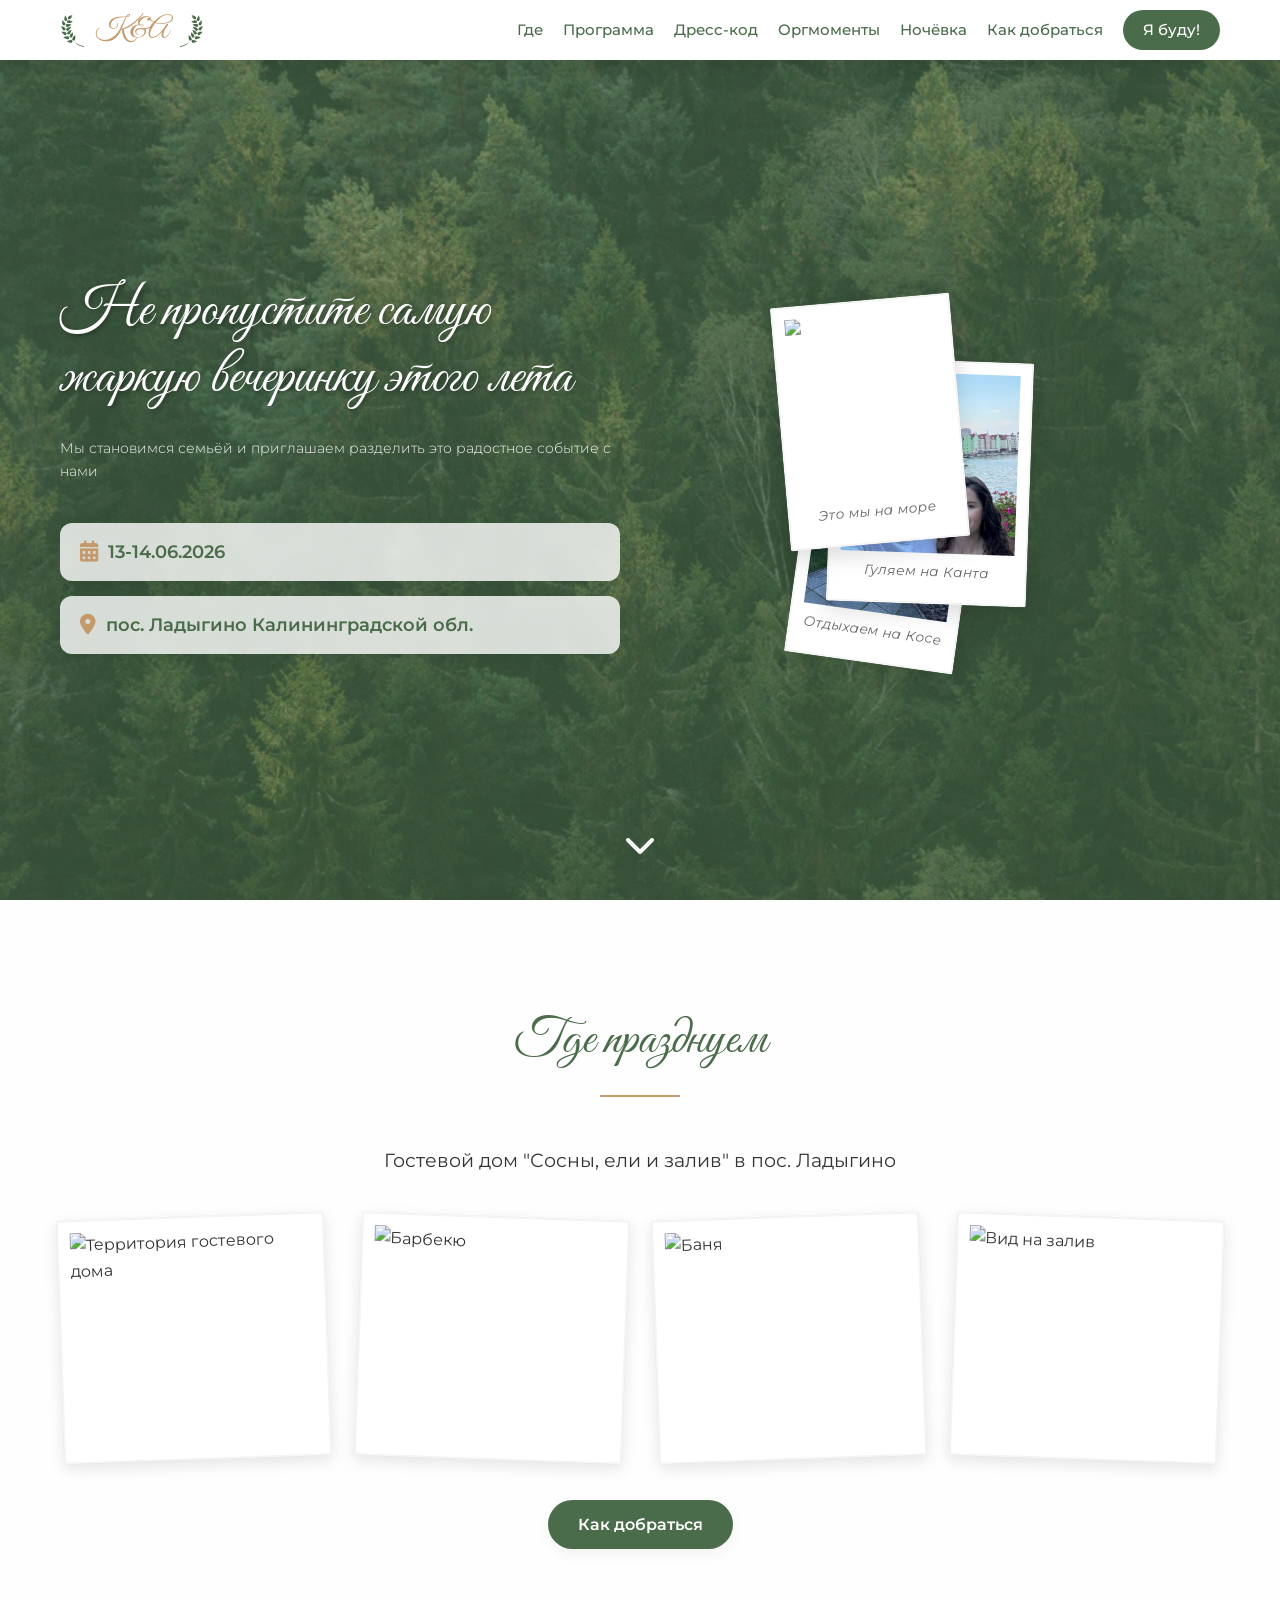
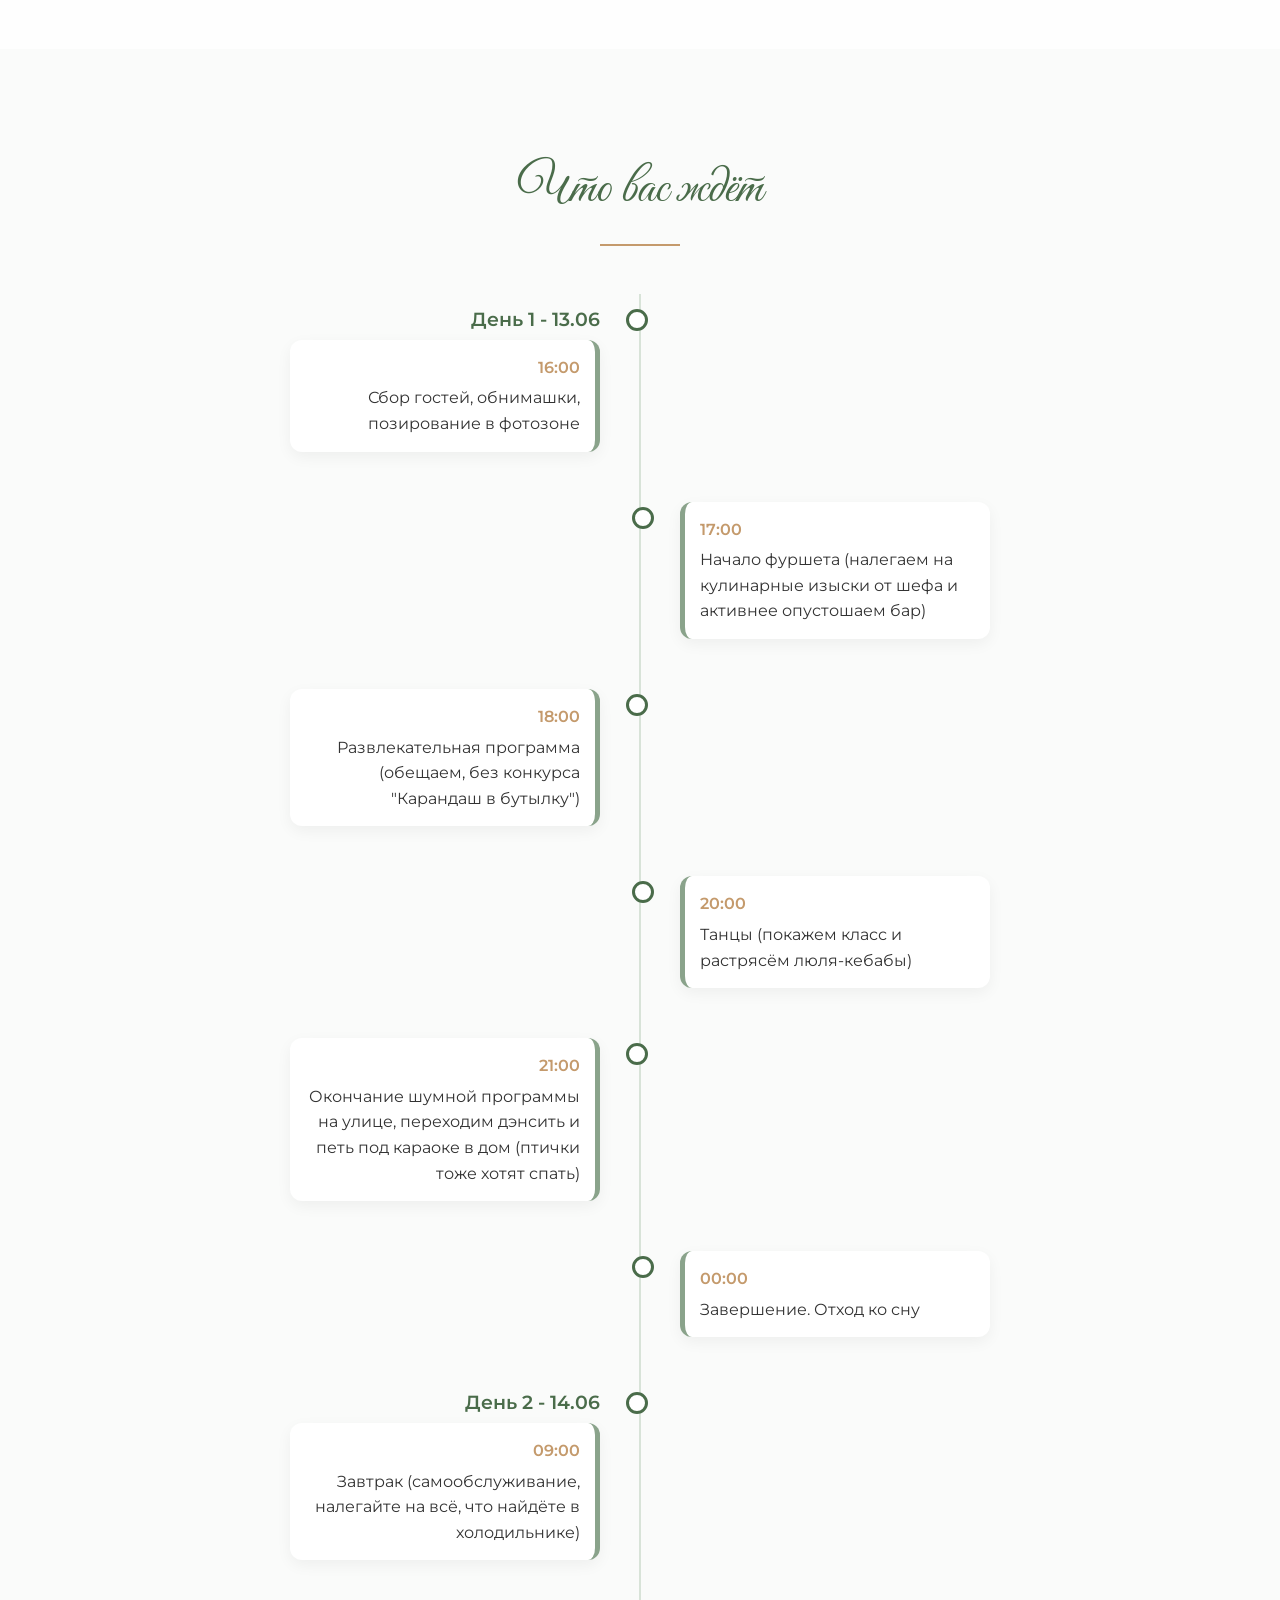
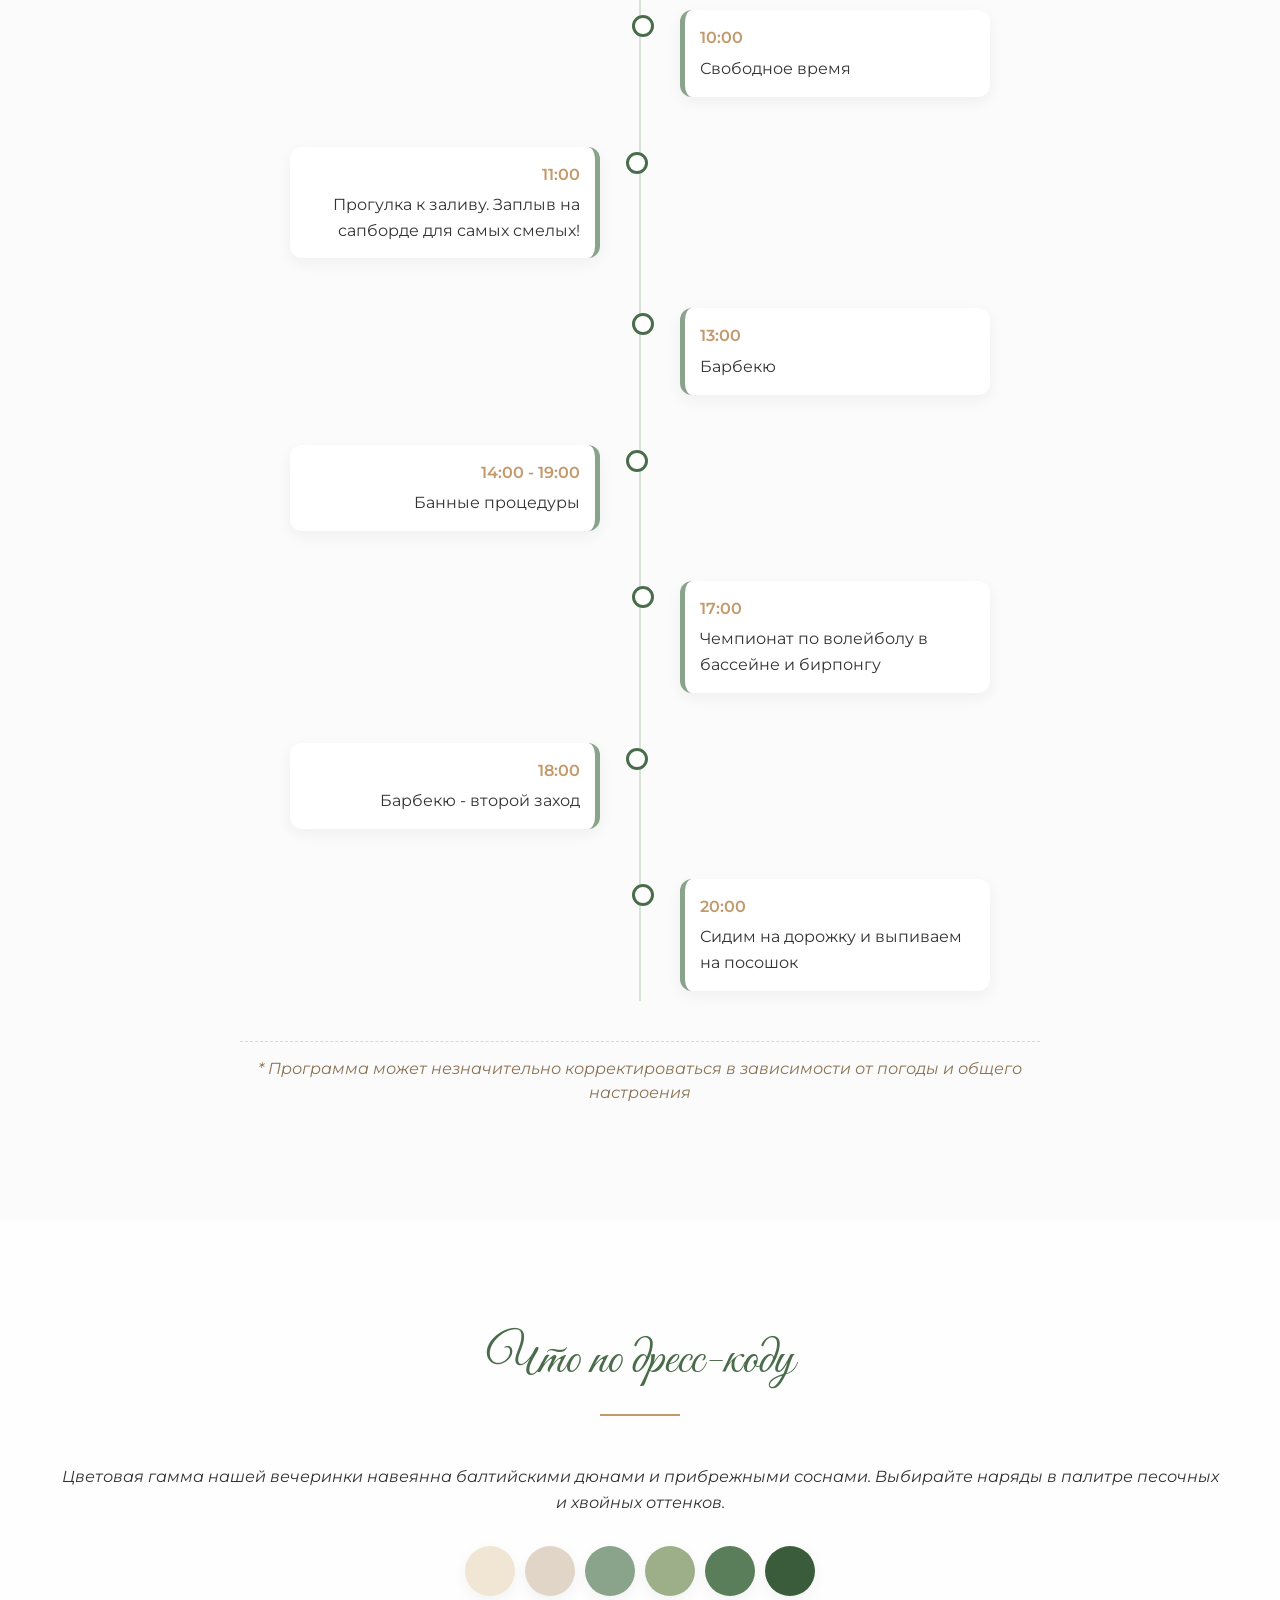
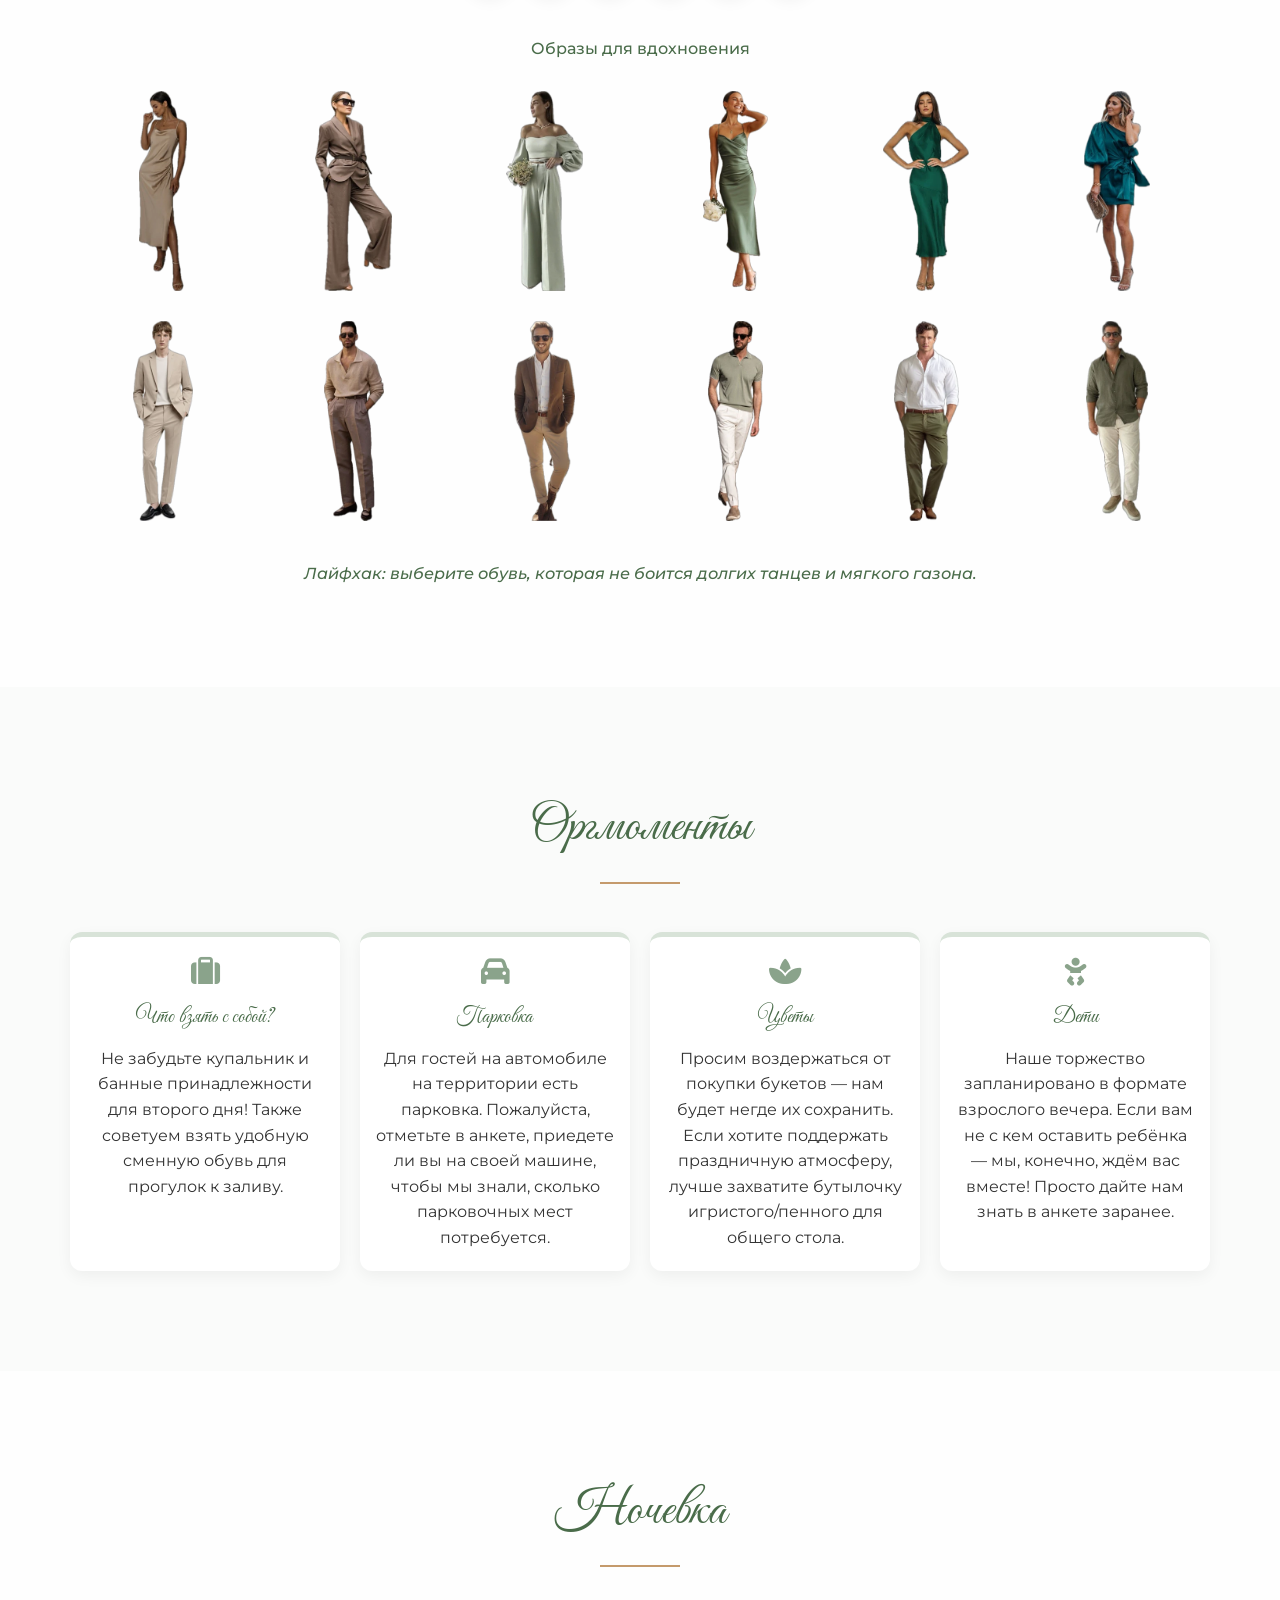
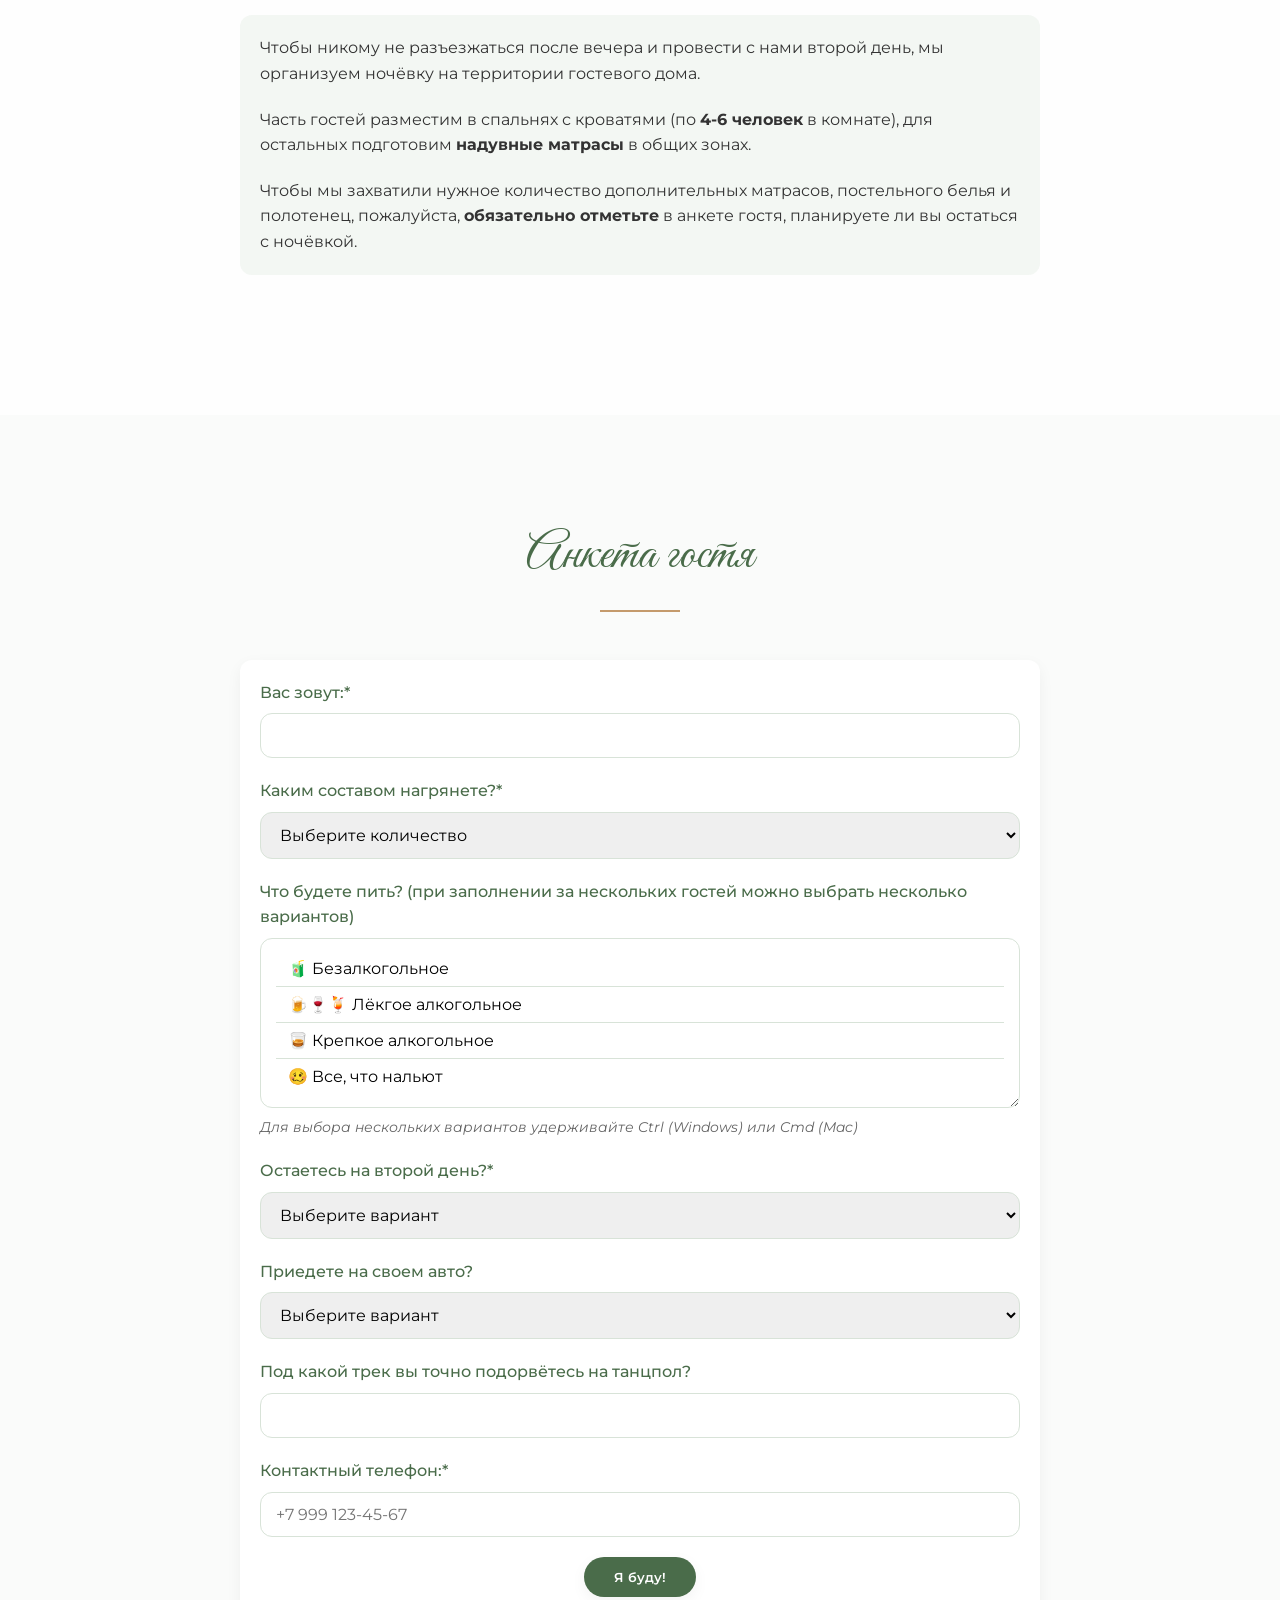
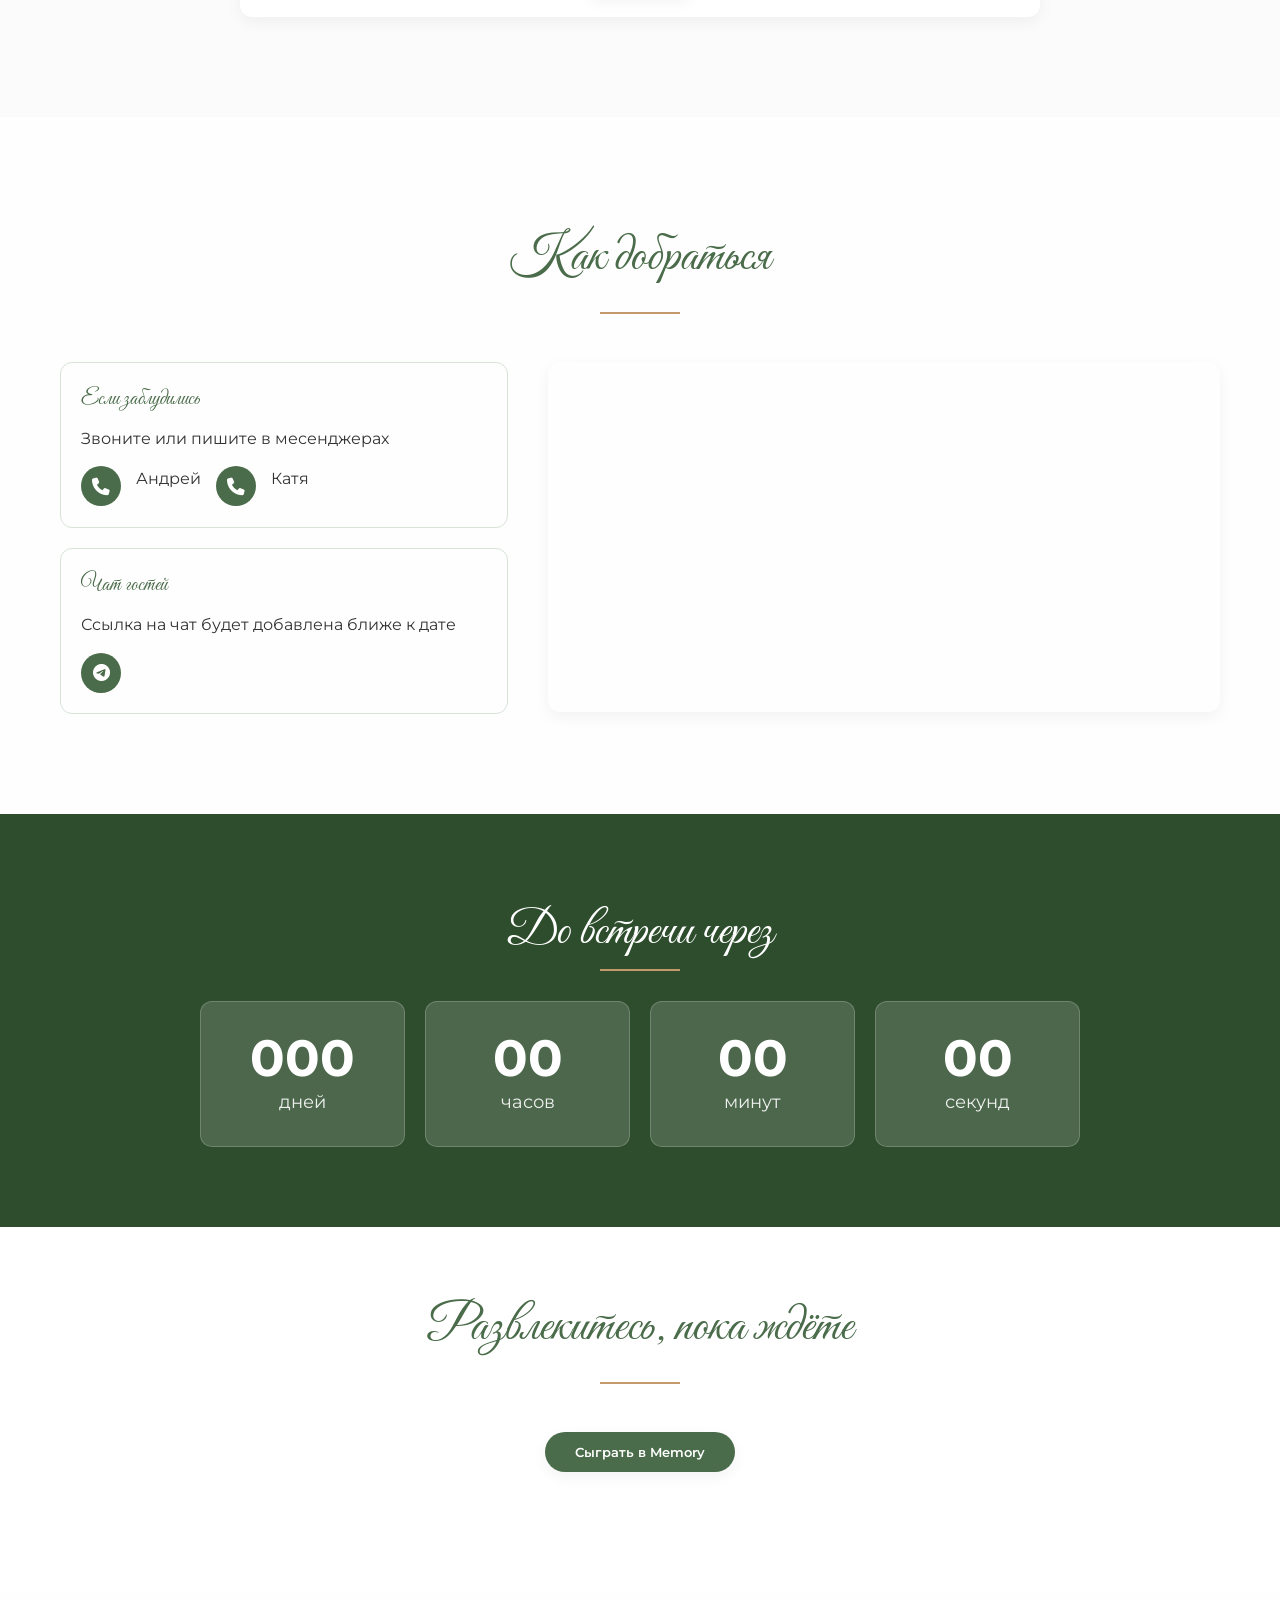
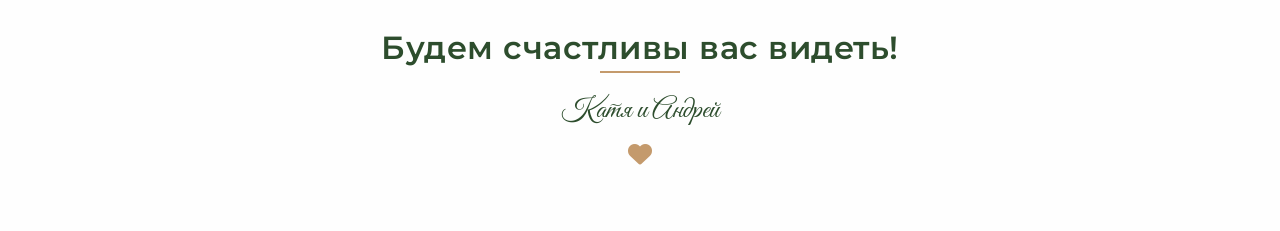
==== index.html @ dcb63365 "Update index.html добавлен ответ в форму" ====
<!DOCTYPE html>
<html lang="ru">
<head>
    <meta charset="UTF-8">
    <meta name="viewport" content="width=device-width, initial-scale=1.0">
    <title>Катя и Андрей | Свадебная вечеринка</title>
    <link rel="stylesheet" href="style.css">
    <link rel="stylesheet" href="https://cdnjs.cloudflare.com/ajax/libs/font-awesome/6.4.0/css/all.min.css">
    <link href="https://fonts.googleapis.com/css2?family=Great+Vibes&family=Montserrat:wght@300;400;500;600&display=swap" rel="stylesheet">
    <link rel="stylesheet" href="https://unpkg.com/leaflet@1.9.4/dist/leaflet.css" />
    <link rel="icon" href="favicon.svg" type="image/svg+xml">
    <link rel="shortcut icon" href="favicon.svg" type="image/svg+xml">
    <link rel="apple-touch-icon" href="favicon.svg">
    <link rel="mask-icon" href="favicon.svg" color="#4a6c4a">
    <meta name="theme-color" content="#4a6c4a">
</head>
<body>
    <!-- Фиксированное меню -->
    <nav class="fixed-menu">
        <div class="container">
            <a href="#header" class="logo">
                <!-- Левая веточка (отзеркаленная) -->
                <div class="logo-branch left-branch">
                    <svg width="28" height="28" viewBox="0 0 26 26">
                        <g>
                            <path fill="#4a6c4a" d="M21.184,2.555c0.688,1.202,0.125,1.662-0.436,1.977c-0.561,0.314-1.235,0.425-1.921-0.774C18.136,2.556,18.11,0,18.11,0S20.494,1.354,21.184,2.555z"/>
                            <path fill="#4a6c4a" d="M24.16,6.004c-0.595,1.251-1.292,1.053-1.87,0.775c-0.581-0.283-1.056-0.773-0.467-2.02c0.595-1.254,2.674-2.736,2.674-2.736S24.751,4.754,24.16,6.004z"/>
                            <path fill="#4a6c4a" d="M24.564,10.728c-0.897,1.056-1.521,0.685-2.006,0.267c-0.487-0.421-0.82-1.018,0.07-2.071c0.895-1.06,3.291-1.954,3.291-1.954S25.458,9.672,24.564,10.728z"/>
                            <path fill="#4a6c4a" d="M20.565,9.336c1.229,0.716,0.978,1.396,0.65,1.949c-0.329,0.554-0.863,0.984-2.09,0.271c-1.232-0.715-2.59-2.946-2.59-2.946S19.333,8.622,20.565,9.336z"/>
                            <path fill="#4a6c4a" d="M22.944,15.583c-1.202,0.688-1.662,0.128-1.979-0.431c-0.315-0.561-0.426-1.237,0.771-1.925c1.201-0.691,3.759-0.721,3.759-0.721S24.145,14.893,22.944,15.583z"/>
                            <path fill="#4a6c4a" d="M19.835,13.057c0.88,1.121,0.393,1.659-0.114,2.052c-0.509,0.396-1.169,0.596-2.045-0.521c-0.878-1.121-1.312-3.695-1.312-3.695S18.956,11.94,19.835,13.057z"/>
                            <path fill="#4a6c4a" d="M20.428,19.678c-1.366,0.24-1.607-0.443-1.716-1.076c-0.108-0.636,0.015-1.307,1.372-1.55c1.367-0.243,3.783,0.597,3.783,0.597S21.786,19.434,20.428,19.678z"/>
                            <path fill="#4a6c4a" d="M18.198,16.285c0.601,1.292,0,1.704-0.584,1.971c-0.587,0.266-1.271,0.311-1.866-0.975c-0.601-1.293-0.432-3.9-0.432-3.9S17.602,14.995,18.198,16.285z"/>
                            <path fill="#4a6c4a" d="M15.474,18.787c0.245,1.4-0.438,1.645-1.07,1.753c-0.636,0.103-1.312-0.028-1.555-1.424c-0.245-1.404,0.587-3.88,0.587-3.88S15.228,17.385,15.474,18.787z"/>
                            <path fill="#4a6c4a" d="M16.792,22.827c-1.409-0.209-1.424-0.937-1.327-1.57c0.104-0.638,0.44-1.234,1.843-1.024c1.409,0.211,3.496,1.783,3.496,1.783S18.197,23.037,16.792,22.827z"/>
                            <path fill="#4a6c4a" d="M12.398,21.047c0.102,1.42-0.603,1.594-1.244,1.637c-0.643,0.037-1.3-0.164-1.403-1.576c-0.098-1.422,0.983-3.799,0.983-3.799S12.299,19.63,12.398,21.047z"/>
                            <path fill="#4a6c4a" d="M12.762,25.197c-1.344-0.477-1.221-1.192-1.001-1.796c0.221-0.606,0.668-1.127,2.005-0.654c1.342,0.477,3.088,2.419,3.088,2.419S14.1,25.67,12.762,25.197z"/>
                            <path fill="#4a6c4a" d="M20.163,5.464c1.366,0.37,1.298,1.096,1.126,1.712c-0.174,0.621-0.579,1.175-1.939,0.806c-1.371-0.37-3.243-2.17-3.243-2.17S18.798,5.095,20.163,5.464z"/>
                            <path fill="#4a6c4a" d="M10.638,23.44c0,0-6.453,2.538-10.479,1.634C-0.157,25.45,0.605,26,0.605,26S6.465,26.091,10.638,23.44z"/>
                        </g>
                    </svg>
                </div>
                
                <span class="logo-text">К&А</span>
                
                <!-- Правая веточка -->
                <div class="logo-branch right-branch">
                    <svg width="28" height="28" viewBox="0 0 26 26">
                        <g>
                            <path fill="#4a6c4a" d="M21.184,2.555c0.688,1.202,0.125,1.662-0.436,1.977c-0.561,0.314-1.235,0.425-1.921-0.774C18.136,2.556,18.11,0,18.11,0S20.494,1.354,21.184,2.555z"/>
                            <path fill="#4a6c4a" d="M24.16,6.004c-0.595,1.251-1.292,1.053-1.87,0.775c-0.581-0.283-1.056-0.773-0.467-2.02c0.595-1.254,2.674-2.736,2.674-2.736S24.751,4.754,24.16,6.004z"/>
                            <path fill="#4a6c4a" d="M24.564,10.728c-0.897,1.056-1.521,0.685-2.006,0.267c-0.487-0.421-0.82-1.018,0.07-2.071c0.895-1.06,3.291-1.954,3.291-1.954S25.458,9.672,24.564,10.728z"/>
                            <path fill="#4a6c4a" d="M20.565,9.336c1.229,0.716,0.978,1.396,0.65,1.949c-0.329,0.554-0.863,0.984-2.09,0.271c-1.232-0.715-2.59-2.946-2.59-2.946S19.333,8.622,20.565,9.336z"/>
                            <path fill="#4a6c4a" d="M22.944,15.583c-1.202,0.688-1.662,0.128-1.979-0.431c-0.315-0.561-0.426-1.237,0.771-1.925c1.201-0.691,3.759-0.721,3.759-0.721S24.145,14.893,22.944,15.583z"/>
                            <path fill="#4a6c4a" d="M19.835,13.057c0.88,1.121,0.393,1.659-0.114,2.052c-0.509,0.396-1.169,0.596-2.045-0.521c-0.878-1.121-1.312-3.695-1.312-3.695S18.956,11.94,19.835,13.057z"/>
                            <path fill="#4a6c4a" d="M20.428,19.678c-1.366,0.24-1.607-0.443-1.716-1.076c-0.108-0.636,0.015-1.307,1.372-1.55c1.367-0.243,3.783,0.597,3.783,0.597S21.786,19.434,20.428,19.678z"/>
                            <path fill="#4a6c4a" d="M18.198,16.285c0.601,1.292,0,1.704-0.584,1.971c-0.587,0.266-1.271,0.311-1.866-0.975c-0.601-1.293-0.432-3.9-0.432-3.9S17.602,14.995,18.198,16.285z"/>
                            <path fill="#4a6c4a" d="M15.474,18.787c0.245,1.4-0.438,1.645-1.07,1.753c-0.636,0.103-1.312-0.028-1.555-1.424c-0.245-1.404,0.587-3.88,0.587-3.88S15.228,17.385,15.474,18.787z"/>
                            <path fill="#4a6c4a" d="M16.792,22.827c-1.409-0.209-1.424-0.937-1.327-1.57c0.104-0.638,0.44-1.234,1.843-1.024c1.409,0.211,3.496,1.783,3.496,1.783S18.197,23.037,16.792,22.827z"/>
                            <path fill="#4a6c4a" d="M12.398,21.047c0.102,1.42-0.603,1.594-1.244,1.637c-0.643,0.037-1.3-0.164-1.403-1.576c-0.098-1.422,0.983-3.799,0.983-3.799S12.299,19.63,12.398,21.047z"/>
                            <path fill="#4a6c4a" d="M12.762,25.197c-1.344-0.477-1.221-1.192-1.001-1.796c0.221-0.606,0.668-1.127,2.005-0.654c1.342,0.477,3.088,2.419,3.088,2.419S14.1,25.67,12.762,25.197z"/>
                            <path fill="#4a6c4a" d="M20.163,5.464c1.366,0.37,1.298,1.096,1.126,1.712c-0.174,0.621-0.579,1.175-1.939,0.806c-1.371-0.37-3.243-2.17-3.243-2.17S18.798,5.095,20.163,5.464z"/>
                            <path fill="#4a6c4a" d="M10.638,23.44c0,0-6.453,2.538-10.479,1.634C-0.157,25.45,0.605,26,0.605,26S6.465,26.091,10.638,23.44z"/>
                        </g>
                    </svg>
                </div>
            </a>

            <div class="menu-links">
                <a href="#where">Где</a>
                <a href="#schedule">Программа</a>
                <a href="#dresscode">Дресс-код</a>
                <a href="#org">Оргмоменты</a>
                <a href="#accommodation">Ночёвка</a>
                <a href="#map-section">Как добраться</a>
                <a href="#form" class="menu-button">Я буду!</a>
            </div>
        </div>
    </nav>

    <!-- Фиксированное меню с гамбургером для мобильных -->
    <nav class="fixed-menu">
        <div class="container">
            <a href="#header" class="logo">
                <!-- Левая веточка (отзеркаленная) -->
                <div class="logo-branch left-branch">
                    <svg width="28" height="28" viewBox="0 0 26 26">
                        <g>
                            <path fill="#4a6c4a" d="M21.184,2.555c0.688,1.202,0.125,1.662-0.436,1.977c-0.561,0.314-1.235,0.425-1.921-0.774C18.136,2.556,18.11,0,18.11,0S20.494,1.354,21.184,2.555z"/>
                            <path fill="#4a6c4a" d="M24.16,6.004c-0.595,1.251-1.292,1.053-1.87,0.775c-0.581-0.283-1.056-0.773-0.467-2.02c0.595-1.254,2.674-2.736,2.674-2.736S24.751,4.754,24.16,6.004z"/>
                            <path fill="#4a6c4a" d="M24.564,10.728c-0.897,1.056-1.521,0.685-2.006,0.267c-0.487-0.421-0.82-1.018,0.07-2.071c0.895-1.06,3.291-1.954,3.291-1.954S25.458,9.672,24.564,10.728z"/>
                            <path fill="#4a6c4a" d="M20.565,9.336c1.229,0.716,0.978,1.396,0.65,1.949c-0.329,0.554-0.863,0.984-2.09,0.271c-1.232-0.715-2.59-2.946-2.59-2.946S19.333,8.622,20.565,9.336z"/>
                            <path fill="#4a6c4a" d="M22.944,15.583c-1.202,0.688-1.662,0.128-1.979-0.431c-0.315-0.561-0.426-1.237,0.771-1.925c1.201-0.691,3.759-0.721,3.759-0.721S24.145,14.893,22.944,15.583z"/>
                            <path fill="#4a6c4a" d="M19.835,13.057c0.88,1.121,0.393,1.659-0.114,2.052c-0.509,0.396-1.169,0.596-2.045-0.521c-0.878-1.121-1.312-3.695-1.312-3.695S18.956,11.94,19.835,13.057z"/>
                            <path fill="#4a6c4a" d="M20.428,19.678c-1.366,0.24-1.607-0.443-1.716-1.076c-0.108-0.636,0.015-1.307,1.372-1.55c1.367-0.243,3.783,0.597,3.783,0.597S21.786,19.434,20.428,19.678z"/>
                            <path fill="#4a6c4a" d="M18.198,16.285c0.601,1.292,0,1.704-0.584,1.971c-0.587,0.266-1.271,0.311-1.866-0.975c-0.601-1.293-0.432-3.9-0.432-3.9S17.602,14.995,18.198,16.285z"/>
                            <path fill="#4a6c4a" d="M15.474,18.787c0.245,1.4-0.438,1.645-1.07,1.753c-0.636,0.103-1.312-0.028-1.555-1.424c-0.245-1.404,0.587-3.88,0.587-3.88S15.228,17.385,15.474,18.787z"/>
                            <path fill="#4a6c4a" d="M16.792,22.827c-1.409-0.209-1.424-0.937-1.327-1.57c0.104-0.638,0.44-1.234,1.843-1.024c1.409,0.211,3.496,1.783,3.496,1.783S18.197,23.037,16.792,22.827z"/>
                            <path fill="#4a6c4a" d="M12.398,21.047c0.102,1.42-0.603,1.594-1.244,1.637c-0.643,0.037-1.3-0.164-1.403-1.576c-0.098-1.422,0.983-3.799,0.983-3.799S12.299,19.63,12.398,21.047z"/>
                            <path fill="#4a6c4a" d="M12.762,25.197c-1.344-0.477-1.221-1.192-1.001-1.796c0.221-0.606,0.668-1.127,2.005-0.654c1.342,0.477,3.088,2.419,3.088,2.419S14.1,25.67,12.762,25.197z"/>
                            <path fill="#4a6c4a" d="M20.163,5.464c1.366,0.37,1.298,1.096,1.126,1.712c-0.174,0.621-0.579,1.175-1.939,0.806c-1.371-0.37-3.243-2.17-3.243-2.17S18.798,5.095,20.163,5.464z"/>
                            <path fill="#4a6c4a" d="M10.638,23.44c0,0-6.453,2.538-10.479,1.634C-0.157,25.45,0.605,26,0.605,26S6.465,26.091,10.638,23.44z"/>
                        </g>
                    </svg>
                </div>
                
                <span class="logo-text">К&А</span>
                
                <!-- Правая веточка -->
                <div class="logo-branch right-branch">
                    <svg width="28" height="28" viewBox="0 0 26 26">
                        <g>
                            <path fill="#4a6c4a" d="M21.184,2.555c0.688,1.202,0.125,1.662-0.436,1.977c-0.561,0.314-1.235,0.425-1.921-0.774C18.136,2.556,18.11,0,18.11,0S20.494,1.354,21.184,2.555z"/>
                            <path fill="#4a6c4a" d="M24.16,6.004c-0.595,1.251-1.292,1.053-1.87,0.775c-0.581-0.283-1.056-0.773-0.467-2.02c0.595-1.254,2.674-2.736,2.674-2.736S24.751,4.754,24.16,6.004z"/>
                            <path fill="#4a6c4a" d="M24.564,10.728c-0.897,1.056-1.521,0.685-2.006,0.267c-0.487-0.421-0.82-1.018,0.07-2.071c0.895-1.06,3.291-1.954,3.291-1.954S25.458,9.672,24.564,10.728z"/>
                            <path fill="#4a6c4a" d="M20.565,9.336c1.229,0.716,0.978,1.396,0.65,1.949c-0.329,0.554-0.863,0.984-2.09,0.271c-1.232-0.715-2.59-2.946-2.59-2.946S19.333,8.622,20.565,9.336z"/>
                            <path fill="#4a6c4a" d="M22.944,15.583c-1.202,0.688-1.662,0.128-1.979-0.431c-0.315-0.561-0.426-1.237,0.771-1.925c1.201-0.691,3.759-0.721,3.759-0.721S24.145,14.893,22.944,15.583z"/>
                            <path fill="#4a6c4a" d="M19.835,13.057c0.88,1.121,0.393,1.659-0.114,2.052c-0.509,0.396-1.169,0.596-2.045-0.521c-0.878-1.121-1.312-3.695-1.312-3.695S18.956,11.94,19.835,13.057z"/>
                            <path fill="#4a6c4a" d="M20.428,19.678c-1.366,0.24-1.607-0.443-1.716-1.076c-0.108-0.636,0.015-1.307,1.372-1.55c1.367-0.243,3.783,0.597,3.783,0.597S21.786,19.434,20.428,19.678z"/>
                            <path fill="#4a6c4a" d="M18.198,16.285c0.601,1.292,0,1.704-0.584,1.971c-0.587,0.266-1.271,0.311-1.866-0.975c-0.601-1.293-0.432-3.9-0.432-3.9S17.602,14.995,18.198,16.285z"/>
                            <path fill="#4a6c4a" d="M15.474,18.787c0.245,1.4-0.438,1.645-1.07,1.753c-0.636,0.103-1.312-0.028-1.555-1.424c-0.245-1.404,0.587-3.88,0.587-3.88S15.228,17.385,15.474,18.787z"/>
                            <path fill="#4a6c4a" d="M16.792,22.827c-1.409-0.209-1.424-0.937-1.327-1.57c0.104-0.638,0.44-1.234,1.843-1.024c1.409,0.211,3.496,1.783,3.496,1.783S18.197,23.037,16.792,22.827z"/>
                            <path fill="#4a6c4a" d="M12.398,21.047c0.102,1.42-0.603,1.594-1.244,1.637c-0.643,0.037-1.3-0.164-1.403-1.576c-0.098-1.422,0.983-3.799,0.983-3.799S12.299,19.63,12.398,21.047z"/>
                            <path fill="#4a6c4a" d="M12.762,25.197c-1.344-0.477-1.221-1.192-1.001-1.796c0.221-0.606,0.668-1.127,2.005-0.654c1.342,0.477,3.088,2.419,3.088,2.419S14.1,25.67,12.762,25.197z"/>
                            <path fill="#4a6c4a" d="M20.163,5.464c1.366,0.37,1.298,1.096,1.126,1.712c-0.174,0.621-0.579,1.175-1.939,0.806c-1.371-0.37-3.243-2.17-3.243-2.17S18.798,5.095,20.163,5.464z"/>
                            <path fill="#4a6c4a" d="M10.638,23.44c0,0-6.453,2.538-10.479,1.634C-0.157,25.45,0.605,26,0.605,26S6.465,26.091,10.638,23.44z"/>
                        </g>
                    </svg>
                </div>
            </a>

            <div class="menu-links">
                <a href="#where">Где</a>
                <a href="#schedule">Программа</a>
                <a href="#dresscode">Дресс-код</a>
                <a href="#org">Оргмоменты</a>
                <a href="#accommodation">Ночёвка</a>
                <a href="#map-section">Как добраться</a>
                <a href="#form" class="menu-button">Я буду!</a>
            </div>
            
            <!-- Гамбургер-меню -->
            <button class="hamburger" id="hamburger">
                <i class="fas fa-bars"></i>
            </button>
        </div>
    </nav>

<!-- Хедер -->
<header id="header">
    <div class="container header-content">
        <div class="header-text">
            <h1>Не пропустите самую жаркую вечеринку этого лета</h1>
            <p>Мы становимся семьёй и приглашаем разделить это радостное событие с нами</p>
            <!-- Плашки с датой и локацией -->
            <div class="date-location-container">
                <div class="date-box">
                    <i class="fas fa-calendar-alt"></i>
                    <span>13-14.06.2026</span>
                </div>
                <div class="location-box">
                    <i class="fas fa-map-marker-alt"></i>
                    <span>пос. Ладыгино Калининградской обл.</span>
                </div>
            </div>
        </div>

        <div class="header-photos">
            <!-- Блок с polaroid-фотографиями -->
            <div class="polaroid-stack">
                <div class="polaroid photo1">
                    <img src="images/couple-1.jpg" alt="Катя и Андрей в Янтарном">
                    <div class="polaroid-caption">Это мы на море</div>
                </div>
                <div class="polaroid photo2">
                    <img src="images/couple-2.jpg" alt="Катя и Андрей на прогулке">
                    <div class="polaroid-caption">Гуляем на Канта</div>
                </div>
                <div class="polaroid photo3">
                    <img src="images/couple-3.jpg" alt="Катя и Андрей в "Альтримо">
                    <div class="polaroid-caption">Отдыхаем на Косе</div>
                </div>
            </div>
        </div>
    </div>

    <!-- Стрелка скролла -->
    <a href="#where" class="scroll-down"><i class="fas fa-chevron-down"></i></a>
</header>

    <!-- Блок 2: Где празднуем -->
    <section id="where">
        <div class="container">
        <h2>Где празднуем</h2>
        <p class="location-info">Гостевой дом "Сосны, ели и залив" в пос. Ладыгино</p>

        <div class="gallery">
            <div class="polaroid-item gallery-polaroid">
                <img src="images/venue-1.jpg" alt="Территория гостевого дома">
            </div>
            <div class="polaroid-item gallery-polaroid">
                <img src="images/venue-2.jpg" alt="Барбекю">
            </div>
            <div class="polaroid-item gallery-polaroid">
                <img src="images/venue-3.jpg" alt="Баня">
            </div>
            <div class="polaroid-item gallery-polaroid">
                <img src="images/venue-4.jpg" alt="Вид на залив">
            </div>
        </div>
        </div>

        <div style="text-align: center;">
            <a href="#map-section" class="btn">Как добраться</a>
        </div>
    </section>

    <!-- Блок 3: Что вас ждет -->
    <section id="schedule" style="background-color: rgba(216, 227, 216, 0.1);">
        <div class="container">
            <h2>Что вас ждёт</h2>

            <div class="timeline-container">
                <div class="timeline-item">
                    <div class="timeline-date">День 1 - 13.06</div>
                    <div class="timeline-content">
                        <div class="timeline-time">16:00</div>
                        <p>Сбор гостей, обнимашки, позирование в фотозоне</p>
                    </div>
                </div>

                <div class="timeline-item">
                    <div class="timeline-content">
                        <div class="timeline-time">17:00</div>
                        <p>Начало фуршета (налегаем на кулинарные изыски от шефа и активнее опустошаем бар)</p>
                    </div>
                </div>

                <div class="timeline-item">
                    <div class="timeline-content">
                        <div class="timeline-time">18:00</div>
                        <p>Развлекательная программа (обещаем, без конкурса "Карандаш в бутылку")</p>
                    </div>
                </div>

                <div class="timeline-item">
                    <div class="timeline-content">
                        <div class="timeline-time">20:00</div>
                        <p>Танцы (покажем класс и растрясём люля-кебабы)</p>
                    </div>
                </div>

                <div class="timeline-item">
                    <div class="timeline-content">
                        <div class="timeline-time">21:00</div>
                        <p>Окончание шумной программы на улице, переходим дэнсить и петь под караоке в дом (птички тоже хотят спать)</p>
                    </div>
                </div>

                <div class="timeline-item">
                    <div class="timeline-content">
                        <div class="timeline-time">00:00</div>
                        <p>Завершение. Отход ко сну</p>
                    </div>
                </div>

                <div class="timeline-item">
                    <div class="timeline-date">День 2 - 14.06</div>
                    <div class="timeline-content">
                        <div class="timeline-time">09:00</div>
                        <p>Завтрак (самообслуживание, налегайте на всё, что найдёте в холодильнике)</p>
                    </div>
                </div>

                <div class="timeline-item">
                    <div class="timeline-content">
                        <div class="timeline-time">10:00</div>
                        <p>Свободное время</p>
                    </div>
                </div>

                <div class="timeline-item">
                    <div class="timeline-content">
                        <div class="timeline-time">11:00</div>
                        <p>Прогулка к заливу. Заплыв на сапборде для самых смелых!</p>
                    </div>
                </div>

                <div class="timeline-item">
                    <div class="timeline-content">
                        <div class="timeline-time">13:00</div>
                        <p>Барбекю</p>
                    </div>
                </div>

                <div class="timeline-item">
                    <div class="timeline-content">
                        <div class="timeline-time">14:00 - 19:00</div>
                        <p>Банные процедуры</p>
                    </div>
                </div>

                <div class="timeline-item">
                    <div class="timeline-content">
                        <div class="timeline-time">17:00</div>
                        <p>Чемпионат по волейболу в бассейне и бирпонгу</p>
                    </div>
                </div>

                <div class="timeline-item">
                    <div class="timeline-content">
                        <div class="timeline-time">18:00</div>
                        <p>Барбекю - второй заход</p>
                    </div>
                </div>

                <div class="timeline-item">
                <div class="timeline-content">
                    <div class="timeline-time">20:00</div>
                    <p>Сидим на дорожку и выпиваем на посошок</p>
                </div>
            </div>
            
        </div> <!-- Закрываем timeline-container -->
        
        <!-- Примечание ПОСЛЕ закрытия timeline-container -->
        <div class="about__note">
            <p>* Программа может незначительно корректироваться в зависимости от погоды и общего настроения</p>
        </div>
        
    </div> <!-- Закрываем container -->
</section>

    <!-- Блок 4: Дресс-код -->
<section id="dresscode">
    <div class="container">
        <h2>Что по дресс-коду</h2>

        <p style="text-align: center; margin-bottom: 30px; font-style: italic;">
            Цветовая гамма нашей вечеринки навеянна балтийскими дюнами и прибрежными соснами. Выбирайте наряды в палитре песочных и хвойных оттенков.
        </p>

        <div class="color-palette">
            <div class="color" title="Parchment"></div>
            <div class="color" title="Sand"></div>
            <div class="color" title="Olive"></div>
            <div class="color" title="Sage"></div>
            <div class="color" title="Forest Green"></div>
            <div class="color" title="Dark Green"></div>
        </div>

        <p style="text-align: center; margin: 40px 0 20px; font-weight: 500; color: var(--primary-green);">
            Образы для вдохновения
        </p>

        <!-- Pinterest-подобная галерея -->
        <div class="pinterest-grid">
            <!-- Первый ряд: дамы (ladies) -->
            <div class="pinterest-item">
                <img src="images/ladies-1.webp" alt="Образ для дамы 1" loading="lazy">
            </div>
            <div class="pinterest-item">
                <img src="images/ladies-2.webp" alt="Образ для дамы 2" loading="lazy">
            </div>
            <div class="pinterest-item">
                <img src="images/ladies-3.webp" alt="Образ для дамы 3" loading="lazy">
            </div>
            <div class="pinterest-item">
                <img src="images/ladies-4.webp" alt="Образ для дамы 4" loading="lazy">
            </div>
            <div class="pinterest-item">
                <img src="images/ladies-5.webp" alt="Образ для дамы 5" loading="lazy">
            </div>
            <div class="pinterest-item">
                <img src="images/ladies-6.webp" alt="Образ для дамы 6" loading="lazy">
            </div>
            
            <!-- Второй ряд: мужчины (gents) -->
            <div class="pinterest-item">
                <img src="images/gents-1.webp" alt="Образ для мужчины 1" loading="lazy">
            </div>
            <div class="pinterest-item">
                <img src="images/gents-2.webp" alt="Образ для мужчины 2" loading="lazy">
            </div>
            <div class="pinterest-item">
                <img src="images/gents-3.webp" alt="Образ для мужчины 3" loading="lazy">
            </div>
            <div class="pinterest-item">
                <img src="images/gents-4.webp" alt="Образ для мужчины 4" loading="lazy">
            </div>
            <div class="pinterest-item">
                <img src="images/gents-5.webp" alt="Образ для мужчины 5" loading="lazy">
            </div>
            <div class="pinterest-item">
                <img src="images/gents-6.webp" alt="Образ для мужчины 6" loading="lazy">
            </div>
        </div>

        <p class="dresscode-note">Лайфхак: выберите обувь, которая не боится долгих танцев и мягкого газона.</p>
    </div>
</section>

    <!-- Блок 5: Оргмоменты -->
    <section id="org" style="background-color: rgba(216, 227, 216, 0.1);">
        <div class="container">
            <h2>Оргмоменты</h2>

            <div class="org-items">
                <div class="org-item">
                    <i class="fas fa-suitcase"></i>
                    <h3>Что взять с собой?</h3>
                    <p>Не забудьте купальник и банные принадлежности для второго дня! Также советуем взять удобную сменную обувь для прогулок к заливу.</p>
                </div>

                <div class="org-item">
                    <i class="fas fa-car"></i>
                    <h3>Парковка</h3>
                    <p>Для гостей на автомобиле на территории есть парковка. Пожалуйста, отметьте в анкете, приедете ли вы на своей машине, чтобы мы знали, сколько парковочных мест потребуется.</p>
                </div>

                <div class="org-item">
                    <i class="fa-solid fa-spa"></i>
                    <h3>Цветы</h3>
                    <p>Просим воздержаться от покупки букетов — нам будет негде их сохранить. Если хотите поддержать праздничную атмосферу, лучше захватите бутылочку игристого/пенного для общего стола.</p>
                </div>

                <div class="org-item">
                    <i class="fa-solid fa-baby"></i>
                    <h3>Дети</h3>
                    <p>Наше торжество запланировано в формате взрослого вечера. Если вам не с кем оставить ребёнка — мы, конечно, ждём вас вместе! Просто дайте нам знать в анкете заранее.</p>
                </div>
            </div>
        </div>
    </section>

    <!-- Блок 6: Ночёвка -->
    <section id="accommodation">
        <div class="container">
        <h2>Ночевка</h2>

        <div class="accommodation-info">
            <p>Чтобы никому не разъезжаться после вечера и провести с нами второй день, мы организуем ночёвку на территории гостевого дома.</p>

            <p style="margin-top: 20px;">Часть гостей разместим в спальнях с кроватями (по <strong>4-6 человек</strong> в комнате), для остальных подготовим <strong>надувные матрасы</strong> в общих зонах.</p>

            <p style="margin-top: 20px;">Чтобы мы захватили нужное количество дополнительных матрасов, постельного белья и полотенец, пожалуйста, <strong>обязательно отметьте</strong> в анкете гостя, планируете ли вы остаться с ночёвкой.</p>    
        </div>
    </div>
    </section>

    <!-- Блок 7: Форма подтверждения участия -->
    <section id="form" style="background-color: rgba(216, 227, 216, 0.1);">
        <div class="container">
            <h2>Анкета гостя</h2>

            <div class="form-container">
                <form id="guest-form">
                    <div class="form-group">
                        <label for="name">Вас зовут:*</label>
                        <input type="text" id="name" name="name" required>
                    </div>

                    <div class="form-group">
                        <label for="guests-count">Каким составом нагрянете?*</label>
                        <select id="guests-count" name="guests-count" required>
                            <option value="" disabled selected>Выберите количество</option>
                            <option value="1">1 гость</option>
                            <option value="2">2 гостя</option>
                            <option value="3">3 гостя</option>
                            <option value="4+">4+ гостей</option>
                        </select>
                    </div>

                    <div id="additional-guests" style="display: none;">
                        <!-- Дополнительные поля для имен гостей будут добавлены через JS -->
                    </div>

                    <div class="form-group">
                        <label for="drinks">Что будете пить? (при заполнении за нескольких гостей можно выбрать несколько вариантов)</label>
                        <select id="drinks" name="drinks" multiple size="4">
                            <option value="non-alc">🧃 Безалкогольное</option>
                            <option value="wine">🍺🍷🍹 Лёкгое алкогольное</option>
                            <option value="vodka">🥃 Крепкое алкогольное</option>
                            <option value="everything">🥴 Все, что нальют</option>
                        </select>
                        <p class="form-hint">Для выбора нескольких вариантов удерживайте Ctrl (Windows) или Cmd (Mac)</p>
                    </div>

                    <div class="form-group">
                        <label for="stay">Остаетесь на второй день?*</label>
                        <select id="stay" name="stay" required>
                            <option value="" disabled selected>Выберите вариант</option>
                            <option value="Остаюсь">Остаюсь</option>
                            <option value="Ночую дома, но приеду на следующий день">Ночую дома, но приеду на следующий день</option>
                            <option value="Приеду только на 1й день">Приеду только на 1й день</option>
                            <option value="Не смогу посетить мероприятие">Решу позже насчет ночёвки</option>
                            <option value="Не смогу посетить мероприятие">Не смогу посетить мероприятие</option>
                        </select>
                    </div>

                    <div class="form-group">
                        <label for="car">Приедете на своем авто?</label>
                        <select id="car" name="car">
                            <option value="" selected>Выберите вариант</option>
                            <option value="Да">Да, все на одном</option>
                            <option value="Да">Да, на двух</option>
                            <option value="Нет">Нет</option>
                            <option value="Нет">Решу позже</option>
                        </select>
                    </div>

                    <div class="form-group">
                        <label for="track">Под какой трек вы точно подорвётесь на танцпол?</label>
                        <input type="text" id="track" name="track">
                    </div>

                    <div class="form-group">
                        <label for="phone">Контактный телефон:*</label>
                        <input type="tel" id="phone" name="phone" pattern="\+7[ \-]?\d{3}[ \-]?\d{3}[ \-]?\d{2}[ \-]?\d{2}" placeholder="+7 999 123-45-67" required>
                    </div>

                    <div style="text-align: center;">
                        <button type="submit" class="btn">Я буду!</button>
                    </div>
                </form>
            </div>
        </div>
    </section>

<!-- Блок 8: Как добраться -->
<section id="map-section">
    <div class="container">
        <h2>Как добраться</h2>

        <div class="map-unified-container">
            <!-- Блоки слева от карты -->
            <div class="map-text-content">
                <div class="map-contact-block">
                    <h3>Если заблудились</h3>
                    <p>Звоните или пишите в месенджерах</p>
                    <div class="telegram-links">
                        <a href="tel:+79211050841" class="telegram-link" target="_blank" title="Телефон жениха">
                            <i class="fa-solid fa-phone"></i>
                        </a>
                        <p>Андрей</p>
                        <a href="tel:+79097874665" class="telegram-link" target="_blank" title="Телефон невесты">
                            <i class="fa-solid fa-phone"></i>
                        </a>
                        <p>Катя</p>
                    </div>
                </div>

                <div class="map-contact-block">
                    <h3>Чат гостей</h3>
                    <p>Ссылка на чат будет добавлена ближе к дате</p>
                    <a href="https://t.me/andrey_wedding" class="telegram-link" target="_blank" title="Telegram жениха">
                        <i class="fab fa-telegram-plane"></i>
                    </a>
                </div>
            </div>

            <!-- Карта справа -->
            <div class="map-visual">
                <div class="yandex-map-wrapper" id="map">
                    <iframe 
                        src="https://yandex.com/map-widget/v1/?display-text=%D1%81%D0%BE%D1%81%D0%BD%D1%8B%20%D0%B5%D0%BB%D0%B8%20%D0%B8%20%D0%B7%D0%B0%D0%BB%D0%B8%D0%B2&ll=20.204691%2C54.605408&mode=search&oid=5713895150&ol=biz&z=16" 
                        frameborder="0" 
                        allowfullscreen="true"
                        title="Карта гостевого дома Сосны, ели и залив"
                        loading="lazy">
                    </iframe>
                </div>
            </div>
        </div>
    </div>
</section>

    <!-- Блок 9: Таймер с темным фоном -->
    <section class="countdown">
        <div class="container">
            <h2>До встречи через</h2>

            <div class="timer">
                <div class="timer-item">
                    <div class="timer-value" id="days">000</div>
                    <div class="timer-label">дней</div>
                </div>
                <div class="timer-item">
                    <div class="timer-value" id="hours">00</div>
                    <div class="timer-label">часов</div>
                </div>
                <div class="timer-item">
                    <div class="timer-value" id="minutes">00</div>
                    <div class="timer-label">минут</div>
                </div>
                <div class="timer-item">
                    <div class="timer-value" id="seconds">00</div>
                    <div class="timer-label">секунд</div>
                </div>
            </div>
        </div>
    </section>

<!-- Блок 10: Игра Memory -->
<section class="game-section">
    <div class="container">
        <h2>Развлекитесь, пока ждёте</h2>

        <div style="text-align: center; margin-bottom: 40px;">
            <button class="btn toggle-game" id="toggle-game-btn">Сыграть в Memory</button>
        </div>
    
        <div class="game-container" id="game-container" style="display: none;">
            <div class="game-header">
                <div>Ходов: <span id="moves">0</span></div>
                <div>Время: <span id="game-timer">0</span> сек</div>
                <div>Найдено пар: <span id="pairs">0</span>/15</div>
            </div>
    
            <div class="memory-grid" id="memory-grid">
                <!-- Игровое поле будет заполнено через JS -->
            </div>
    
            <div style="text-align: center;">
                <button class="btn" id="restart-game">Начать заново</button>
            </div>
            
            <!-- Добавляем турнирную таблицу -->
            <div class="leaderboard-container" id="leaderboard-container" style="display: none; margin-top: 40px;">
                <h3>Турнирная таблица</h3>
                <div class="leaderboard" id="leaderboard">
                    <!-- Таблица будет заполнена через JS -->
                </div>
                <div class="save-result-form" id="save-result-form" style="display: none; margin-top: 20px;">
                    <h4>Сохранить результат</h4>
                    <div class="form-group">
                        <label for="player-name">Ваше имя:</label>
                        <input type="text" id="player-name" placeholder="Введите ваше имя" maxlength="20">
                    </div>
                    <button class="btn save-result-btn" id="save-result-btn">Сохранить результат</button>
                </div>
            </div>
        </div>
    </div>
</section>

   <!-- Подвал -->
<footer>
    <div class="container">
        <h2>Будем счастливы вас видеть!</h2>
        <div style="margin-top: 10px; text-align: center;">
            <p style="font-size: 1.8rem; margin-bottom: 8px; font-family: 'Great Vibes', cursive;">Катя и Андрей</p>
            <i class="fas fa-heart" style="color: var(--accent-color); font-size: 1.5rem;"></i>
        </div>
    </div>
</footer>

    <!-- JavaScript -->
    <script src="https://unpkg.com/leaflet@1.9.4/dist/leaflet.js"></script>
    <script src="script.js"></script>
</body>
</html>
---- style.css ----
:root {
    --primary-green: #4a6c4a;
    --accent-green: #8aa38b;
    --light-green: #d8e3d8;
    --dark-green: #2d4d2d;
    --background: #fefefe;
    --text: #333;
    --accent-color: #c49a6c;
    --border-radius: 12px;
    --shadow: 0 5px 15px rgba(0, 0, 0, 0.05);
    --polaroid-bg: #f8f5f0;
}

* {
    margin: 0;
    padding: 0;
    box-sizing: border-box;
}

body {
    font-family: 'Montserrat', sans-serif;
    color: var(--text);
    background-color: var(--background);
    line-height: 1.6;
    overflow-x: hidden;
    max-width: 100vw;
}

h1, h2, h3 {
    font-family: 'Great Vibes', cursive;
    font-weight: 400;
    color: var(--primary-green);
}

h2 {
    font-size: 3.2rem;
    text-align: center;
    margin-bottom: 3rem;
    position: relative;
    padding-bottom: 15px;
}

h2:after {
    content: '';
    position: absolute;
    width: 80px;
    height: 2px;
    background-color: var(--accent-color);
    bottom: 0;
    left: 50%;
    transform: translateX(-50%);
}

.container {
    max-width: 1200px;
    margin: 0 auto;
    padding: 0 20px;
    width: 100%;
}

section {
    padding: 100px 0;
}

.fixed-menu {
    position: fixed;
    top: 0;
    width: 100%;
    background-color: rgba(255, 255, 255, 0.97);
    box-shadow: var(--shadow);
    z-index: 1000;
    padding: 10px 0;
    transition: all 0.3s ease;
}

.fixed-menu .container {
    display: flex;
    justify-content: space-between;
    align-items: center;
    position: relative;
}

.logo {
    font-family: 'Great Vibes', cursive;
    font-size: 1.6rem;
    font-weight: 400;
    text-decoration: none;
    display: flex;
    align-items: center;
    white-space: nowrap;
    gap: 5px;
}

.logo-branch {
    display: inline-flex;
    align-items: center;
    justify-content: center;
    transition: transform 0.3s ease;
}

.left-branch svg {
    transform: rotate(15deg) scaleX(-1);
}

.right-branch svg {
    transform: rotate(-15deg);
}

.logo-text {
    color: var(--accent-color);
    font-size: 1.8rem;
    margin: 0 2px;
    line-height: 1;
}

.logo:hover .left-branch svg {
    transform: rotate(25deg) scaleX(-1);
}

.logo:hover .right-branch svg {
    transform: rotate(-25deg);
}

.menu-links {
    display: flex;
    gap: 20px;
    align-items: center;
    flex-wrap: wrap;
    justify-content: flex-end;
}

.menu-links a {
    color: var(--primary-green);
    text-decoration: none;
    font-weight: 500;
    transition: color 0.3s;
    position: relative;
    white-space: nowrap;
    font-size: 0.95rem;
}

.menu-links a:hover {
    color: var(--accent-color);
}

.menu-links .menu-button {
    background-color: var(--primary-green);
    color: white;
    padding: 8px 20px;
    border-radius: 30px;
    text-decoration: none;
    font-weight: 500;
    transition: all 0.3s;
    white-space: nowrap;
    font-size: 0.95rem;
    border: none;
    outline: none;
}

.menu-links .menu-button:hover {
    background-color: var(--accent-green);
    transform: translateY(-2px);
    color: white;
}

.menu-links .menu-button:after {
    display: none;
}

.hamburger {
    display: none;
    background: none;
    border: none;
    font-size: 1.5rem;
    color: var(--primary-green);
    cursor: pointer;
    padding: 5px;
    z-index: 1001;
    height: 40px; 
}

/* ==================== ХЕДЕР ==================== */
#header {
    background:
        linear-gradient(rgba(74, 108, 74, 0.7), rgba(74, 108, 74, 0.7)),
        url('images/background.jpg') center/cover no-repeat;
    color: white;
    min-height: 100vh;
    display: flex;
    flex-direction: column;
    justify-content: center;
    position: relative;
    overflow: hidden;
    padding-top: 80px;
}

.container.header-content {
    display: flex;
    align-items: center;
    justify-content: space-between;
    flex-wrap: wrap;
    gap: 40px;
    min-height: calc(100vh - 80px);
    width: 100%;
    max-width: 1200px;
    margin: 0 auto;
    padding: 0 20px;
}

.header-text {
    flex: 1;
    min-width: 280px;
    max-width: 100%;
}

#header .header-text > p {
    font-size: 0.9rem;
}

.header-photos {
    flex: 1;
    min-width: 280px;
    max-width: 100%;
    display: flex;
    justify-content: center;
    align-items: center;
}

/* Десктоп: исправленное расположение фото */
.polaroid-stack {
    position: relative;
    width: 100%;
    max-width: 320px;
    height: 420px;
    margin: 0 auto;
}

.polaroid {
    position: absolute;
    background: white;
    padding: 12px 12px 50px 12px;
    border-radius: 2px;
    box-shadow:
        0 8px 25px rgba(0, 0, 0, 0.15),
        inset 0 0 0 1px rgba(0, 0, 0, 0.05);
    transition: transform 0.3s ease;
    border: 1px solid rgba(0, 0, 0, 0.05);
}

/* Новое расположение фото как в примере - ДЕСКТОП */
.photo1 {
    width: 180px;
    transform: rotate(-5deg);
    z-index: 3;
    top: 20px;
    left: 0;
}

.photo2 {
    width: 200px;
    transform: rotate(2deg);
    z-index: 2;
    top: 80px;
    left: 50px;
}

.photo3 {
    width: 170px;
    transform: rotate(8deg);
    z-index: 1;
    top: 140px;
    left: 20px;
}

.polaroid img {
    width: 100%;
    height: 180px;
    object-fit: cover;
    display: block;
}

.polaroid-caption {
    position: absolute;
    bottom: 20px;
    left: 0;
    width: 100%;
    text-align: center;
    font-family: 'Montserrat', sans-serif;
    font-size: 0.85rem;
    color: rgba(0, 0, 0, 0.6);
    font-style: italic;
}

.polaroid:hover {
    transform: rotate(0deg) scale(1.03);
    z-index: 10;
}

/* Плашки даты и места - ИСПРАВЛЕНО: обе плашки теперь выровнены по левому краю */
.date-location-container {
    display: flex;
    flex-direction: column;
    gap: 15px;
    margin-bottom: 3rem;
    max-width: 100%;
}

.date-box, .location-box {
    background-color: rgba(255, 255, 255, 0.8);
    color: var(--primary-green);
    display: flex;
    align-items: center;
    padding: 15px 20px;
    border-radius: var(--border-radius);
    font-size: 1.1rem;
    font-weight: 600;
    box-shadow: var(--shadow);
    backdrop-filter: blur(5px);
    max-width: 100%;
    width: 100%;
    /* Исправление: добавлено выравнивание по левому краю */
    text-align: left;
    justify-content: flex-start;
}

.date-box i, .location-box i {
    margin-right: 10px;
    color: var(--accent-color);
    font-size: 1.3rem;
    /* Исправление: предотвращаем изменение выравнивания иконок */
    flex-shrink: 0;
}

.date-box span, .location-box span {
    /* Исправление: текст плашек выравнивается по левому краю */
    text-align: left;
    width: 100%;
}

.scroll-down {
    position: absolute;
    bottom: 30px;
    left: 50%;
    transform: translateX(-50%);
    font-size: 2rem;
    color: white;
    animation: bounce 2s infinite;
    z-index: 10;
}

@keyframes bounce {
    0%, 20%, 50%, 80%, 100% {
        transform: translateY(0) translateX(-50%);
    }
    40% {
        transform: translateY(-10px) translateX(-50%);
    }
    60% {
        transform: translateY(-5px) translateX(-50%);
    }
}

.header-text h1 {
    font-size: 3.5rem;
    color: white;
    margin-bottom: 1.5rem;
    text-shadow: 2px 2px 4px rgba(0, 0, 0, 0.3);
    line-height: 1.2;
    word-wrap: break-word;
    overflow-wrap: break-word;
}

.header-text p {
    font-size: 1.8rem;
    margin-bottom: 2.5rem;
    opacity: 0.95;
    font-family: 'Montserrat', sans-serif;
    font-weight: 300;
    word-wrap: break-word;
    overflow-wrap: break-word;
}

/* ==================== АДАПТИВНОСТЬ ХЕДЕРА ==================== */
@media (max-width: 1100px) {
    .container.header-content {
        flex-direction: column;
        text-align: center;
        justify-content: center;
        padding: 40px 20px;
        gap: 40px;
        height: auto;
        min-height: calc(100vh - 80px);
    }

    .header-text {
        order: 1;
        padding-top: 20px;
        max-width: 100%;
        width: 100%;
    }

    .header-photos {
        order: 2;
        height: 350px;
        margin-top: 20px;
        max-width: 100%;
        width: 100%;
    }

    .polaroid-stack {
        width: 280px;
        height: 350px;
        margin: 0 auto;
        position: relative;
    }

    /* Адаптивная версия для планшетов */
    .photo1 {
        width: 150px !important;
        top: 10px !important;
        left: 10px !important;
    }

    .photo2 {
        width: 170px !important;
        top: 60px !important;
        left: 60px !important;
    }

    .photo3 {
        width: 140px !important;
        top: 120px !important;
        left: 30px !important;
    }

    .header-text h1 {
        font-size: 2.5rem;
        margin-bottom: 1rem;
        padding: 0 10px;
    }

    .header-text p {
        font-size: 1.3rem;
        margin-bottom: 2rem;
        padding: 0 10px;
    }

    .date-location-container {
        align-items: center;
        padding: 0 10px;
    }

    .date-box, .location-box {
        margin: 0 auto;
        max-width: 100%;
        width: 100%;
        padding: 12px 15px;
    }
    
    /* Гамбургер меню на мобильных */
    .hamburger {
        display: block;
    }
    
    .menu-links {
        position: fixed;
        top: 70px;
        left: 0;
        width: 100%;
        background-color: rgba(255, 255, 255, 0.98);
        flex-direction: column;
        padding: 20px;
        gap: 15px;
        transform: translateY(-100%);
        opacity: 0;
        visibility: hidden;
        transition: all 0.3s ease;
        box-shadow: 0 5px 15px rgba(0, 0, 0, 0.1);
        z-index: 1000;
        border-top: 1px solid var(--light-green); 
    }
    
    .menu-links.active {
        transform: translateY(0);
        opacity: 1;
        visibility: visible;
    }
    
    .menu-links a {
        padding: 12px 0;
        width: 100%;
        text-align: center;
        border-bottom: 1px solid rgba(138, 163, 139, 0.2);
    }
    
    .menu-links a:last-child {
        border-bottom: none;
    }
    
    .menu-links .menu-button {
        margin-top: 10px;
        width: 80%;
        border: none !important;
    }

    .fixed-menu {
        padding: 15px 0; /* Увеличено для лучшего отступа */
        min-height: 70px; /* Минимальная высота */
        display: flex;
        align-items: center;
    }
}

/* МОБИЛЬНАЯ ВЕРСИЯ */
@media (max-width: 768px) {
    .header-text h1 {
        font-size: 2rem;
        padding: 0;
    }

    .header-text p {
        font-size: 1.1rem;
        padding: 0;
    }

    .header-photos {
        height: 300px;
        margin-top: 10px !important;
        /* Новое: ограничиваем ширину контейнера фото шириной плашек */
        max-width: 100%;
        width: 100%;
    }

    .polaroid-stack {
        width: 100%; /* Занимаем всю доступную ширину */
        height: 300px;
        position: relative;
        margin: 0 auto;
        /* Центрируем стопку фото относительно плашек */
        padding: 0 20px; /* Отступы такие же как у контейнера */
    }

    /* скрываем третье фото на мобильных */
    .photo3 {
        display: none !important;
    }

    /* выравниваем фото по краям плашек */
    .photo1 {
        width: 150px !important;
        height: auto;
        top: 40px !important;
        left: 20px !important; /* Выравниваем по левому краю плашки */
        transform: rotate(-3deg) !important;
        z-index: 2;
    }

    .photo2 {
        width: 150px !important;
        height: auto;
        top: 40px !important;
        right: 20px !important; /* Выравниваем по правому краю плашки */
        left: auto !important; /* Сбрасываем left */
        transform: rotate(4deg) !important;
        z-index: 1;
    }

    /* Изменяем соотношение сторон для горизонтальной ориентации */
    .polaroid img {
        height: 130px;
    }

    /* Сохраняем выравнивание плашек по левому краю на мобильных */
    .date-box, .location-box {
        padding: 10px 20px; /* Увеличиваем padding для соответствия фото */
        font-size: 1rem;
        max-width: 100%;
        text-align: left;
        justify-content: flex-start;
        margin: 0 auto;
    }

    .date-box i, .location-box i {
        font-size: 1.1rem;
        margin-right: 8px;
        flex-shrink: 0;
    }

    .date-box span, .location-box span {
        text-align: left;
    }

    .date-location-container {
        padding: 0 20px; /* Добавляем отступы для центрирования с фото */
    }

    .scroll-down {
        bottom: 40px;
        font-size: 1.8rem;
    }
    
    section {
        padding: 60px 0;
    }
    
    h2 {
        font-size: 2.5rem;
        margin-bottom: 2rem;
        padding: 0 10px;
    }
    
    h2:after {
        width: 60px;
    }
}

@media (max-width: 480px) {
    .header-text h1 {
        font-size: 2.3rem;
        padding: 0 5px;
    }

    .header-text p {
        font-size: 1rem;
        padding: 0 5px;
    }

    .header-photos {
        height: 280px;
        margin-top: 5px !important;
    }

    .polaroid-stack {
        width: 100%;
        height: 280px;
        padding: 0 15px; /* Меньшие отступы на очень маленьких экранах */
    }

    /* ИСПРАВЛЕНИЕ №2: скрываем третье фото на мобильных */
    .photo3 {
        display: none !important;
    }

    /* ИСПРАВЛЕНИЕ: оптимизация для очень маленьких экранов */
    .photo1 {
        width: 130px !important;
        top: 45px !important;
        left: 15px !important; /* Выравниваем по левому краю плашки */
        z-index: 2;
    }

    .photo2 {
        width: 130px !important;
        top: 45px !important;
        right: 15px !important; /* Выравниваем по правому краю плашки */
        left: auto !important;
        z-index: 1;
    }

    .polaroid img {
        height: 110px;
    }

    /* Сохраняем выравнивание плашек по левому краю на очень маленьких экранах */
    .date-box, .location-box {
        padding: 10px 15px; /* Соответствуем отступам фото */
        font-size: 0.9rem;
        text-align: left;
        justify-content: flex-start;
    }

    .date-location-container {
        padding: 0 15px; /* Соответствуем отступам фото */
    }
    
    .container {
        padding: 0 15px;
    }
    
    .header-text h1, 
    .header-text p,
    .date-location-container {
        padding: 0;
    }
}

/* Блок 2: Где празднуем */
.location-info {
    text-align: center;
    font-size: 1.2rem;
    margin-bottom: 40px;
    padding: 0 10px;
}

.gallery {
    display: grid;
    grid-template-columns: repeat(auto-fit, minmax(250px, 1fr));
    gap: 30px;
    margin-bottom: 40px;
}

.gallery-polaroid {
    background: white;
    padding: 12px 12px 50px 12px;
    border-radius: 2px;
    box-shadow:
        0 5px 15px rgba(0, 0, 0, 0.1),
        inset 0 0 0 1px rgba(0, 0, 0, 0.05);
    border: 1px solid rgba(0, 0, 0, 0.05);
    transform: rotate(var(--rotation, 0deg));
    transition: transform 0.3s ease;
    max-width: 100%;
    overflow: hidden;
}

.gallery-polaroid:hover {
    transform: rotate(0deg) scale(1.02);
}

.gallery-polaroid img {
    width: 100%;
    height: 180px;
    object-fit: cover;
    display: block;
    border-radius: 1px;
}

.gallery .polaroid-item:nth-child(odd) {
    --rotation: -2deg;
}

.gallery .polaroid-item:nth-child(even) {
    --rotation: 2deg;
}

.btn {
    display: inline-block;
    background-color: var(--primary-green);
    color: white;
    padding: 12px 30px;
    border-radius: 30px;
    text-decoration: none;
    font-weight: 600;
    border: none;
    cursor: pointer;
    transition: all 0.3s;
    box-shadow: var(--shadow);
    font-family: 'Montserrat', sans-serif;
    max-width: 100%;
}

.btn:hover {
    background-color: var(--accent-green);
    transform: translateY(-3px);
}

/* Блок 3: Что вас ждет - таймлайн */
.timeline-container {
    position: relative;
    max-width: 800px;
    margin: 0 auto;
    padding: 0 10px;
}

.timeline-container:before {
    content: '';
    position: absolute;
    width: 2px;
    background-color: var(--light-green);
    top: 0;
    bottom: 0;
    left: 50%;
    margin-left: -1px;
}

.timeline-item {
    padding: 10px 40px;
    position: relative;
    width: 50%;
    box-sizing: border-box;
    margin-bottom: 30px;
}

.timeline-item:nth-child(odd) {
    left: 0;
    text-align: right;
}

.timeline-item:nth-child(even) {
    left: 50%;
}

.timeline-item:before {
    content: '';
    position: absolute;
    width: 16px;
    height: 16px;
    background-color: white;
    border: 3px solid var(--primary-green);
    border-radius: 50%;
    top: 15px;
}

.timeline-item:nth-child(odd):before {
    right: -8px;
}

.timeline-item:nth-child(even):before {
    left: -8px;
}

.timeline-date {
    font-weight: 600;
    color: var(--primary-green);
    margin-bottom: 5px;
    font-size: 1.2rem;
}

.timeline-content {
    padding: 15px;
    background-color: white;
    border-radius: var(--border-radius);
    box-shadow: var(--shadow);
    border-left: 5px solid var(--accent-green);
    word-wrap: break-word;
}

.timeline-item:nth-child(odd) .timeline-content {
    border-left: none;
    border-right: 5px solid var(--accent-green);
}

.timeline-time {
    font-weight: 600;
    color: var(--accent-color);
    margin-bottom: 5px;
}

/* Блок 4: Дресс-код */
.color-palette {
    display: flex;
    justify-content: center;
    flex-wrap: wrap;
    gap: 10px;
    margin-bottom: 40px;
    padding: 0 10px;
}

.color {
    width: 50px;
    height: 50px;
    border-radius: 50%;
    box-shadow: var(--shadow);
    transition: transform 0.3s;
}

.color:hover {
    transform: scale(1.1);
}

.color:nth-child(1) { background-color: #f0e6d3; }
.color:nth-child(2) { background-color: #e1d5c7; }
.color:nth-child(3) { background-color: #8aa38b; }
.color:nth-child(4) { background-color: #9caf88; }
.color:nth-child(5) { background-color: #5a7d5a; }
.color:nth-child(6) { background-color: #3a5c3a; }

.dresscode-gallery {
    display: flex;
    justify-content: center;
    flex-wrap: wrap;
    gap: 20px;
    margin-top: 40px;
    margin-bottom: 20px;
    padding: 0 10px;
}

.dresscode-item {
    width: calc(50% - 10px);
    max-width: 220px;
    text-align: center;
}

.dresscode-item .gallery-polaroid {
    background: var(--polaroid-bg);
    padding: 15px 15px 45px;
    border-radius: 5px;
    box-shadow: var(--shadow);
    transform: rotate(var(--rotation, 0deg));
    width: 100%;
}

.dresscode-item:nth-child(odd) .gallery-polaroid {
    --rotation: -3deg;
}

.dresscode-item:nth-child(even) .gallery-polaroid {
    --rotation: 3deg;
}

.dresscode-item img {
    width: 100%;
    height: 220px;
    object-fit: cover;
    border-radius: 3px;
}

.dresscode-note {
    text-align: center;
    margin-top: 30px;
    font-style: italic;
    color: var(--primary-green);
    font-weight: 500;
    padding: 0 10px;
}

/* Блок 5: Оргмоменты */
.org-items {
    display: grid;
    grid-template-columns: repeat(4, 1fr);
    gap: 20px;
    margin-top: 40px;
    padding: 0 10px;
}

.org-item {
    background-color: white;
    padding: 20px 15px;
    border-radius: var(--border-radius);
    box-shadow: var(--shadow);
    border-top: 5px solid var(--light-green);
    transition: transform 0.3s;
    text-align: center;
    word-wrap: break-word;
}

.org-item:hover {
    transform: translateY(-5px);
}

.org-item i {
    font-size: 1.8rem;
    color: var(--accent-green);
    margin-bottom: 15px;
    display: block;
}

.org-item h3 {
    font-size: 1.3rem;
    margin-bottom: 12px;
    min-height: auto;
    display: flex;
    align-items: center;
    justify-content: center;
}

@media (max-width: 992px) {
    .org-items {
        grid-template-columns: repeat(2, 1fr);
        gap: 15px;
    }
}

@media (max-width: 576px) {
    .org-items {
        grid-template-columns: 1fr;
        gap: 15px;
    }
}

/* Блок 6: Ночевка */
.accommodation-info {
    max-width: 800px;
    margin: 0 auto 40px;
    background-color: rgba(216, 227, 216, 0.3);
    padding: 20px;
    border-radius: var(--border-radius);
    word-wrap: break-word;
}

/* Блок 7: Форма */
.form-container {
    max-width: 800px;
    margin: 0 auto;
    background-color: white;
    padding: 20px;
    border-radius: var(--border-radius);
    box-shadow: var(--shadow);
}

.form-group {
    margin-bottom: 20px;
}

label {
    display: block;
    margin-bottom: 8px;
    font-weight: 500;
    color: var(--primary-green);
}

input, select, textarea {
    width: 100%;
    padding: 12px 15px;
    border: 1px solid var(--light-green);
    border-radius: var(--border-radius);
    font-family: 'Montserrat', sans-serif;
    font-size: 1rem;
    max-width: 100%;
    box-sizing: border-box;
}

.form-row {
    display: flex;
    gap: 15px;
    margin-bottom: 15px;
}

/* Стили для мультиселекта напитков */
select[multiple] {
    height: auto;
    min-height: 120px;
    resize: vertical;
}

select[multiple] option {
    padding: 8px 12px;
    border-bottom: 1px solid var(--light-green);
}

select[multiple] option:last-child {
    border-bottom: none;
}

select[multiple] option:checked {
    background-color: var(--light-green);
    color: var(--primary-green);
    font-weight: 500;
}

.form-hint {
    font-size: 0.85rem;
    color: #666;
    margin-top: 5px;
    font-style: italic;
}

.form-message {
    animation: fadeIn 0.3s ease;
}

@keyframes fadeIn {
    from { opacity: 0; transform: translateY(-10px); }
    to { opacity: 1; transform: translateY(0); }
}

/* Блок 8: Как добраться с единой рамкой */
.map-unified-container {
    background-color: transparent; /* Изменено с white на прозрачный */
    padding: 0; /* Убрали отступы */
    border-radius: 0; /* Убрали скругленные углы */
    box-shadow: none; /* Убрали тень */
    margin-top: 40px;
    display: flex;
    flex-wrap: wrap;
    gap: 40px;
}

.map-text-content {
    flex: 1;
    min-width: 280px;
    max-width: 100%;
    display: flex;
    flex-direction: column;
    gap: 20px;
}

.map-contact-block {
    padding: 20px;
    border-radius: var(--border-radius);
    border: 1px solid var(--light-green);
    transition: transform 0.3s;
    word-wrap: break-word;
}

.map-contact-block:hover {
    transform: translateY(-5px);
    border-color: var(--accent-green);
}

.contact-icon {
    font-size: 2.2rem;
    color: var(--primary-green);
    margin-bottom: 15px;
}

.map-contact-block h3 {
    margin-bottom: 10px;
    font-size: 1.3rem;
    color: var(--primary-green);
}

.map-contact-block p {
    margin-bottom: 15px;
    color: var(--text);
}

.telegram-links {
    display: flex;
    gap: 15px;
}

.telegram-link {
    display: inline-flex;
    align-items: center;
    justify-content: center;
    width: 40px;
    height: 40px;
    background-color: var(--primary-green);
    color: white;
    border-radius: 50%;
    text-decoration: none;
    transition: all 0.3s;
    font-size: 1.1rem;
}

.telegram-link:hover {
    background-color: var(--accent-green);
    transform: scale(1.1);
}

.map-visual {
    flex: 1.5;
    min-width: 280px;
    max-width: 100%;
}

#map {
    height: 350px;
    border-radius: var(--border-radius);
    box-shadow: var(--shadow);
    max-width: 100%;
}

.yandex-map-wrapper {
    width: 100%;
    height: 350px;
    border-radius: 12px;
    overflow: hidden;
    box-shadow: 0 5px 15px rgba(0, 0, 0, 0.1);
}

.yandex-map-wrapper iframe {
    width: 100%;
    height: 100%;
    border: none;
}

@media (max-width: 992px) {
    .map-unified-container {
        flex-direction: column;
        gap: 20px;
        padding: 15px;
    }
    
    .map-text-content {
        width: 100%;
    }
    
    .map-visual {
        width: 100%;
    }
    
    .yandex-map-wrapper {
        height: 300px;
    }
}

@media (max-width: 768px) {
    .yandex-map-wrapper {
        height: 250px;
    }
    
    .map-unified-container {
        margin-top: 20px;
    }
}

@media (max-width: 480px) {
    .yandex-map-wrapper {
        height: 200px;
    }
    
    .map-contact-block {
        padding: 15px;
    }
}

/* Блок 9: Таймер */
.countdown {
    text-align: center;
    margin: 0;
    padding: 80px 0;
    background-color: var(--dark-green);
    width: 100%;
    overflow: hidden;
}

.countdown h2 {
    color: white;
    margin-bottom: 30px;
    font-family: 'Great Vibes', cursive;
    font-size: 3rem;
    padding: 0 10px;
}

.countdown h2:after {
    background-color: var(--accent-color);
}

.timer {
    display: flex;
    justify-content: center;
    gap: 10px;
    flex-wrap: wrap;
    padding: 0 10px;
}

.timer-item {
    background-color: rgba(255, 255, 255, 0.15);
    color: white;
    padding: 15px;
    border-radius: var(--border-radius);
    min-width: 80px;
    border: 1px solid rgba(255, 255, 255, 0.2);
}

.timer-value {
    font-size: 2rem;
    font-weight: 700;
    line-height: 1;
    font-family: 'Montserrat', sans-serif;
}

.timer-label {
    font-size: 0.8rem;
    opacity: 0.9;
    margin-top: 5px;
}

/* ДЕСКТОП - только для экранов ШИРЕ 768px */
@media (min-width: 769px) {
    .timer {
        gap: 20px;
        flex-wrap: nowrap; /* Важно: запрещаем перенос на десктопе */
        max-width: 900px;
        margin: 0 auto;
    }
    
    .timer-item {
        min-width: 100px;
        padding: 25px 15px;
        flex: 1; /* Равномерно распределяем ширину */
    }
    
    .timer-value {
        font-size: 2.8rem;
    }
    
    .timer-label {
        font-size: 1rem;
    }
}

/* Большие экраны */
@media (min-width: 1200px) {
    .timer-item {
        min-width: 120px;
        padding: 30px 20px;
    }
    
    .timer-value {
        font-size: 3.2rem;
    }
    
    .timer-label {
        font-size: 1.1rem;
    }
}

@media (max-width: 768px) {
    .timer {
        gap: 8px;
    }
    
    .timer-item {
        min-width: 70px;
        padding: 10px;
    }
    
    .timer-value {
        font-size: 1.5rem;
    }
    
    .timer-label {
        font-size: 0.7rem;
    }
    
    .countdown h2 {
        font-size: 2.5rem;
    }
    
    .countdown {
        padding: 60px 0;
    }
}

@media (max-width: 480px) {
    .timer-item {
        min-width: 60px;
        padding: 8px;
    }
    
    .timer-value {
        font-size: 1.3rem;
    }
}

/* Подвал */
footer {
    background: 
        linear-gradient(to bottom, 
            white 0%,                     /* Полностью белый сверху */
            rgba(255, 255, 255, 0.95) 5%, /* Почти белый */
            rgba(255, 255, 255, 0.85) 10%, 
            rgba(255, 255, 255, 0.7) 15%,
            rgba(255, 255, 255, 0.5) 20%,
            rgba(255, 255, 255, 0.3) 25%,
            rgba(255, 255, 255, 0.1) 30%,
            rgba(255, 255, 255, 0) 40%    /* Полностью прозрачно */
        ),
        url('images/footer-bg.jpg') center/cover no-repeat;
    color: var(--dark-green);
    text-align: center;
    padding: 80px 0 60px;
    position: relative;
    width: 100%;
    overflow: hidden;
    margin-top: -50px; /* Увеличиваем подъем для лучшего наложения */
}

footer:before {
    content: '';
    position: absolute;
    top: 0;
    left: 0;
    right: 0;
    bottom: 0;
    background: rgba(255, 255, 255, 0.2); /* Более прозрачный */
    z-index: 0;
}

footer .container {
    position: relative;
    z-index: 1;
}

footer .container > h2 {
    font-family: 'Montserrat', sans-serif;
    font-weight: 600;
    letter-spacing: 0.5px;
    color: var(--dark-green);
    font-size: 2rem;
    margin-bottom: 15px;
    text-shadow: 0 1px 2px rgba(255, 255, 255, 0.8);
    padding: 0 10px;
}

footer .container > p {
    font-family: 'Great Vibes', cursive;
    font-size: 2.2rem;
    margin-top: 10px;
    font-weight: 400;
    color: var(--dark-green);
    display: flex;
    align-items: center;
    justify-content: center;
    gap: 10px;
    text-shadow: 0 1px 2px rgba(255, 255, 255, 0.8);
    padding: 0 10px;
}

footer .fas.fa-heart {
    color: var(--accent-color);
    text-shadow: 0 1px 2px rgba(255, 255, 255, 0.8);
}

@media (max-width: 768px) {
    footer {
        padding: 40px 0;
    }
    
    footer .container > h2 {
        font-size: 1.8rem;
    }
    
    footer .container > p {
        font-size: 1.8rem;
    }
}

/* Адаптивность для мобильных */
@media (max-width: 768px) {
    .game-section {
        padding: 40px 0 0;
    }
    
    footer {
        padding: 60px 0 40px;
        margin-top: -40px;
        background: 
            linear-gradient(to bottom, 
                white 0%,
                rgba(255, 255, 255, 0.95) 10%,
                rgba(255, 255, 255, 0.85) 20%,
                rgba(255, 255, 255, 0.7) 30%,
                rgba(255, 255, 255, 0.5) 40%,
                rgba(255, 255, 255, 0.3) 50%,
                rgba(255, 255, 255, 0.1) 60%,
                rgba(255, 255, 255, 0) 70%
            ),
            url('images/footer-bg.jpg') center/cover no-repeat;
    }
}

@media (max-width: 480px) {
    .game-section {
        padding: 30px 0 0;
        padding-bottom: 1px; /* Добавляем 1px белого фона внизу */
    margin-bottom: -1px; /* Компенсируем этот 1px */
    position: relative;
    z-index: 1;
    }
    
    footer {
        padding: 50px 0 30px;
        margin-top: -25px;
    }

    
}

/* Общая адаптивность */
@media (max-width: 1100px) {
    .timeline-container:before {
        left: 31px;
    }

    .timeline-item {
        width: 100%;
        padding-left: 70px;
        padding-right: 25px;
        text-align: left !important;
    }

    .timeline-item:nth-child(even) {
        left: 0;
    }

    .timeline-item:before {
        left: 23px !important;
    }

    .timeline-item:nth-child(odd) .timeline-content {
        border-right: none;
        border-left: 5px solid var(--accent-green);
    }
}

@media (max-width: 768px) {
    h2 {
        font-size: 2.5rem;
        margin-bottom: 2rem;
        padding: 0 15px;
    }

    .date-location-container {
        flex-direction: column;
        align-items: center;
    }

    .date-box, .location-box {
        width: 100%;
        max-width: 100%;
        padding: 12px 15px;
    }

    .form-container {
        padding: 15px;
    }

    .gallery {
        grid-template-columns: 1fr;
        gap: 20px;
        padding: 0 10px;
    }

    .dresscode-item {
        width: calc(50% - 10px);
        max-width: 180px;
    }

    .dresscode-item img {
        height: 180px;
    }
    
    .dresscode-gallery {
        gap: 15px;
    }
}

@media (max-width: 480px) {
    .dresscode-item {
        width: 100%;
        max-width: 250px;
    }
    
    .color {
        width: 40px;
        height: 40px;
    }
    
    .color-palette {
        gap: 8px;
    }
}

/* Стили для игры Memory */
.game-section {
    padding: 60px 0 80px;
    overflow: hidden;
    background: linear-gradient(
        to bottom,
        white 0%,
        white 70%,
        rgba(255, 255, 255, 0.9) 85%,
        rgba(255, 255, 255, 0.6) 92%,
        rgba(255, 255, 255, 0.3) 97%,
        transparent 100%
    );
    position: relative;
}

.game-section::after {
    content: '';
    position: absolute;
    bottom: 0;
    left: 0;
    right: 0;
    height: 80px;
    background: linear-gradient(
        to bottom,
        transparent 0%,
        rgba(255, 255, 255, 0.3) 30%,
        rgba(255, 255, 255, 0.7) 60%,
        white 100%
    );
    z-index: -1;
    pointer-events: none;
}

.game-container {
    max-width: 100%;
    overflow: hidden;
    position: relative;
    z-index: 1;
}

.game-header {
    display: flex;
    justify-content: center;
    gap: 30px;
    margin-bottom: 20px;
    font-weight: 600;
    color: var(--primary-green);
    flex-wrap: wrap;
}

.memory-grid {
    display: grid;
    grid-template-columns: repeat(6, 1fr); /* 6 колонок по умолчанию */
    grid-template-rows: repeat(5, 1fr); /* 5 строк */
    gap: 8px;
    max-width: 650px; /* Ограничиваем максимальную ширину */
    margin: 0 auto 20px;
    padding: 0 10px;
    aspect-ratio: 6/5; /* Сохраняем соотношение 6:5 */
}

.memory-card {
    aspect-ratio: 1;
    background-color: var(--light-green);
    border-radius: 8px;
    display: flex;
    align-items: center;
    justify-content: center;
    font-size: 1.8rem;
    cursor: pointer;
    transition: transform 0.3s, background-color 0.3s;
    width: 87.862px; /* Фиксированная ширина */
    height: 87.862px; /* Фиксированная высота */
    max-width: 100%;
    max-height: 100%;
}

.memory-card.flipped {
    background-color: white;
    transform: rotateY(180deg);
}

.memory-card.matched {
    background-color: var(--accent-green);
    cursor: default;
}

.memory-card:hover:not(.matched) {
    transform: scale(1.05);
    background-color: #c1d3c1;
}

/* Адаптация для мобильных устройств */
@media (max-width: 768px) {
    .memory-grid {
        grid-template-columns: repeat(5, 1fr); /* 5 колонок на планшетах */
        grid-template-rows: repeat(6, 1fr); /* 6 строк */
        max-width: 500px;
        aspect-ratio: 5/6; /* Меняем соотношение на 5:6 */
    }
    
    .memory-card {
        width: 100%;
        height: 100%;
        min-width: 60px;
        min-height: 60px;
        font-size: 1.5rem;
    }
    
    .game-header {
        gap: 15px;
        font-size: 0.9rem;
    }
}

@media (max-width: 576px) {
    .memory-grid {
        grid-template-columns: repeat(5, 1fr); /* 5 колонок на мобильных */
        grid-template-rows: repeat(6, 1fr); /* 6 строк */
        max-width: 400px;
        gap: 6px;
    }
    
    .memory-card {
        font-size: 1.2rem;
    }
}

@media (max-width: 480px) {
    .memory-grid {
        grid-template-columns: repeat(5, 1fr); /* 5 колонок на маленьких экранах */
        grid-template-rows: repeat(6, 1fr); /* 6 строк */
        max-width: 350px;
        gap: 5px;
    }
    
    .memory-card {
        min-width: 55px;
        min-height: 55px;
        font-size: 1.1rem;
    }
}

@media (max-width: 380px) {
    .memory-grid {
        grid-template-columns: repeat(5, 1fr);
        grid-template-rows: repeat(6, 1fr);
        max-width: 300px;
        gap: 4px;
    }
    
    .memory-card {
        min-width: 48px;
        min-height: 48px;
        font-size: 1rem;
    }
}

/* Гарантируем, что все карточки видны */
.game-container {
    width: 100%;
    display: flex;
    flex-direction: column;
    align-items: center;
}

.memory-grid-wrapper {
    width: 100%;
    overflow-x: hidden;
    display: flex;
    justify-content: center;
}

/* Стили для турнирной таблицы */
.leaderboard-container {
    background-color: white;
    padding: 25px;
    border-radius: var(--border-radius);
    box-shadow: var(--shadow);
    margin-top: 30px;
    border: 2px solid var(--light-green);
}

.leaderboard-container h3 {
    text-align: center;
    color: var(--primary-green);
    margin-bottom: 20px;
    font-family: 'Great Vibes', cursive;
    font-size: 2.2rem;
}

.leaderboard-container h4 {
    text-align: center;
    color: var(--primary-green);
    margin-bottom: 15px;
    font-family: 'Montserrat', sans-serif;
    font-weight: 600;
}

.leaderboard {
    max-height: 300px;
    overflow-y: auto;
    border: 1px solid var(--light-green);
    border-radius: var(--border-radius);
    padding: 10px;
}

.leaderboard-table {
    width: 100%;
    border-collapse: collapse;
}

.leaderboard-table th {
    background-color: var(--light-green);
    color: var(--primary-green);
    padding: 12px 15px;
    text-align: left;
    font-weight: 600;
    position: sticky;
    top: 0;
    z-index: 10;
}

.leaderboard-table td {
    padding: 10px 15px;
    border-bottom: 1px solid var(--light-green);
}

.leaderboard-table tr:nth-child(even) {
    background-color: rgba(216, 227, 216, 0.2);
}

.leaderboard-table tr:hover {
    background-color: rgba(138, 163, 139, 0.1);
}

.leaderboard-table .player-rank {
    font-weight: 600;
    color: var(--primary-green);
    width: 50px;
}

.leaderboard-table .player-name {
    font-weight: 500;
}

.leaderboard-table .player-moves {
    color: var(--accent-color);
    font-weight: 600;
}

.leaderboard-table .player-time {
    color: #666;
    font-style: italic;
}

.save-result-form {
    background-color: rgba(216, 227, 216, 0.3);
    padding: 20px;
    border-radius: var(--border-radius);
    border: 1px solid var(--accent-green);
}

.save-result-form .form-group {
    margin-bottom: 15px;
}

.save-result-form input {
    width: 100%;
    max-width: 300px;
    margin: 0 auto;
    display: block;
}

.save-result-btn {
    background-color: var(--primary-green);
    color: white;
    margin-top: 10px;
}

.save-result-btn:hover {
    background-color: var(--accent-green);
}

/* Стили для всплывающего окна с результатами */
.result-modal {
    display: none;
    position: fixed;
    top: 0;
    left: 0;
    width: 100%;
    height: 100%;
    background-color: rgba(0, 0, 0, 0.7);
    z-index: 2000;
    justify-content: center;
    align-items: center;
}

.result-modal-content {
    background-color: white;
    padding: 30px;
    border-radius: var(--border-radius);
    max-width: 500px;
    width: 90%;
    text-align: center;
    box-shadow: 0 10px 30px rgba(0, 0, 0, 0.2);
    animation: modalFadeIn 0.3s ease;
}

@keyframes modalFadeIn {
    from { opacity: 0; transform: translateY(-20px); }
    to { opacity: 1; transform: translateY(0); }
}

.result-modal h3 {
    color: var(--primary-green);
    margin-bottom: 15px;
    font-family: 'Great Vibes', cursive;
    font-size: 2.5rem;
}

.result-modal p {
    margin-bottom: 20px;
    font-size: 1.1rem;
}

.result-modal-buttons {
    display: flex;
    gap: 15px;
    justify-content: center;
    flex-wrap: wrap;
    margin-top: 25px;
}

.result-modal-btn {
    padding: 12px 25px;
    border-radius: var(--border-radius);
    border: none;
    font-family: 'Montserrat', sans-serif;
    font-weight: 600;
    cursor: pointer;
    transition: all 0.3s;
    min-width: 150px;
}

.result-modal-btn.save {
    background-color: var(--primary-green);
    color: white;
}

.result-modal-btn.play-again {
    background-color: var(--accent-color);
    color: white;
}

.result-modal-btn.close {
    background-color: #f0f0f0;
    color: var(--text);
}

.result-modal-btn:hover {
    transform: translateY(-3px);
    box-shadow: 0 5px 15px rgba(0, 0, 0, 0.1);
}

/* Адаптивность для турнирной таблицы */
@media (max-width: 768px) {
    .leaderboard-container {
        padding: 15px;
    }
    
    .leaderboard {
        max-height: 250px;
    }
    
    .leaderboard-table th,
    .leaderboard-table td {
        padding: 8px 10px;
        font-size: 0.9rem;
    }
    
    .result-modal-content {
        padding: 20px;
        width: 95%;
    }
    
    .result-modal-buttons {
        flex-direction: column;
    }
    
    .result-modal-btn {
        width: 100%;
        min-width: unset;
    }
}

/* Стили для уведомлений игры */
.game-notification {
  position: fixed;
  top: 20px;
  right: 20px;
  background: #8B7355;
  color: white;
  padding: 15px 20px;
  border-radius: 8px;
  z-index: 1000;
  box-shadow: 0 4px 12px rgba(0,0,0,0.15);
  animation: slideIn 0.3s ease;
  font-family: inherit;
  max-width: 300px;
  word-break: break-word;
}

/* Анимации для уведомлений */
@keyframes slideIn {
  from { transform: translateX(100%); opacity: 0; }
  to { transform: translateX(0); opacity: 1; }
}

@keyframes slideOut {
  from { transform: translateX(0); opacity: 1; }
  to { transform: translateX(100%); opacity: 0; }
}

/* Индикатор загрузки */
.loading {
  text-align: center;
  padding: 40px 20px;
  color: #8B7355;
}

.spinner {
  display: inline-block;
  width: 40px;
  height: 40px;
  border: 4px solid rgba(139, 115, 85, 0.3);
  border-radius: 50%;
  border-top-color: #8B7355;
  animation: spin 1s ease-in-out infinite;
  margin-bottom: 15px;
}

@keyframes spin {
  to { transform: rotate(360deg); }
}

.loading p {
  margin: 0;
  font-size: 14px;
}

/* Кнопка обновления */
.no-results {
  text-align: center;
  padding: 40px 20px;
  color: #8B7355;
  background: rgba(139, 115, 85, 0.05);
  border-radius: 10px;
  margin-bottom: 20px;
}

.no-results p {
  margin: 10px 0;
  font-size: 16px;
}

/* Добавьте стили для кнопки внутри .no-results */
.no-results .refresh-btn {
  margin-top: 15px;
}

/* Адаптивность */
@media (max-width: 576px) {
  .leaderboard-table th,
  .leaderboard-table td {
    padding: 8px 5px;
    font-size: 13px;
  }
  
  .player-name {
    padding-left: 8px !important;
    max-width: 100px;
    overflow: hidden;
    text-overflow: ellipsis;
    white-space: nowrap;
  }
  
  .game-notification {
    left: 10px;
    right: 10px;
    top: 10px;
    max-width: none;
    text-align: center;
  }
}

/* Pinterest-подобная галерея для дресс-кода - увеличенные с расстоянием между рядами */
.pinterest-grid {
    display: grid;
    grid-template-columns: repeat(6, 1fr);
    gap: 5px; /* Маленькие отступы между колонками */
    row-gap: 30px; /* Большое расстояние между рядами (ladies и gents) */
    margin: 30px auto 40px;
    max-width: 100%;
    padding: 0 10px;
}

.pinterest-item {
    height: 200px; /* Увеличили в 2 раза (было 100px) */
    display: flex;
    align-items: center;
    justify-content: center;
    background: transparent;
    overflow: visible;
}

.pinterest-item img {
    width: auto;
    height: auto;
    max-width: 100%;
    max-height: 100%;
    object-fit: contain;
    object-position: center;
    display: block;
    background: transparent !important;
}

/* Эффект при наведении - легкое увеличение */
.pinterest-item:hover img {
    transform: scale(1.1);
    transition: transform 0.2s ease;
    z-index: 10;
    position: relative;
}

/* Адаптивность Pinterest-галереи */

/* Большие экраны и ноутбуки */
@media (max-width: 1200px) {
    .pinterest-grid {
        grid-template-columns: repeat(4, 1fr);
        gap: 5px;
        row-gap: 25px;
    }
    
    .pinterest-item {
        height: 180px;
    }
}

/* Планшеты и маленькие ноутбуки */
@media (max-width: 992px) {
    .pinterest-grid {
        grid-template-columns: repeat(4, 1fr);
        gap: 5px;
        row-gap: 25px;
    }
    
    .pinterest-item {
        height: 170px;
    }
}

/* Планшеты (горизонтальные и вертикальные) */
@media (max-width: 768px) {
    .pinterest-grid {
        grid-template-columns: repeat(3, 1fr); /* 3 в ряд для планшетов */
        gap: 8px; /* Увеличили отступы для 3 в ряд */
        row-gap: 25px;
    }
    
    .pinterest-item {
        height: 160px;
    }
}

/* Большие телефоны и iPhone 16 Pro (393px и выше) */
@media (max-width: 576px) and (min-width: 393px) {
    .pinterest-grid {
        grid-template-columns: repeat(3, 1fr); /* 3 в ряд для iPhone 16 Pro */
        gap: 6px;
        row-gap: 20px;
        padding: 0 5px; /* Уменьшаем отступы по бокам */
    }
    
    .pinterest-item {
        height: 140px; /* Немного уменьшаем для 3 в ряд */
    }
}

/* iPhone 14/15 Pro и подобные (390-393px) */
@media (max-width: 392px) and (min-width: 376px) {
    .pinterest-grid {
        grid-template-columns: repeat(3, 1fr); /* 3 в ряд */
        gap: 5px;
        row-gap: 20px;
        padding: 0 5px;
    }
    
    .pinterest-item {
        height: 135px;
    }
}

/* Стандартные телефоны (375px - типичный iPhone) */
@media (max-width: 375px) and (min-width: 361px) {
    .pinterest-grid {
        grid-template-columns: repeat(3, 1fr); /* 3 в ряд */
        gap: 4px;
        row-gap: 18px;
        padding: 0 4px;
    }
    
    .pinterest-item {
        height: 130px;
    }
}

/* Маленькие телефоны (до 360px) - здесь оставляем 2 в ряд */
@media (max-width: 360px) {
    .pinterest-grid {
        grid-template-columns: repeat(2, 1fr); /* 2 в ряд для очень маленьких */
        gap: 5px;
        row-gap: 15px;
    }
    
    .pinterest-item {
        height: 140px;
    }
}

/* Очень маленькие телефоны (менее 320px) */
@media (max-width: 320px) {
    .pinterest-grid {
        gap: 4px;
        row-gap: 12px;
    }
    
    .pinterest-item {
        height: 120px;
    }
}

/* Удаляем старые стили для dresscode-gallery */
.dresscode-gallery {
    display: none;
}

/* Стиль для примечания в блоке "Что вас ждет" */
.about__note {
    margin-top: 40px;
    text-align: center;
    max-width: 800px;
    margin-left: auto;
    margin-right: auto;
}

.about__note p {
    font-style: italic;
    color: #8B7355; /* Тот же цвет, что и у заголовков карточек */
    font-size: 16px;
    line-height: 1.5;
    padding: 15px;
    border-top: 1px dashed #e0d6c9;
}
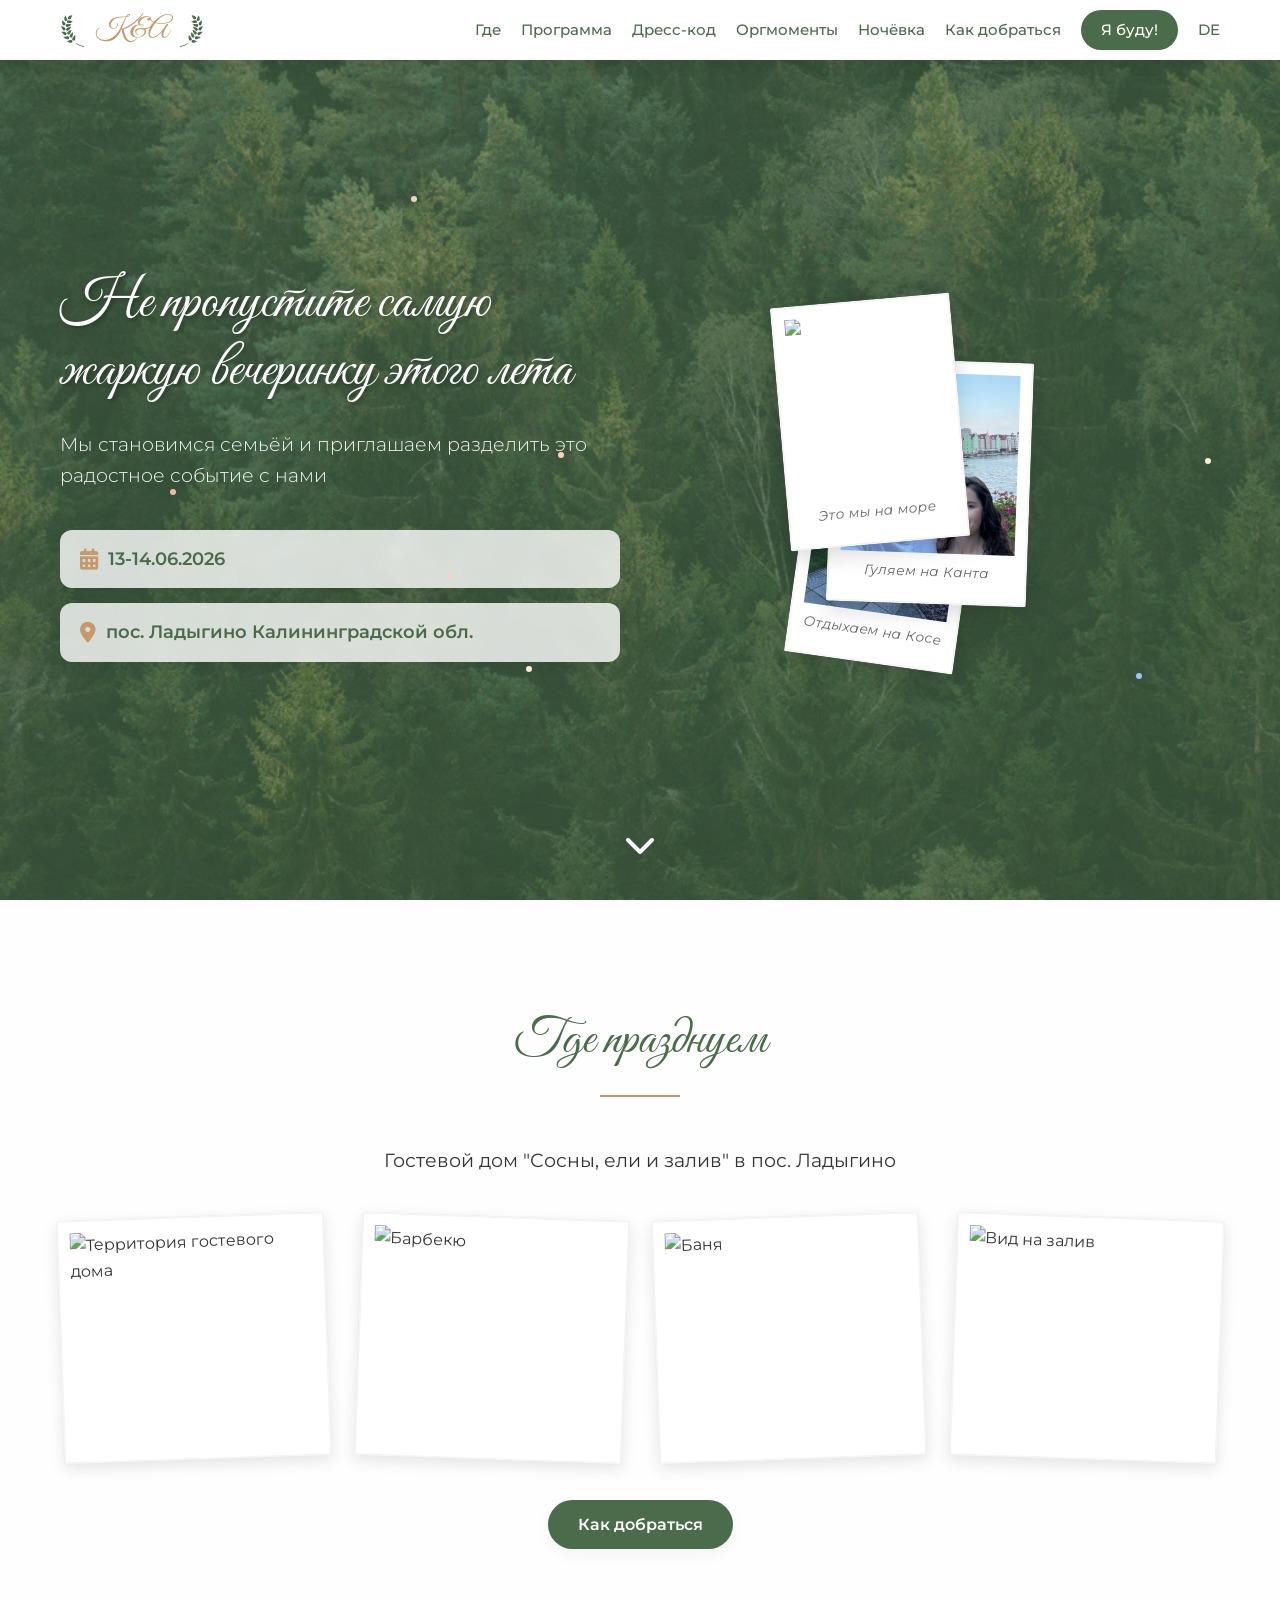
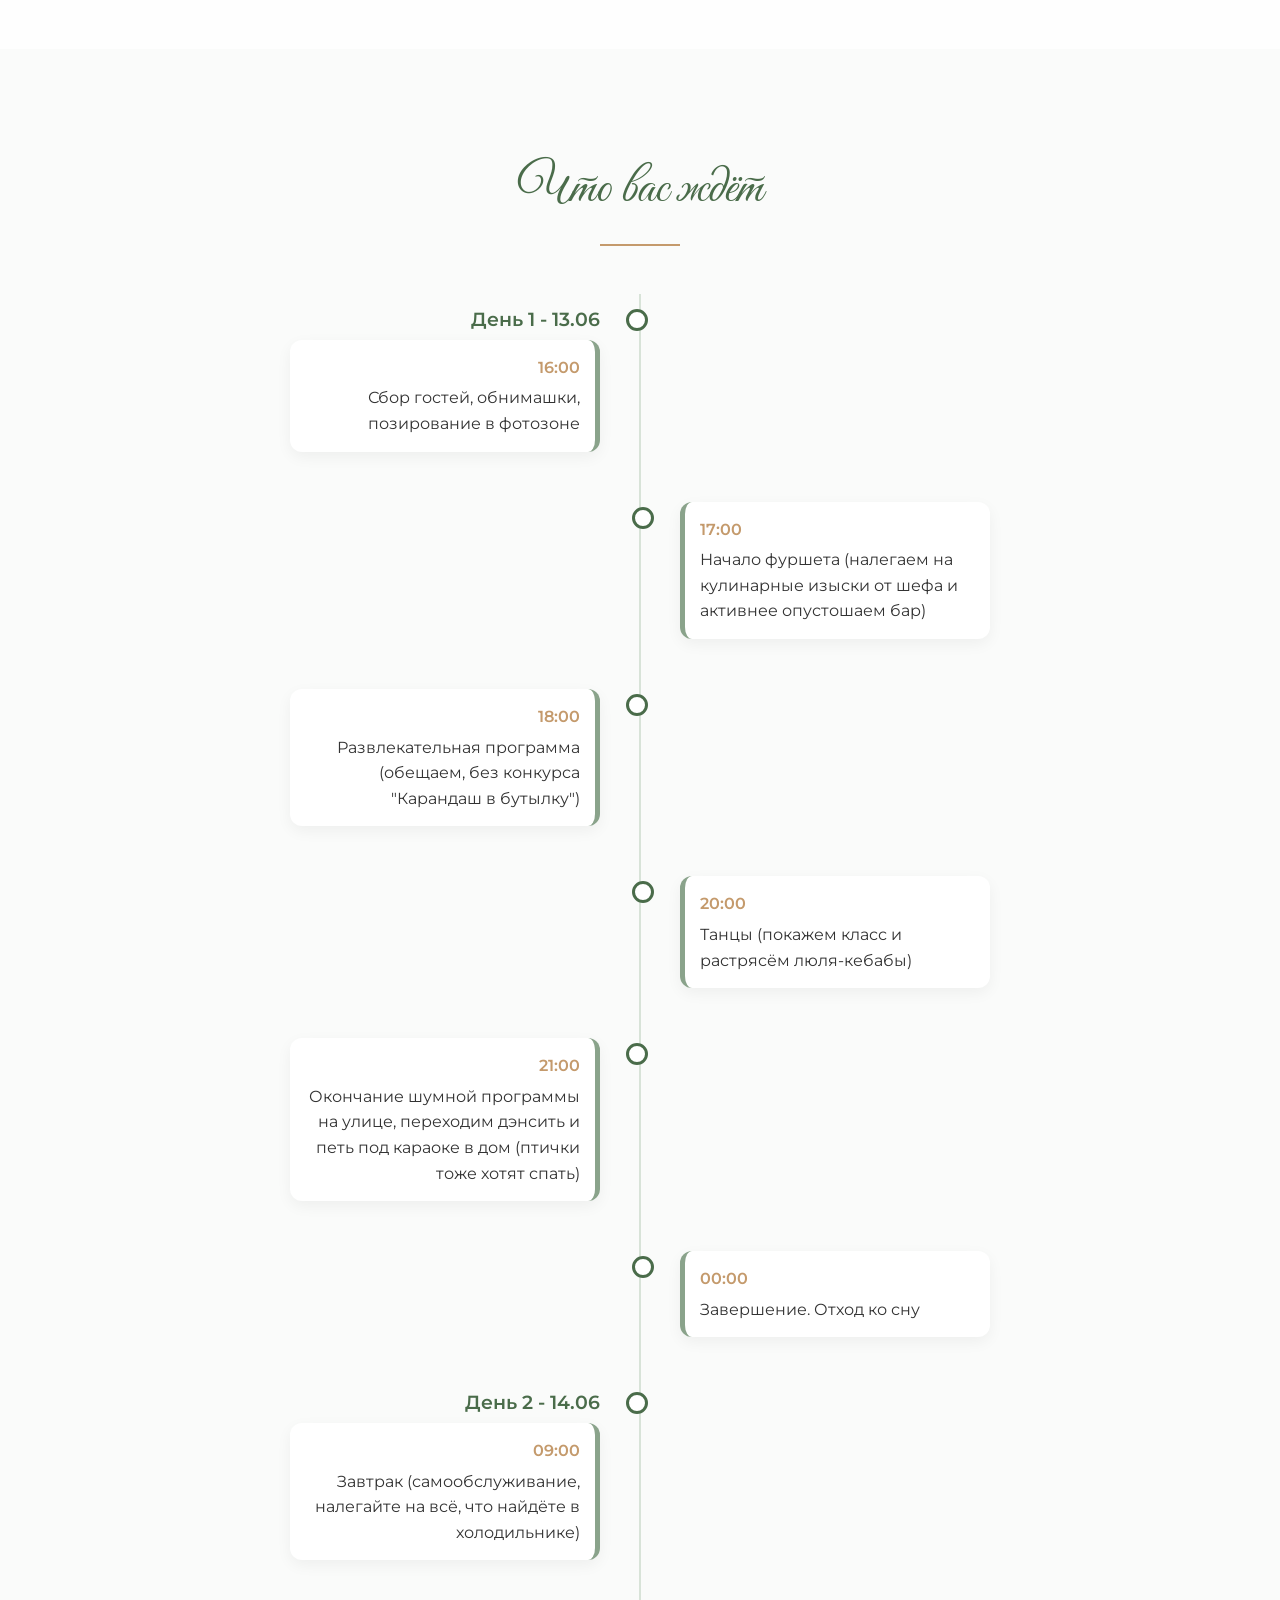
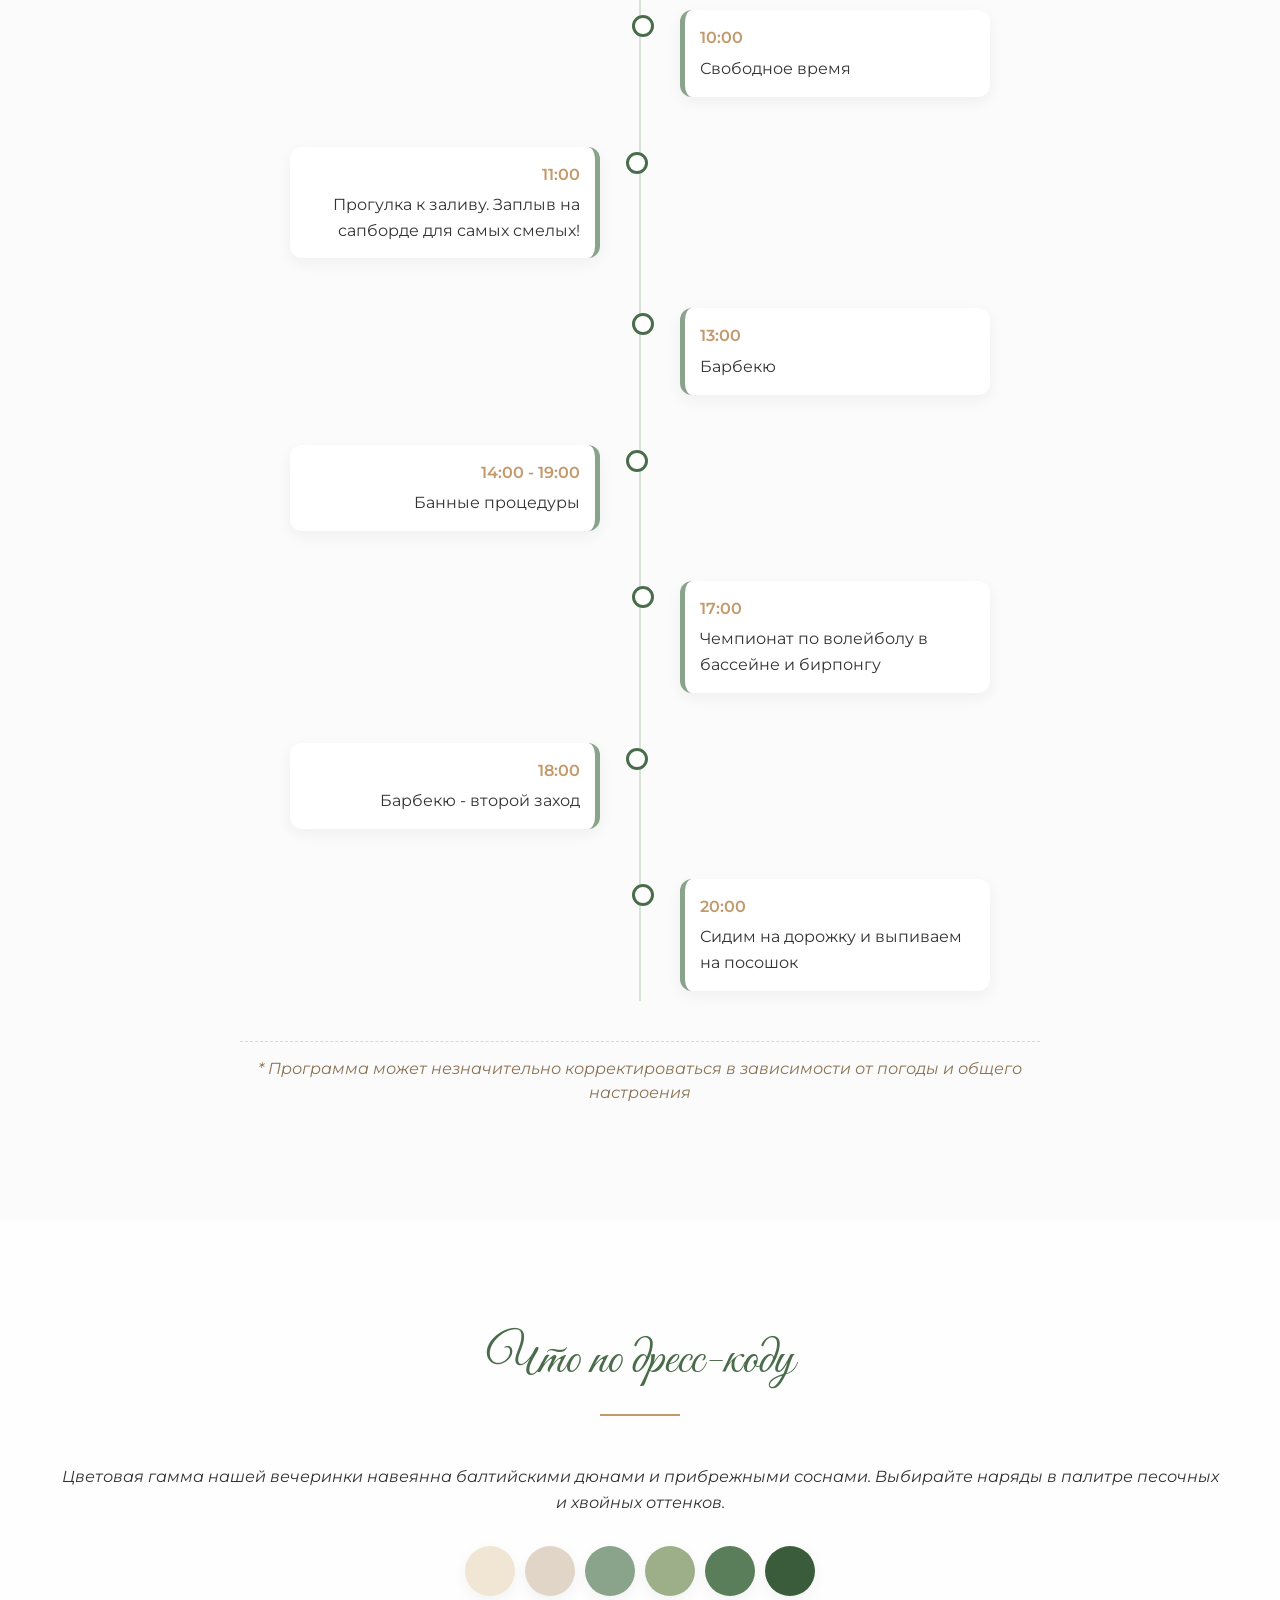
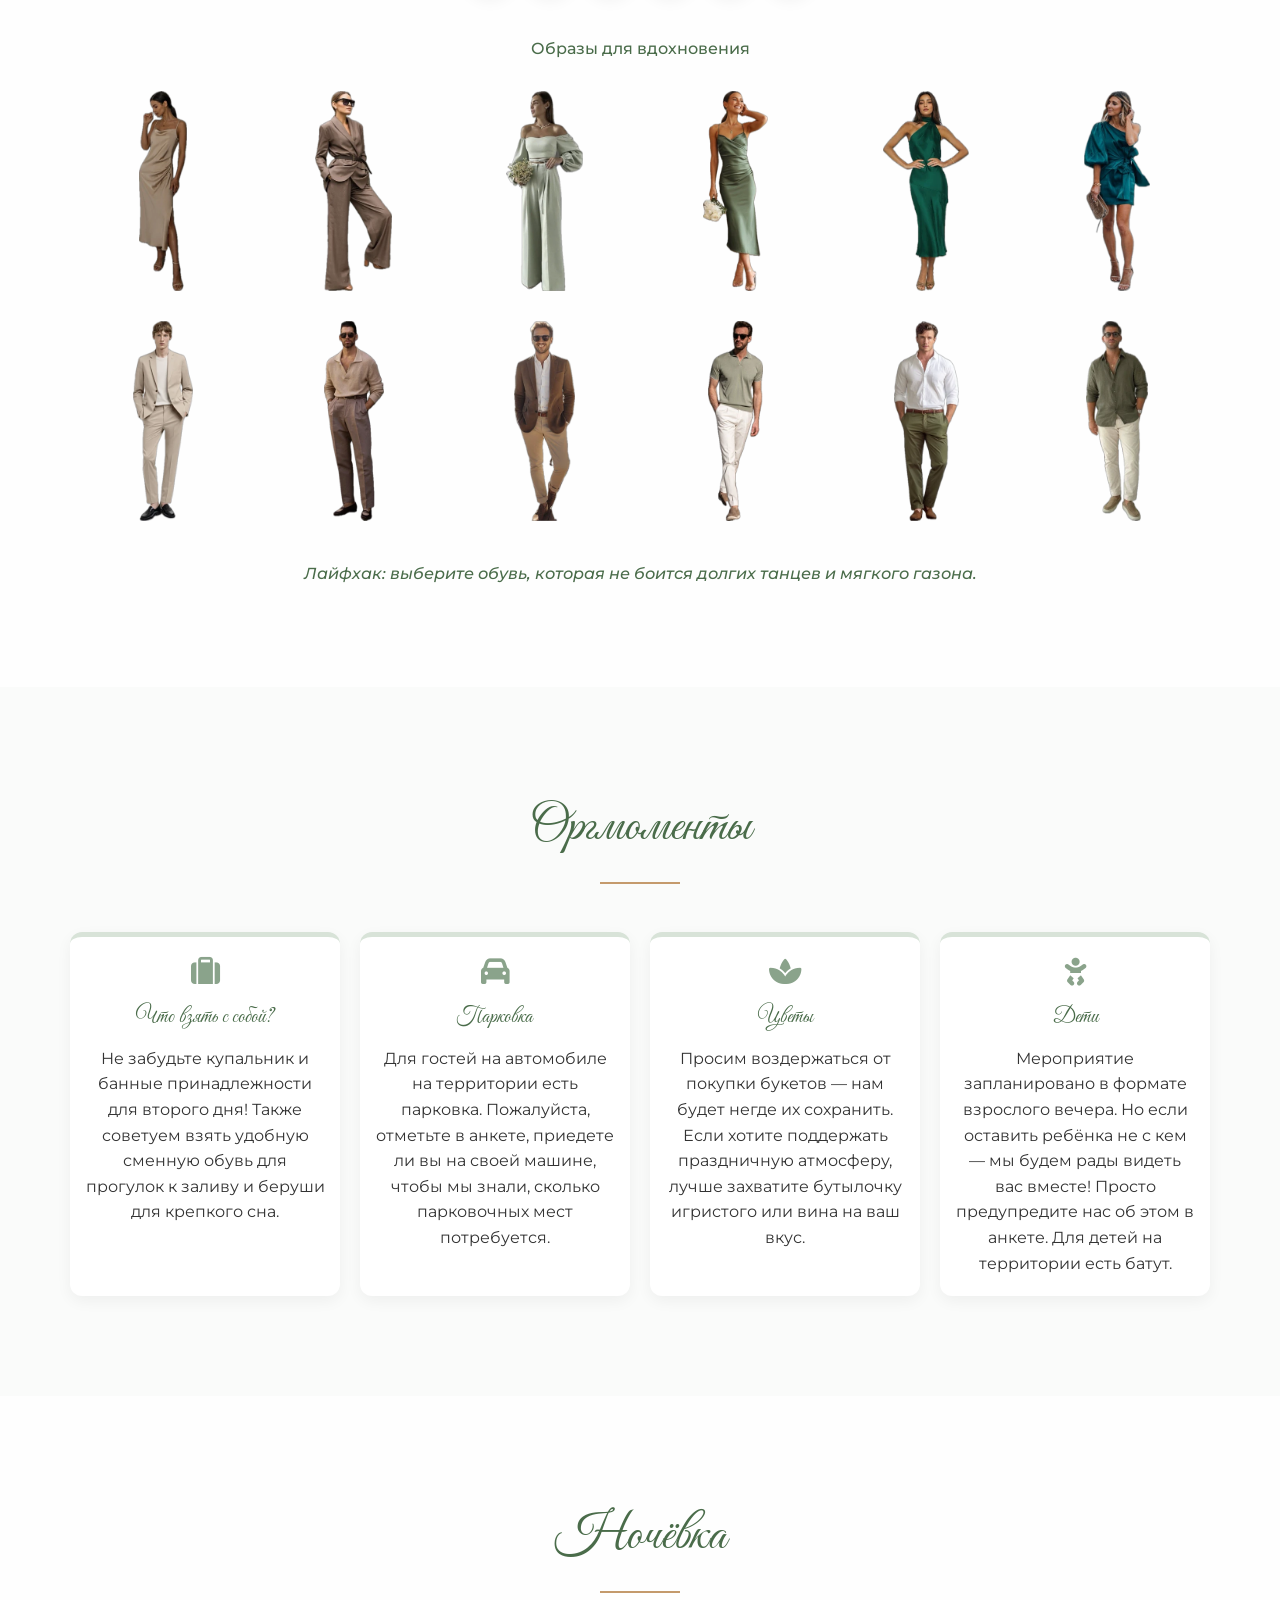
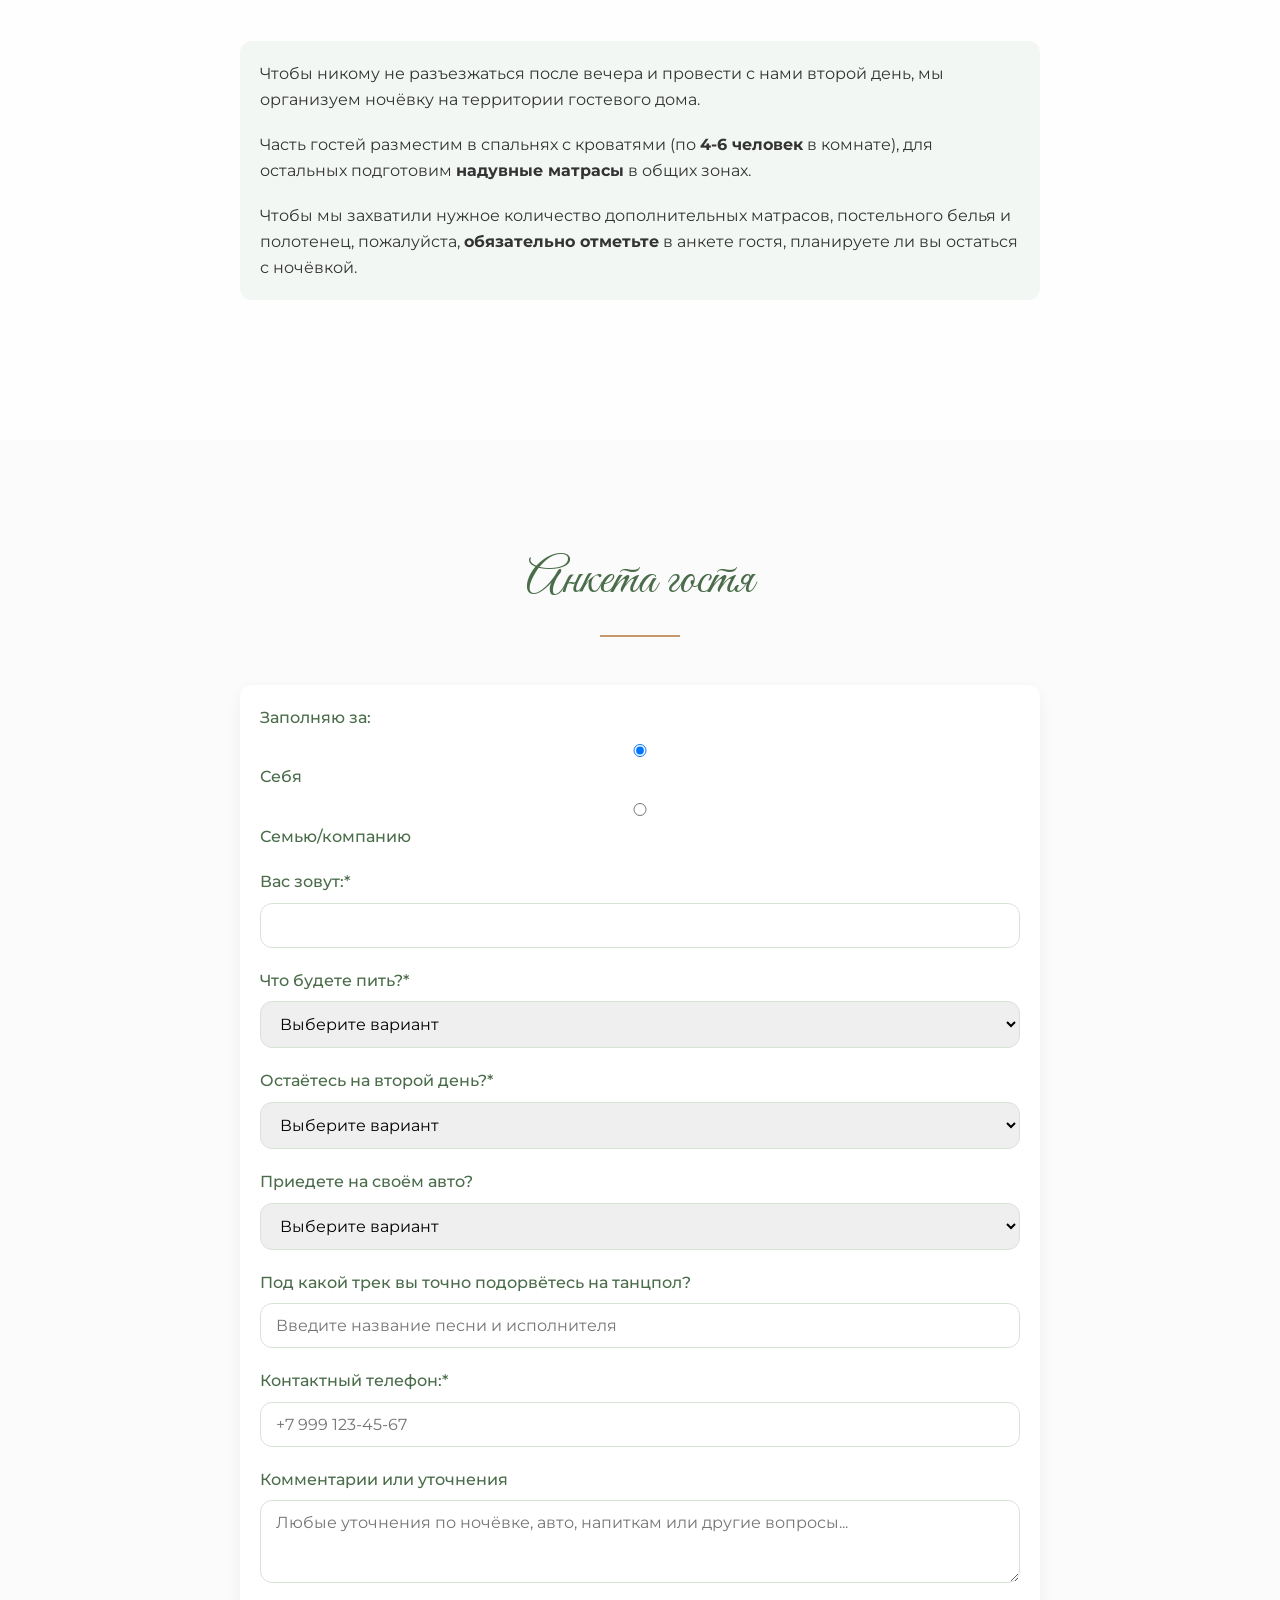
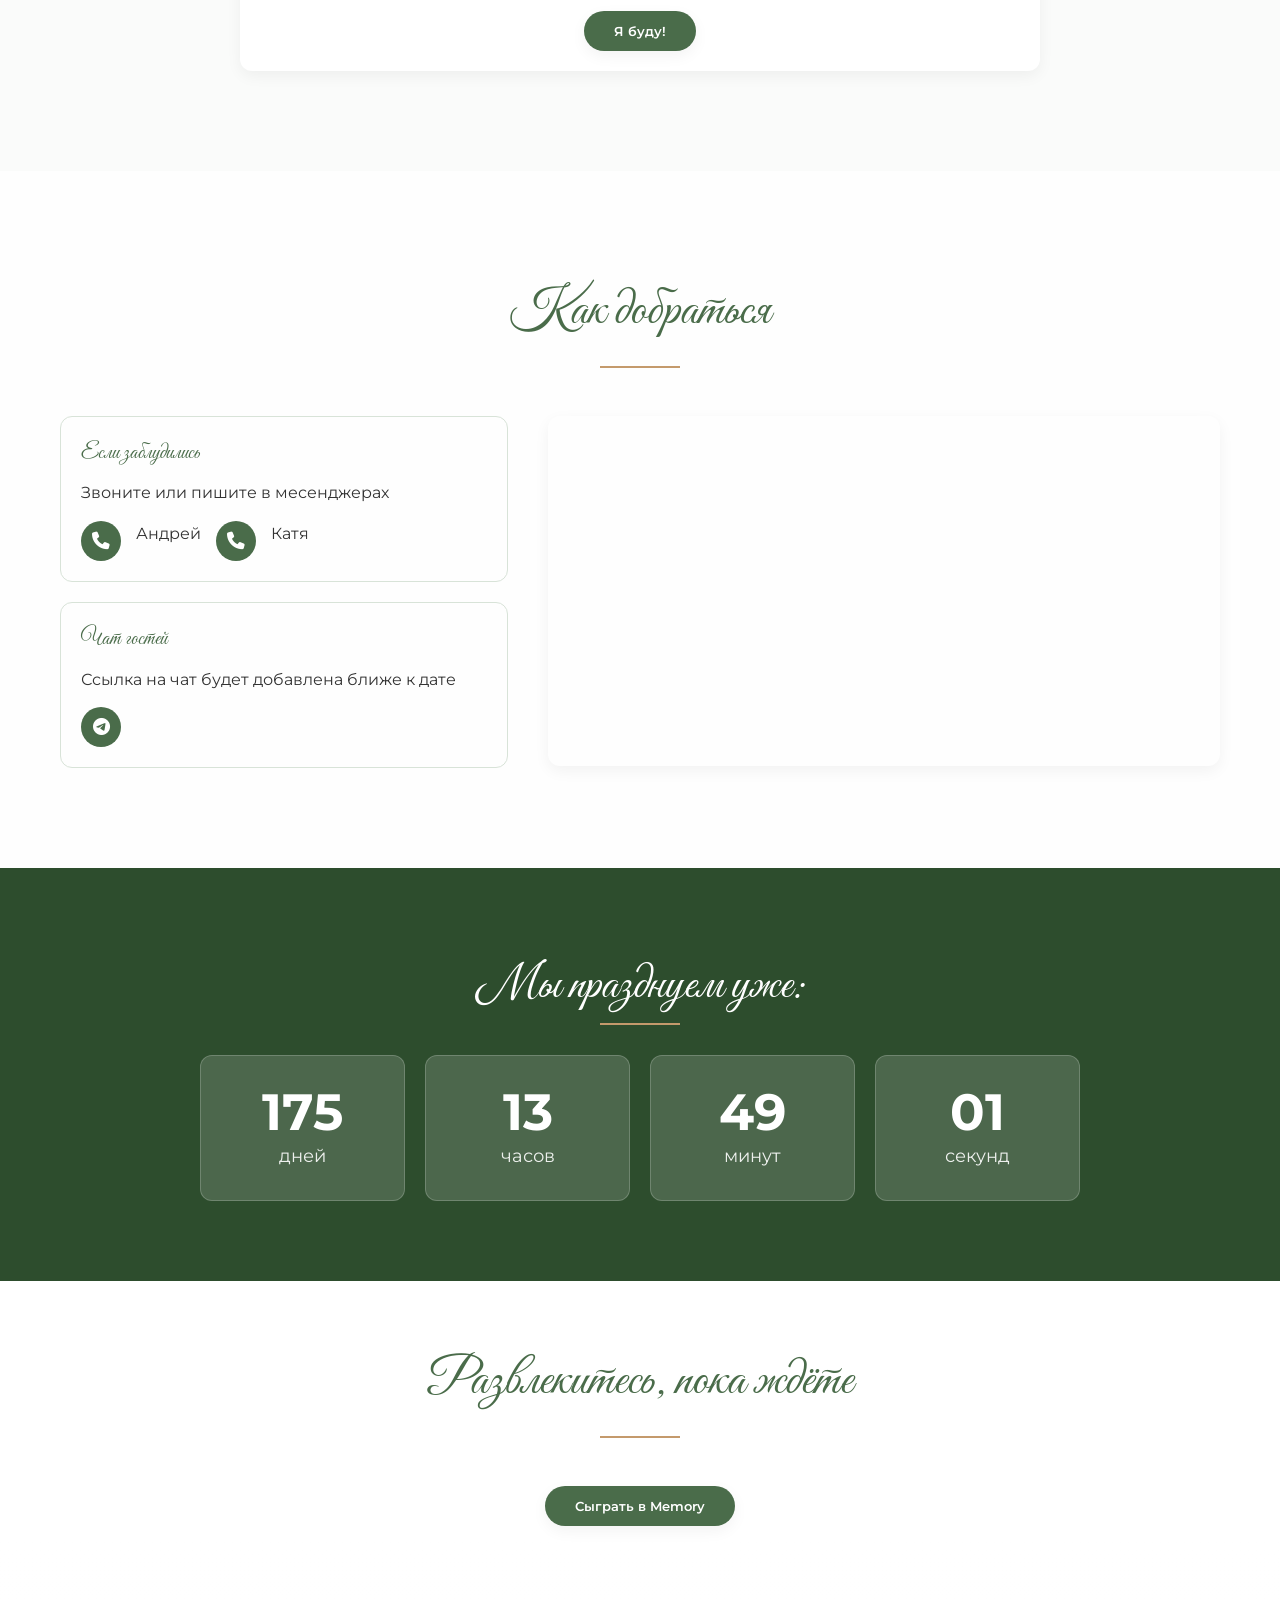
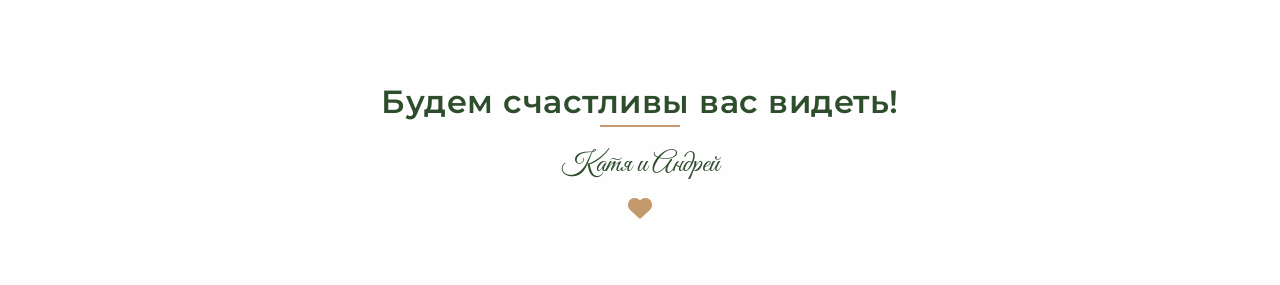
==== commit 9b83186c: "Update index.html переподключили script.js" ====
--- a/index.html
+++ b/index.html
@@ -74,6 +74,7 @@
                 <a href="#accommodation">Ночёвка</a>
                 <a href="#map-section">Как добраться</a>
                 <a href="#form" class="menu-button">Я буду!</a>
+                <a href="/de/">DE</a>
             </div>
         </div>
     </nav>
@@ -137,6 +138,7 @@
                 <a href="#accommodation">Ночёвка</a>
                 <a href="#map-section">Как добраться</a>
                 <a href="#form" class="menu-button">Я буду!</a>
+                <a href="/de/">DE</a>
             </div>
             
             <!-- Гамбургер-меню -->
@@ -409,7 +411,7 @@
                 <div class="org-item">
                     <i class="fas fa-suitcase"></i>
                     <h3>Что взять с собой?</h3>
-                    <p>Не забудьте купальник и банные принадлежности для второго дня! Также советуем взять удобную сменную обувь для прогулок к заливу.</p>
+                    <p>Не забудьте купальник и банные принадлежности для второго дня! Также советуем взять удобную сменную обувь для прогулок к заливу и беруши для крепкого сна.</p>
                 </div>
 
                 <div class="org-item">
@@ -421,13 +423,13 @@
                 <div class="org-item">
                     <i class="fa-solid fa-spa"></i>
                     <h3>Цветы</h3>
-                    <p>Просим воздержаться от покупки букетов — нам будет негде их сохранить. Если хотите поддержать праздничную атмосферу, лучше захватите бутылочку игристого/пенного для общего стола.</p>
+                    <p>Просим воздержаться от покупки букетов — нам будет негде их сохранить. Если хотите поддержать праздничную атмосферу, лучше захватите бутылочку игристого или вина на ваш вкус.</p>
                 </div>
 
                 <div class="org-item">
                     <i class="fa-solid fa-baby"></i>
                     <h3>Дети</h3>
-                    <p>Наше торжество запланировано в формате взрослого вечера. Если вам не с кем оставить ребёнка — мы, конечно, ждём вас вместе! Просто дайте нам знать в анкете заранее.</p>
+                    <p>Мероприятие запланировано в формате взрослого вечера. Но если оставить ребёнка не с кем — мы будем рады видеть вас вместе! Просто предупредите нас об этом в анкете. Для детей на территории есть батут.</p>
                 </div>
             </div>
         </div>
@@ -436,7 +438,7 @@
     <!-- Блок 6: Ночёвка -->
     <section id="accommodation">
         <div class="container">
-        <h2>Ночевка</h2>
+        <h2>Ночёвка</h2>
 
         <div class="accommodation-info">
             <p>Чтобы никому не разъезжаться после вечера и провести с нами второй день, мы организуем ночёвку на территории гостевого дома.</p>
@@ -450,82 +452,157 @@
 
     <!-- Блок 7: Форма подтверждения участия -->
     <section id="form" style="background-color: rgba(216, 227, 216, 0.1);">
-        <div class="container">
-            <h2>Анкета гостя</h2>
-
-            <div class="form-container">
-                <form id="guest-form">
+    <div class="container">
+        <h2>Анкета гостя</h2>
+        
+        <div class="form-container">
+            <!-- Уведомление о предыдущем заполнении -->
+        <div id="previous-fill-message" class="form-notice" style="display: none;">
+            <p><strong>Мы видим, что вы уже заполняли анкету!</strong></p>
+            <p>Для обновления данных перейдите по ссылке: <a href="#" id="edit-existing-link" class="notice-link"></a></p>
+        </div>
+            
+            <form id="guest-form">
+                
+                <!-- Радиокнопки "Заполняю за" -->
+                <div class="form-group">
+                    <div class="radio-group">
+                        <label class="radio-label">Заполняю за:</label>
+                        <div class="radio-options">
+                            <label class="radio-option">
+                                <input type="radio" name="for-who" value="myself" checked>
+                                <span class="radio-custom"></span>
+                                <span class="radio-text">Себя</span>
+                            </label>
+                            <label class="radio-option">
+                                <input type="radio" name="for-who" value="family">
+                                <span class="radio-custom"></span>
+                                <span class="radio-text">Семью/компанию</span>
+                            </label>
+                        </div>
+                    </div>
+                </div>
+                
+                <!-- Предупреждение для семьи -->
+                <div id="family-warning" class="form-warning accent" style="display: none;">
+                    <p>Убедитесь, что ваши спутники не заполняют форму отдельно — тогда мы точно всех учтём и ничего не перепутаем!</p>
+                </div>
+
+                <!-- Имя -->
+                <div class="form-group">
+                    <label for="name" id="name-label">Вас зовут:*</label>
+                    <input type="text" id="name" name="name" required>
+                </div>
+
+                <!-- Поле для имен гостей (для семьи) -->
+                <div id="guests-names-container" style="display: none;">
                     <div class="form-group">
-                        <label for="name">Вас зовут:*</label>
-                        <input type="text" id="name" name="name" required>
-                    </div>
-
-                    <div class="form-group">
-                        <label for="guests-count">Каким составом нагрянете?*</label>
-                        <select id="guests-count" name="guests-count" required>
-                            <option value="" disabled selected>Выберите количество</option>
-                            <option value="1">1 гость</option>
-                            <option value="2">2 гостя</option>
-                            <option value="3">3 гостя</option>
-                            <option value="4+">4+ гостей</option>
+                        <label for="guests-names">Перечислите имена всех спутников*</label>
+                        <textarea id="guests-names" name="guests-names" placeholder="Гость 2, Гость 3, Гость 4..." rows="2"></textarea>
+                    </div>
+                </div>
+
+                <!-- Напитки -->
+                <div class="form-group">
+                    <label id="drinks-label">Что будете пить?*</label>
+                    <div id="drinks-single-container">
+                        <select id="drinks-single" name="drinks-single" required aria-labelledby="drinks-label">
+                            <option value="" disabled selected>Выберите вариант</option>
+                            <option value="non-alc">🧃 Безалкогольное</option>
+                            <option value="wine">🍺🍷🍹 Лёгкое алкогольное</option>
+                            <option value="vodka">🥃 Крепкое алкогольное</option>
+                            <option value="everything">🥴 Всё, что нальют</option>
+                            <option value="Позже">Решу позже</option>
                         </select>
                     </div>
-
-                    <div id="additional-guests" style="display: none;">
-                        <!-- Дополнительные поля для имен гостей будут добавлены через JS -->
-                    </div>
-
-                    <div class="form-group">
-                        <label for="drinks">Что будете пить? (при заполнении за нескольких гостей можно выбрать несколько вариантов)</label>
-                        <select id="drinks" name="drinks" multiple size="4">
+                    <div id="drinks-multiple-container" style="display: none;">
+                        <select id="drinks-multiple" name="drinks-multiple" multiple size="4" aria-labelledby="drinks-label">
                             <option value="non-alc">🧃 Безалкогольное</option>
-                            <option value="wine">🍺🍷🍹 Лёкгое алкогольное</option>
+                            <option value="wine">🍺🍷🍹 Лёгкое алкогольное</option>
                             <option value="vodka">🥃 Крепкое алкогольное</option>
-                            <option value="everything">🥴 Все, что нальют</option>
+                            <option value="everything">🥴 Всё, что нальют</option>
+                            <option value="Позже">Решим позже</option>
                         </select>
                         <p class="form-hint">Для выбора нескольких вариантов удерживайте Ctrl (Windows) или Cmd (Mac)</p>
                     </div>
-
-                    <div class="form-group">
-                        <label for="stay">Остаетесь на второй день?*</label>
-                        <select id="stay" name="stay" required>
-                            <option value="" disabled selected>Выберите вариант</option>
-                            <option value="Остаюсь">Остаюсь</option>
-                            <option value="Ночую дома, но приеду на следующий день">Ночую дома, но приеду на следующий день</option>
-                            <option value="Приеду только на 1й день">Приеду только на 1й день</option>
-                            <option value="Не смогу посетить мероприятие">Решу позже насчет ночёвки</option>
-                            <option value="Не смогу посетить мероприятие">Не смогу посетить мероприятие</option>
-                        </select>
-                    </div>
-
-                    <div class="form-group">
-                        <label for="car">Приедете на своем авто?</label>
-                        <select id="car" name="car">
-                            <option value="" selected>Выберите вариант</option>
-                            <option value="Да">Да, все на одном</option>
-                            <option value="Да">Да, на двух</option>
-                            <option value="Нет">Нет</option>
-                            <option value="Нет">Решу позже</option>
-                        </select>
-                    </div>
-
-                    <div class="form-group">
-                        <label for="track">Под какой трек вы точно подорвётесь на танцпол?</label>
-                        <input type="text" id="track" name="track">
-                    </div>
-
-                    <div class="form-group">
-                        <label for="phone">Контактный телефон:*</label>
-                        <input type="tel" id="phone" name="phone" pattern="\+7[ \-]?\d{3}[ \-]?\d{3}[ \-]?\d{2}[ \-]?\d{2}" placeholder="+7 999 123-45-67" required>
-                    </div>
-
-                    <div style="text-align: center;">
-                        <button type="submit" class="btn">Я буду!</button>
-                    </div>
-                </form>
-            </div>
-        </div>
-    </section>
+                </div>
+
+                <!-- Ночевка -->
+                <div class="form-group">
+                    <label id="stay-label" for="stay">Остаётесь на второй день?*</label>
+                    <select id="stay" name="stay" required>
+                        <option value="" disabled selected>Выберите вариант</option>
+                        <option value="Остаюсь">Остаюсь</option>
+                        <option value="Ночую дома, но приеду на следующий день">Ночую дома, но приеду на следующий день</option>
+                        <option value="Приеду только на 1й день">Приеду только на первый день</option>
+                        <option value="Позже">Решу позже насчёт ночёвки</option>
+                        <option value="Не смогу посетить мероприятие">Не смогу посетить мероприятие</option>
+                        <option value="Свой вариант">Свой вариант (распишу в комментарии)</option>
+                    </select>
+                </div>
+
+                <!-- Авто -->
+                <div class="form-group">
+                    <label id="car-label" for="car">Приедете на своём авто?</label>
+                    <select id="car" name="car">
+                        <option value="" selected>Выберите вариант</option>
+                        <option value="Да">Да</option>
+                        <option value="Нет">Нет</option>
+                        <option value="Позже">Решу позже</option>
+                        <option value="Свой вариант">Свой вариант (распишу в комментарии)</option>
+                    </select>
+                </div>
+
+                <!-- Трек -->
+                <div class="form-group">
+                    <label for="track">Под какой трек вы точно подорвётесь на танцпол?</label>
+                    <input type="text" id="track" name="track" placeholder="Введите название песни и исполнителя">
+                </div>
+
+                <!-- Телефон -->
+                <div class="form-group">
+                    <label for="phone">Контактный телефон:*</label>
+                    <input type="tel" id="phone" name="phone" pattern="(\+7[ \-]?\d{3}[ \-]?\d{3}[ \-]?\d{2}[ \-]?\d{2})|(\+49[ \-]?\d{3}[ \-]?\d{4,8})" placeholder="+7 999 123-45-67" required>
+                </div>
+
+                <!-- Комментарии -->
+                <div class="form-group">
+                    <label for="comments">Комментарии или уточнения</label>
+                    <textarea id="comments" name="comments" placeholder="Любые уточнения по ночёвке, авто, напиткам или другие вопросы..." rows="3"></textarea>
+                </div>
+
+                <!-- Скрытое поле для уникального кода -->
+                <input type="hidden" name="unique_code" id="unique-code">
+
+                <!-- Кнопка отправки -->
+                <div style="text-align: center;">
+                    <button type="submit" class="btn">Я буду!</button>
+                </div>
+<div id="final-message" style="display: none;">
+                <!-- Ссылка для редактирования (будет показана после отправки) -->
+                <div id="edit-link-container" style="display: none; text-align: center; margin-top: 20px; padding: 15px; background: rgba(40, 167, 69, 0.1); border-radius: 8px; border-left: 4px solid #28a745;">
+    <p id="message-text" style="color: #155724; margin: 0 0 10px 0;">
+        <!-- Текст будет меняться в зависимости от ответов -->
+    </p>
+    
+    <div style="margin: 15px 0; font-size: 14px;">
+        <div style="margin-bottom: 5px; color: #495057;">Ссылка для редактирования:</div>
+        <a href="#" id="edit-link-display" target="_blank" 
+           style="style="color: #4a6fa5; font-weight: bold; text-decoration: underline; word-break: break-all">
+            <!-- Ссылка будет вставлена сюда -->
+        </a>
+    </div>
+    
+    <p class="form-hint" style="margin-top: 10px; font-size: 12px; color: #6c757d;">
+        Сохраните эту ссылку или добавьте страницу в закладки
+    </p>
+                </div>
+    </div>
+
+            </form>
+        </div>
+    </div>
+</section>
 
 <!-- Блок 8: Как добраться -->
 <section id="map-section">
@@ -578,7 +655,7 @@
     <!-- Блок 9: Таймер с темным фоном -->
     <section class="countdown">
         <div class="container">
-            <h2>До встречи через</h2>
+            <h2 id="countdown-title">До встречи через</h2>
 
             <div class="timer">
                 <div class="timer-item">
--- a/style.css
+++ b/style.css
@@ -214,7 +214,7 @@
 }
 
 #header .header-text > p {
-    font-size: 0.9rem;
+    font-size: 1.2rem;
 }
 
 .header-photos {
@@ -296,7 +296,7 @@
     z-index: 10;
 }
 
-/* Плашки даты и места - ИСПРАВЛЕНО: обе плашки теперь выровнены по левому краю */
+/* Плашки даты и места */
 .date-location-container {
     display: flex;
     flex-direction: column;
@@ -318,7 +318,6 @@
     backdrop-filter: blur(5px);
     max-width: 100%;
     width: 100%;
-    /* Исправление: добавлено выравнивание по левому краю */
     text-align: left;
     justify-content: flex-start;
 }
@@ -327,12 +326,10 @@
     margin-right: 10px;
     color: var(--accent-color);
     font-size: 1.3rem;
-    /* Исправление: предотвращаем изменение выравнивания иконок */
     flex-shrink: 0;
 }
 
 .date-box span, .location-box span {
-    /* Исправление: текст плашек выравнивается по левому краю */
     text-align: left;
     width: 100%;
 }
@@ -518,8 +515,8 @@
         padding: 0;
     }
 
-    .header-text p {
-        font-size: 1.1rem;
+    #header .header-text > p {
+        font-size: 0.9rem;
         padding: 0;
     }
 
@@ -620,8 +617,8 @@
         padding: 0 5px;
     }
 
-    .header-text p {
-        font-size: 1rem;
+    #header .header-text > p {
+        font-size: 0.9rem;
         padding: 0 5px;
     }
 
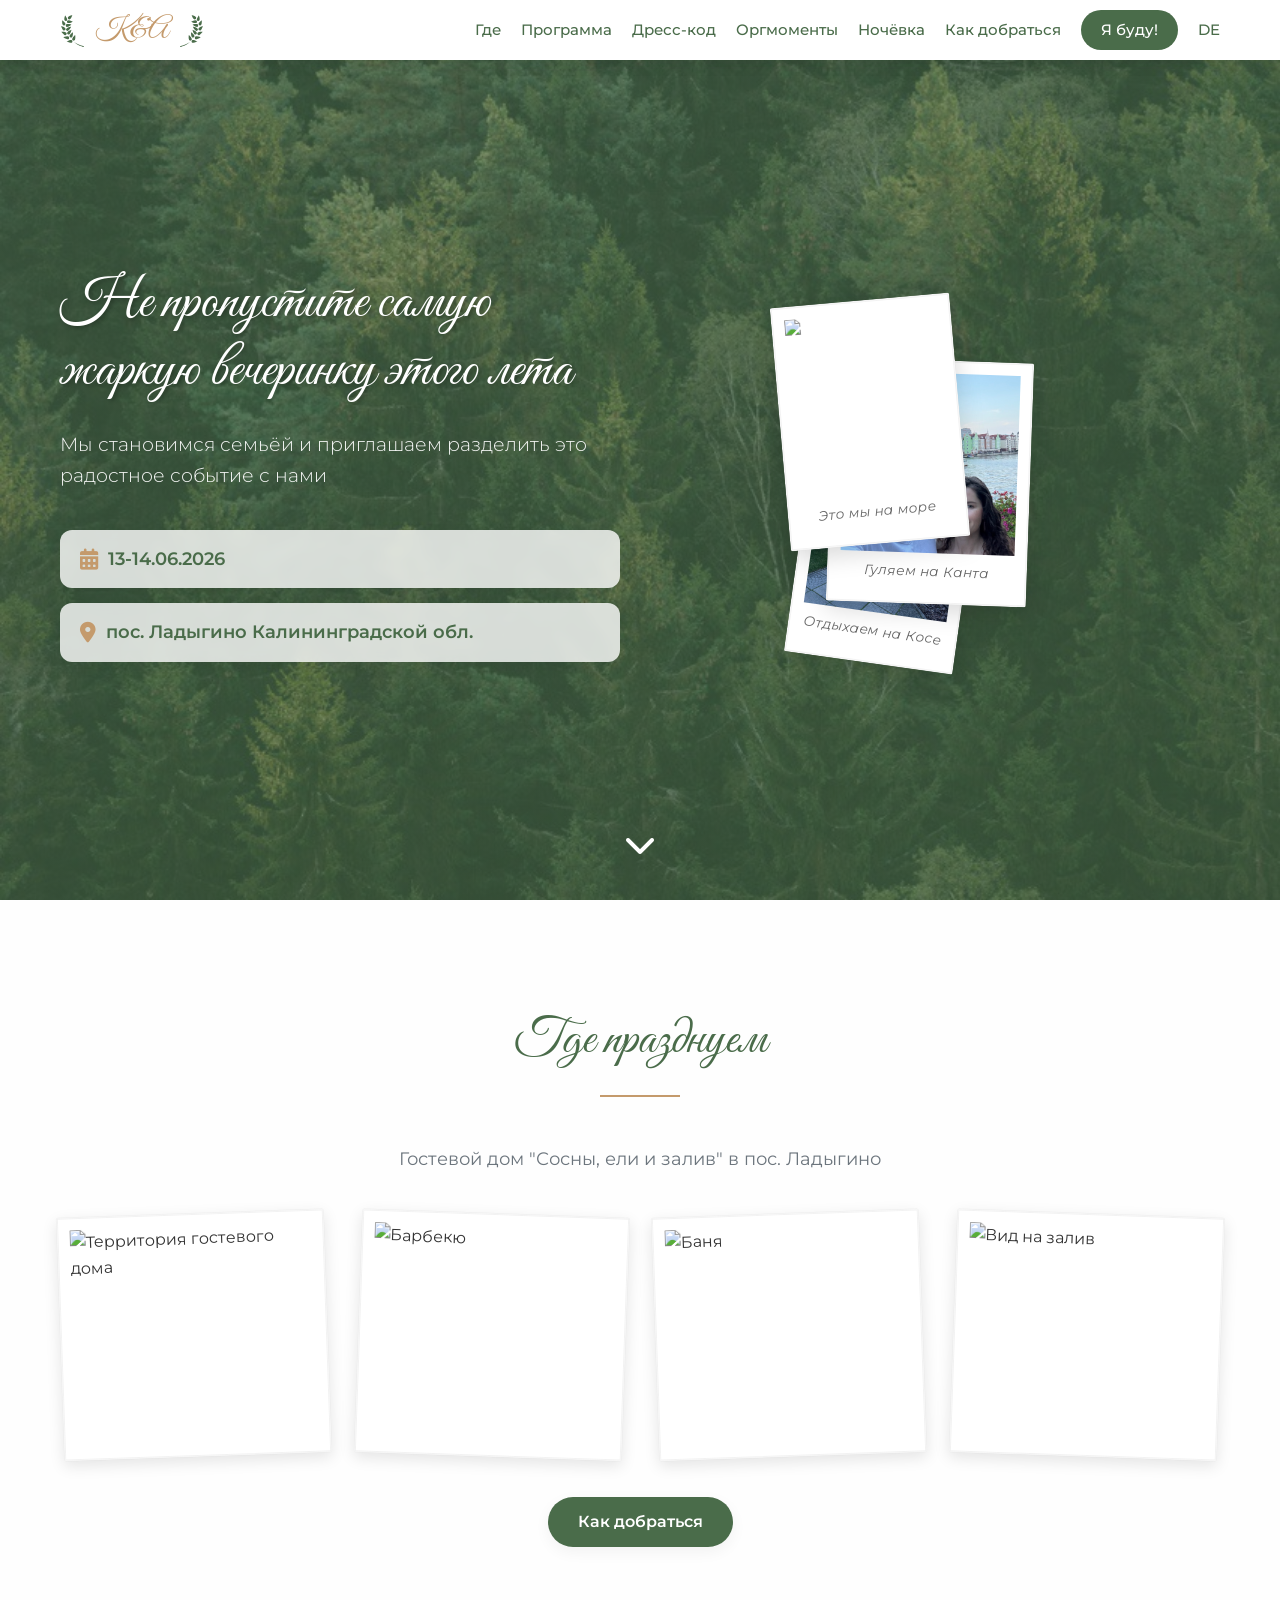
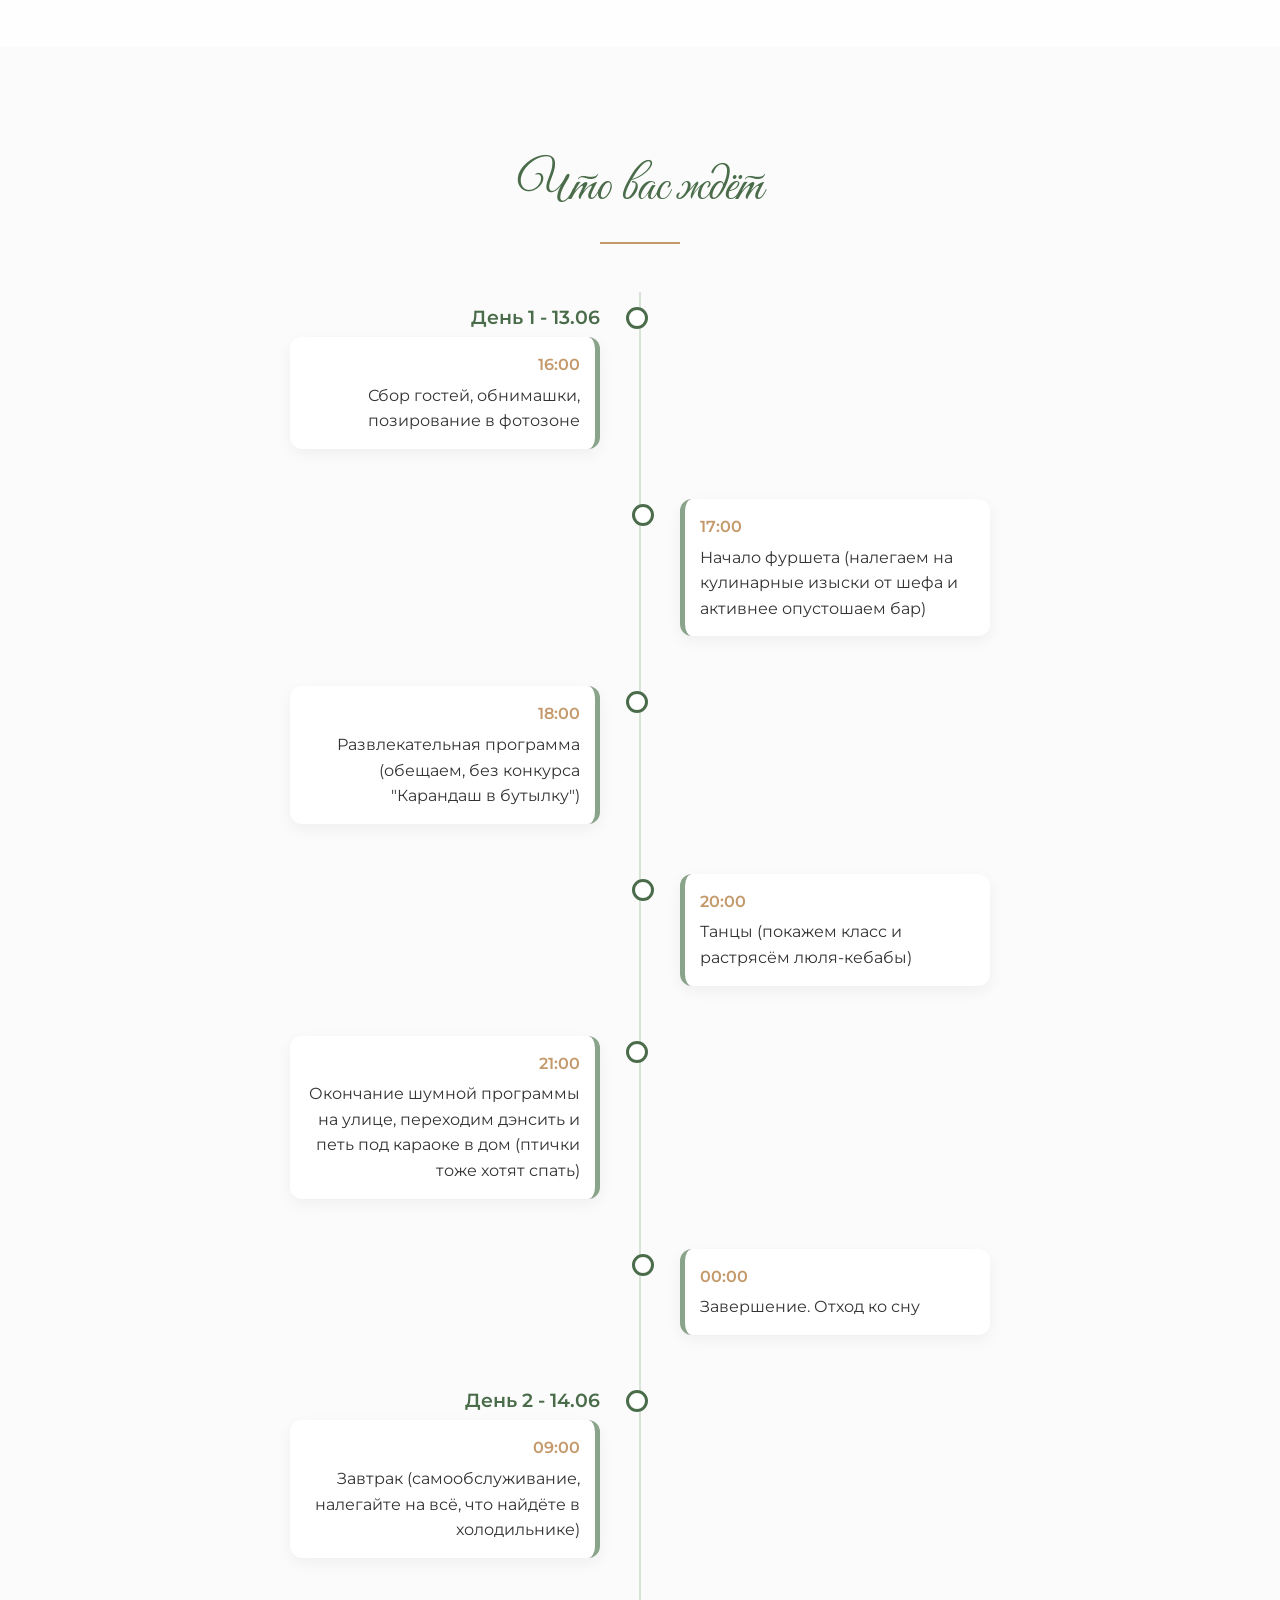
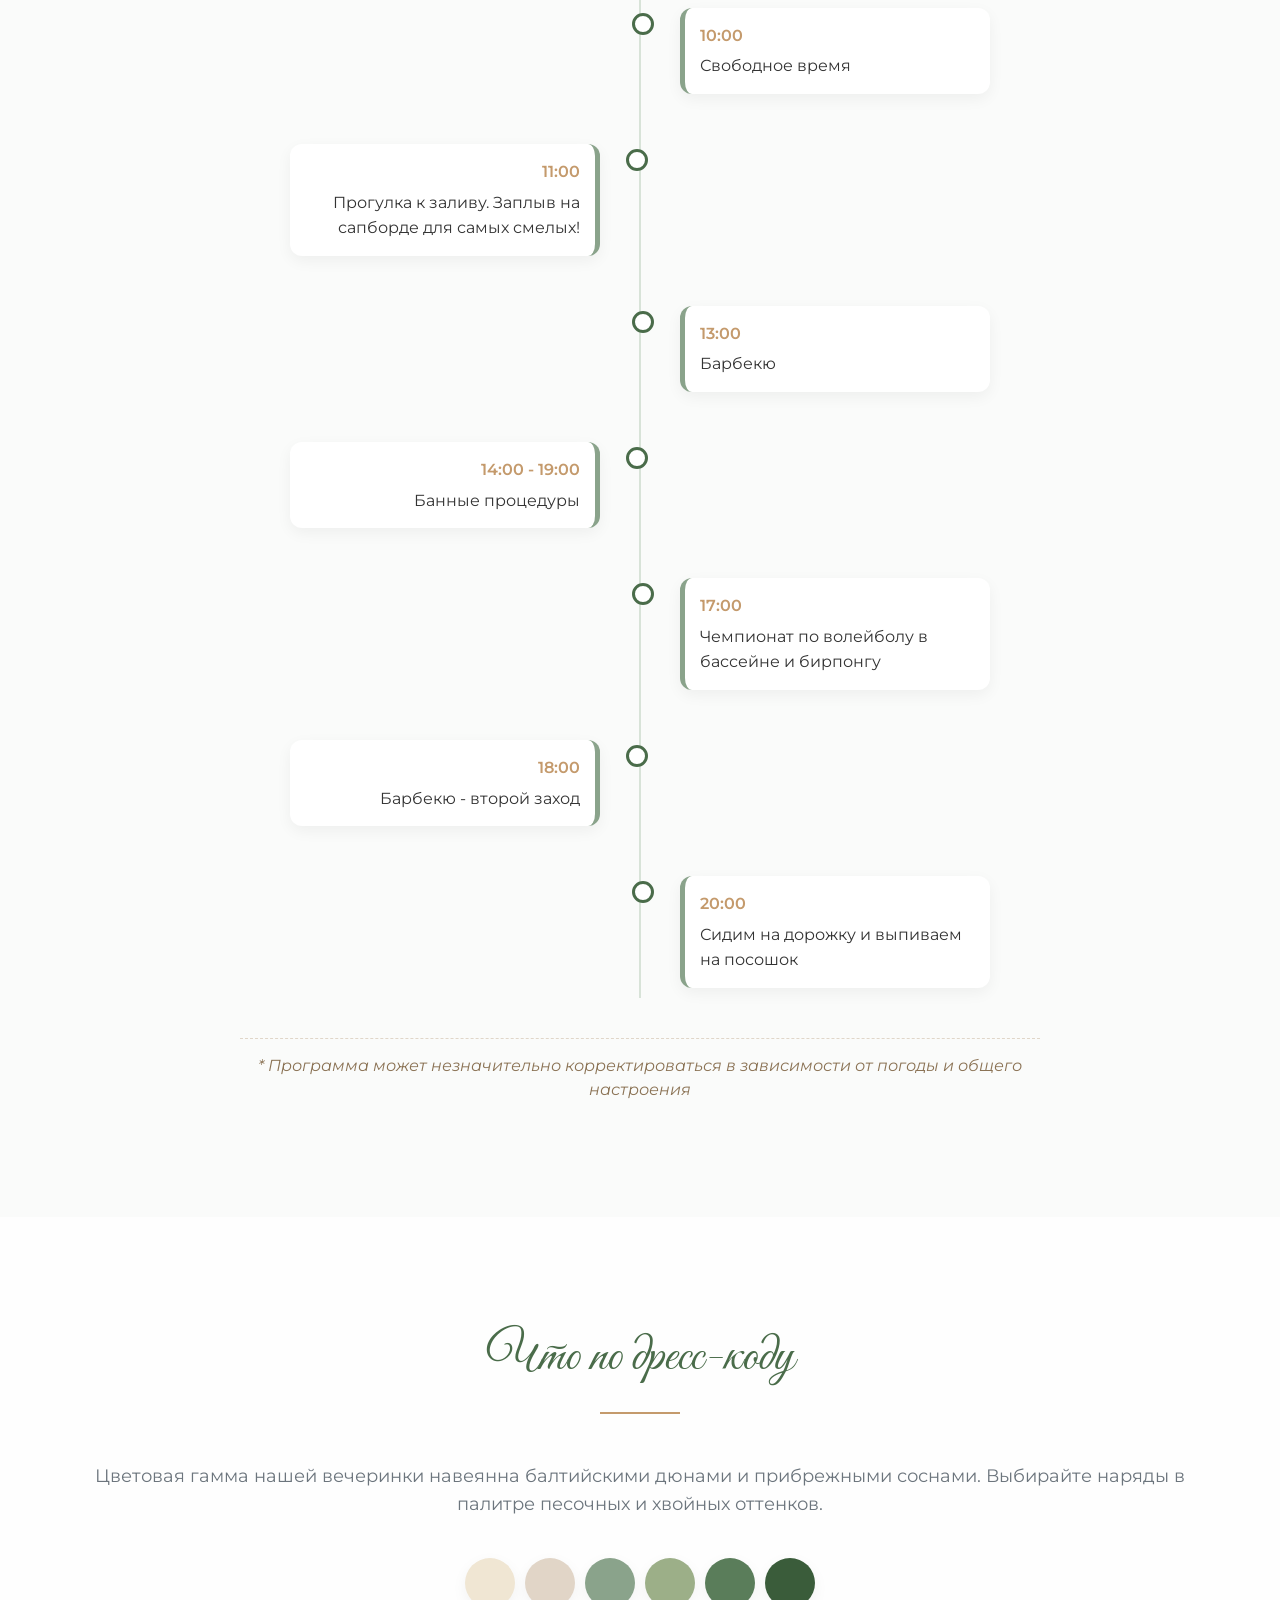
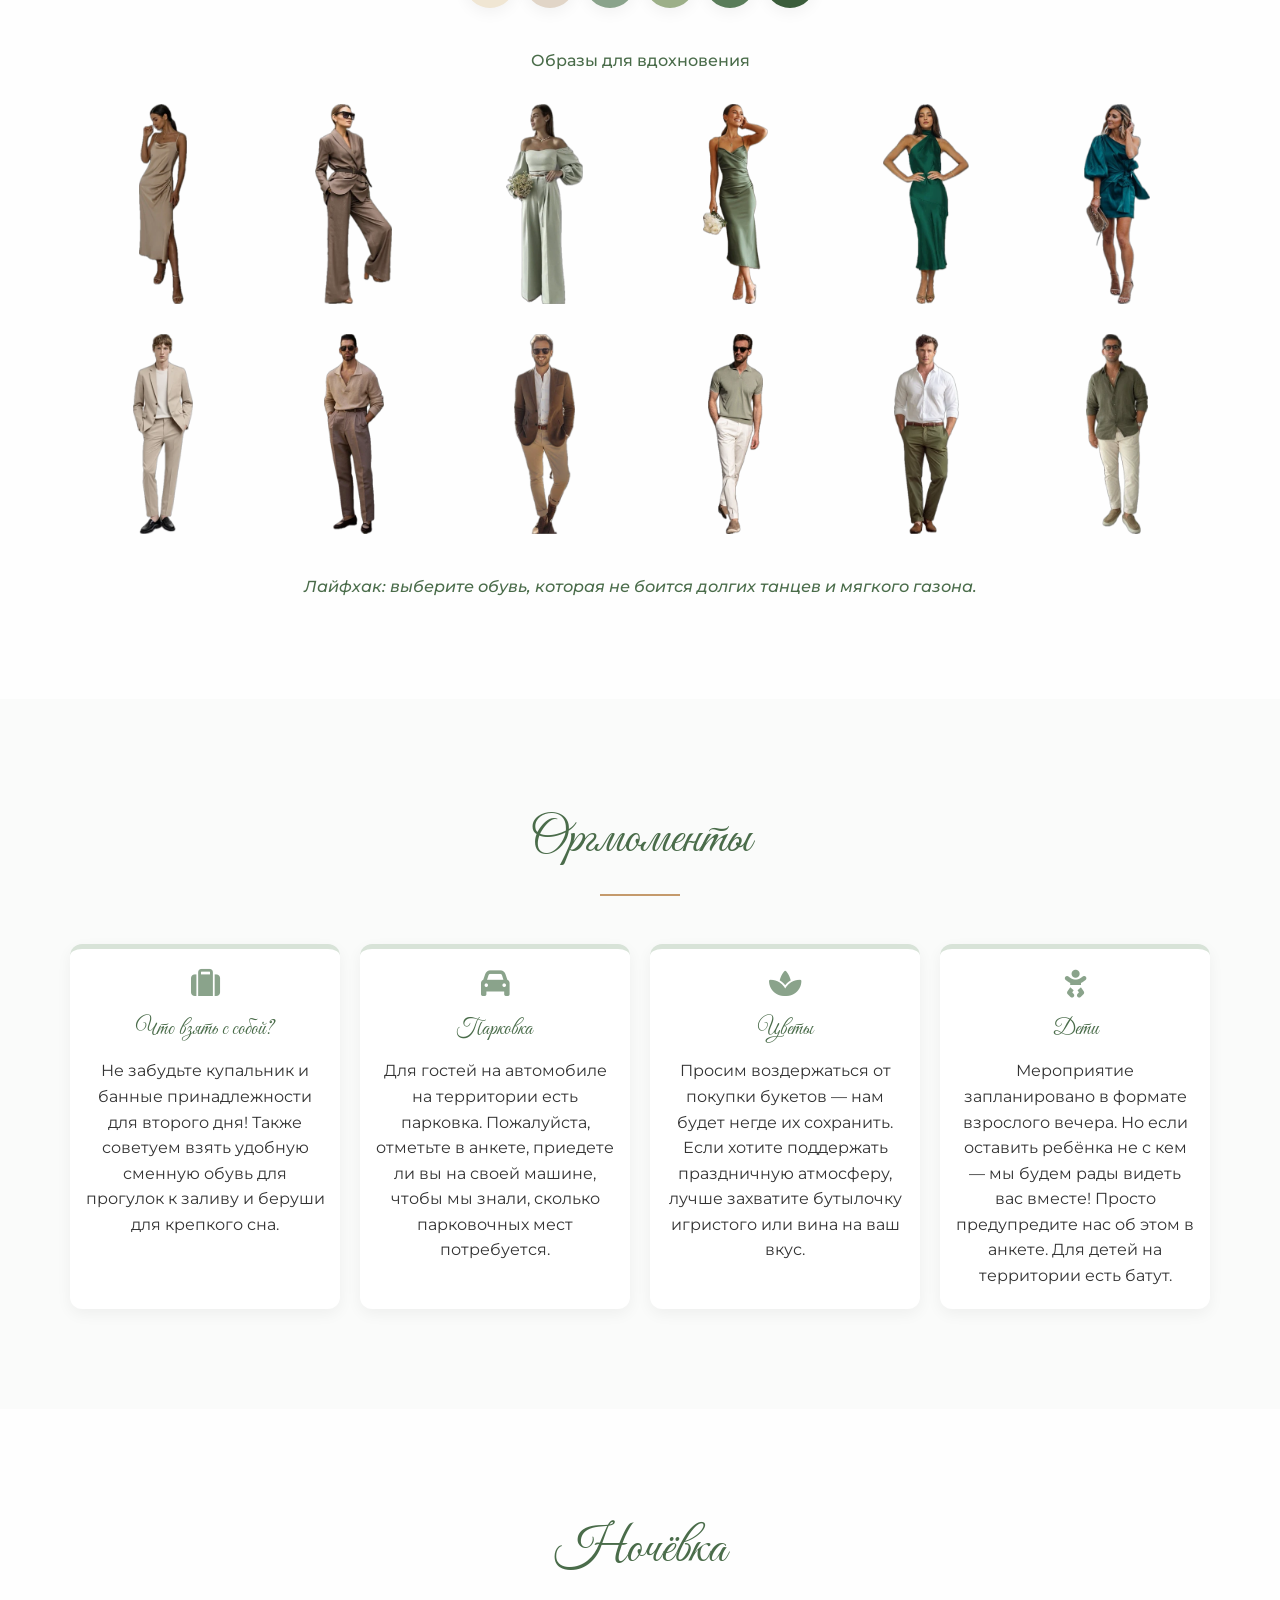
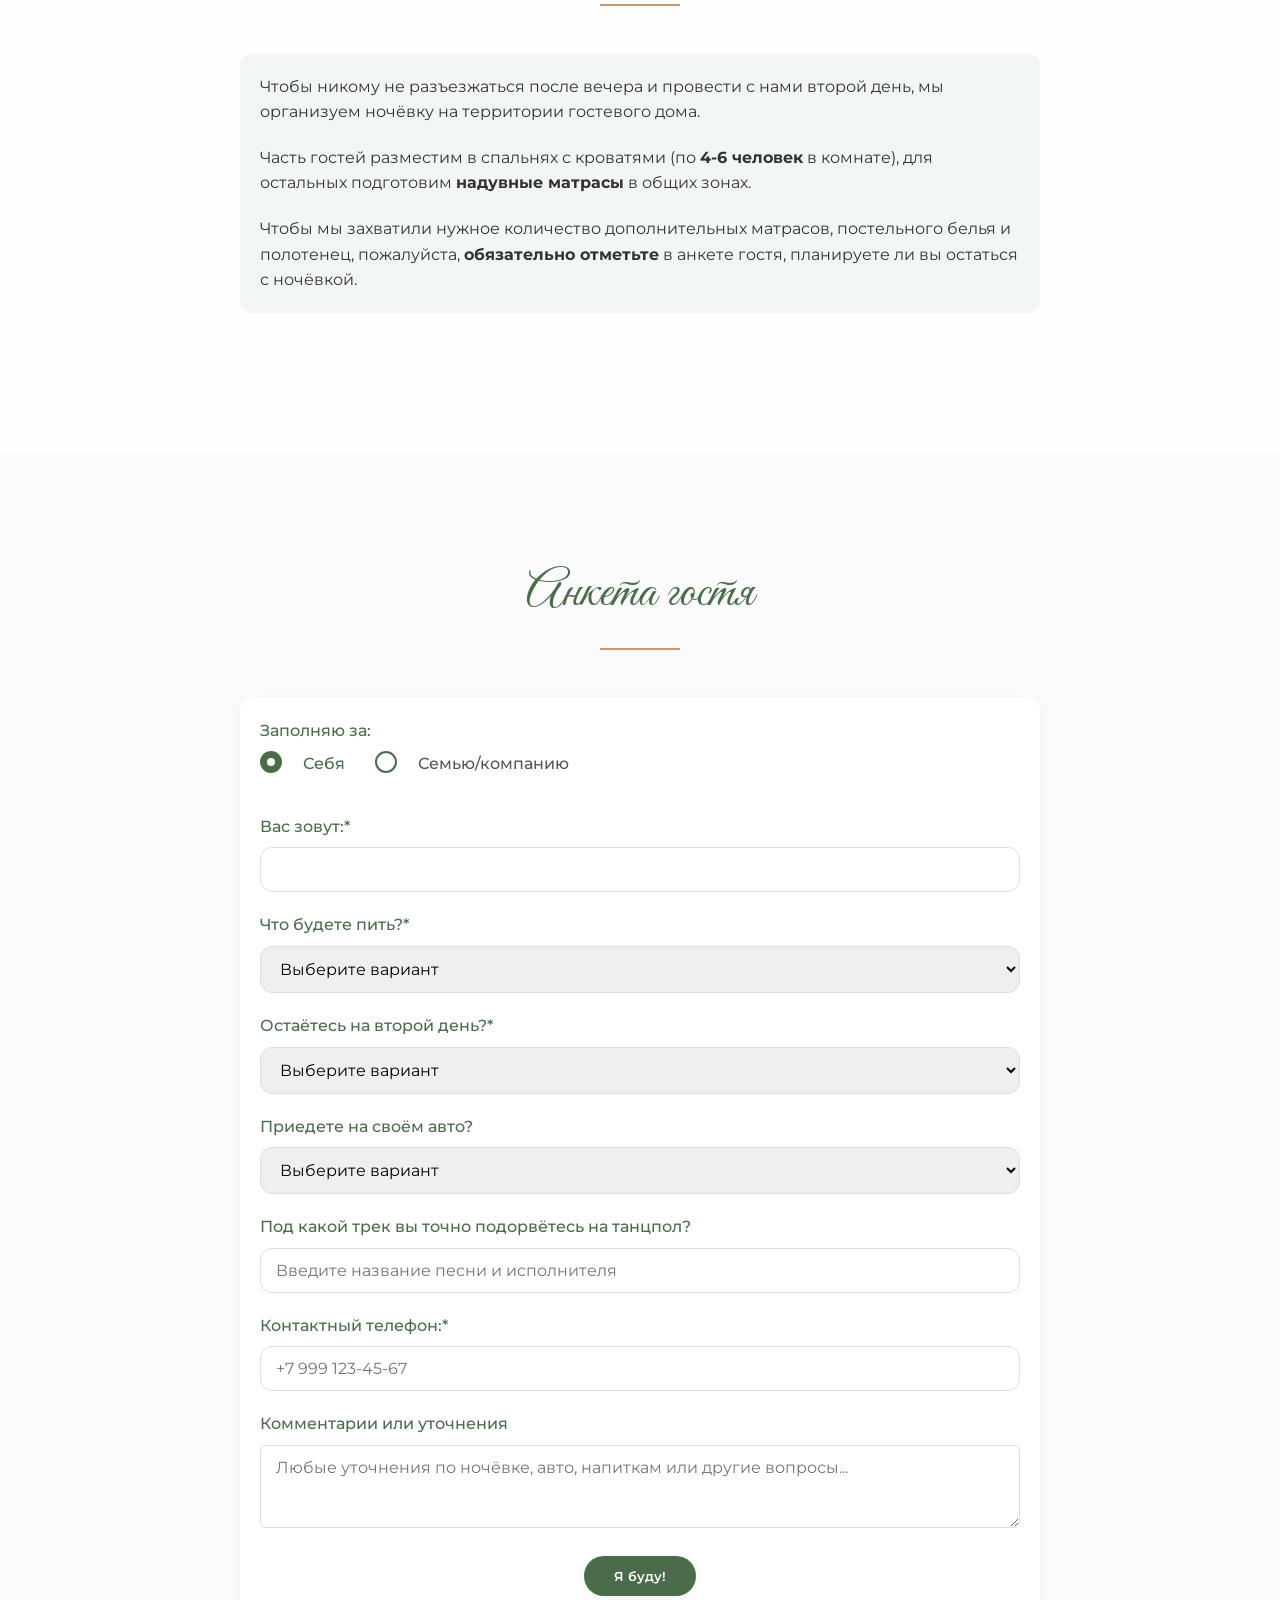
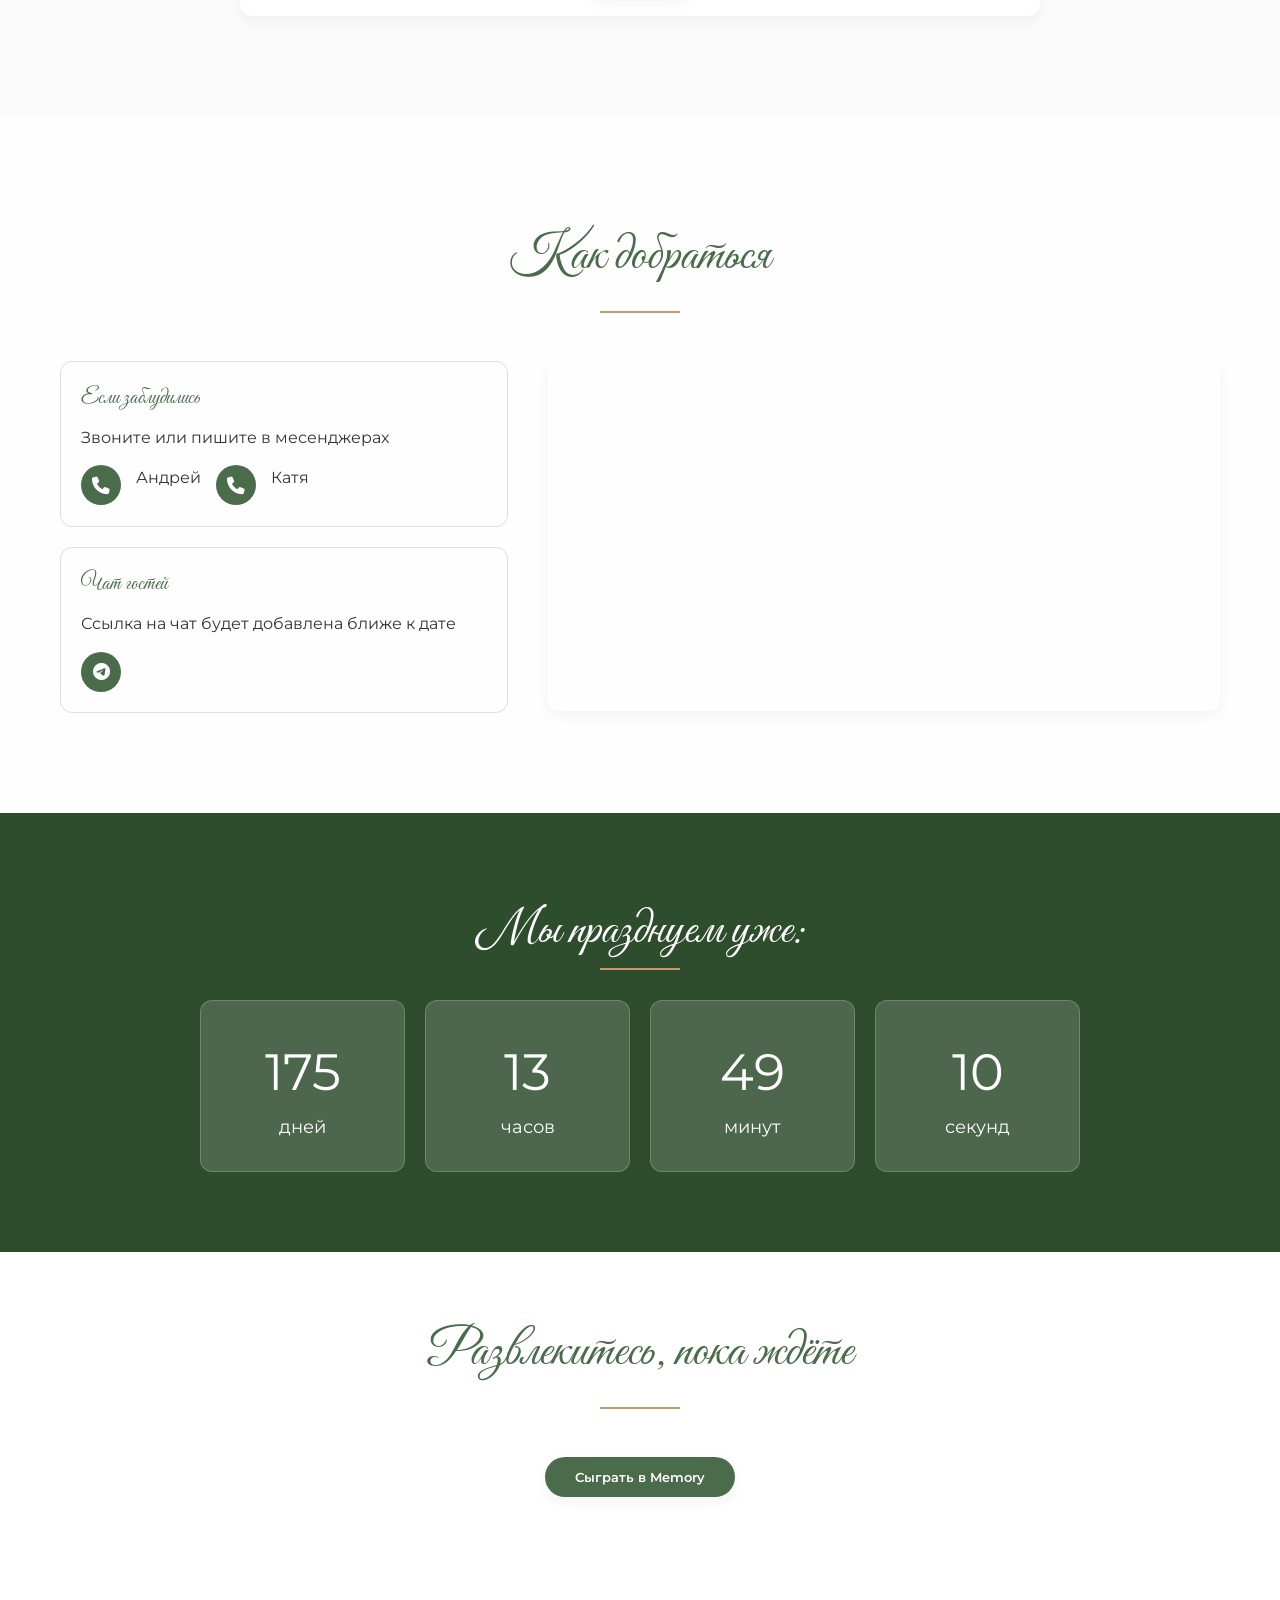
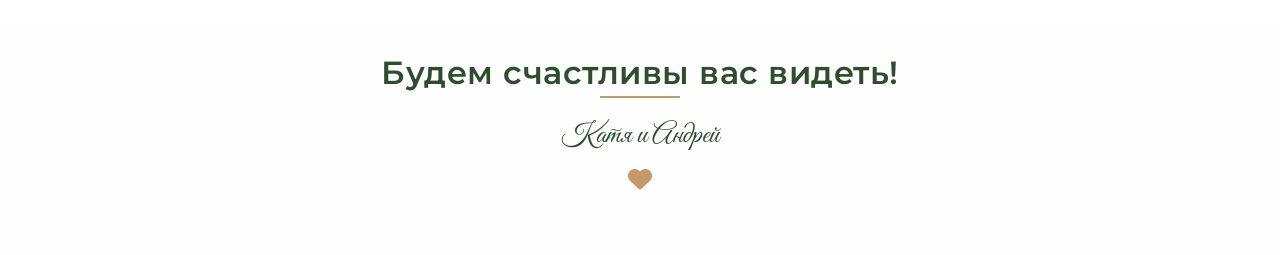
==== commit 96a1c670: "Update index.html обновили класс подзаголовков в блоках "дресскод" и "место"" ====
--- a/index.html
+++ b/index.html
@@ -194,7 +194,7 @@
     <section id="where">
         <div class="container">
         <h2>Где празднуем</h2>
-        <p class="location-info">Гостевой дом "Сосны, ели и залив" в пос. Ладыгино</p>
+        <p class="section-subtitle">Гостевой дом "Сосны, ели и залив" в пос. Ладыгино</p>
 
         <div class="gallery">
             <div class="polaroid-item gallery-polaroid">
@@ -338,7 +338,7 @@
     <div class="container">
         <h2>Что по дресс-коду</h2>
 
-        <p style="text-align: center; margin-bottom: 30px; font-style: italic;">
+        <p class="section-subtitle">
             Цветовая гамма нашей вечеринки навеянна балтийскими дюнами и прибрежными соснами. Выбирайте наряды в палитре песочных и хвойных оттенков.
         </p>
 
--- a/style.css
+++ b/style.css
@@ -682,11 +682,11 @@
 }
 
 /* Блок 2: Где празднуем */
-.location-info {
+.section-subtitle {
     text-align: center;
-    font-size: 1.2rem;
+    color: #6c757d;
     margin-bottom: 40px;
-    padding: 0 10px;
+    font-size: 1.1rem;
 }
 
 .gallery {
@@ -1051,6 +1051,196 @@
     to { opacity: 1; transform: translateY(0); }
 }
 
+/* Стили для радиокнопок */
+.radio-group {
+    margin-bottom: 25px;
+}
+
+.radio-options {
+    display: flex;
+    gap: 30px;
+    flex-wrap: wrap;
+}
+
+.radio-option {
+    display: flex;
+    align-items: center;
+    cursor: pointer;
+    position: relative;
+    padding-left: 35px;
+    margin-bottom: 12px;
+    font-size: 16px;
+    user-select: none;
+    color: #555;
+}
+
+.radio-option input {
+    position: absolute;
+    opacity: 0;
+    cursor: pointer;
+}
+
+.radio-custom {
+    position: absolute;
+    top: 0;
+    left: 0;
+    height: 22px;
+    width: 22px;
+    background-color: #fff;
+    border-radius: 50%;
+    border: 2px solid rgb(74, 108, 74);
+    transition: all 0.3s;
+}
+
+.radio-option:hover input ~ .radio-custom {
+    background-color: rgba(74, 108, 74, 0.1);
+}
+
+.radio-option input:checked ~ .radio-custom {
+    background-color: rgb(74, 108, 74);
+    border-color: rgb(74, 108, 74);
+}
+
+.radio-custom:after {
+    content: "";
+    position: absolute;
+    display: none;
+    top: 5px;
+    left: 5px;
+    width: 8px;
+    height: 8px;
+    border-radius: 50%;
+    background: white;
+}
+
+.radio-option input:checked ~ .radio-custom:after {
+    display: block;
+}
+
+.radio-text {
+    margin-left: 8px;
+}
+
+/* Для выделения активного состояния */
+.radio-option input:checked ~ .radio-text {
+    color: rgb(74, 108, 74);
+    font-weight: 500;
+}
+
+/* Отдельный класс специально для предупреждения в форме */
+.form-warning {
+    font-style: italic;
+    color: #8B7355;
+    font-size: 14px;
+    text-align: left;
+    margin: 15px 0 20px 0;
+    padding: 12px 15px;
+    border-radius: 5px;
+    background-color: #f9f9f9;
+    display: block;
+    width: 100%;
+    box-sizing: border-box;
+    border-left: 3px solid rgb(74, 108, 74);
+}
+
+/* С акцентом */
+.form-warning.accent {
+    background-color: rgba(139, 115, 85, 0.05);
+    border-left: 3px solid #8B7355;
+}
+
+/* Стиль для ссылки в уведомлении */
+.notice-link {
+    color: rgb(74, 108, 74);
+    font-weight: 600;
+    text-decoration: underline;
+    text-underline-offset: 2px;
+}
+
+.notice-link:hover {
+    color: rgb(60, 88, 60);
+    text-decoration: none;
+}
+
+/* Усиливаем специфичность для уведомления внутри формы */
+#form .timeline-note {
+    margin-top: 0;
+    margin-bottom: 25px;
+}
+
+/* Стили для уведомления - такой же стиль как timeline-note */
+.form-notice {
+    font-style: italic;
+    color: #666;
+    font-size: 14px;
+    text-align: left;
+    margin-bottom: 25px;
+    background-color: #f9f9f9;
+    padding: 15px;
+    border-radius: 5px;
+    border-left: 3px solid rgb(74, 108, 74);
+    animation: fadeIn 0.5s;
+}
+
+.form-notice p {
+    margin: 0 0 8px 0;
+}
+
+.form-notice p:last-child {
+    margin-bottom: 0;
+}
+
+.notice-link {
+    color: rgb(74, 108, 74);
+    font-weight: 600;
+    text-decoration: none;
+    border-bottom: 1px dashed rgb(74, 108, 74);
+}
+
+.notice-link:hover {
+    border-bottom: 1px solid rgb(74, 108, 74);
+}
+
+/* Анимации */
+@keyframes fadeIn {
+    from { opacity: 0; transform: translateY(-10px); }
+    to { opacity: 1; transform: translateY(0); }
+}
+
+/* Стили для полей textarea */
+textarea {
+    width: 100%;
+    padding: 12px 15px;
+    border: 1px solid #ddd;
+    border-radius: 6px;
+    font-family: inherit;
+    font-size: 16px;
+    resize: vertical;
+    min-height: 60px;
+    box-sizing: border-box;
+    transition: border-color 0.3s;
+}
+
+textarea:focus {
+    outline: none;
+    border-color: #4a6fa5;
+    box-shadow: 0 0 0 2px rgba(74, 111, 165, 0.1);
+}
+
+/* Форма в целом */
+.form-hint {
+    font-size: 13px;
+    color: #666;
+    margin-top: 6px;
+    font-style: italic;
+}
+
+/* Отключение опций */
+select option:disabled {
+    color: #999;
+    background-color: #f5f5f5;
+}
+
 /* Блок 8: Как добраться с единой рамкой */
 .map-unified-container {
     background-color: transparent; /* Изменено с white на прозрачный */
@@ -1201,6 +1391,7 @@
     background-color: var(--dark-green);
     width: 100%;
     overflow: hidden;
+    position: relative; /* Добавлено для позиционирования эффектов */
 }
 
 .countdown h2 {
@@ -1209,18 +1400,23 @@
     font-family: 'Great Vibes', cursive;
     font-size: 3rem;
     padding: 0 10px;
+    position: relative;
+    z-index: 2; /* Чтобы текст был поверх эффектов */
 }
 
 .countdown h2:after {
     background-color: var(--accent-color);
 }
 
+/* Стили для режима праздника */
 .timer {
     display: flex;
     justify-content: center;
     gap: 10px;
     flex-wrap: wrap;
     padding: 0 10px;
+    position: relative;
+    z-index: 2; /* Чтобы таймер был поверх эффектов */
 }
 
 .timer-item {
@@ -1232,24 +1428,27 @@
     border: 1px solid rgba(255, 255, 255, 0.2);
 }
 
-.timer-value {
-    font-size: 2rem;
-    font-weight: 700;
-    line-height: 1;
-    font-family: 'Montserrat', sans-serif;
-}
-
-.timer-label {
-    font-size: 0.8rem;
-    opacity: 0.9;
-    margin-top: 5px;
+/* Анимация салюта */
+@keyframes explode {
+    0% {
+        transform: scale(1);
+        opacity: 1;
+    }
+    50% {
+        transform: scale(3);
+        opacity: 0.7;
+    }
+    100% {
+        transform: scale(0);
+        opacity: 0;
+    }
 }
 
 /* ДЕСКТОП - только для экранов ШИРЕ 768px */
 @media (min-width: 769px) {
     .timer {
         gap: 20px;
-        flex-wrap: nowrap; /* Важно: запрещаем перенос на десктопе */
+        flex-wrap: nowrap;
         max-width: 900px;
         margin: 0 auto;
     }
@@ -1257,7 +1456,7 @@
     .timer-item {
         min-width: 100px;
         padding: 25px 15px;
-        flex: 1; /* Равномерно распределяем ширину */
+        flex: 1;
     }
     
     .timer-value {
@@ -2198,3 +2397,164 @@
     padding: 15px;
     border-top: 1px dashed #e0d6c9;
 }
+
+/* Стили для страницы редактирования */
+.edit-page-body {
+    background-color: #f8f9f7;
+    font-family: 'Montserrat', sans-serif;
+    color: #333;
+    margin: 0;
+    padding: 0;
+    line-height: 1.6;
+}
+
+.edit-page-header {
+    background-color: #4a6c4a;
+    color: white;
+    padding: 15px 0;
+    box-shadow: 0 2px 10px rgba(0, 0, 0, 0.1);
+    position: sticky;
+    top: 0;
+    z-index: 100;
+}
+
+.edit-page-header .container {
+    display: flex;
+    justify-content: space-between;
+    align-items: center;
+    max-width: 1200px;
+    margin: 0 auto;
+    padding: 0 20px;
+}
+
+.edit-back-to-main {
+    color: white;
+    text-decoration: none;
+    font-weight: 500;
+    display: flex;
+    align-items: center;
+    gap: 8px;
+    transition: opacity 0.3s;
+}
+
+.edit-back-to-main:hover {
+    opacity: 0.8;
+}
+
+.edit-logo-small {
+    display: flex;
+    align-items: center;
+    gap: 10px;
+}
+
+.edit-logo-small .edit-logo-text {
+    font-family: 'Great Vibes', cursive;
+    font-size: 1.5rem;
+    color: white;
+}
+
+.edit-logo-small .edit-logo-branch svg {
+    width: 22px;
+    height: 22px;
+}
+
+.edit-logo-small .edit-logo-branch svg path {
+    fill: white;
+}
+
+.edit-container {
+    max-width: 800px;
+    margin: 40px auto;
+    padding: 0 20px;
+}
+
+.edit-title {
+    text-align: center;
+    color: #4a6c4a;
+    font-size: 3.2rem;
+    margin-bottom: 15px;
+    font-weight: 400;
+}
+
+.edit-title::after {
+    content: '';
+    position: absolute;
+    width: 80px;
+    height: 2px;
+    background-color: var(--accent-color);
+    bottom: 0;
+    left: 50%;
+    transform: translateX(-50%);
+}
+
+.edit-form-section {
+    background-color: white;
+    border-radius: 12px;
+    padding: 40px;
+    box-shadow: 0 4px 20px rgba(0, 0, 0, 0.08);
+    margin-bottom: 40px;
+}
+
+/* Класс для кнопки отмены */
+.btn-cancel {
+    background-color: #6c757d !important;
+}
+
+.btn-cancel:hover {
+    background-color: #5a6268 !important;
+    transform: translateY(-3px);
+}
+
+/* Контейнер для кнопок формы */
+.form-buttons {
+    display: flex;
+    gap: 15px;
+    margin-top: 30px;
+    justify-content: center;
+}
+
+@media (max-width: 576px) {
+    .form-buttons {
+        flex-direction: column;
+        align-items: center; /* Центрируем на мобильных */
+    }
+    
+    .form-buttons .btn {
+        width: auto; /* Не растягиваем на всю ширину */
+        min-width: 200px; /* Минимальная ширина для красоты */
+    }
+}
+
+/* Медиазапросы */
+@media (max-width: 768px) {
+    .edit-page-header .container {
+        padding: 0 15px;
+    }
+    
+    .edit-container {
+        padding: 0 15px;
+        margin: 20px auto;
+    }
+    
+    .edit-form-section {
+        padding: 25px 20px;
+    }
+    
+    .edit-title {
+        font-size: 1.8rem;
+    }
+}
+
+@media (max-width: 480px) {
+    .edit-logo-small .edit-logo-text {
+        font-size: 1.3rem;
+    }
+    
+    .edit-back-to-main span {
+        display: none;
+    }
+    
+    .edit-back-to-main i {
+        font-size: 1.2rem;
+    }
+}
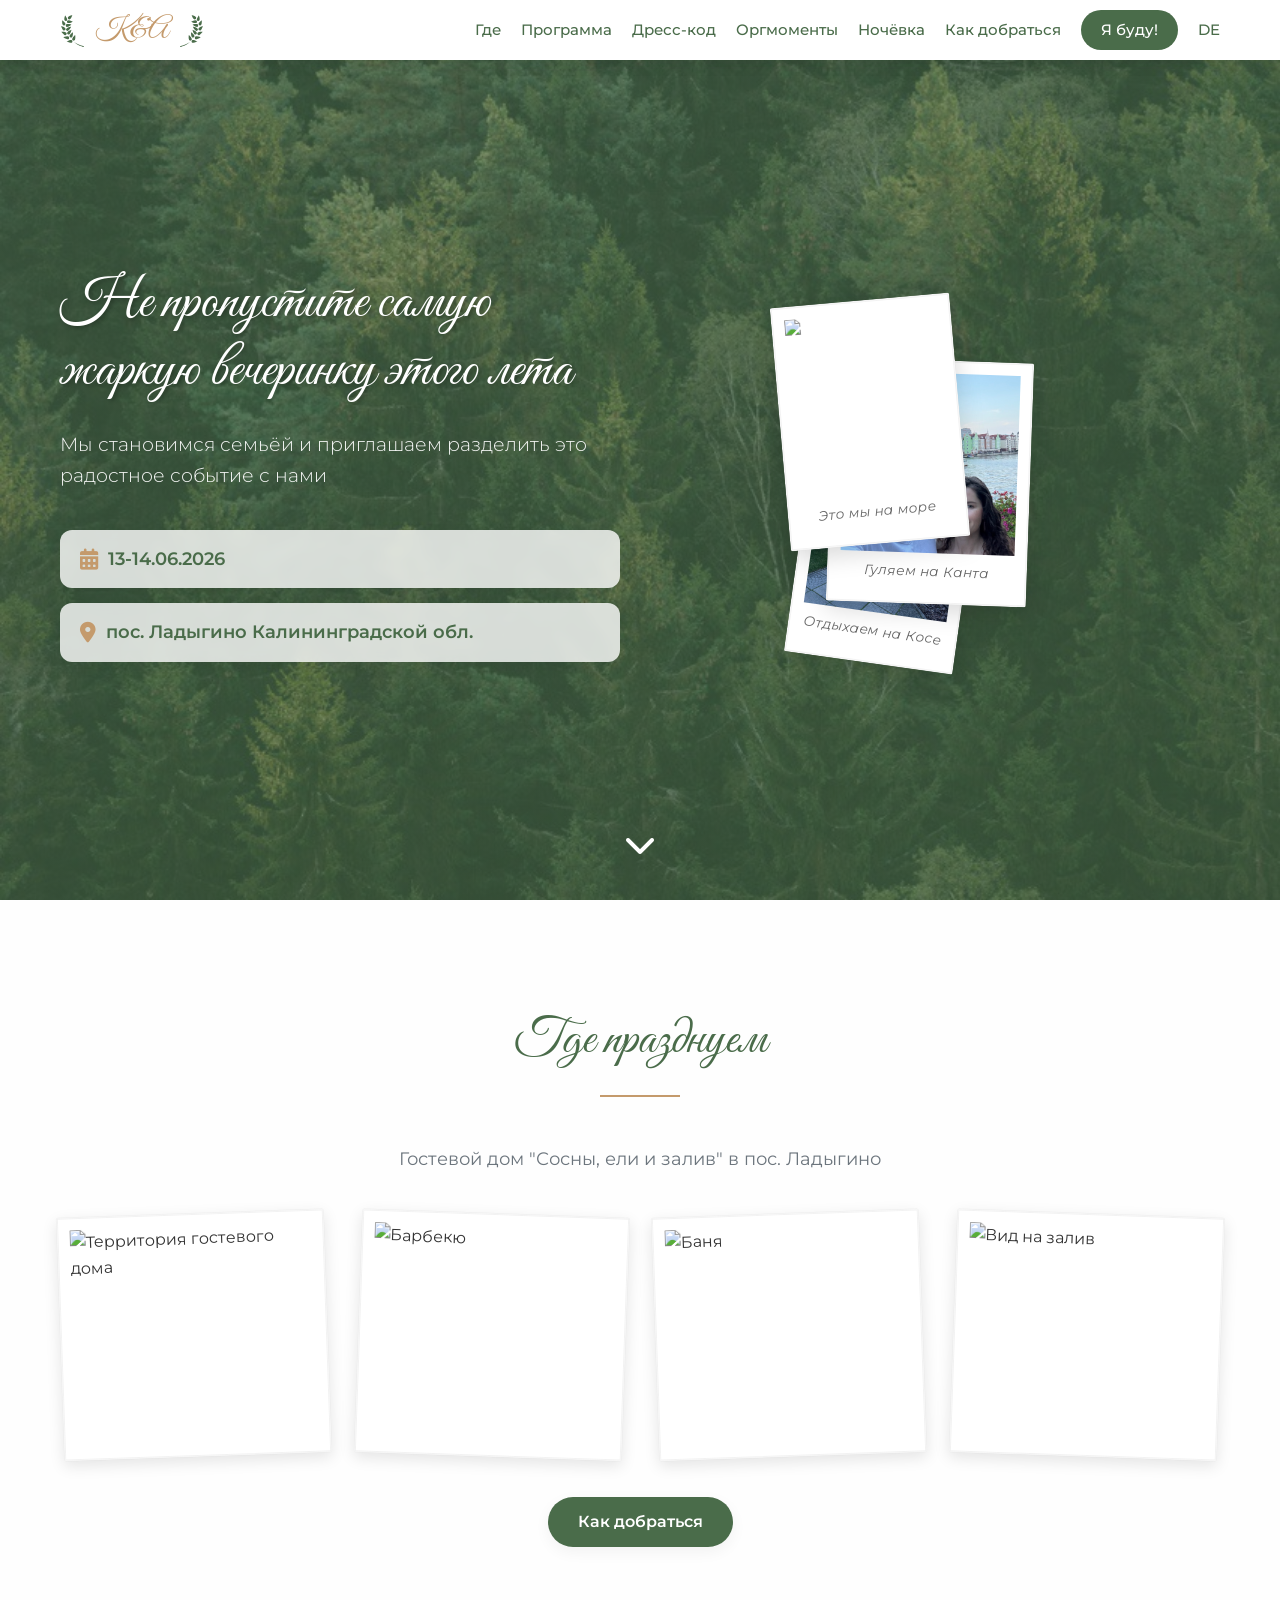
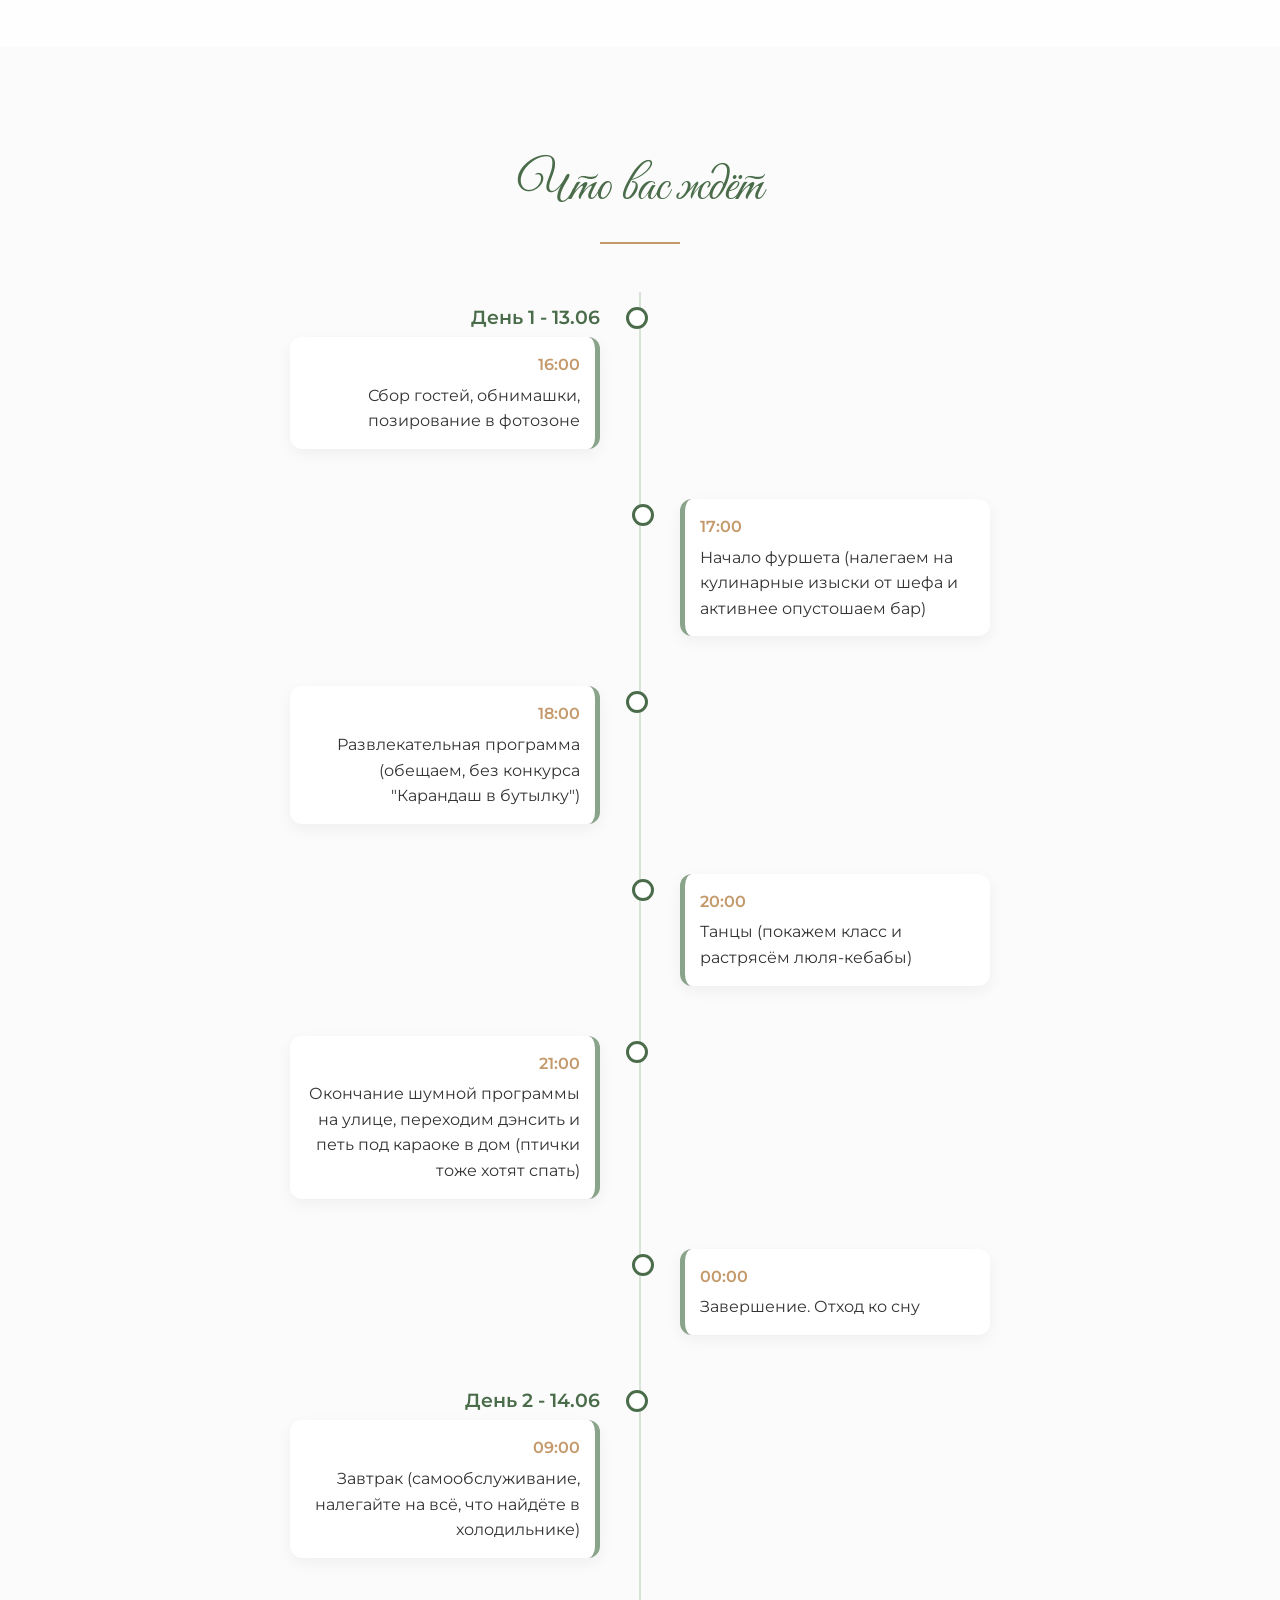
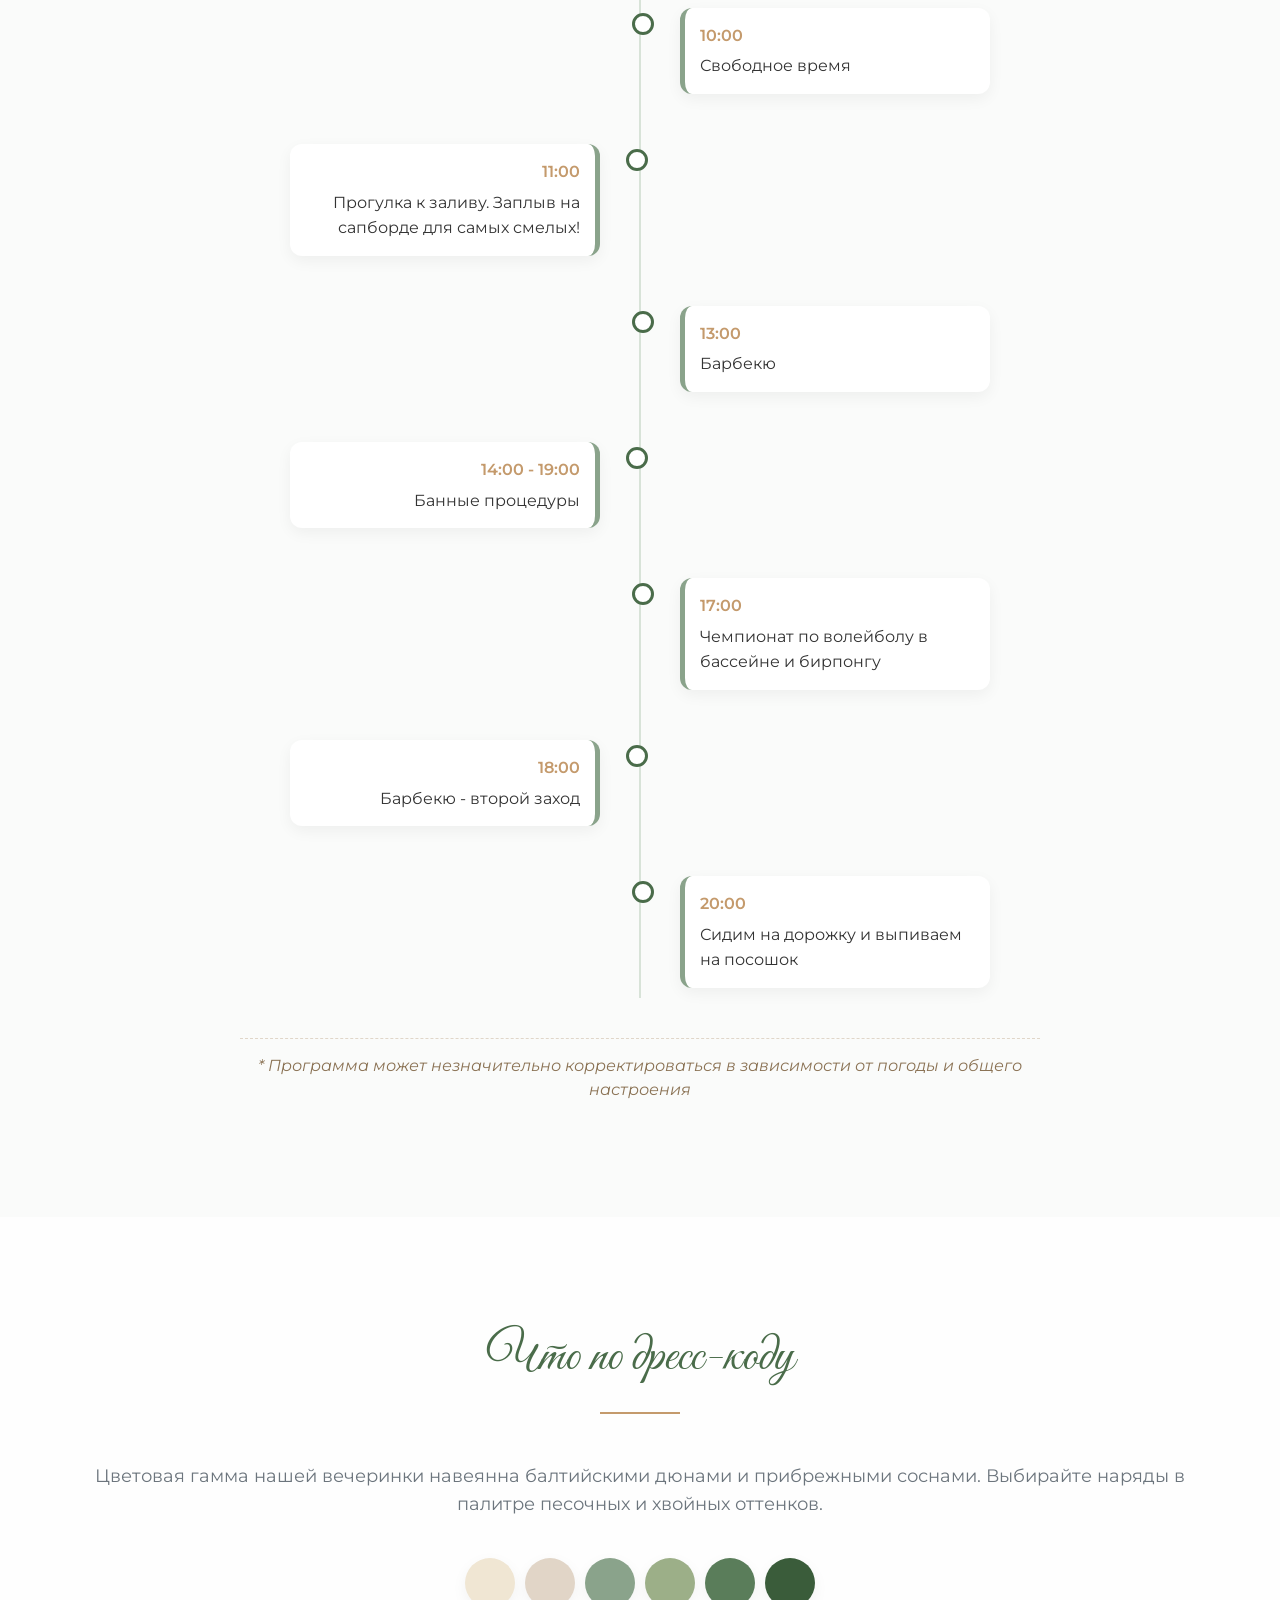
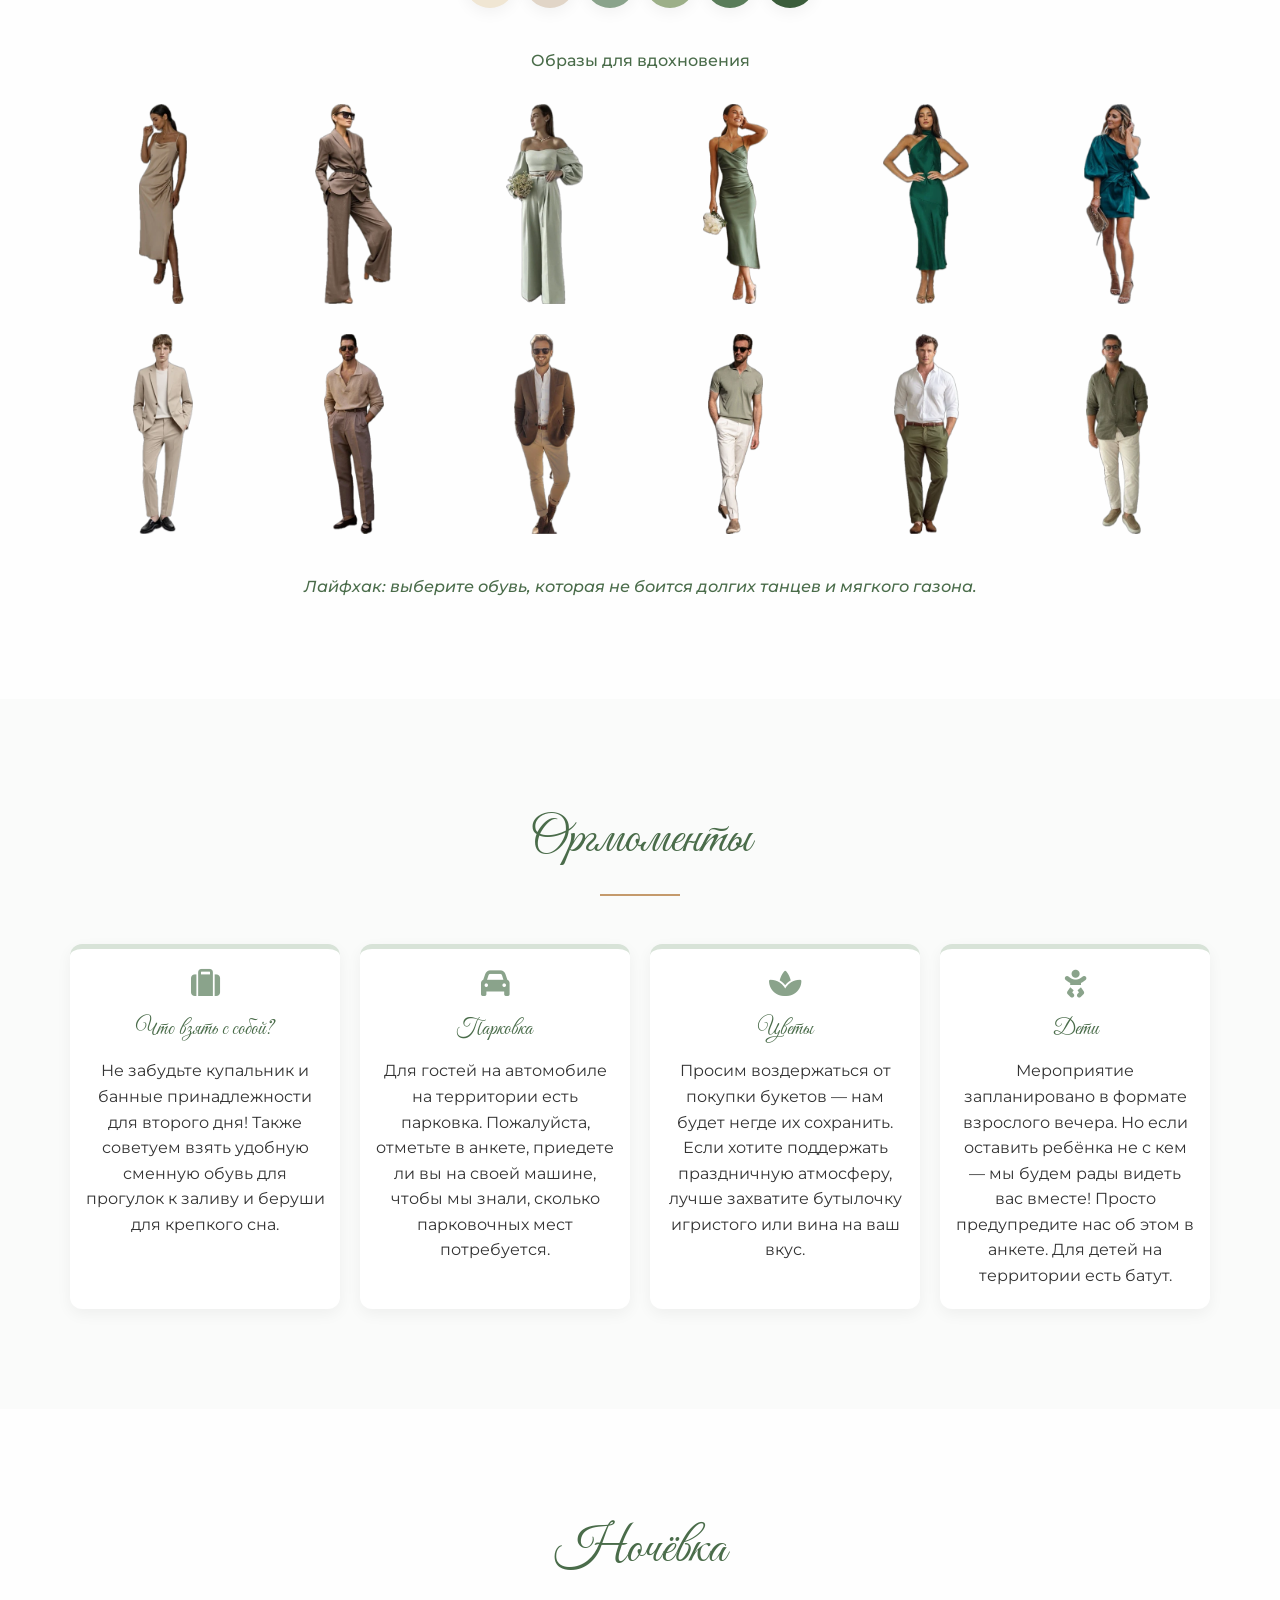
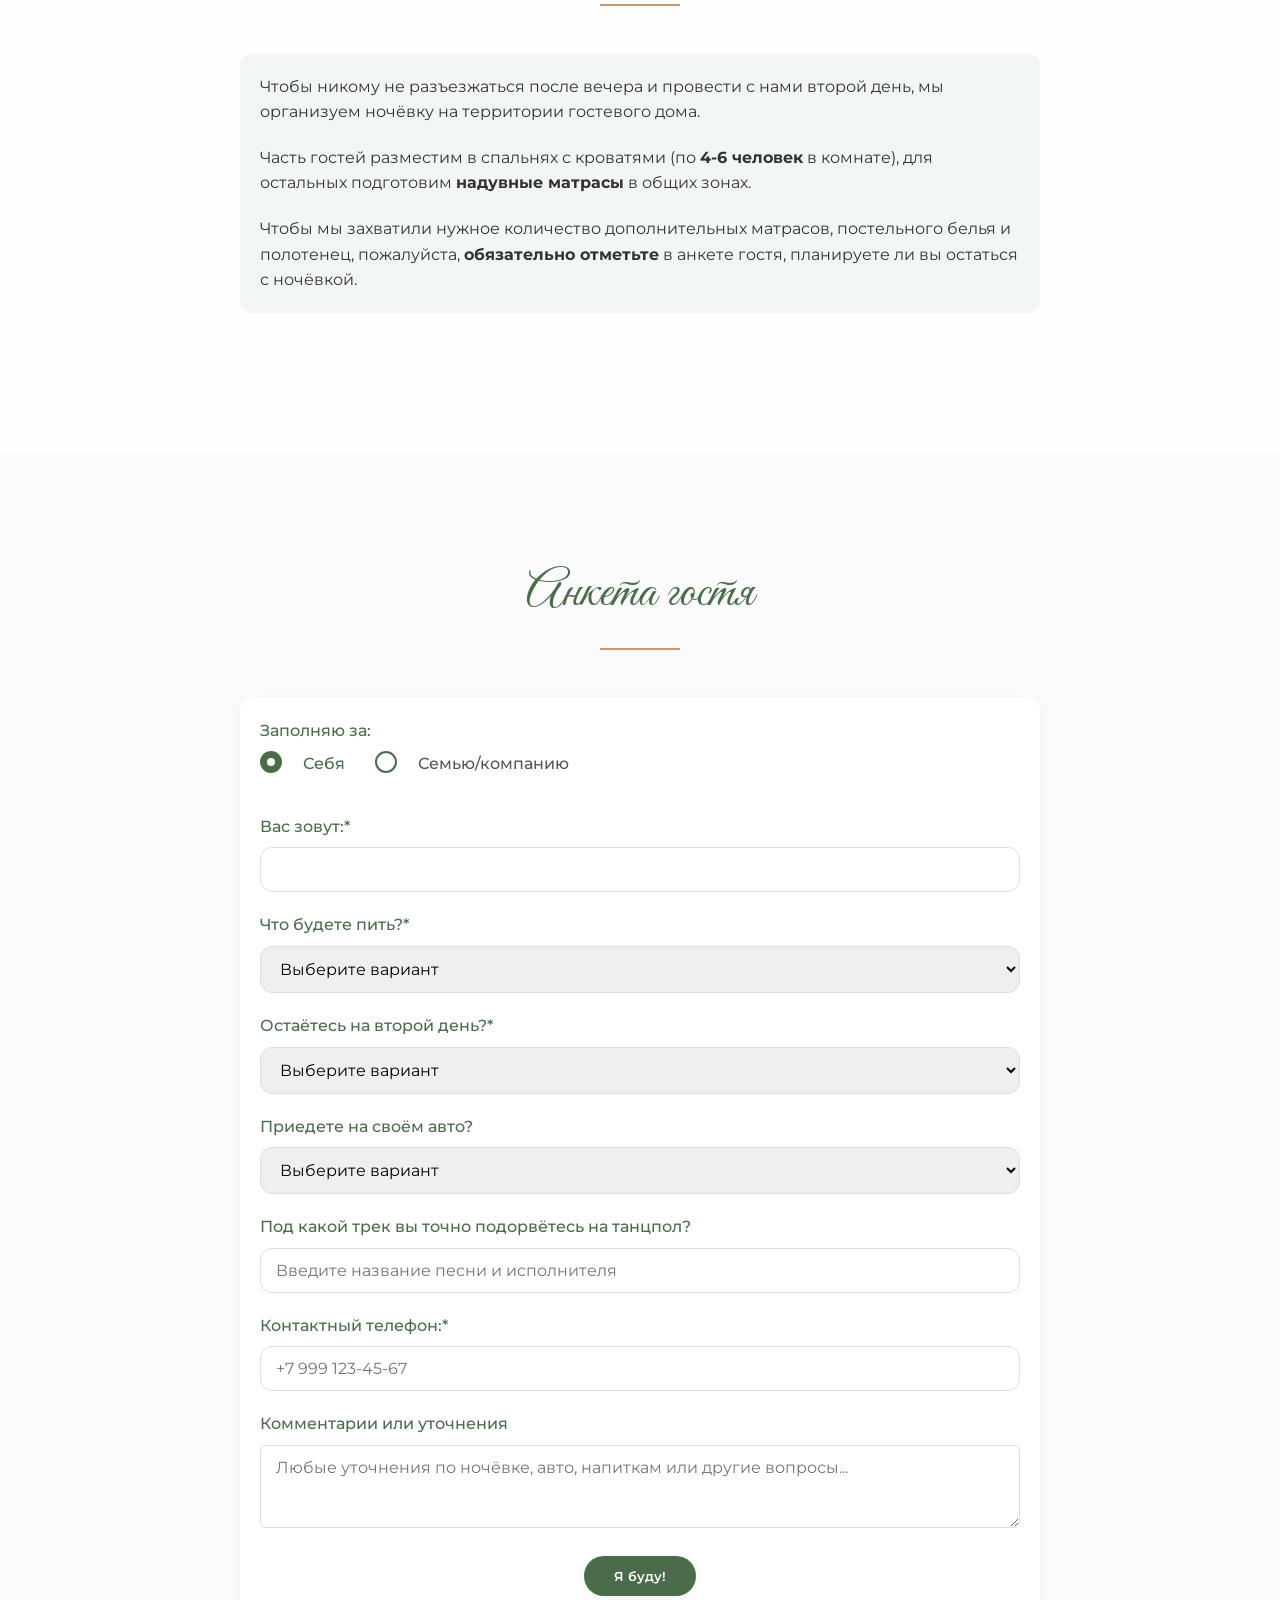
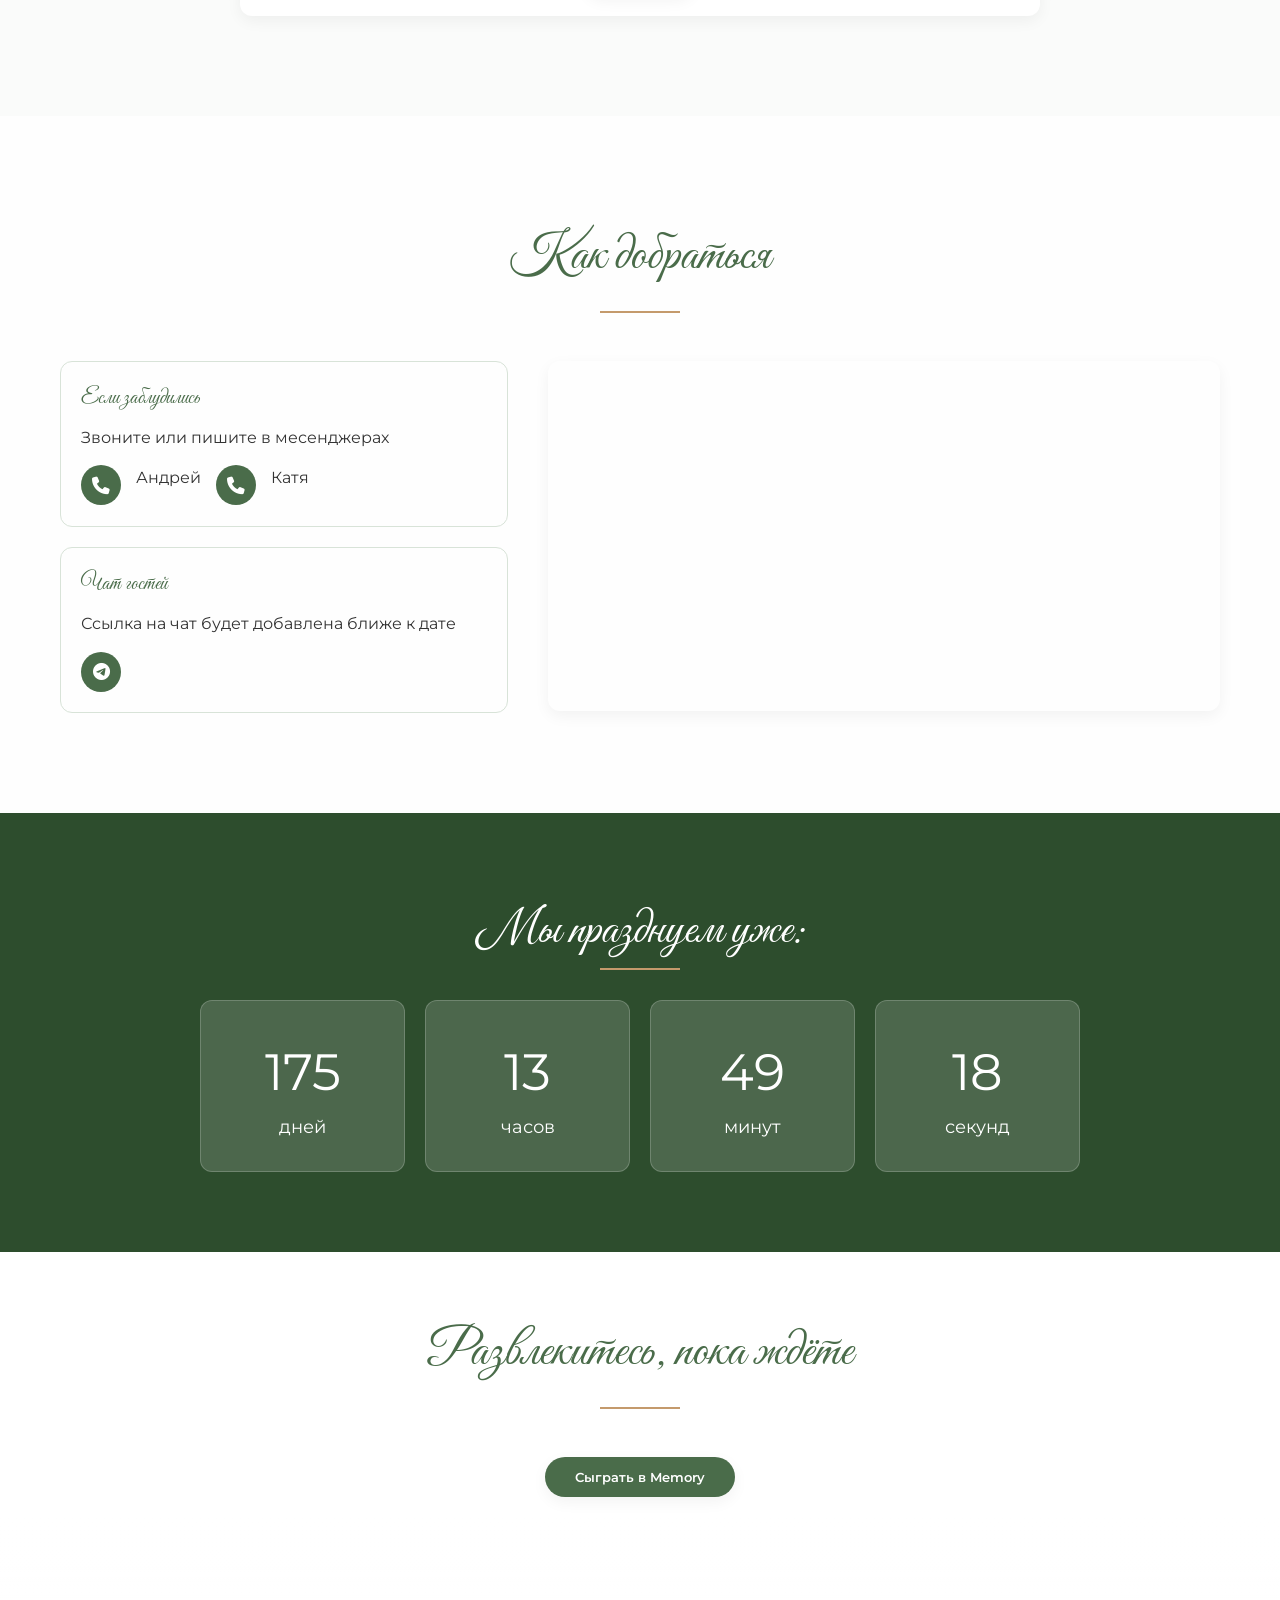
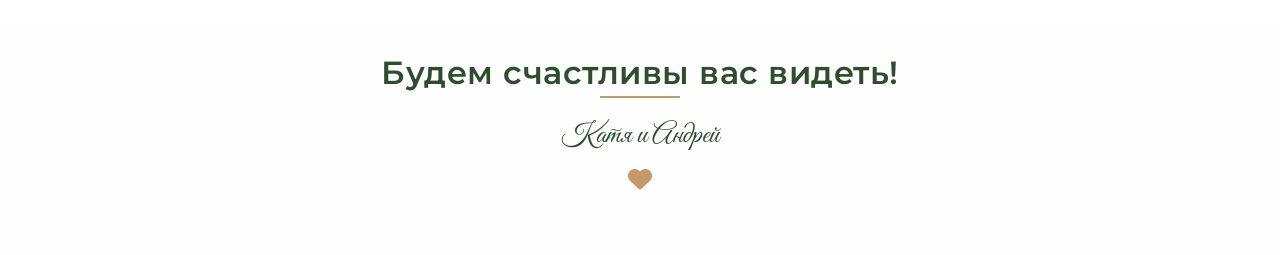
==== commit 8808784a: "Update index.html новый класс для подсказки мультиселекта напитков" ====
--- a/index.html
+++ b/index.html
@@ -523,7 +523,7 @@
                             <option value="everything">🥴 Всё, что нальют</option>
                             <option value="Позже">Решим позже</option>
                         </select>
-                        <p class="form-hint">Для выбора нескольких вариантов удерживайте Ctrl (Windows) или Cmd (Mac)</p>
+                        <p class="form-hint multiselect-hint">Для выбора нескольких вариантов удерживайте Ctrl (Windows) или Cmd (Mac)</p>
                     </div>
                 </div>
 
--- a/style.css
+++ b/style.css
@@ -1127,6 +1127,19 @@
     font-weight: 500;
 }
 
+/* Стили для заблокированных полей после отправки */
+.submitted-field {
+    opacity: 0.7;
+    cursor: not-allowed;
+    background-color: #f8f9fa;
+}
+
+.permanent-disabled {
+    background-color: #6c757d !important;
+    cursor: not-allowed !important;
+    opacity: 0.7;
+}
+
 /* Отдельный класс специально для предупреждения в форме */
 .form-warning {
     font-style: italic;
@@ -1239,6 +1252,21 @@
 select option:disabled {
     color: #999;
     background-color: #f5f5f5;
+}
+
+/* Стили для подсказки мультиселекта */
+.multiselect-hint {
+    font-size: 0.85rem;
+    color: #666;
+    margin-top: 5px;
+    font-style: italic;
+}
+
+/* Скрываем на мобильных */
+@media (max-width: 768px) {
+    .multiselect-hint {
+        display: none !important;
+    }
 }
 
 /* Блок 8: Как добраться с единой рамкой */
@@ -2472,11 +2500,13 @@
     text-align: center;
     color: #4a6c4a;
     font-size: 3.2rem;
-    margin-bottom: 15px;
+    margin-bottom: 3rem;
     font-weight: 400;
-}
-
-.edit-title::after {
+    position: relative;
+    padding-bottom: 15px;
+}
+
+.edit-title:after {
     content: '';
     position: absolute;
     width: 80px;
@@ -2497,11 +2527,26 @@
 
 /* Класс для кнопки отмены */
 .btn-cancel {
+    font-size: 13.3333px !important;
+    text-decoration: none !important;
+    display: inline-block;
     background-color: #6c757d !important;
+    color: white;
+    padding: 12px 30px;
+    border-radius: 30px;
+    text-decoration: none;
+    font-weight: 600;
+    border: none;
+    cursor: pointer;
+    transition: all 0.3s;
+    box-shadow: var(--shadow);
+    font-family: 'Montserrat', sans-serif;
+    text-align: center;
+    max-width: 100%;
 }
 
 .btn-cancel:hover {
-    background-color: #5a6268 !important;
+    background-color: #7a7f85 !important;
     transform: translateY(-3px);
 }
 
@@ -2558,3 +2603,189 @@
         font-size: 1.2rem;
     }
 }
+
+/* ДОБАВЬТЕ ЭТИ СТИЛИ В КОНЕЦ ФАЙЛА */
+
+/* Контейнер для кнопок формы */
+.form-buttons {
+    display: flex;
+    gap: 20px; /* Увеличиваем отступ между кнопками */
+    margin-top: 30px;
+    justify-content: center; /* Центрируем на десктопе */
+    flex-wrap: wrap; /* Разрешаем перенос на мобильных */
+}
+
+/* УДАЛИТЕ все эти стили и оставьте только: */
+.form-buttons .btn,
+.form-buttons .btn-cancel {
+    /* Удаляем flex: 1 и min-width: 0 */
+    padding: 12px 30px; /* Оригинальный padding из основного .btn */
+    text-align: center;
+    font-size: 16px !important; /* Фиксированный одинаковый размер шрифта */
+    line-height: 1.4;
+    border-radius: 30px;
+    border: none;
+    cursor: pointer;
+    transition: all 0.3s;
+    font-weight: 600;
+    font-family: 'Montserrat', sans-serif;
+    text-decoration: none;
+    box-sizing: border-box;
+    display: inline-flex;
+    align-items: center;
+    justify-content: center;
+    height: auto;
+    min-height: 44px; /* Фиксированная минимальная высота */
+}
+
+/* Кнопка "Сохранить изменения" */
+.form-buttons .btn[type="submit"] {
+    background-color: #4a6c4a;
+    color: white;
+    font-size: 16px !important; /* Явно задаем размер шрифта */
+}
+
+/* Кнопка "Отмена" */
+.form-buttons .btn-cancel {
+    background-color: #6c757d;
+    color: white;
+    font-size: 16px !important; /* Явно задаем размер шрифта */
+}
+
+/* Ховер-эффекты */
+.form-buttons .btn[type="submit"]:hover:not(:disabled) {
+    background-color: #5a7d5a;
+    transform: translateY(-2px);
+    box-shadow: 0 4px 8px rgba(0, 0, 0, 0.15);
+}
+
+.form-buttons .btn-cancel:hover {
+    background-color: #7a7f85;
+    transform: translateY(-2px);
+    box-shadow: 0 4px 8px rgba(0, 0, 0, 0.15);
+    color: white;
+    text-decoration: none;
+}
+
+/* Заблокированная кнопка */
+.form-buttons .btn[type="submit"]:disabled {
+    background-color: #cccccc !important;
+    color: #666666 !important;
+    cursor: not-allowed !important;
+    transform: none !important;
+    box-shadow: none !important;
+    opacity: 0.7;
+}
+
+/* Адаптивность */
+@media (max-width: 576px) {
+    .form-buttons {
+        flex-direction: column;
+        gap: 12px;
+    }
+    
+    .form-buttons .btn,
+    .form-buttons .btn-cancel {
+        width: 100%; /* На мобильных на всю ширину */
+        padding: 12px 20px;
+        min-height: 48px; /* Чуть больше на мобильных */
+    }
+}
+
+/* Стили для сообщения об ошибке на странице редактирования */
+.error-message {
+    background-color: rgba(255, 255, 255, 0.95);
+    border: 1px solid var(--light-green);
+    border-radius: var(--border-radius);
+    padding: 30px 40px;
+    margin: 40px auto;
+    max-width: 600px;
+    text-align: center;
+    box-shadow: var(--shadow);
+    animation: fadeIn 0.5s ease;
+}
+
+.error-message h3 {
+    color: var(--primary-green);
+    margin-bottom: 20px;
+    font-family: 'Montserrat', sans-serif;
+    font-weight: 600;
+    font-size: 1.5rem;
+    display: flex;
+    align-items: center;
+    justify-content: center;
+    gap: 10px;
+}
+
+.error-message h3 i {
+    color: var(--accent-color);
+    font-size: 1.3rem;
+}
+
+.error-message p {
+    color: var(--text);
+    margin-bottom: 30px;
+    font-size: 1rem;
+    line-height: 1.6;
+}
+
+/* Кнопка использует существующие стили .btn */
+.error-message .btn {
+    display: inline-block;
+    background-color: var(--primary-green);
+    color: white;
+    padding: 12px 30px;
+    border-radius: 30px;
+    text-decoration: none;
+    font-weight: 600;
+    border: none;
+    cursor: pointer;
+    transition: all 0.3s;
+    font-family: 'Montserrat', sans-serif;
+    box-shadow: var(--shadow);
+}
+
+.error-message .btn:hover {
+    background-color: var(--accent-green);
+    transform: translateY(-2px);
+}
+
+/* Адаптивность */
+@media (max-width: 768px) {
+    .error-message {
+        padding: 25px 20px;
+        margin: 30px 20px;
+    }
+    
+    .error-message h3 {
+        font-size: 1.3rem;
+    }
+}
+
+@media (max-width: 480px) {
+    .error-message {
+        padding: 20px 15px;
+    }
+}
+
+/* Единые стили для заблокированных кнопок на всех страницах */
+.btn:disabled,
+.btn.disabled,
+button:disabled[type="submit"] {
+    background-color: #cccccc !important;
+    color: #666666 !important;
+    cursor: not-allowed !important;
+    transform: none !important;
+    box-shadow: none !important;
+    opacity: 0.7 !important;
+    border: none !important;
+}
+
+/* Ховер для заблокированной кнопки - убираем все эффекты */
+.btn:disabled:hover,
+.btn.disabled:hover,
+button:disabled[type="submit"]:hover {
+    background-color: #cccccc !important;
+    transform: none !important;
+    box-shadow: none !important;
+}
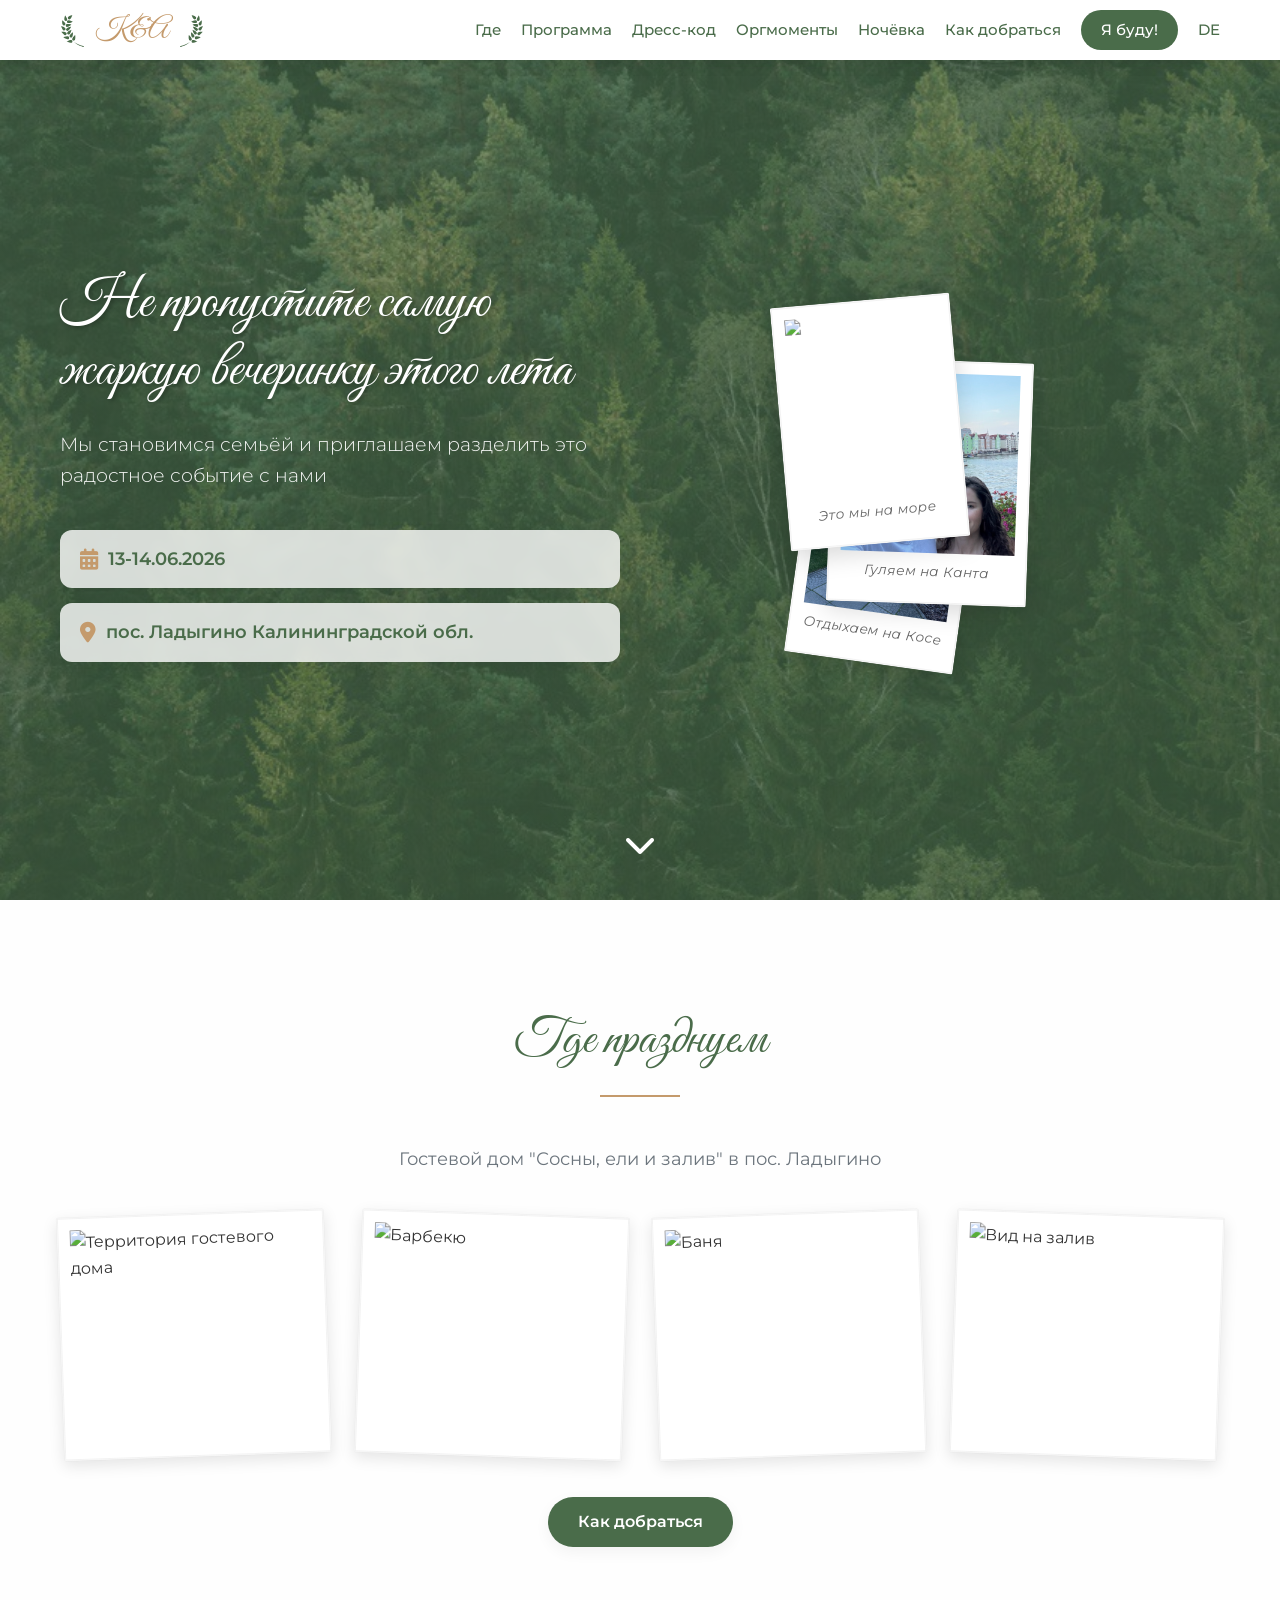
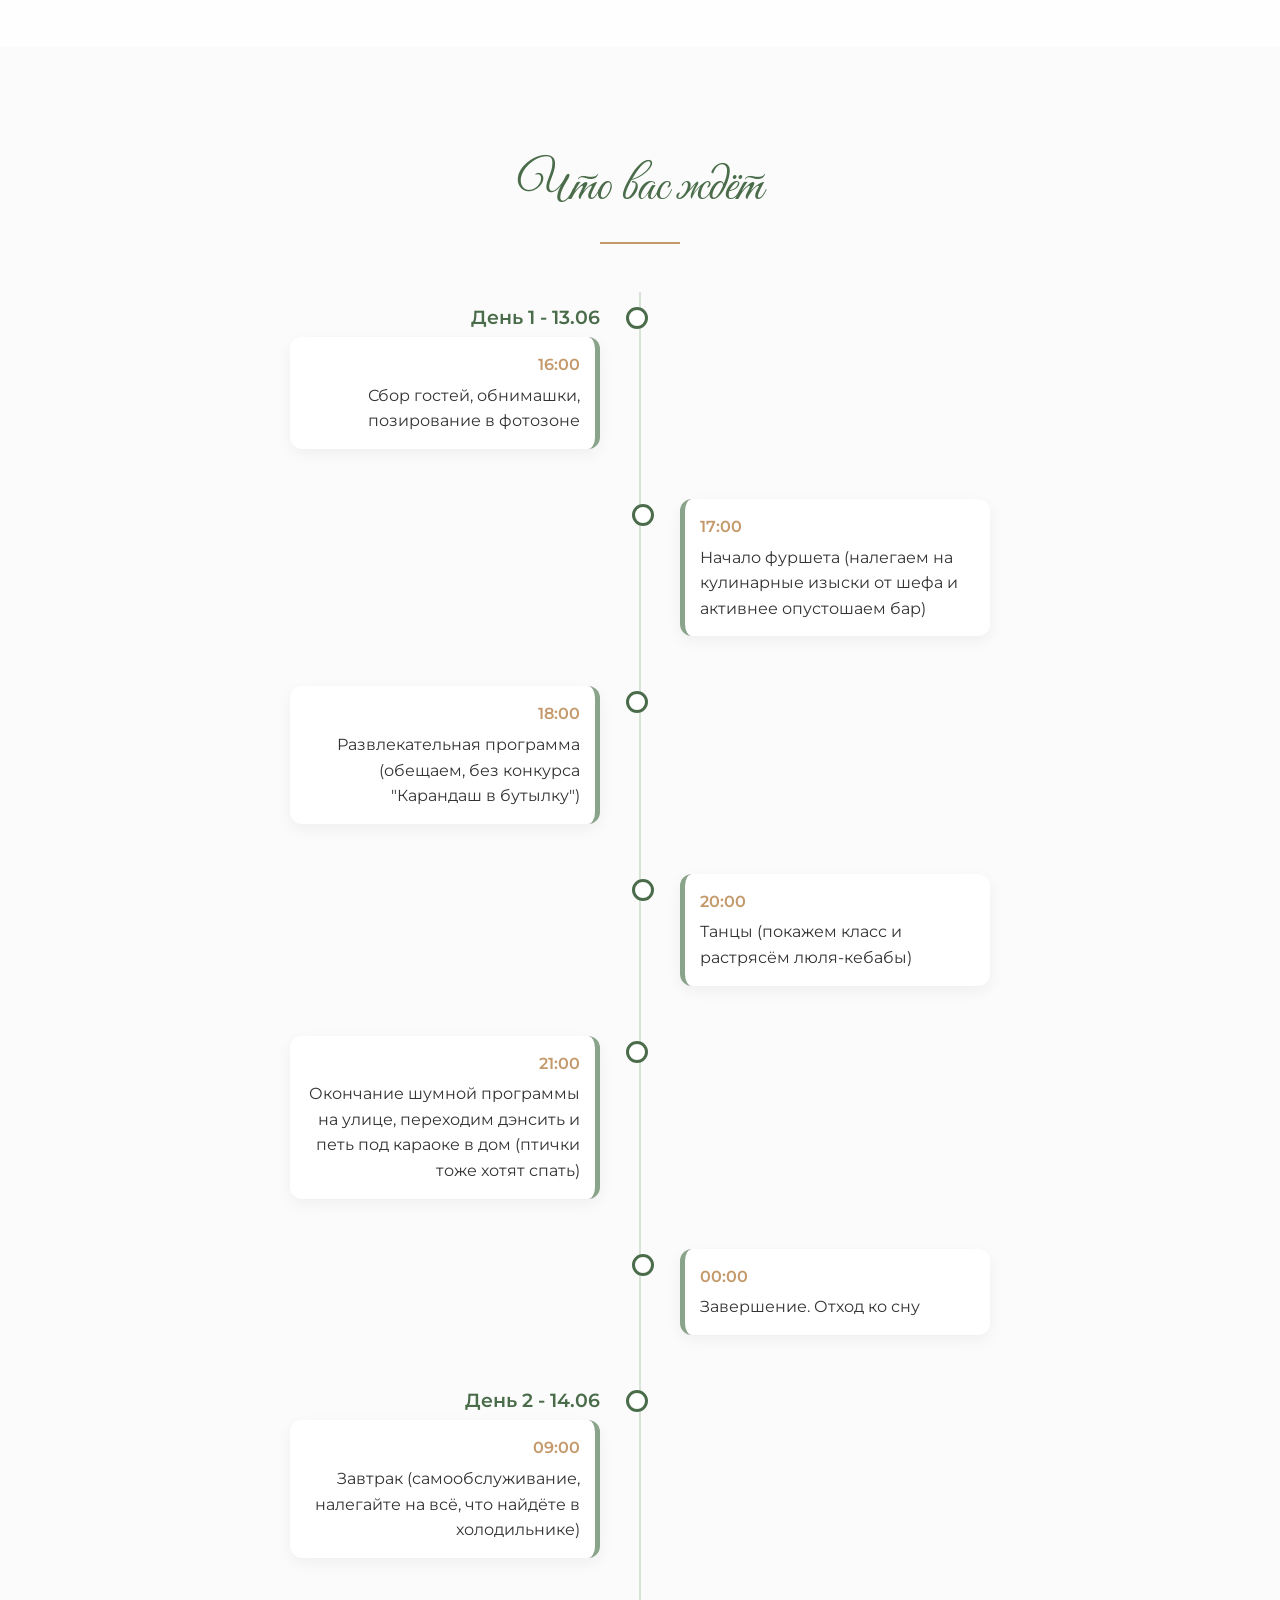
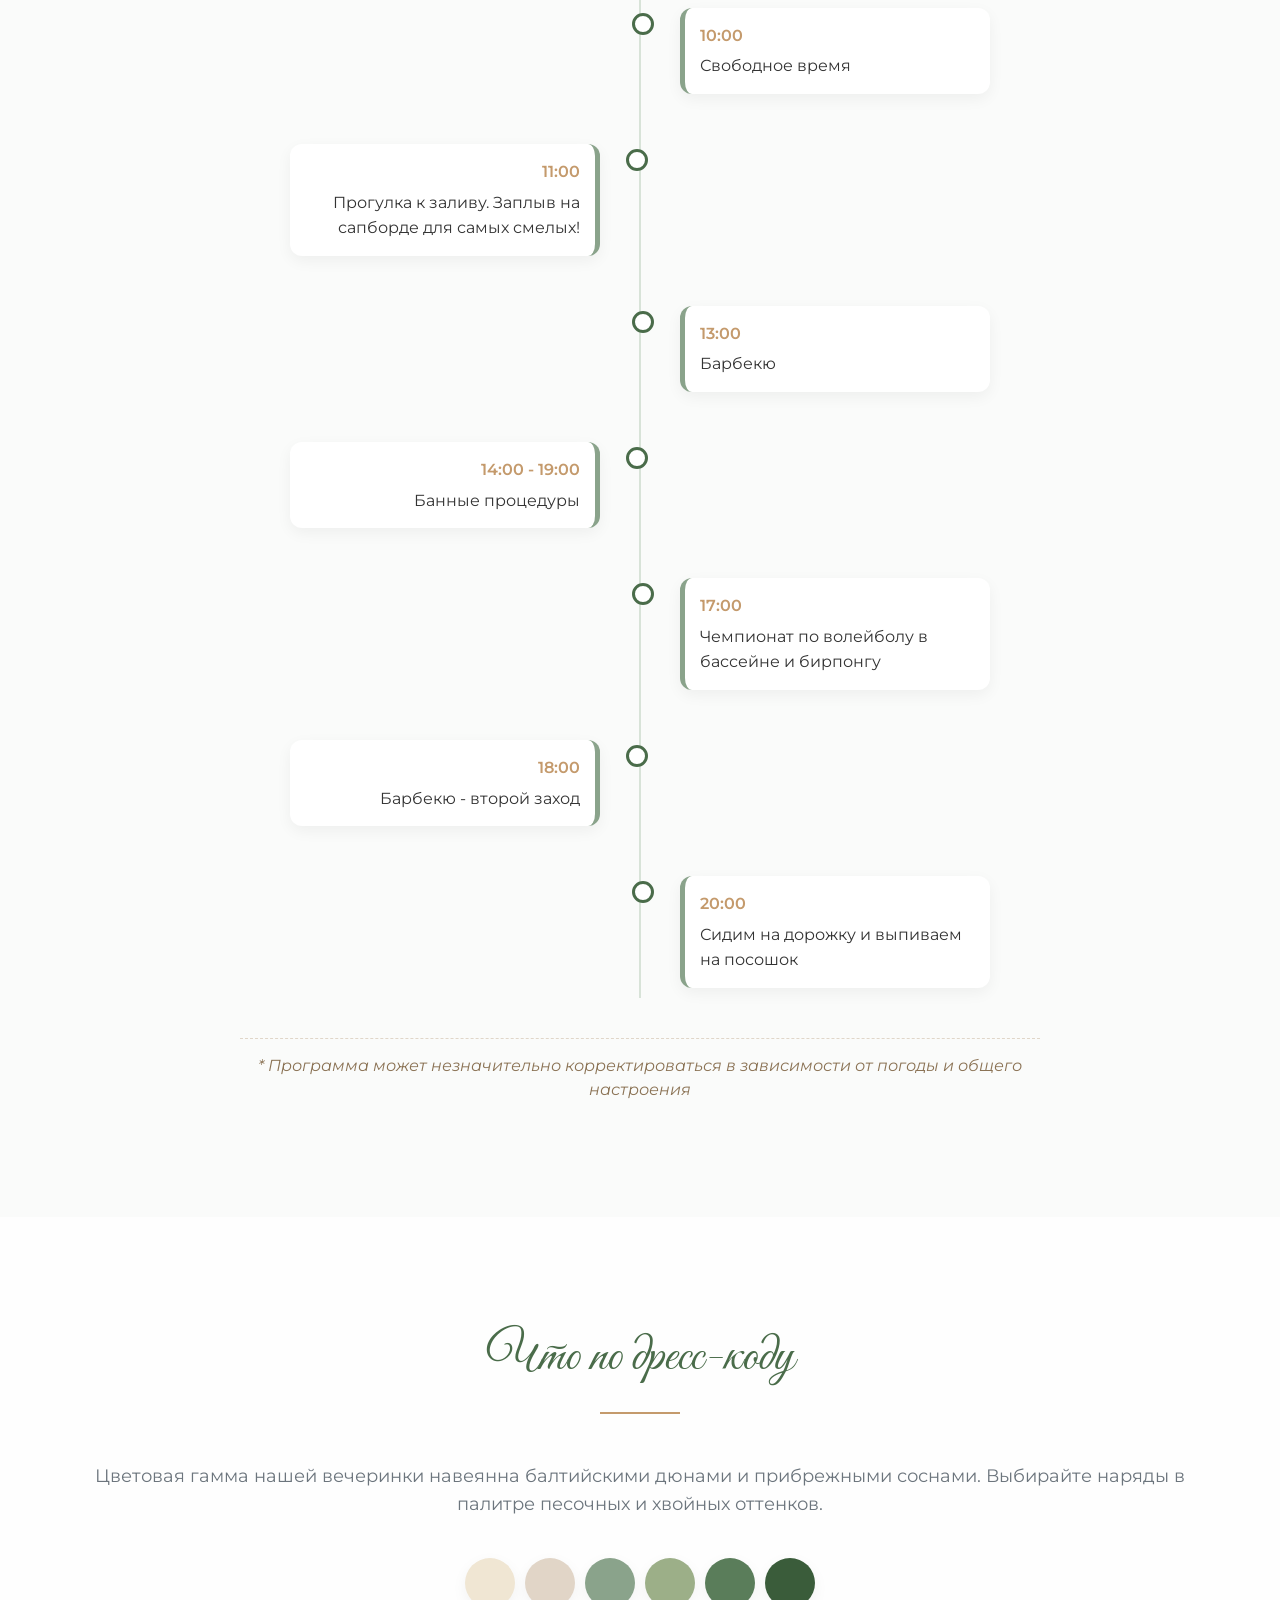
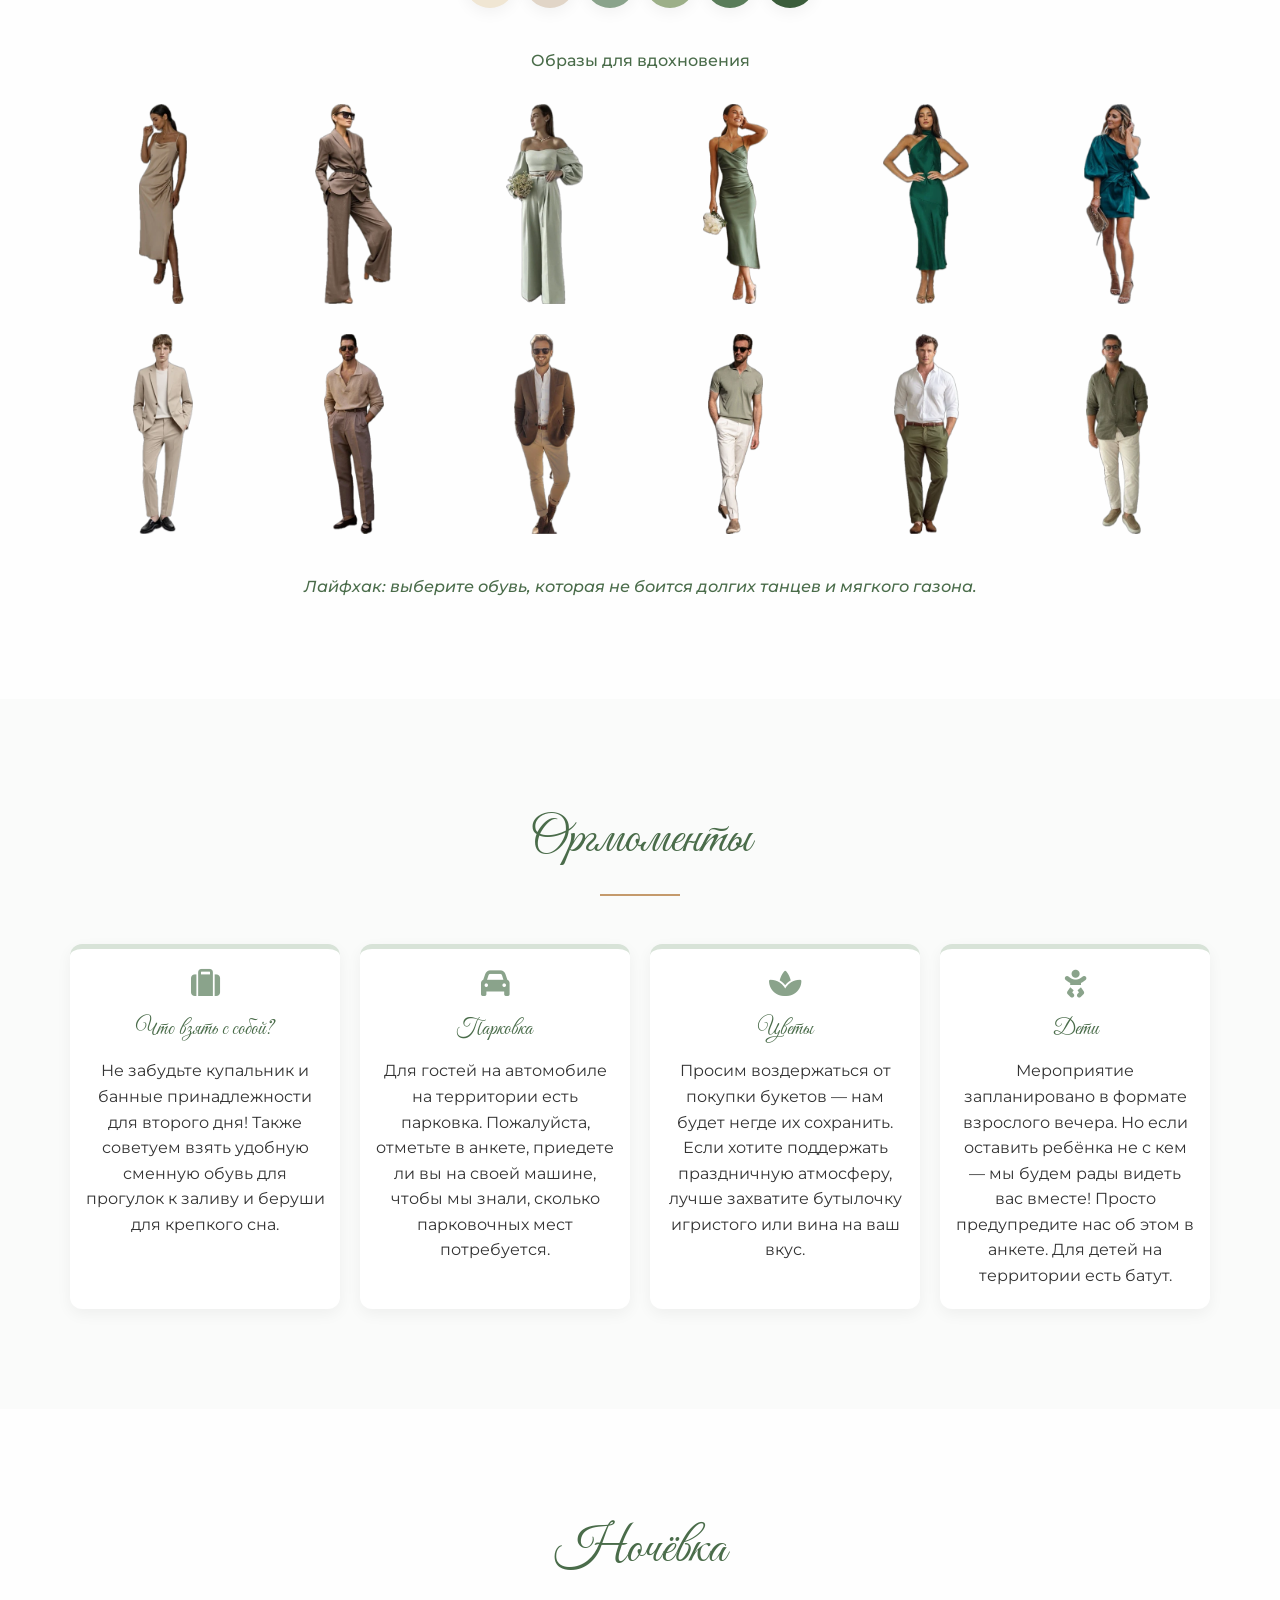
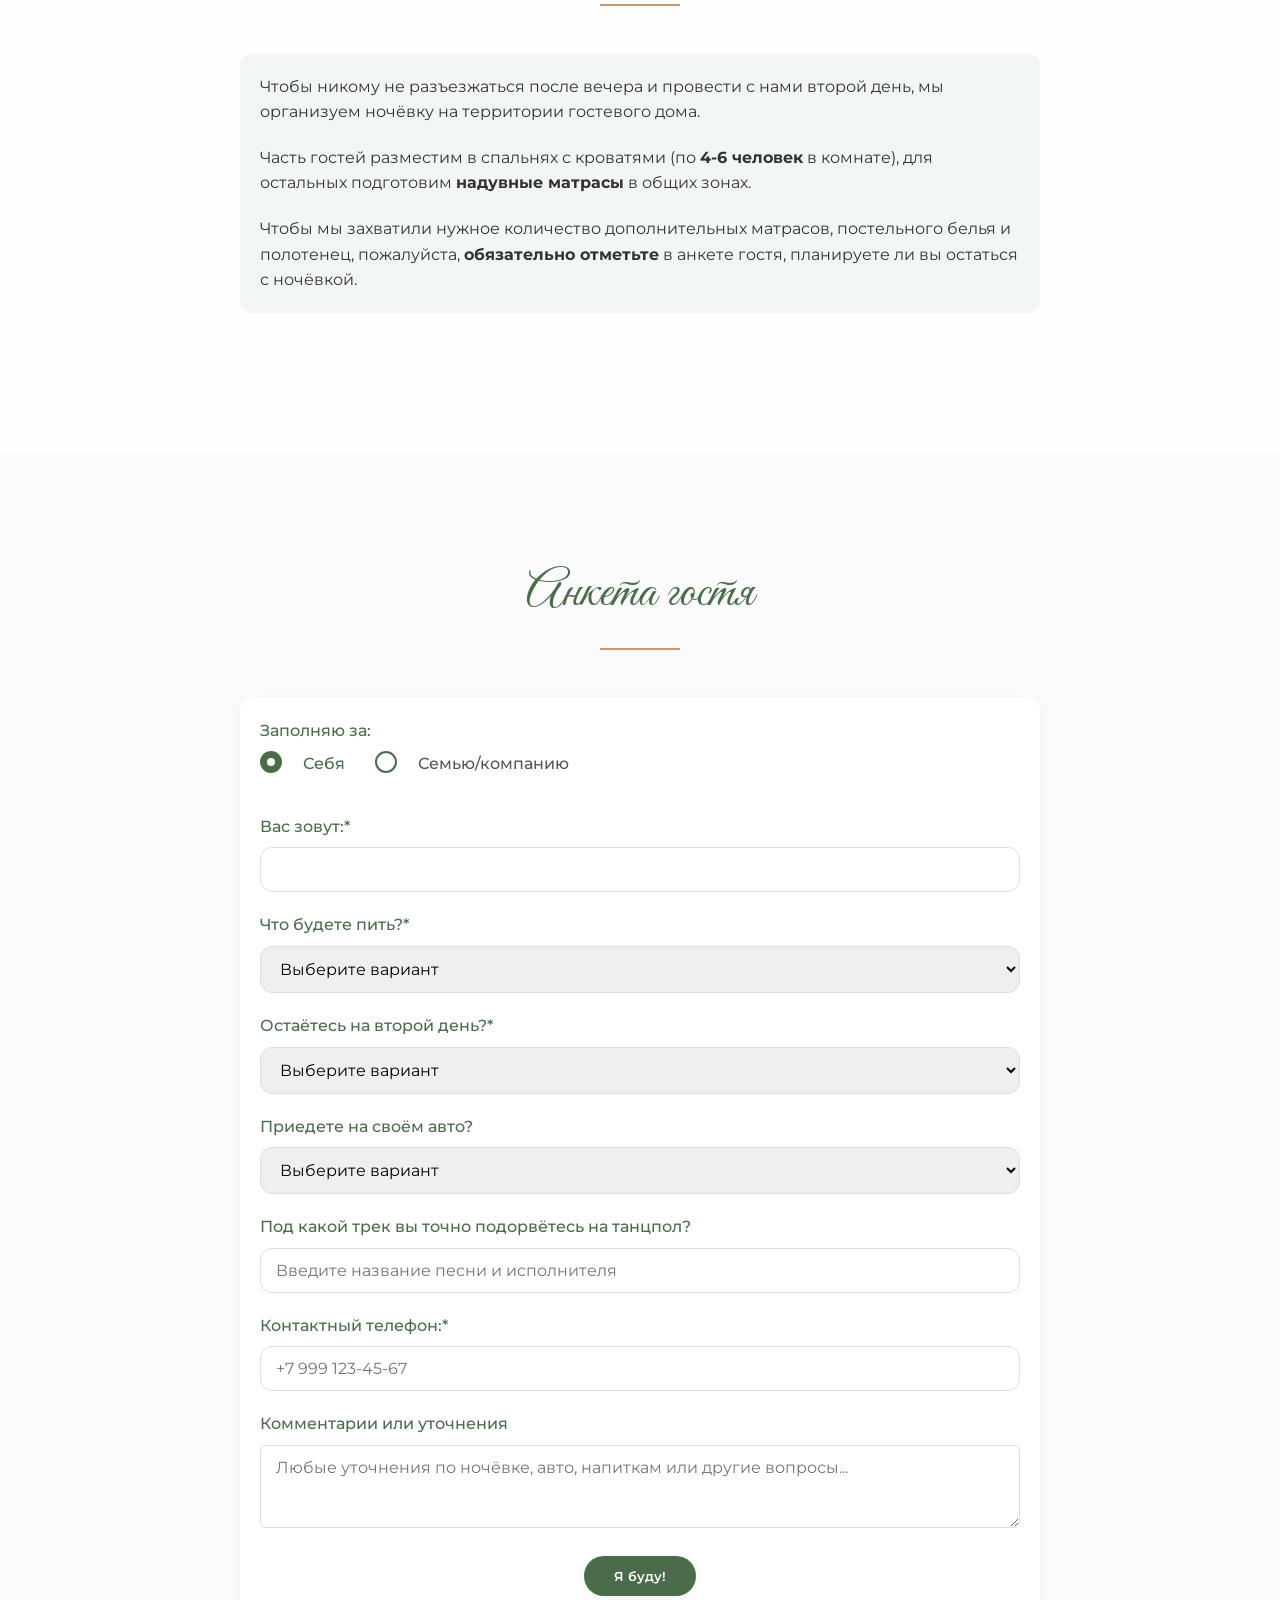
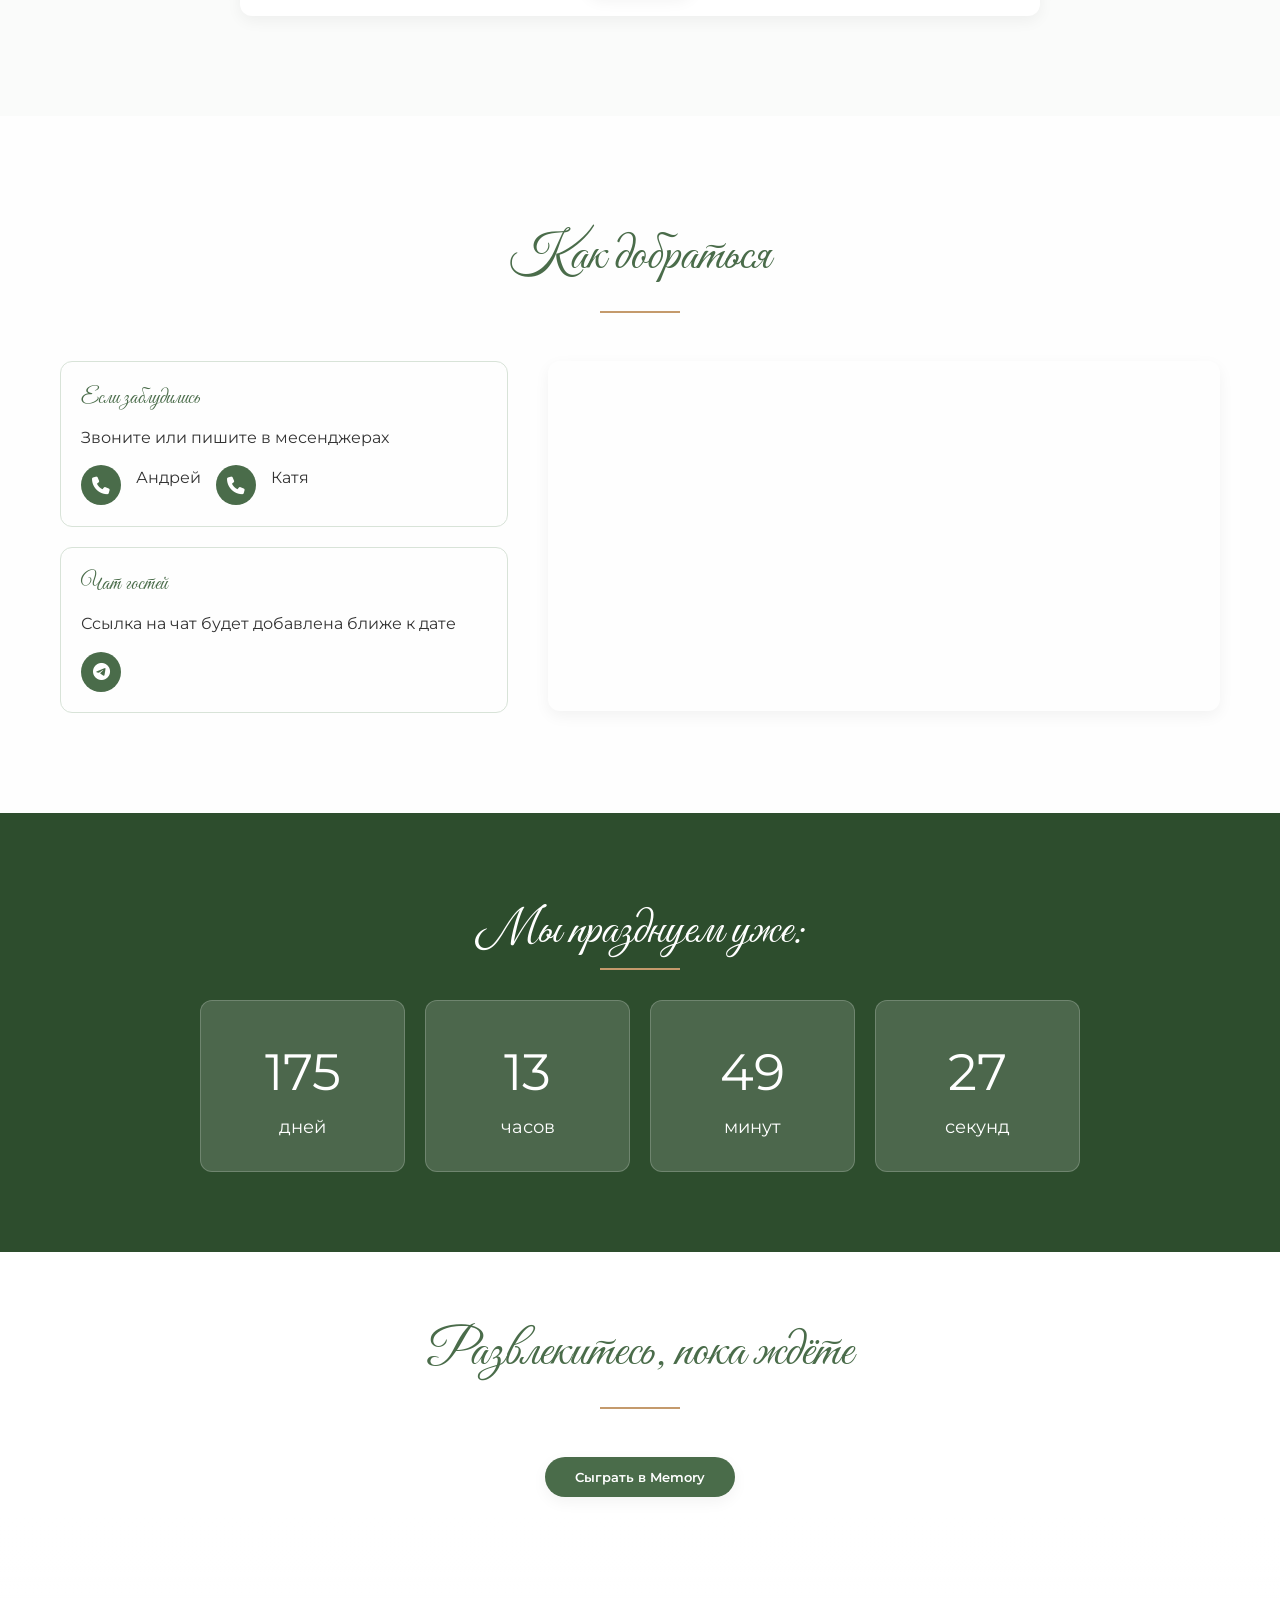
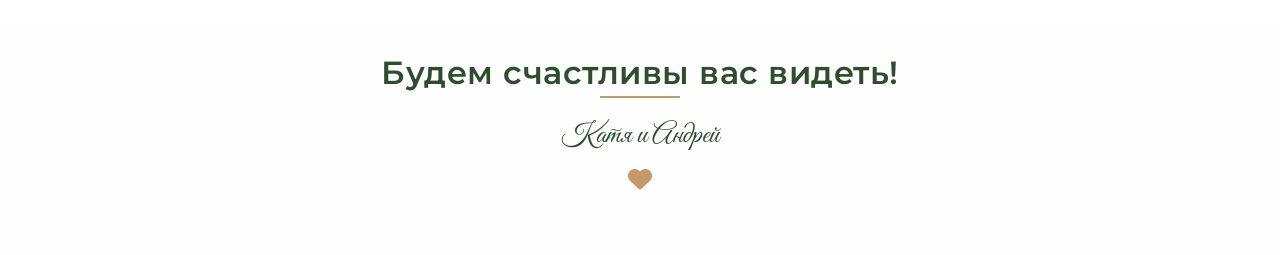
==== commit 69e5fb3d: "Update index.html добавлены OPEN GRAPH META TAGS" ====
--- a/index.html
+++ b/index.html
@@ -13,6 +13,21 @@
     <link rel="apple-touch-icon" href="favicon.svg">
     <link rel="mask-icon" href="favicon.svg" color="#4a6c4a">
     <meta name="theme-color" content="#4a6c4a">
+    <!-- ========== OPEN GRAPH META TAGS ========== -->
+    <!-- Основные OG теги -->
+    <meta property="og:title" content="Катя и Андрей | Свадебная вечеринка">
+    <meta property="og:description" content="Не пропустите самую жаркую вечеринку этого лета! 13-14.06.2026 в пос. Ладыгино Калининградской обл.">
+    <meta property="og:image" content="https://zhara-party.ru/og-image.jpg">
+    <meta property="og:image:width" content="1200">
+    <meta property="og:image:height" content="630">
+    <meta property="og:url" content="https://zhara-party.ru">
+    <meta property="og:type" content="website">
+    <meta property="og:site_name" content="Свадьба Кати и Андрея">
+    <meta property="og:locale" content="ru_RU">
+    <!-- Для WhatsApp, Telegram, VK -->
+    <meta itemprop="name" content="Катя и Андрей | Свадебная вечеринка">
+    <meta itemprop="description" content="Не пропустите самую жаркую вечеринку этого лета!">
+    <meta itemprop="image" content="https://zhara-party.ru/og-image.jpg">
 </head>
 <body>
     <!-- Фиксированное меню -->
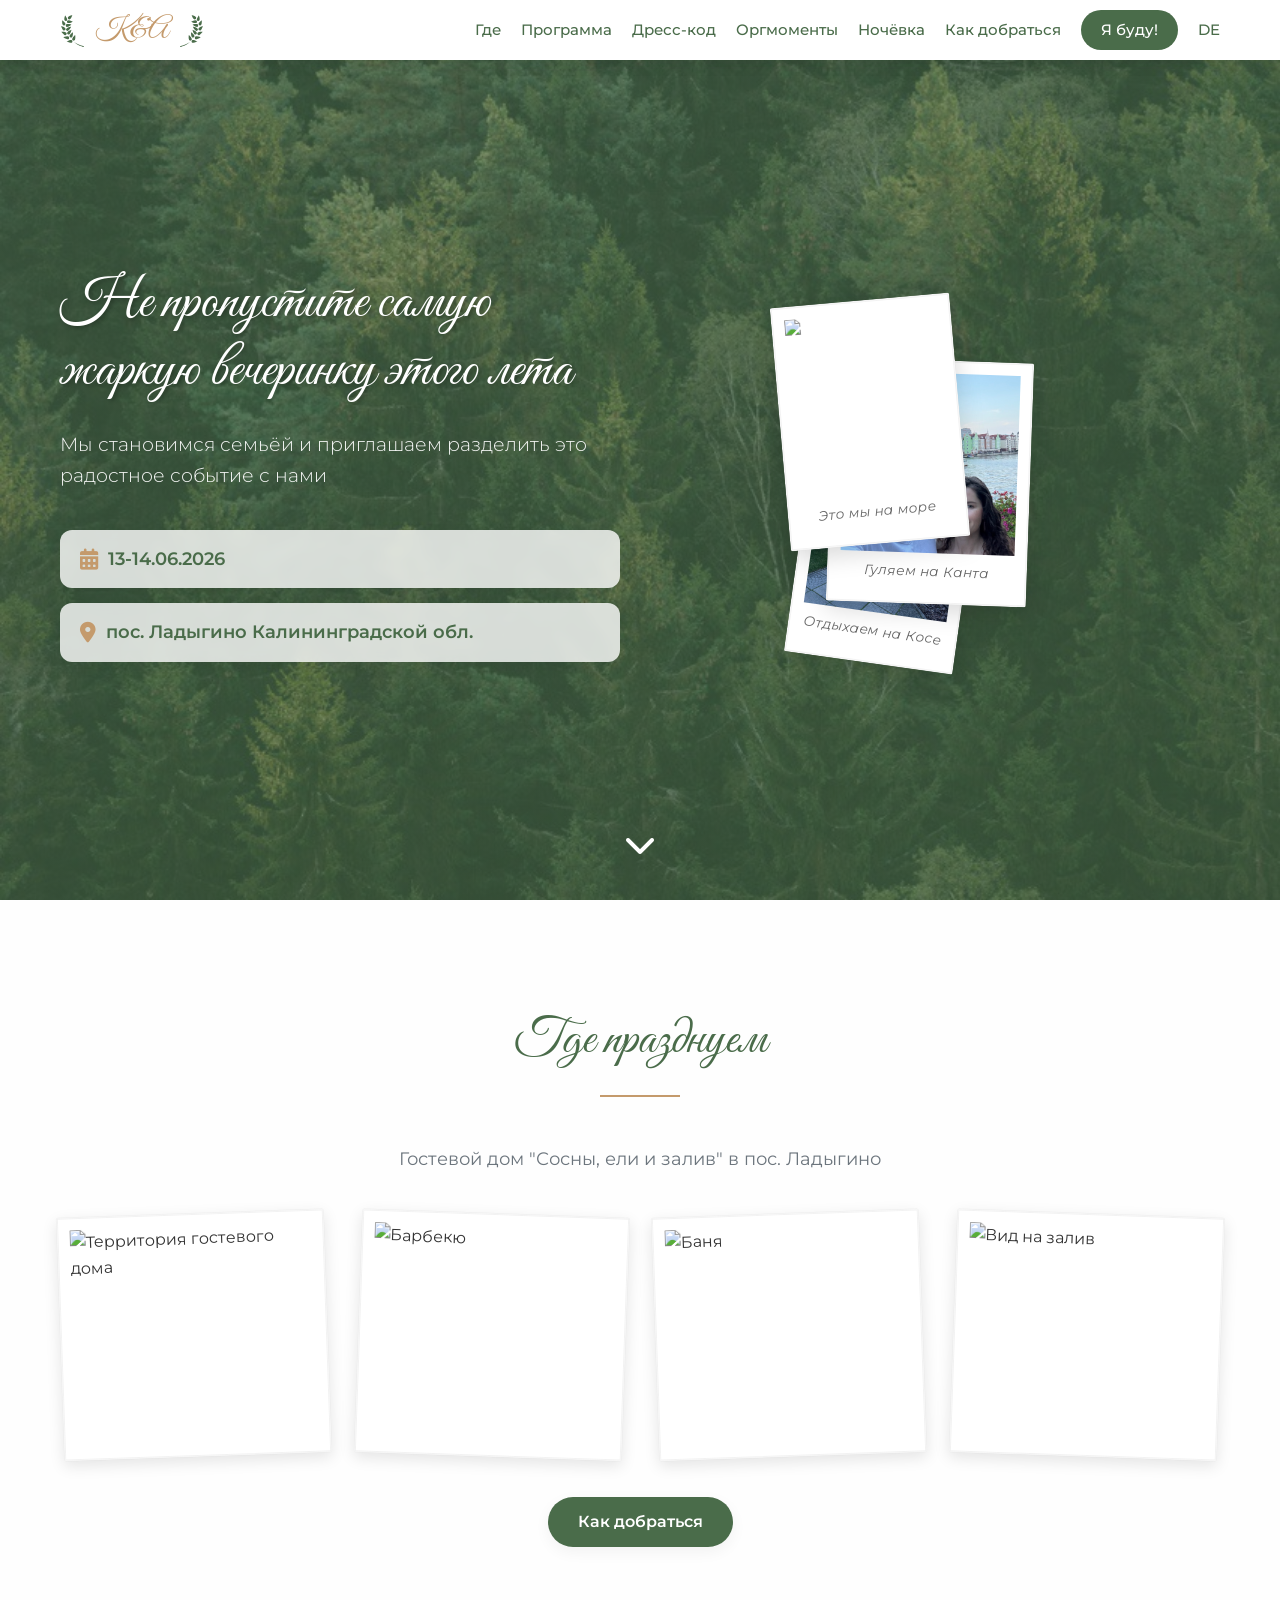
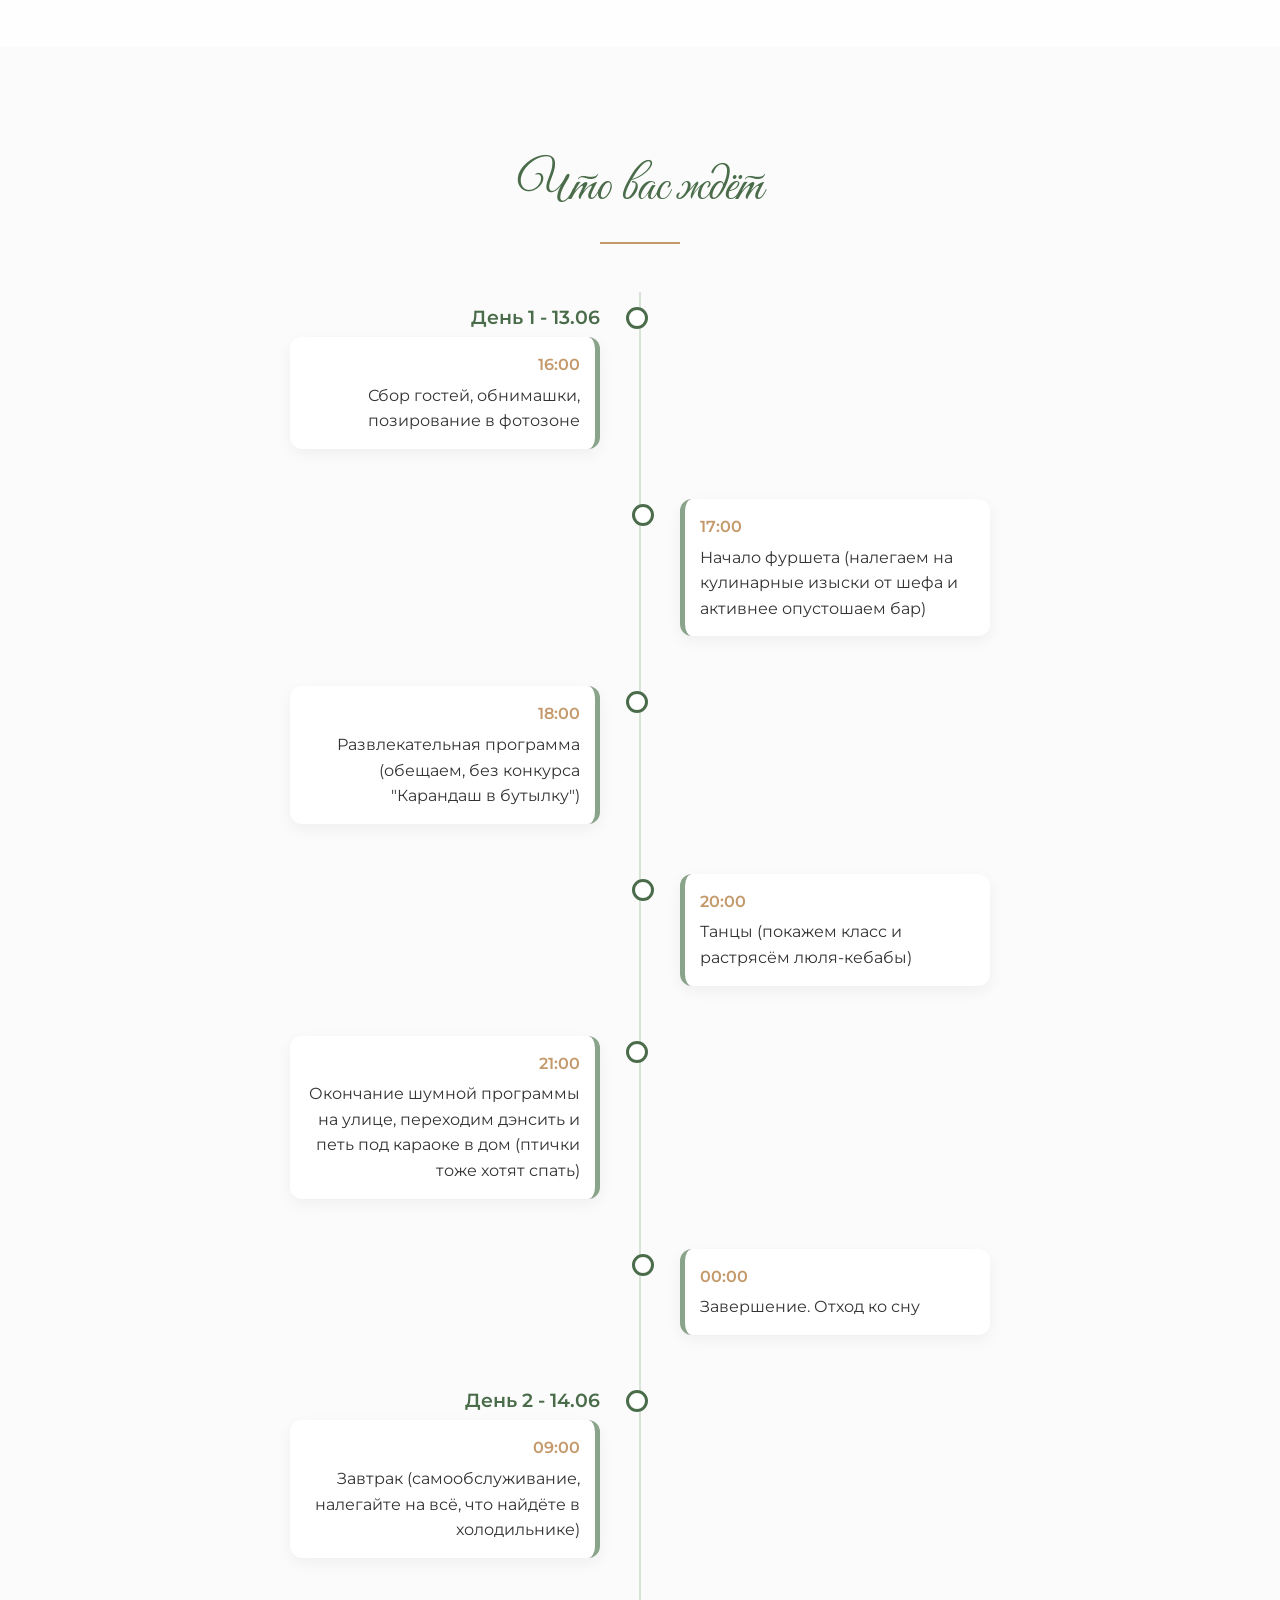
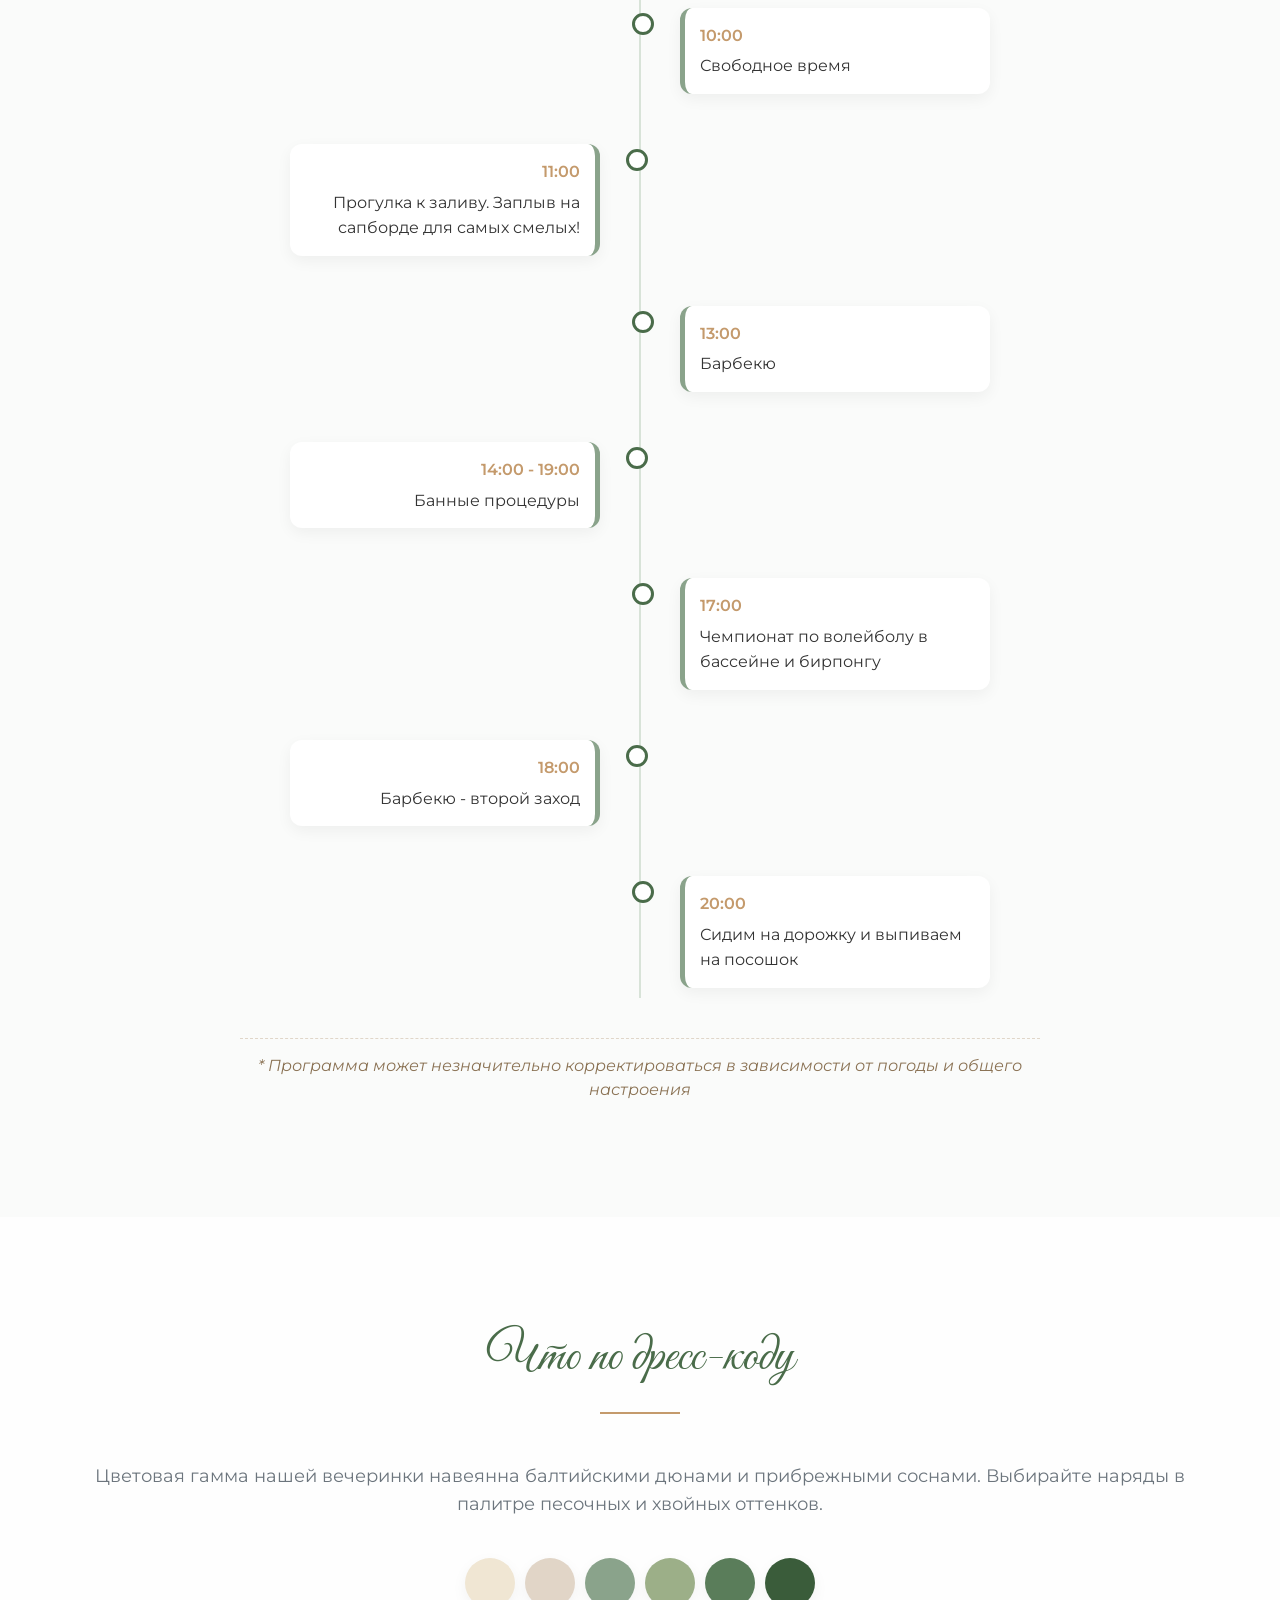
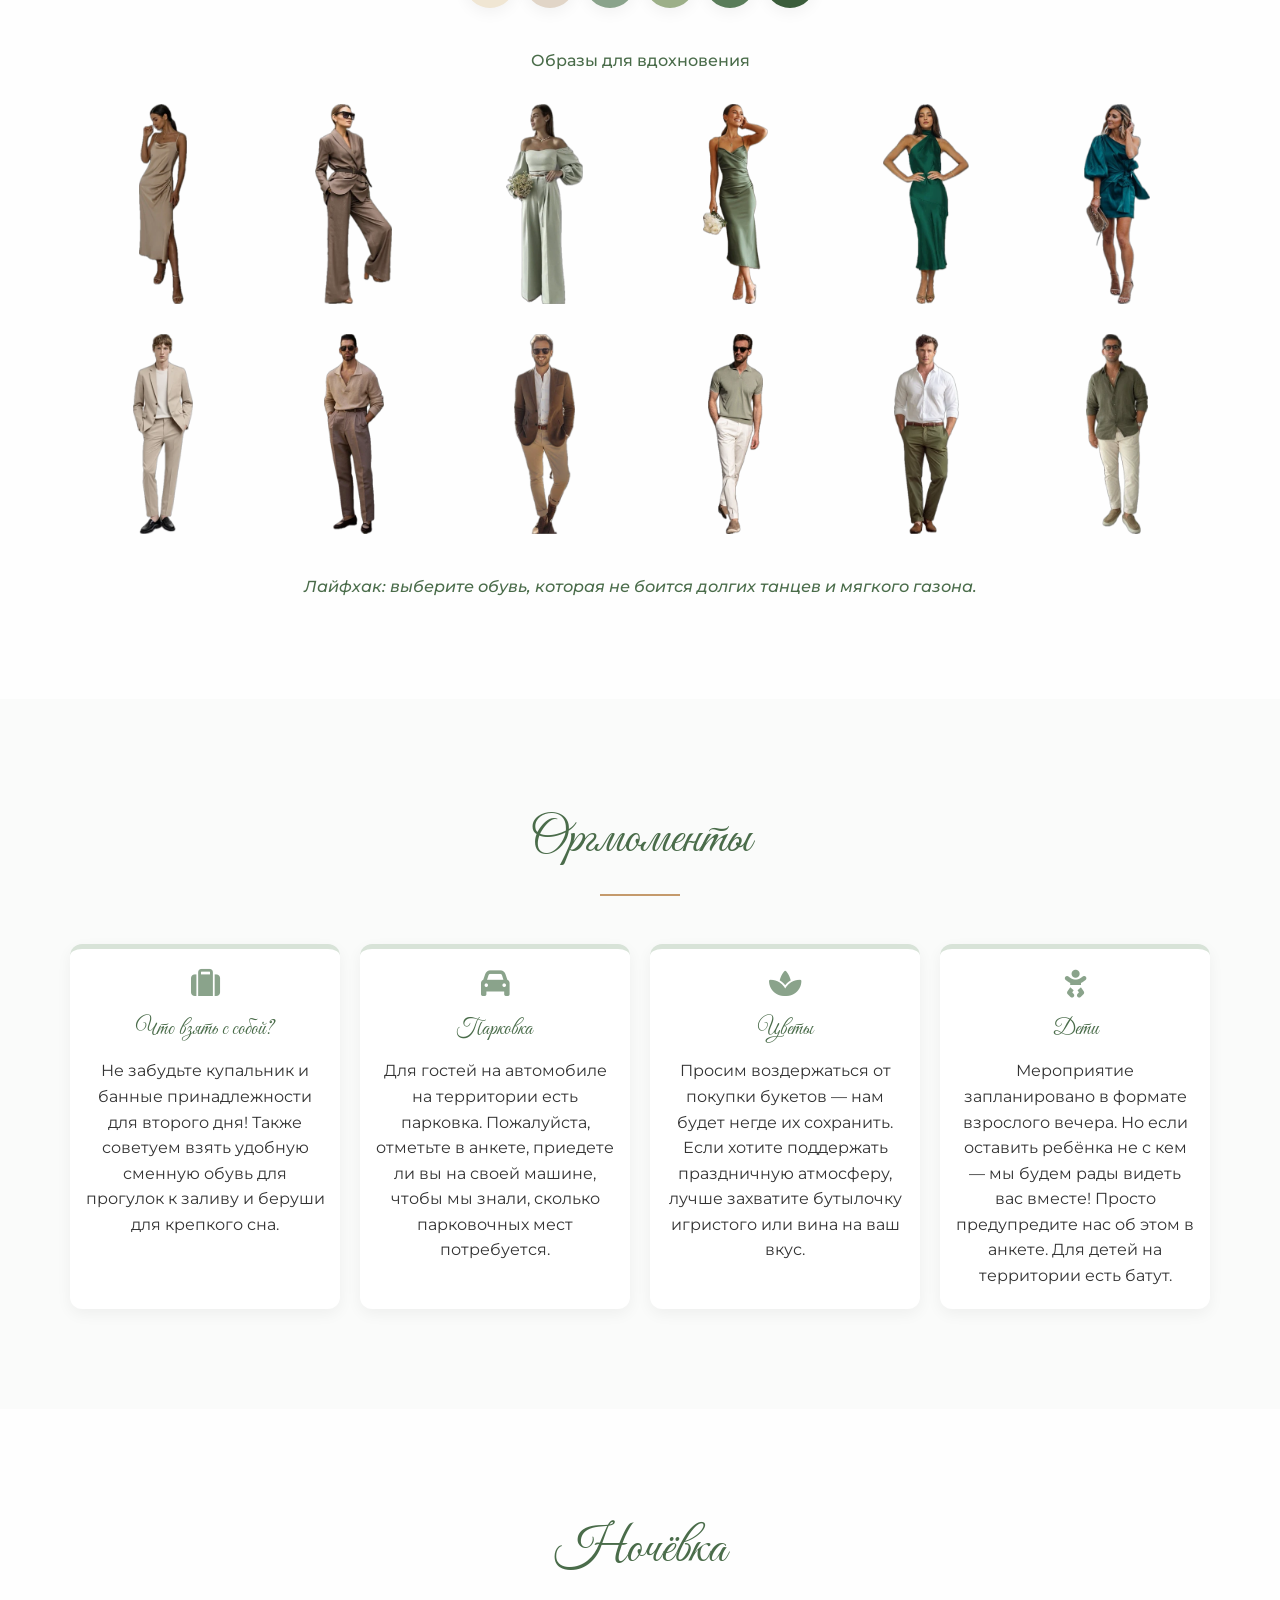
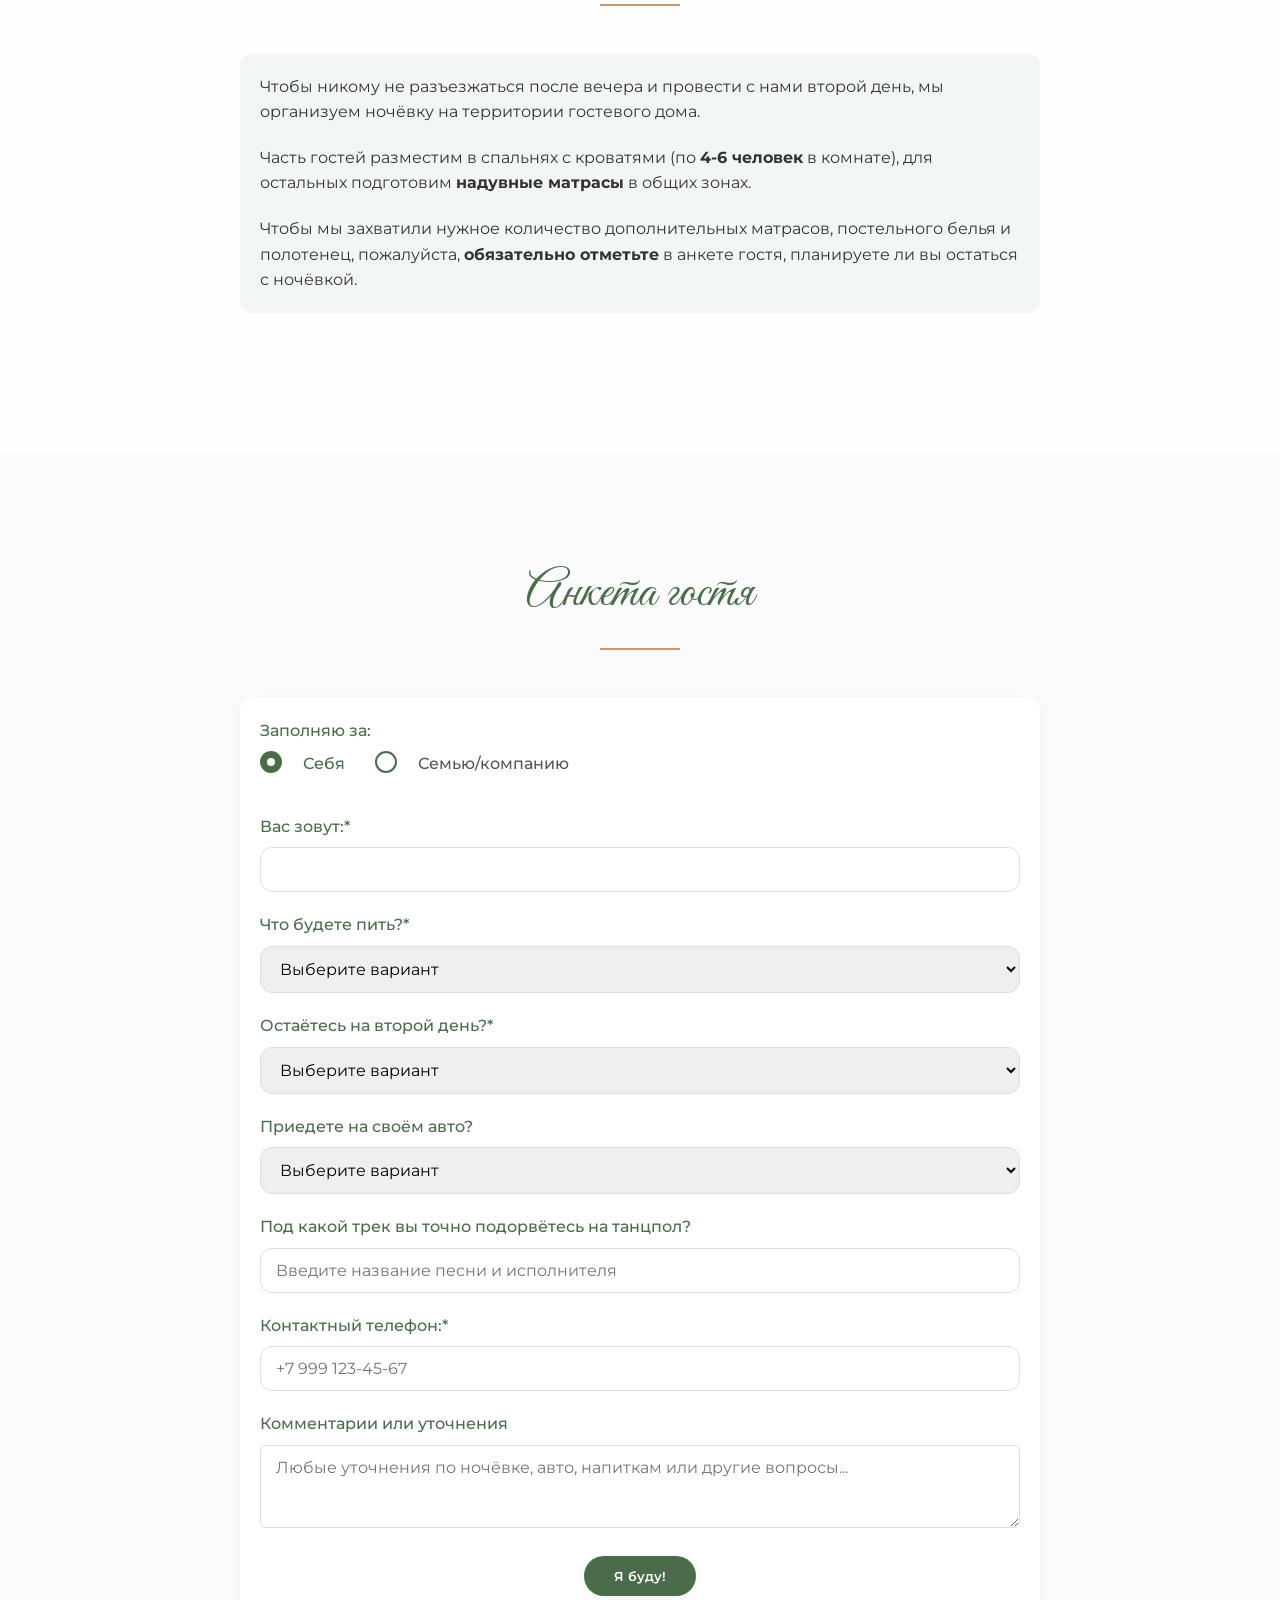
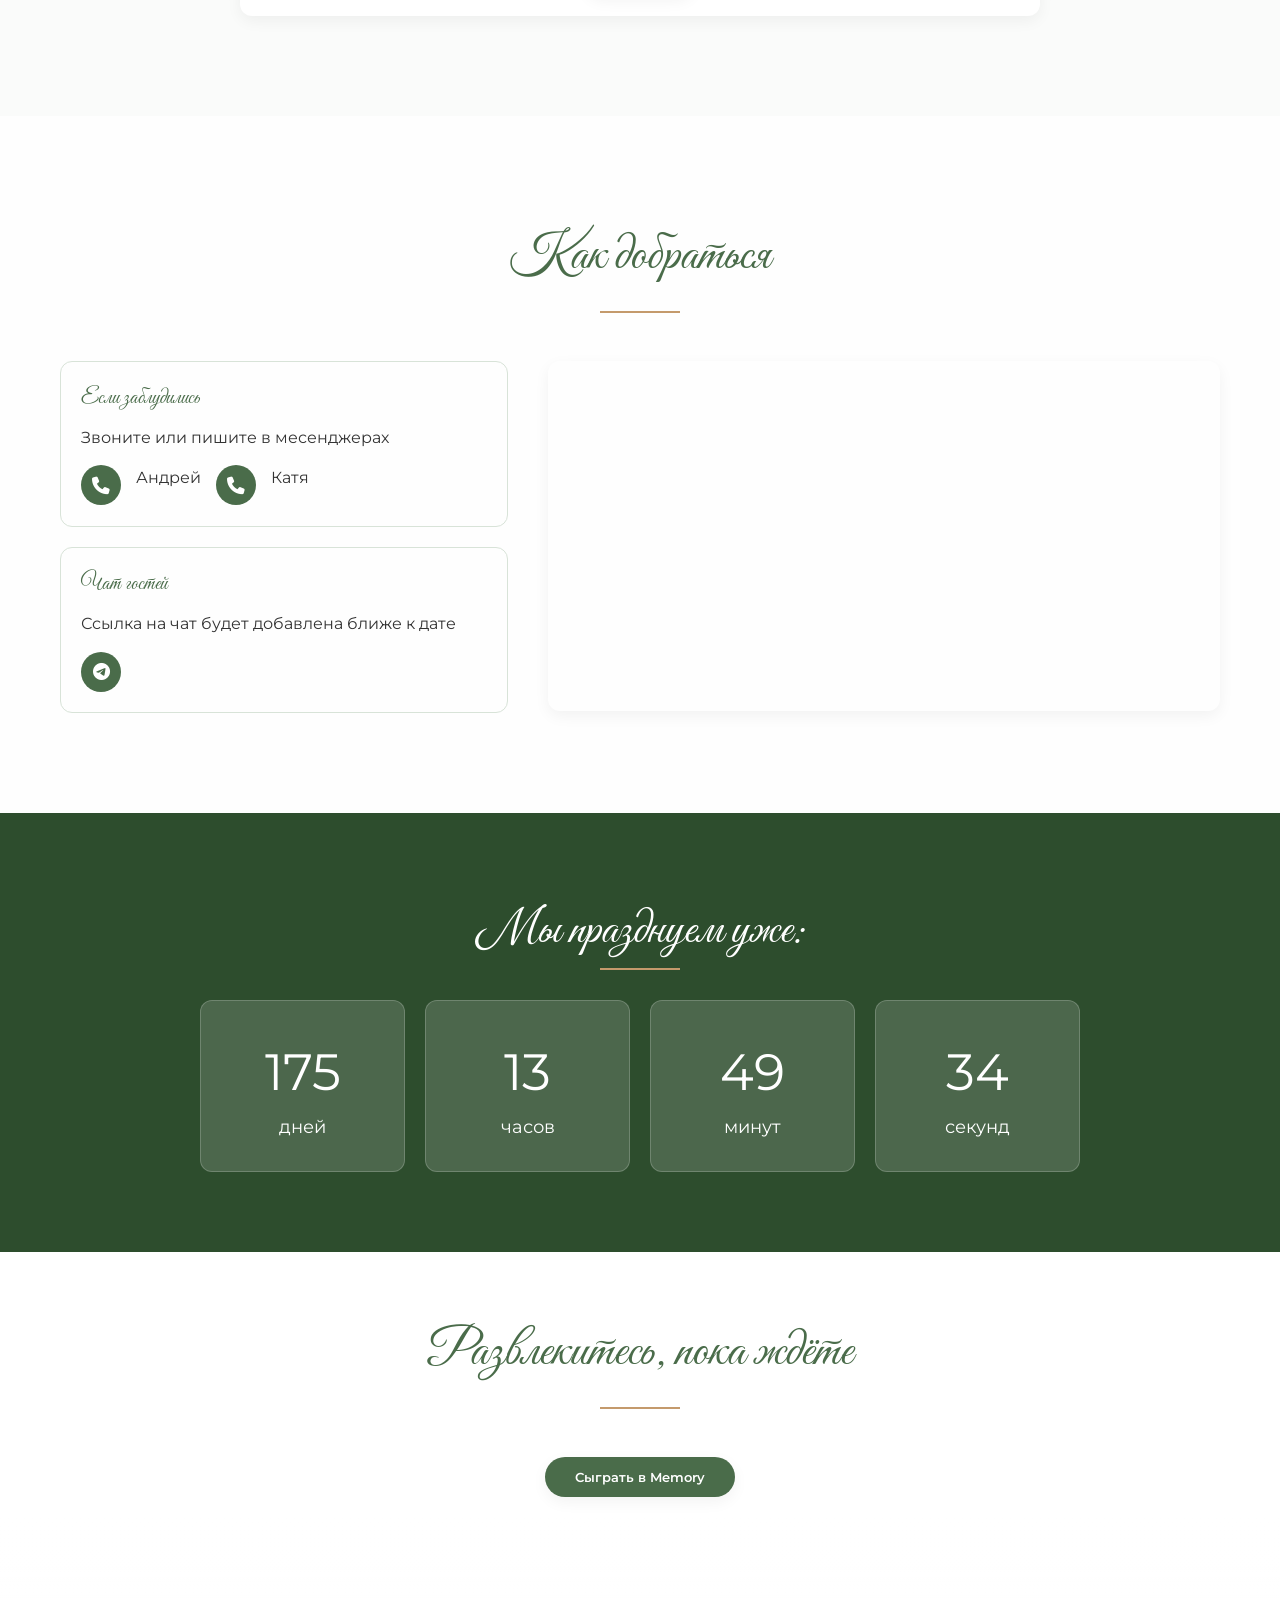
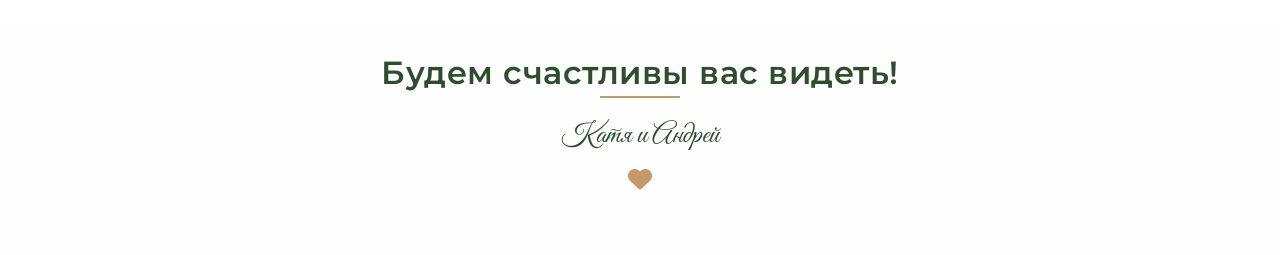
==== commit 398eb814: "Update index.html обновили описание для OG" ====
--- a/index.html
+++ b/index.html
@@ -15,19 +15,20 @@
     <meta name="theme-color" content="#4a6c4a">
     <!-- ========== OPEN GRAPH META TAGS ========== -->
     <!-- Основные OG теги -->
-    <meta property="og:title" content="Катя и Андрей | Свадебная вечеринка">
-    <meta property="og:description" content="Не пропустите самую жаркую вечеринку этого лета! 13-14.06.2026 в пос. Ладыгино Калининградской обл.">
+    <meta property="og:title" content="Самая жаркая вечеринка этого лета!">
+    <meta property="og:description" content="13-14 июня 2026 • пос. Ладыгино, Калининград">
     <meta property="og:image" content="https://zhara-party.ru/og-image.jpg">
     <meta property="og:image:width" content="1200">
     <meta property="og:image:height" content="630">
     <meta property="og:url" content="https://zhara-party.ru">
     <meta property="og:type" content="website">
-    <meta property="og:site_name" content="Свадьба Кати и Андрея">
+    <meta property="og:site_name" content="ЖАРА-PARTY"> <!-- Коротко и ярко! -->
     <meta property="og:locale" content="ru_RU">
     <!-- Для WhatsApp, Telegram, VK -->
-    <meta itemprop="name" content="Катя и Андрей | Свадебная вечеринка">
-    <meta itemprop="description" content="Не пропустите самую жаркую вечеринку этого лета!">
+    <meta itemprop="name" content="ЖАРА-PARTY • Свадебная вечеринка">
+    <meta itemprop="description" content="13-14 июня 2026 • пос. Ладыгино, Калининград">
     <meta itemprop="image" content="https://zhara-party.ru/og-image.jpg">
+    <meta property="og:image:alt" content="Приглашение на свадебную вечеринку">
 </head>
 <body>
     <!-- Фиксированное меню -->
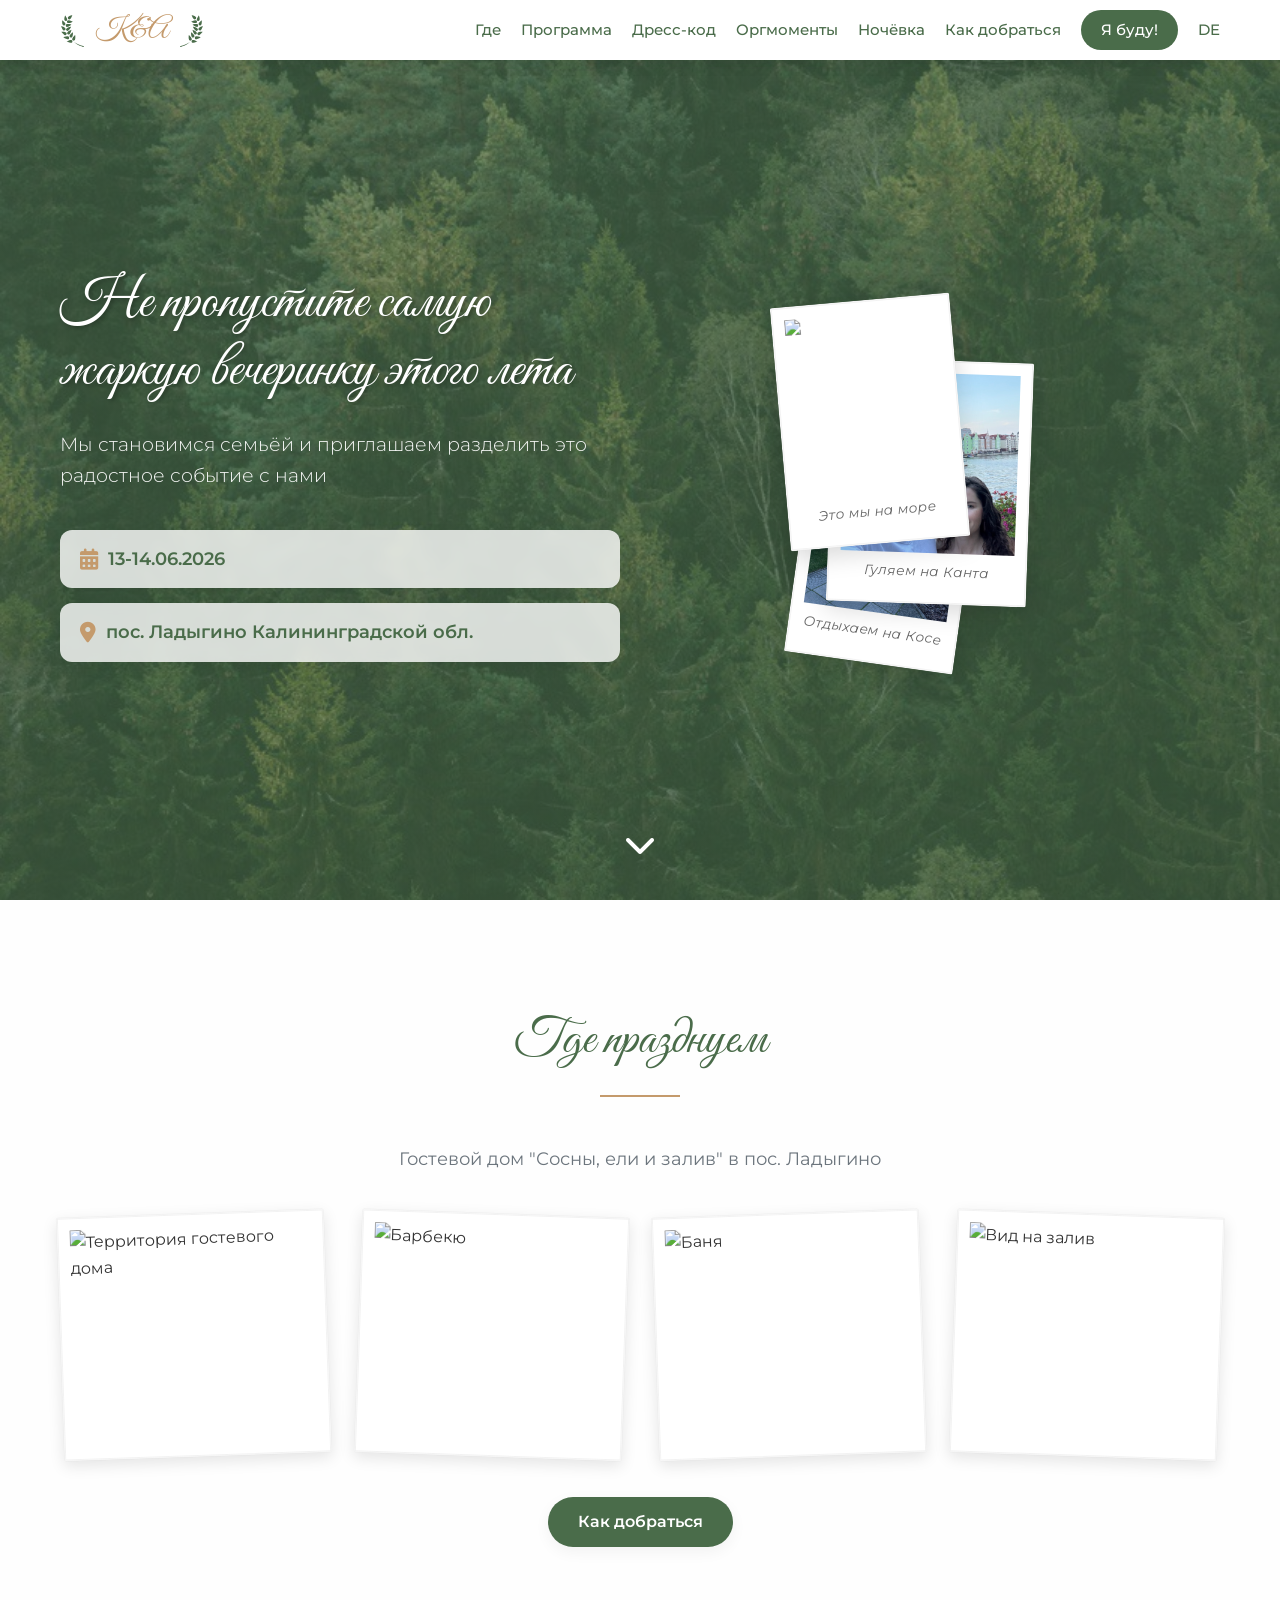
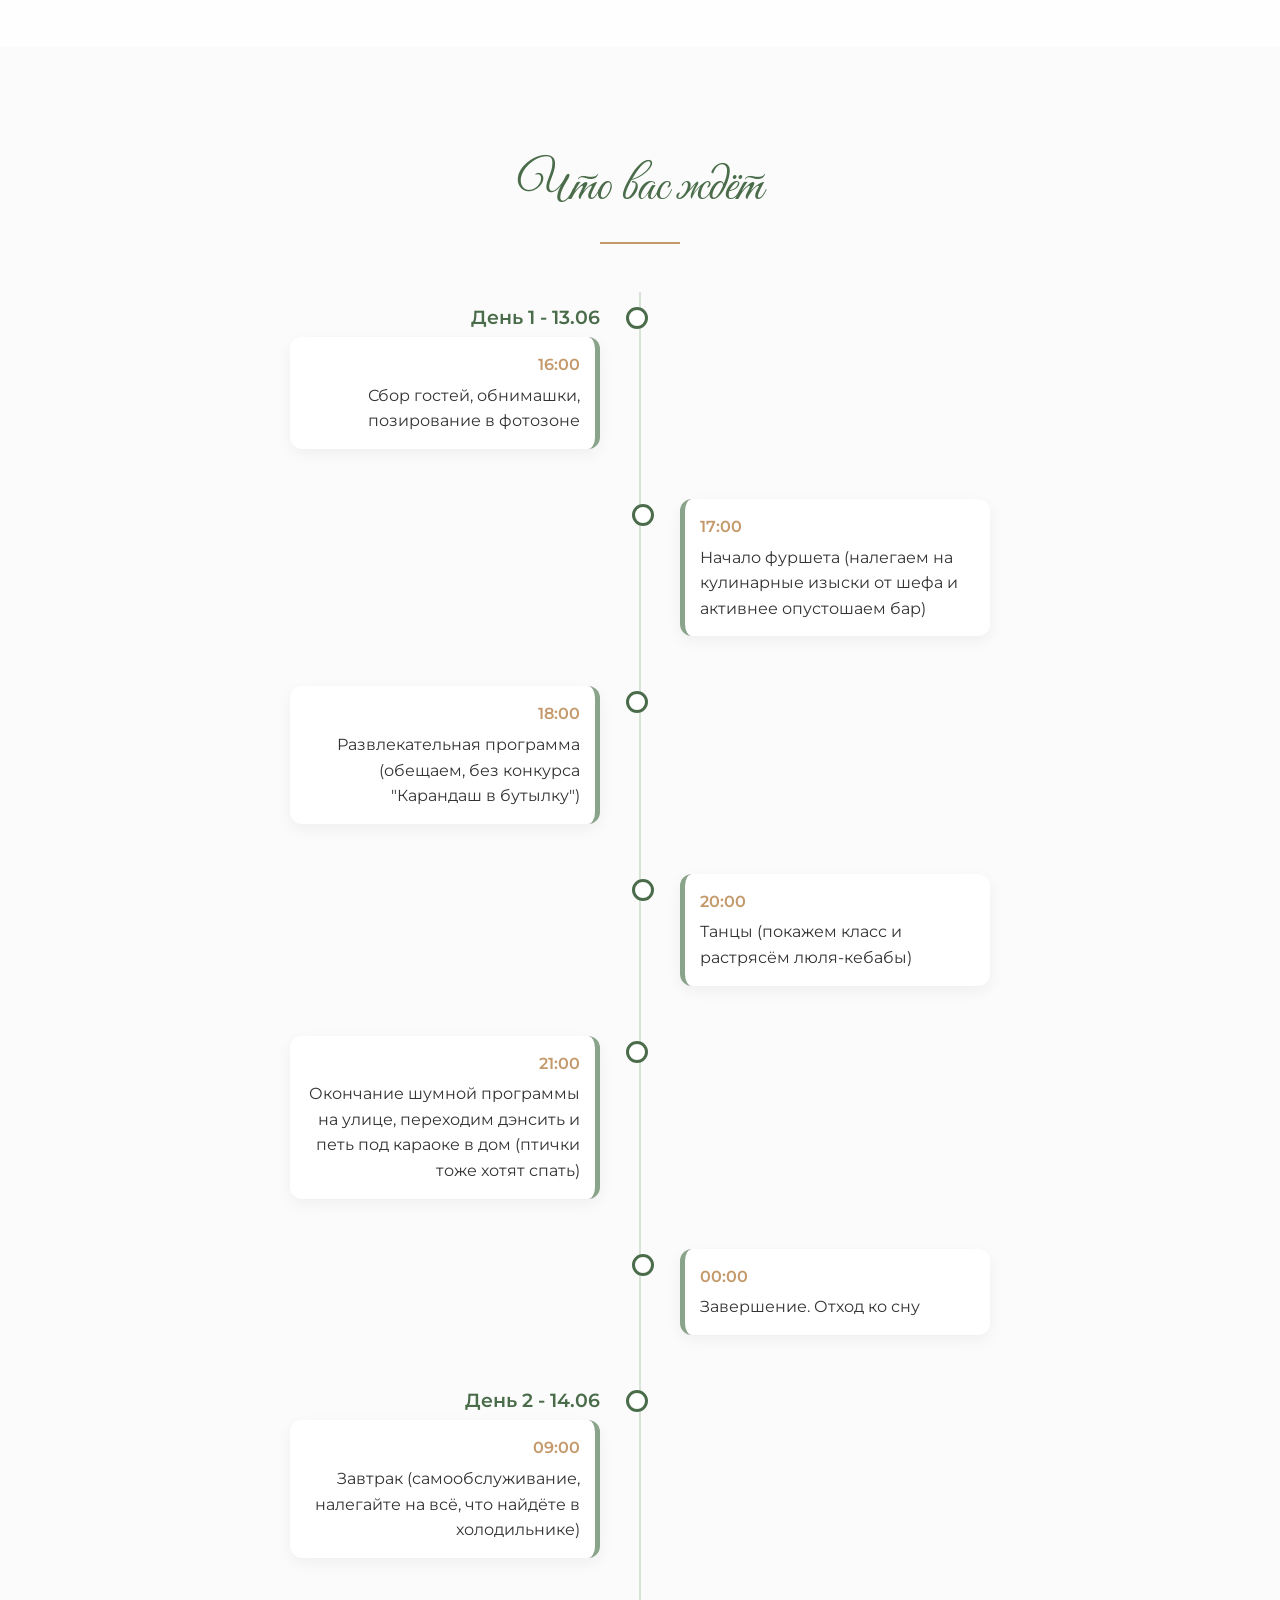
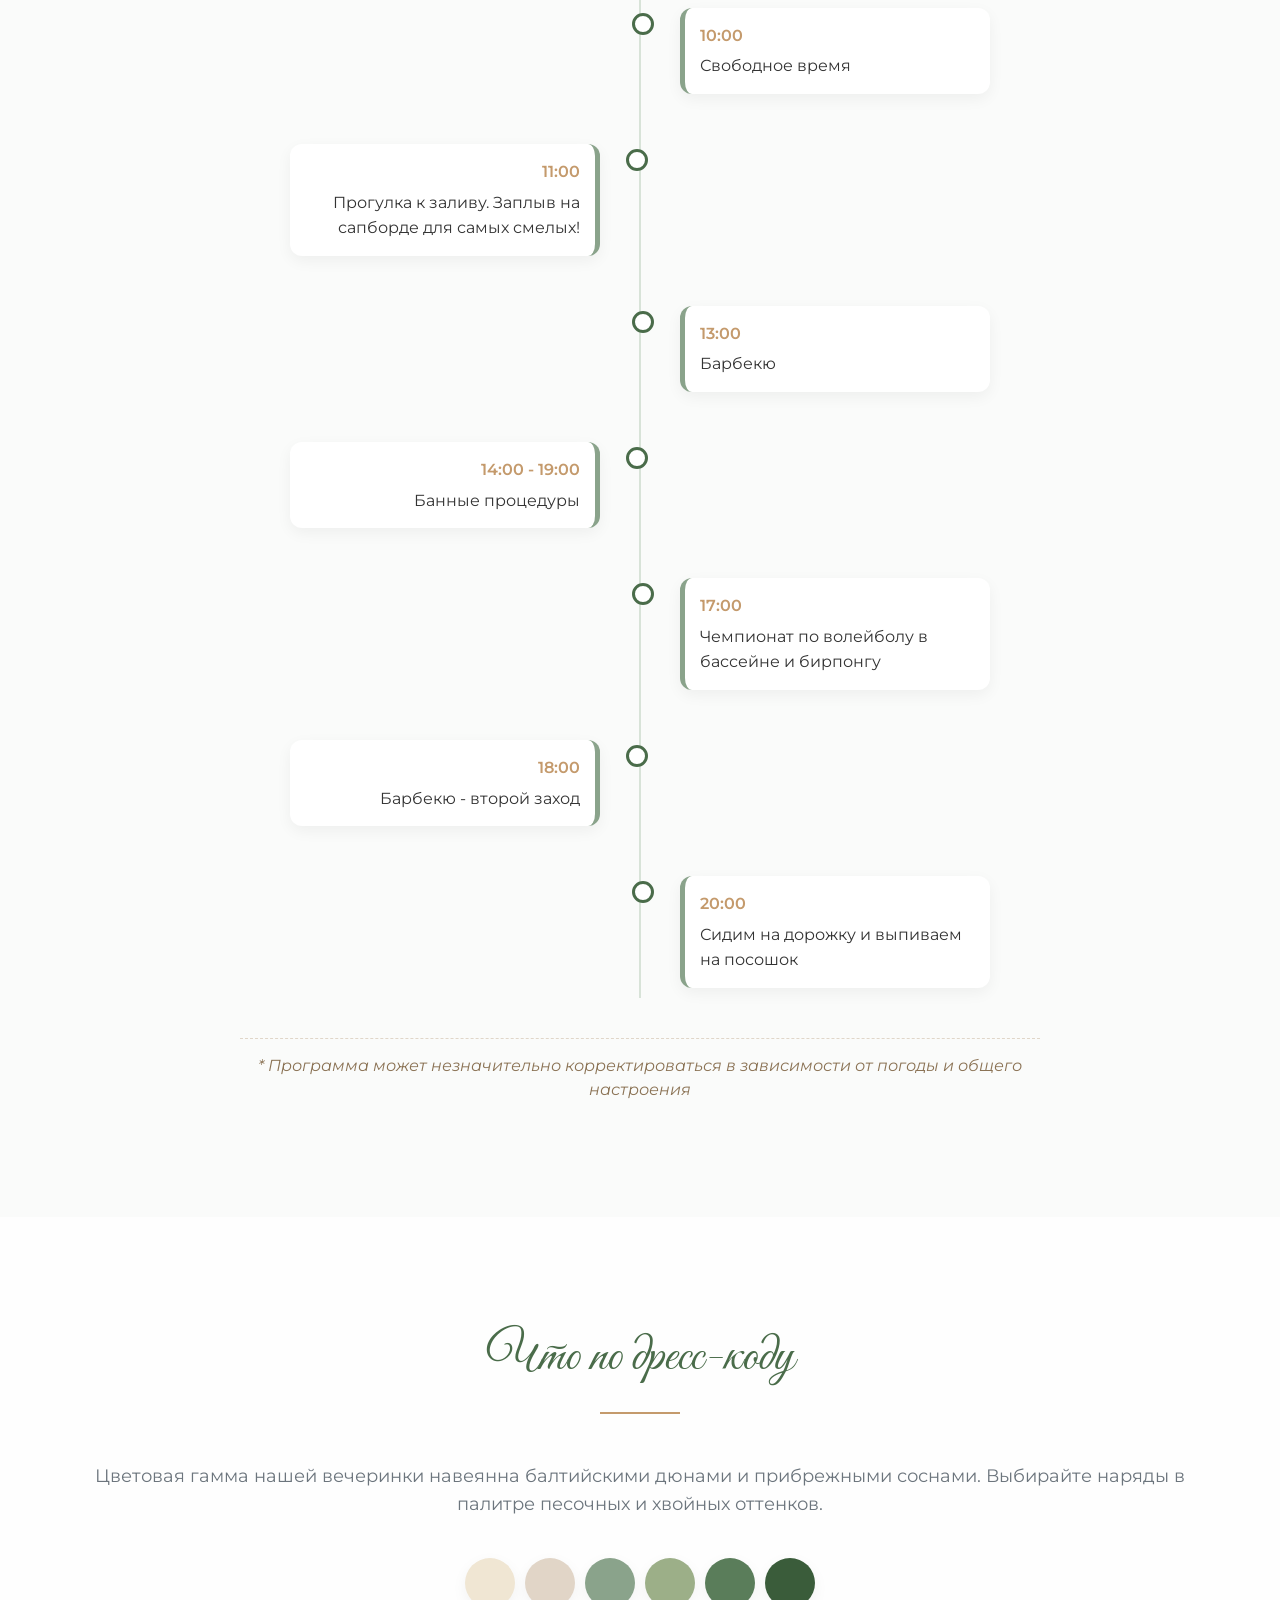
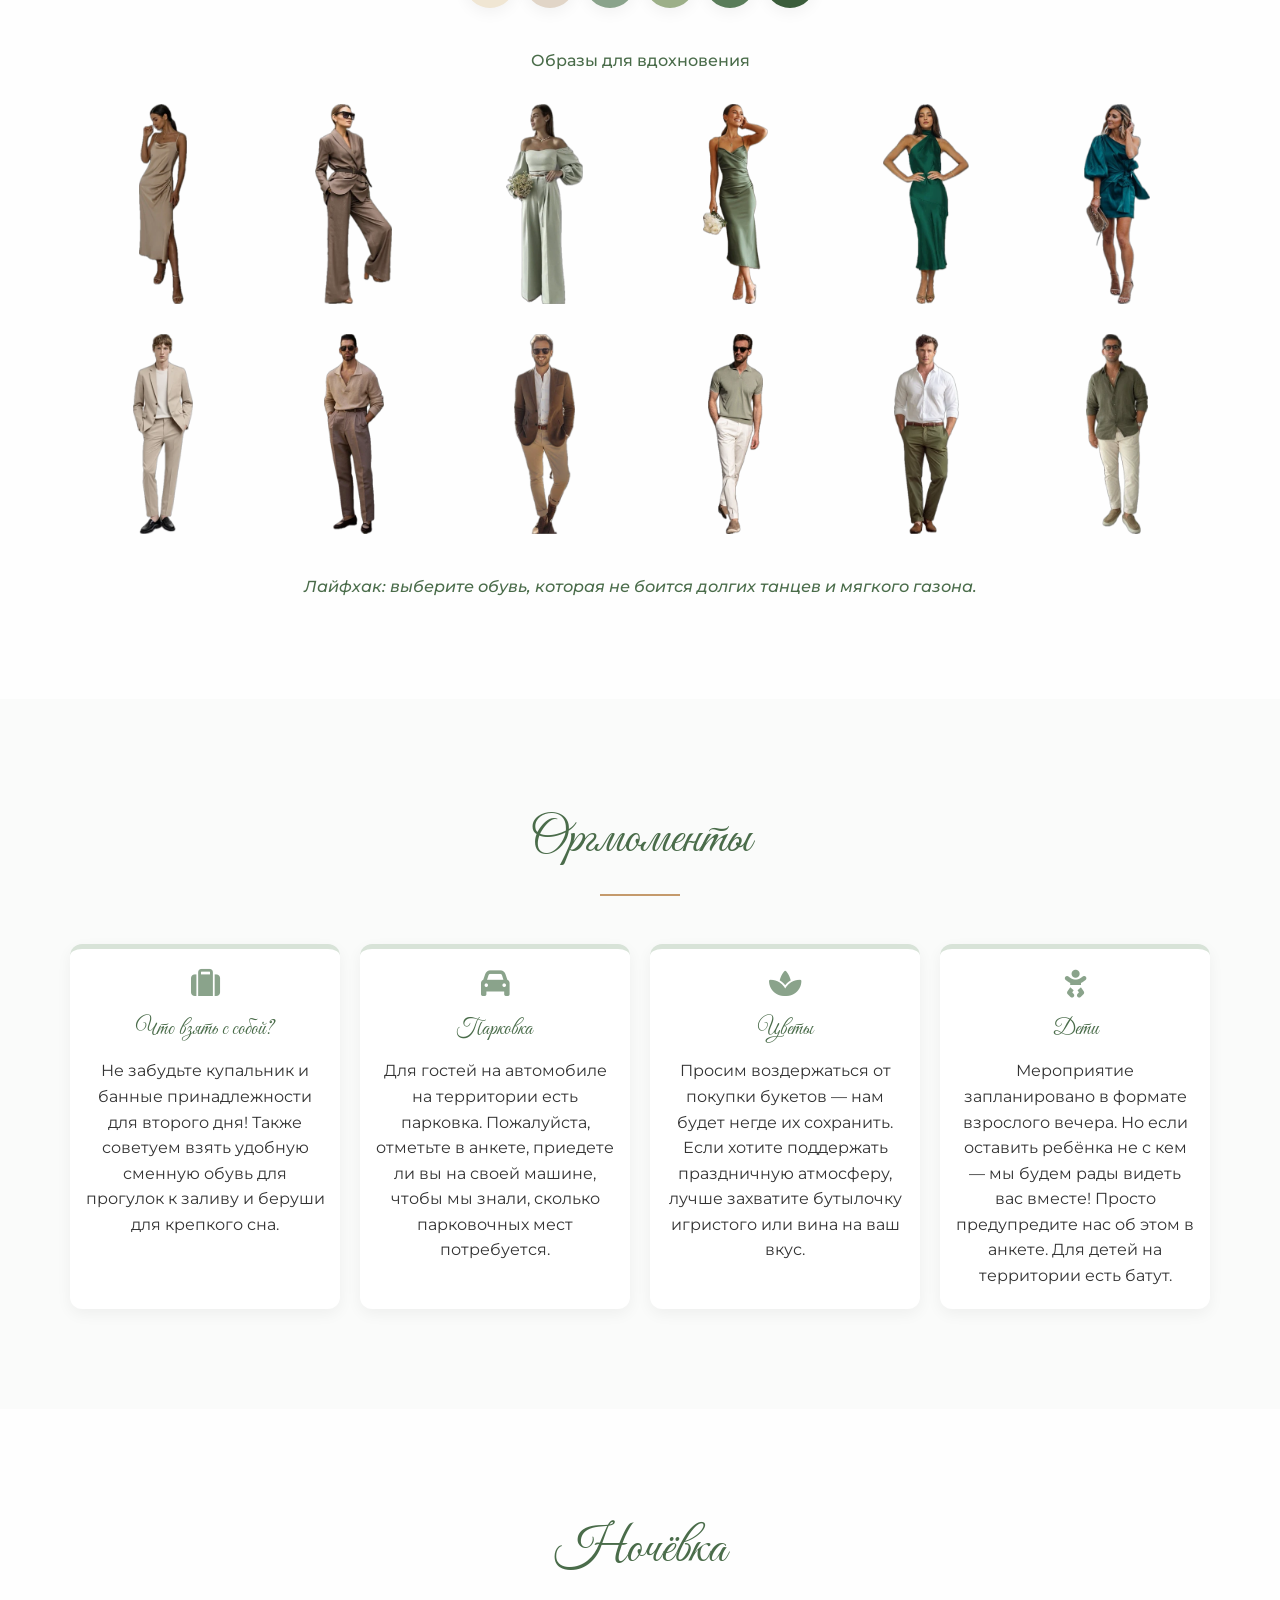
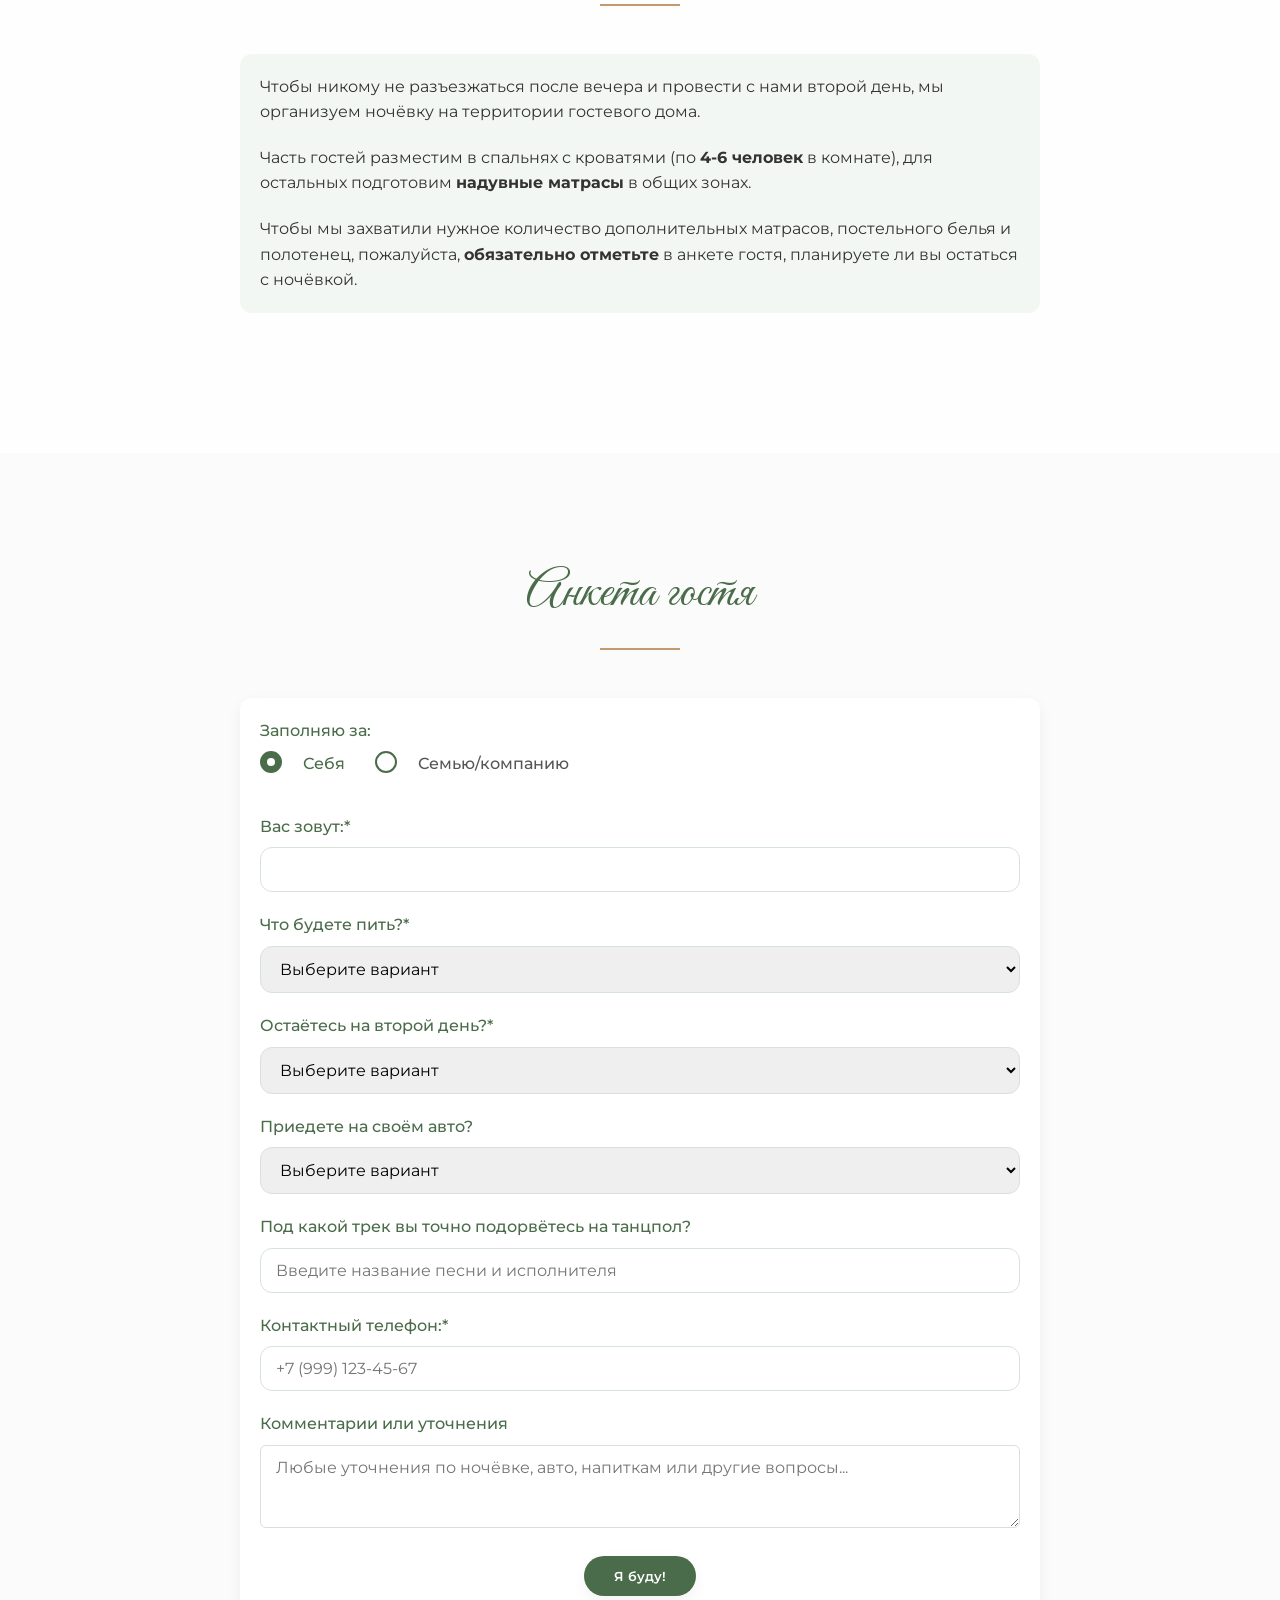
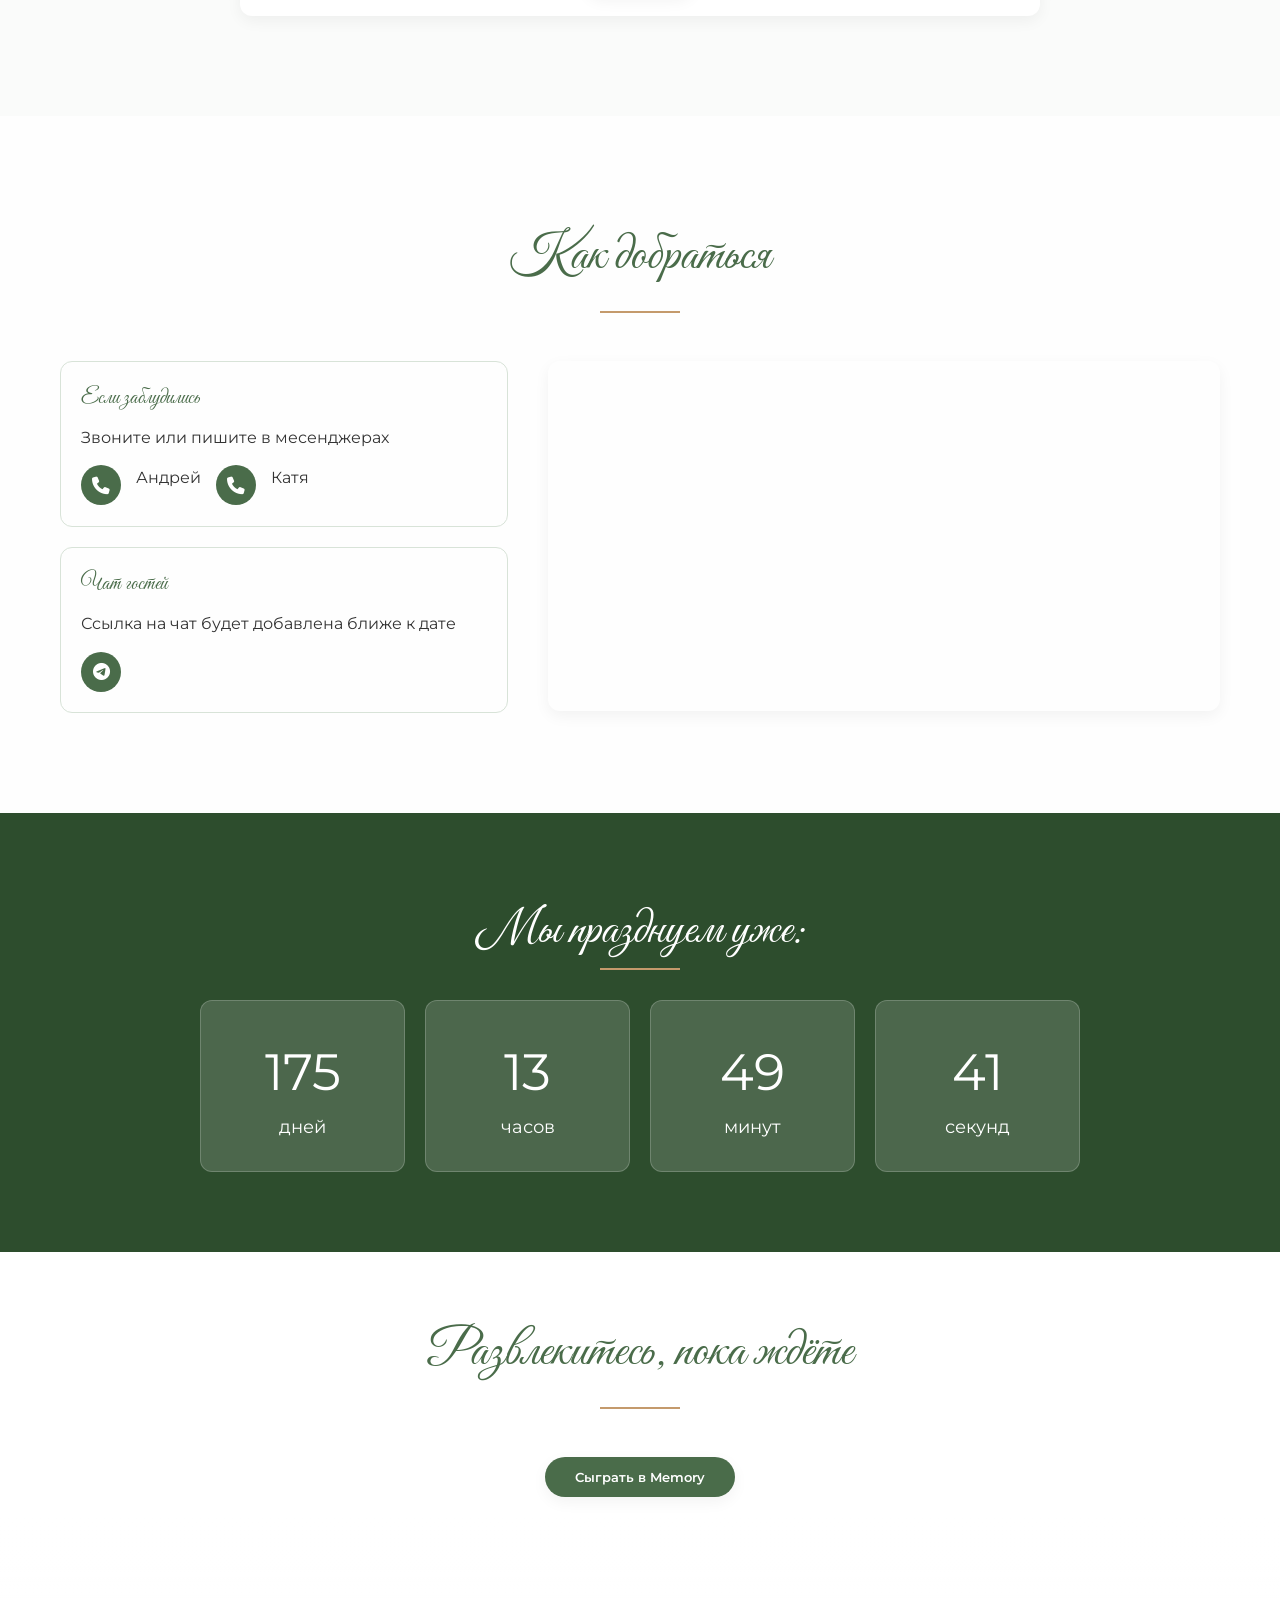
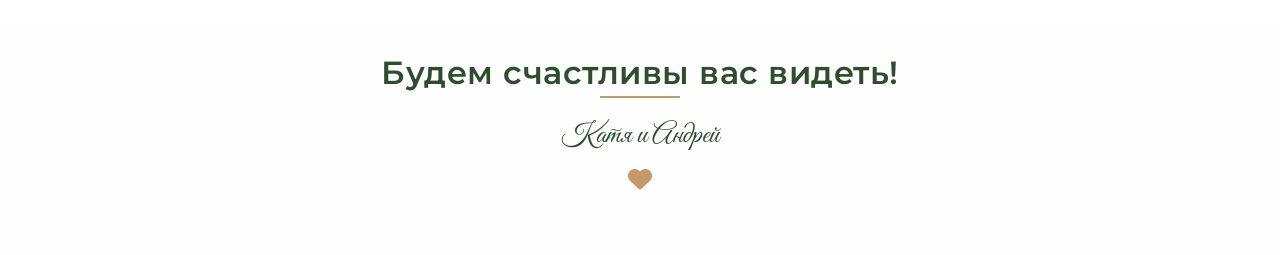
==== commit 8845887d: "Update index.html убрали pattern из поля tel" ====
--- a/index.html
+++ b/index.html
@@ -578,7 +578,7 @@
                 <!-- Телефон -->
                 <div class="form-group">
                     <label for="phone">Контактный телефон:*</label>
-                    <input type="tel" id="phone" name="phone" pattern="(\+7[ \-]?\d{3}[ \-]?\d{3}[ \-]?\d{2}[ \-]?\d{2})|(\+49[ \-]?\d{3}[ \-]?\d{4,8})" placeholder="+7 999 123-45-67" required>
+                    <input type="tel" id="phone" name="phone" placeholder="+7 999 123 45 67" required>
                 </div>
 
                 <!-- Комментарии -->
--- a/style.css
+++ b/style.css
@@ -1267,6 +1267,16 @@
     .multiselect-hint {
         display: none !important;
     }
+}
+
+/* Стиль для обязательного поля при выборе "Свой вариант" */
+.required-field {
+    border-color: #dc3545 !important;
+    background-color: rgba(220, 53, 69, 0.05);
+}
+
+.required-field:focus {
+    box-shadow: 0 0 0 0.2rem rgba(220, 53, 69, 0.25) !important;
 }
 
 /* Блок 8: Как добраться с единой рамкой */
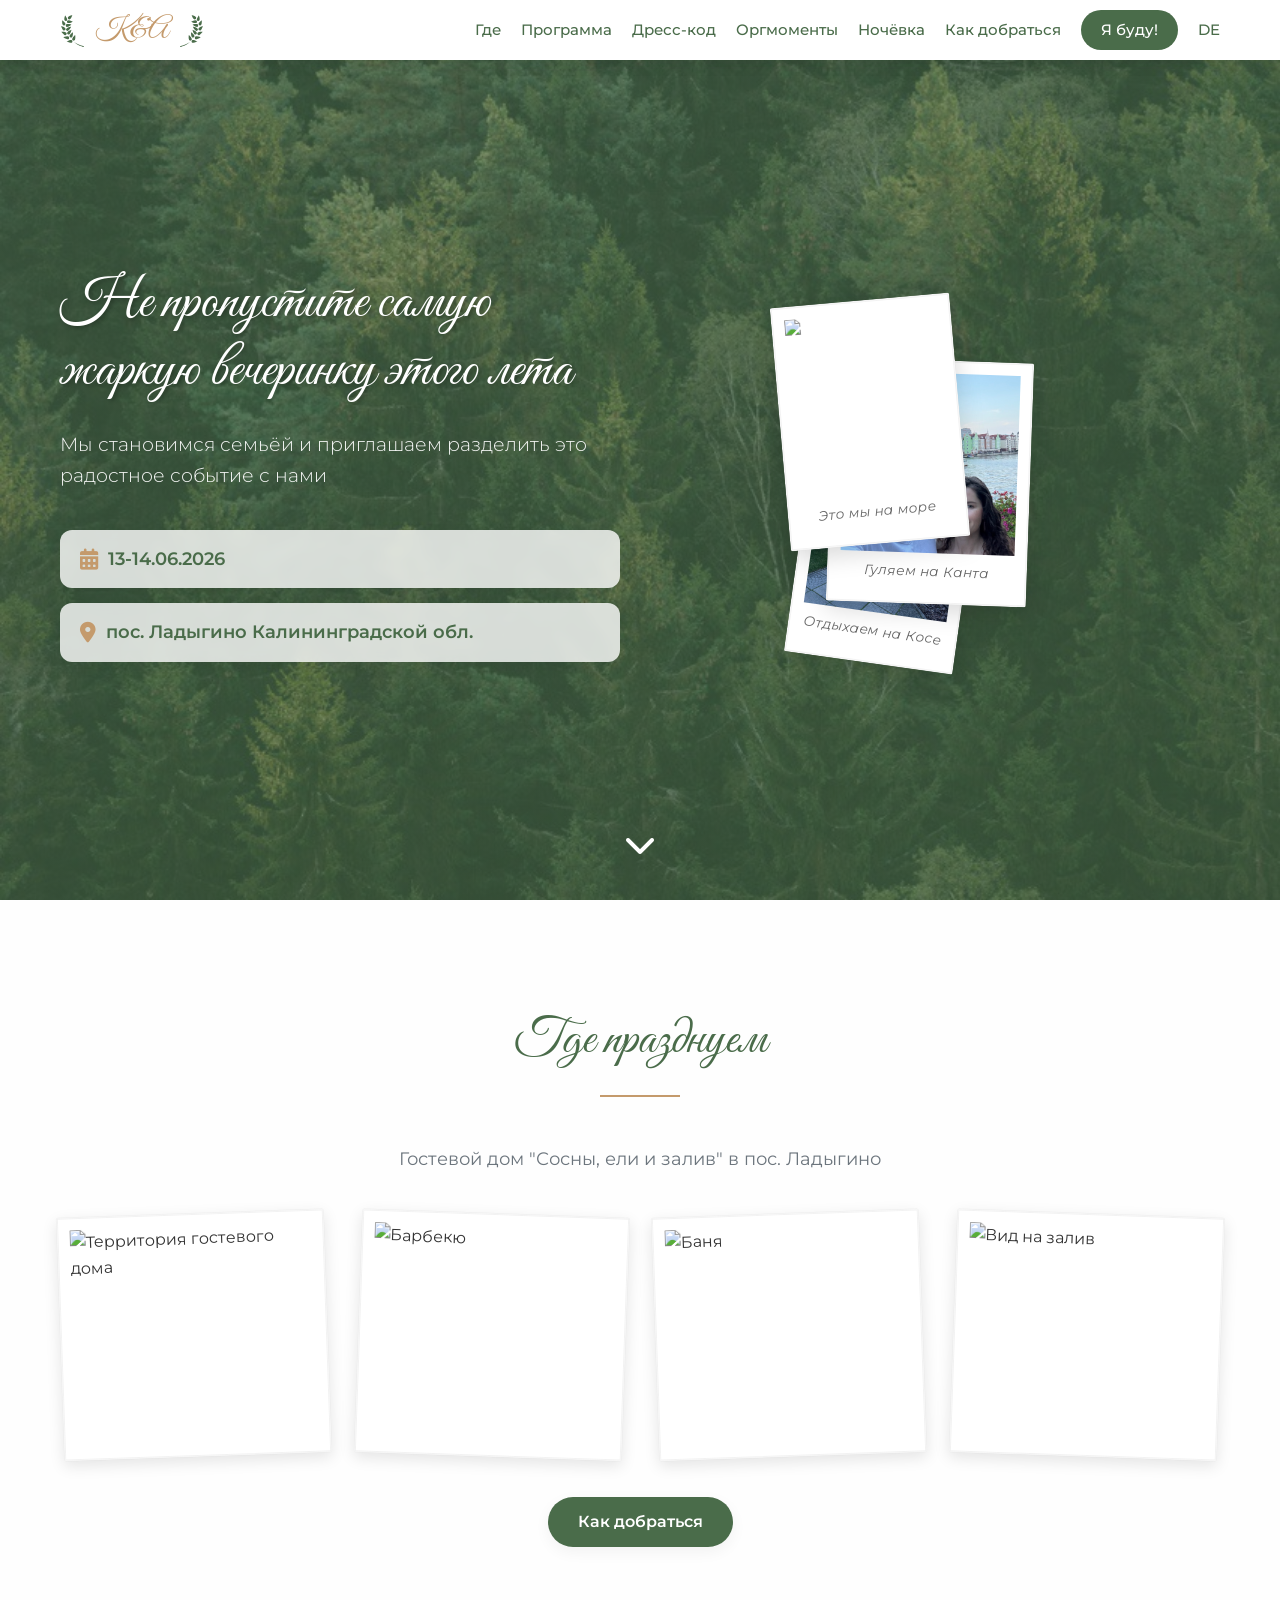
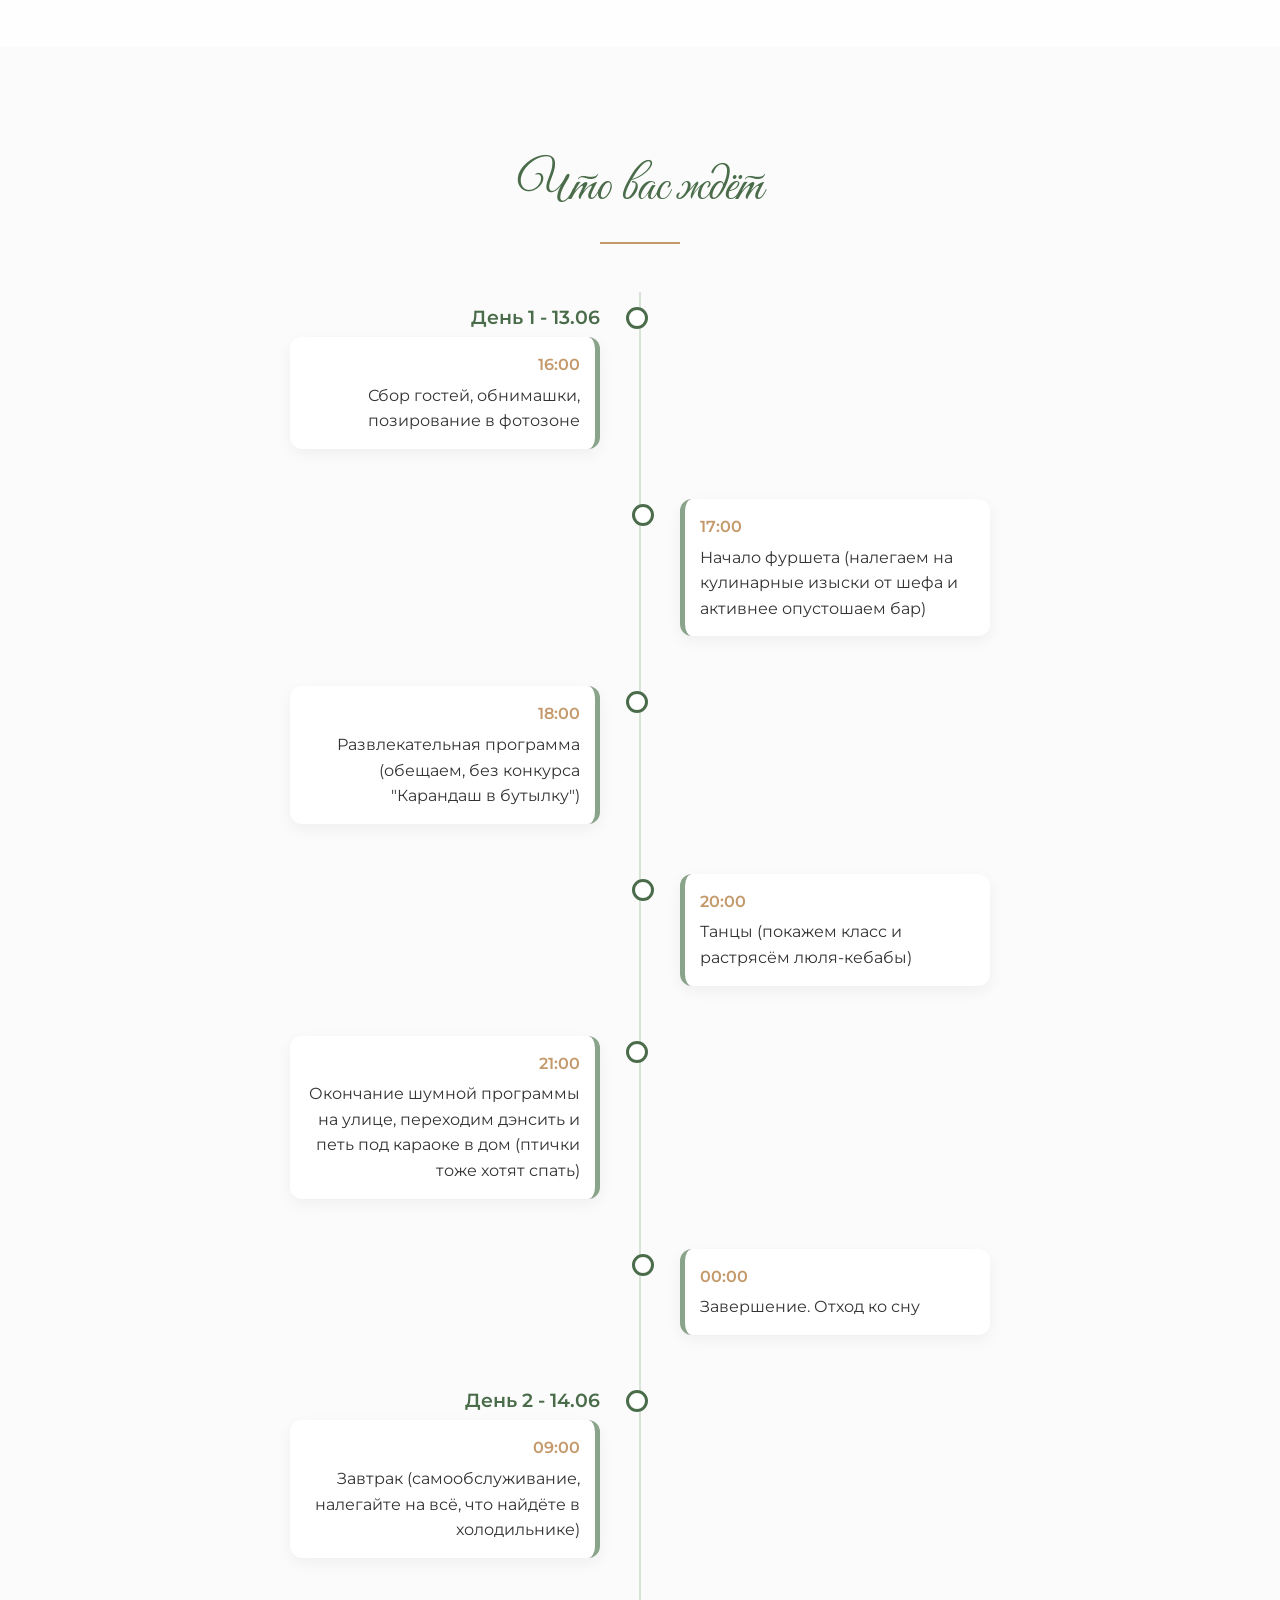
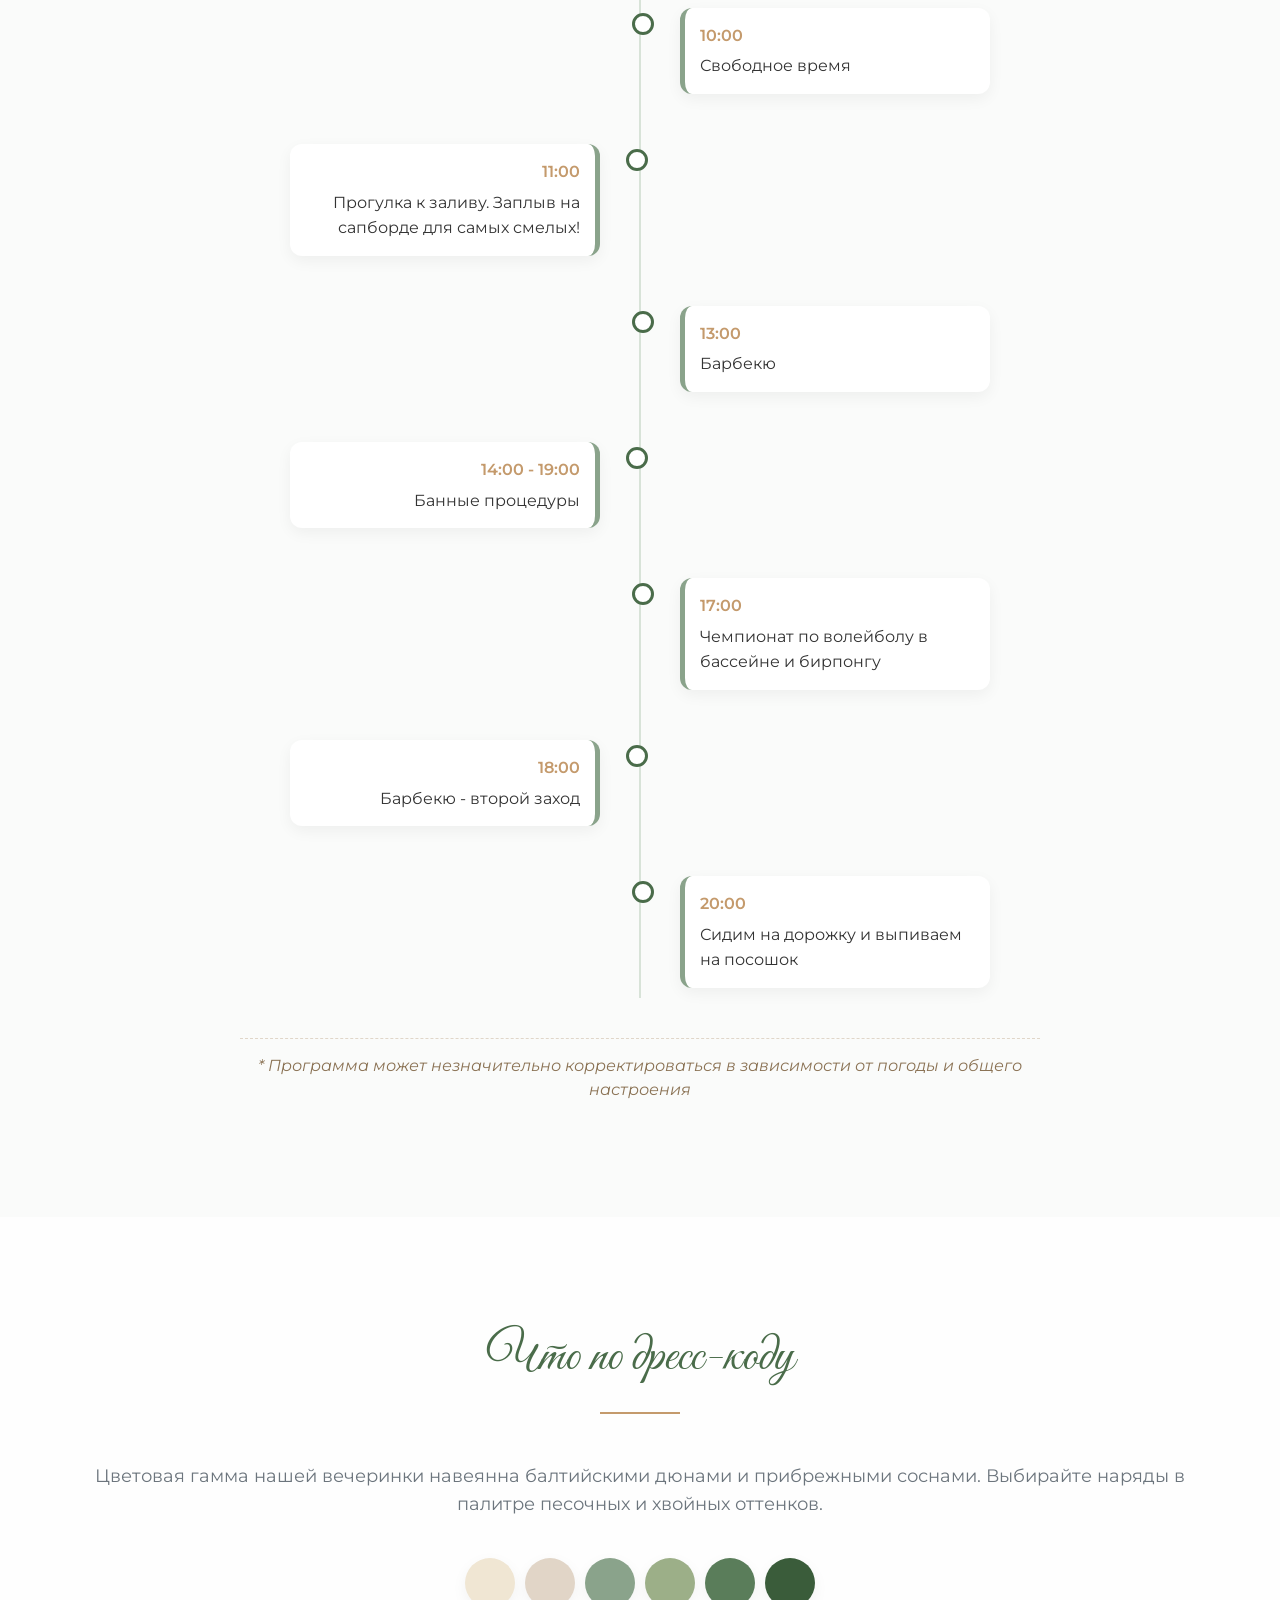
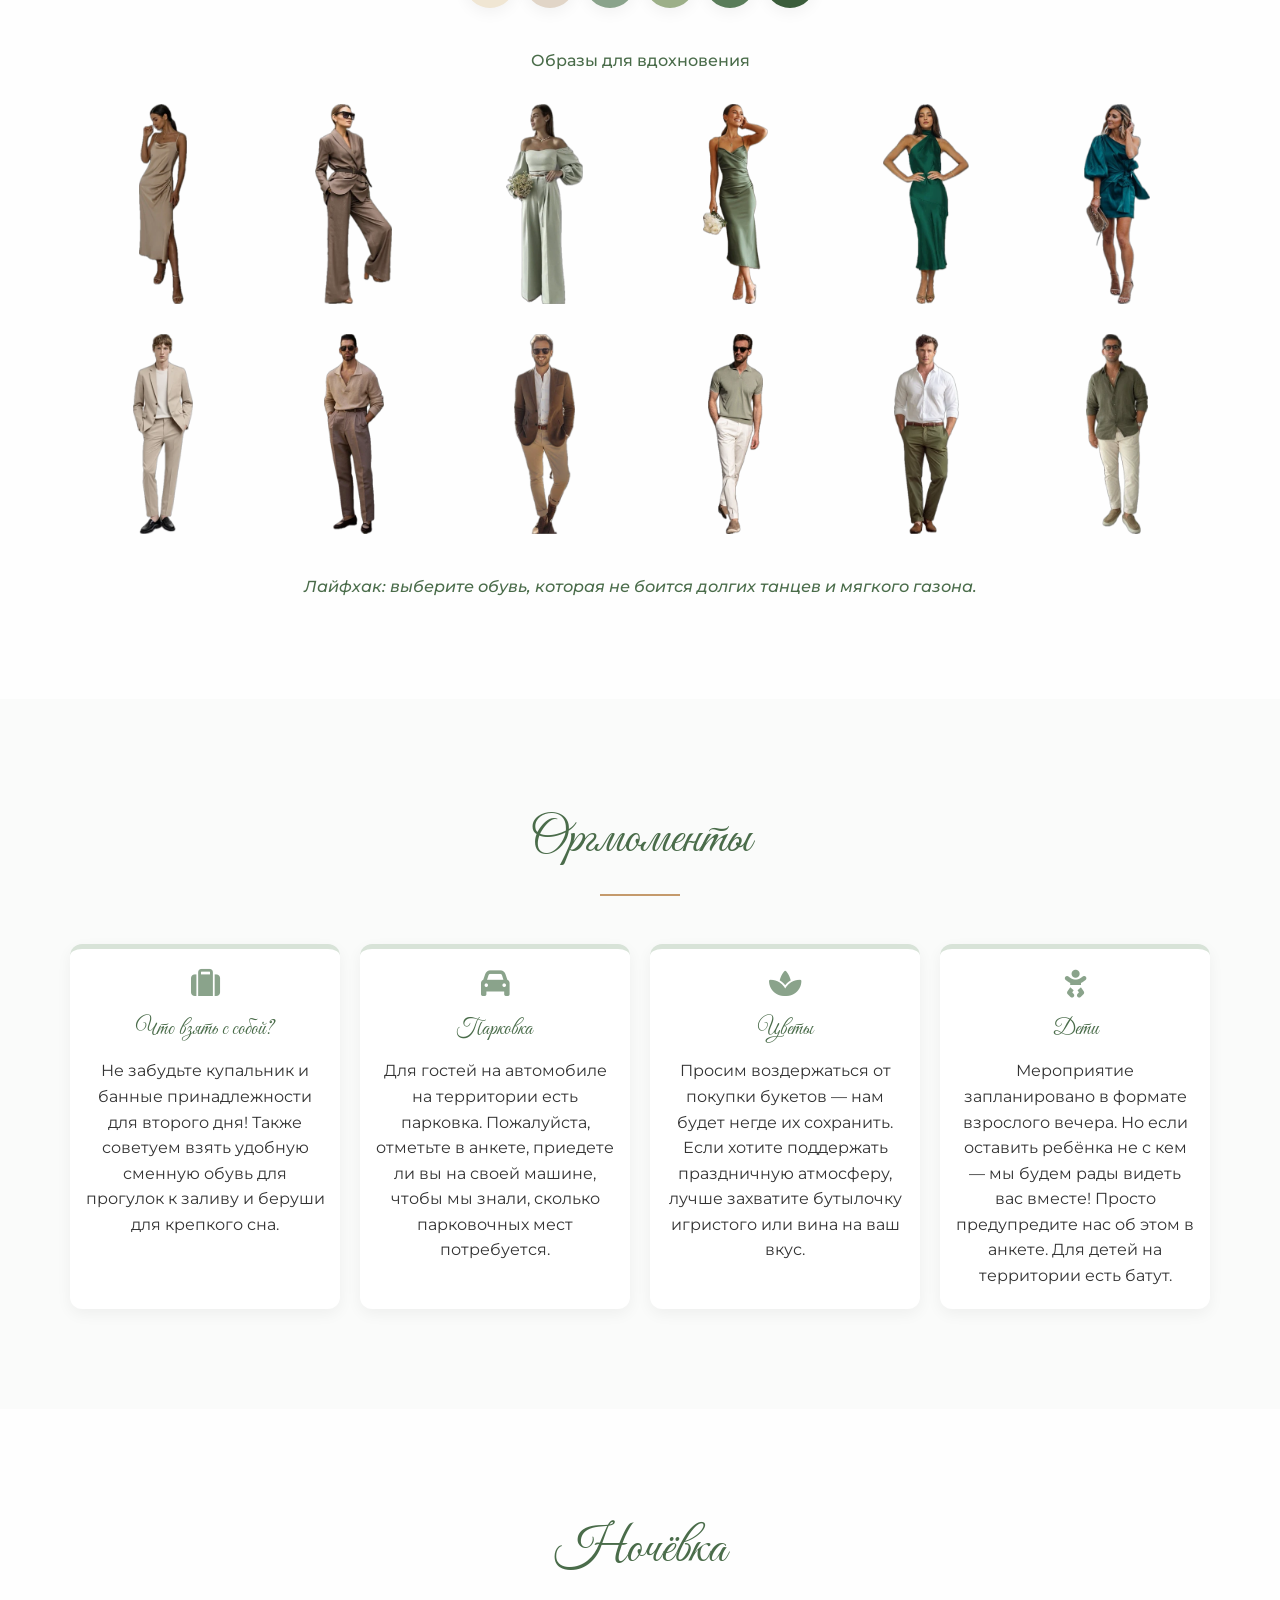
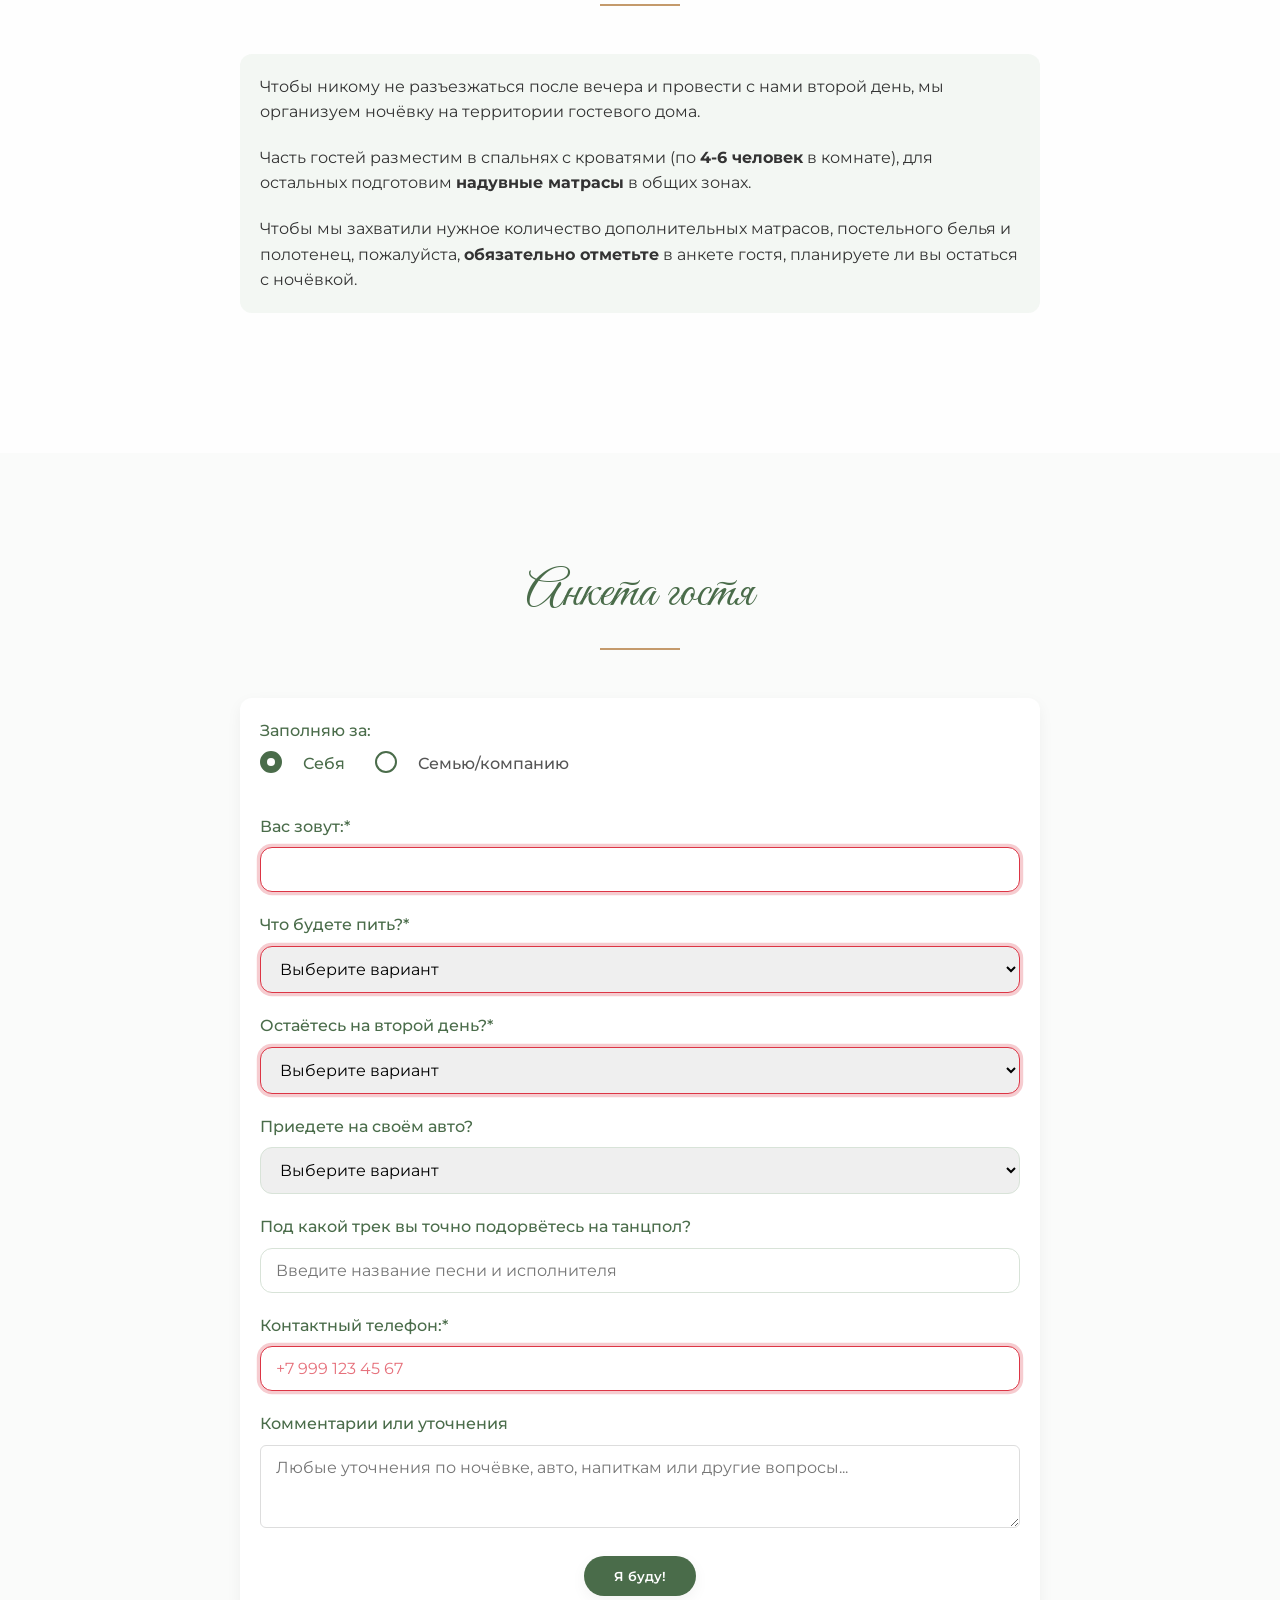
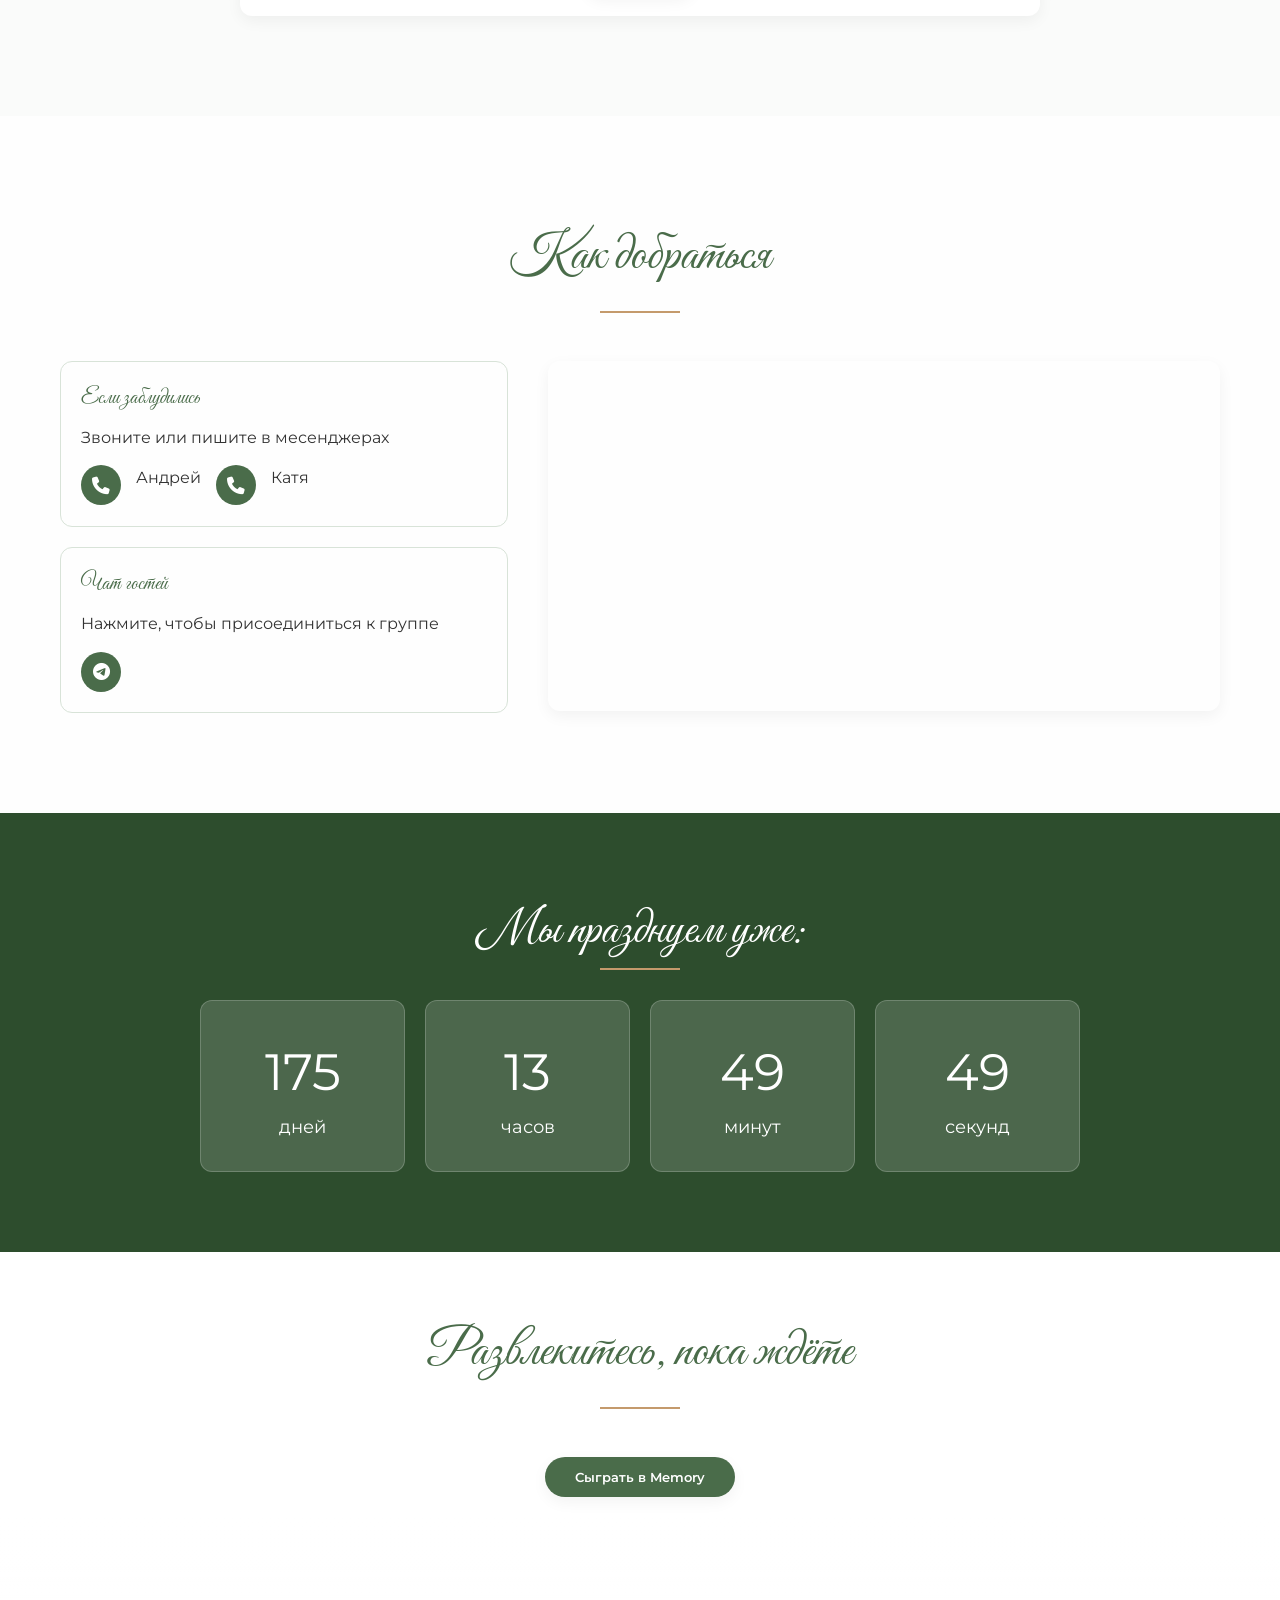
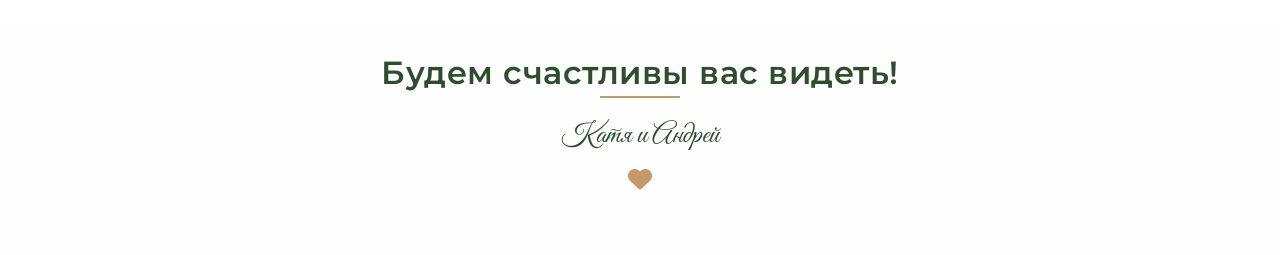
==== commit 3da2a248: "Update index.html добавлена ссылка на группу" ====
--- a/index.html
+++ b/index.html
@@ -645,8 +645,8 @@
 
                 <div class="map-contact-block">
                     <h3>Чат гостей</h3>
-                    <p>Ссылка на чат будет добавлена ближе к дате</p>
-                    <a href="https://t.me/andrey_wedding" class="telegram-link" target="_blank" title="Telegram жениха">
+                    <p>Нажмите, чтобы присоединиться к группе</p>
+                    <a href="https://t.me/+jYO0UawPOBgxNDRi" class="telegram-link" target="_blank" title="Telegram жениха">
                         <i class="fab fa-telegram-plane"></i>
                     </a>
                 </div>
--- a/style.css
+++ b/style.css
@@ -1007,10 +1007,33 @@
     box-sizing: border-box;
 }
 
-.form-row {
-    display: flex;
-    gap: 15px;
-    margin-bottom: 15px;
+/* Стили для невалидных полей (работает для input, select, textarea) */
+input:invalid,
+select:invalid,
+textarea:invalid {
+    border-color: #dc3545;
+    box-shadow: 0 0 0 0.2rem rgba(220, 53, 69, 0.25);
+}
+
+/* Стиль для фокуса на невалидном поле */
+input:invalid:focus,
+select:invalid:focus,
+textarea:invalid:focus {
+    border-color: #dc3545;
+    box-shadow: 0 0 0 0.2rem rgba(220, 53, 69, 0.25);
+}
+
+/* Стиль для placeholder в невалидном поле (если нужно) */
+input:invalid::placeholder,
+textarea:invalid::placeholder {
+    color: rgba(220, 53, 69, 0.7);
+}
+
+/* Плавные переходы для всех полей формы */
+input,
+select,
+textarea {
+    transition: border-color 0.3s ease, box-shadow 0.3s ease;
 }
 
 /* Стили для мультиселекта напитков */
@@ -1077,7 +1100,11 @@
 .radio-option input {
     position: absolute;
     opacity: 0;
-    cursor: pointer;
+    width: 0;
+    height: 0;
+    margin: 0;
+    padding: 0;
+    pointer-events: none;  /* <-- КЛЮЧЕВОЕ: отключает взаимодействие */
 }
 
 .radio-custom {
@@ -1125,6 +1152,40 @@
 .radio-option input:checked ~ .radio-text {
     color: rgb(74, 108, 74);
     font-weight: 500;
+}
+
+/* Стили для заблокированных радио-кнопок (после отправки формы) */
+.radio-option.disabled-option {
+    opacity: 0.7;
+    cursor: not-allowed;
+}
+
+.radio-option.disabled-option .radio-custom {
+    background-color: #f0f0f0 !important;
+    border-color: #aaa !important;
+}
+
+.radio-option.disabled-option .radio-text {
+    color: #777 !important;
+    cursor: not-allowed;
+}
+
+/* Убираем hover-эффекты для заблокированных */
+.radio-option.disabled-option:hover .radio-custom {
+    background-color: #f0f0f0 !important;
+}
+
+.radio-option.disabled-option:hover input ~ .radio-custom {
+    background-color: #f0f0f0 !important;
+}
+
+.radio-option input:disabled {
+    opacity: 0;
+    width: 0;
+    height: 0;
+    margin: 0;
+    padding: 0;
+    pointer-events: none;
 }
 
 /* Стили для заблокированных полей после отправки */
@@ -1267,16 +1328,6 @@
     .multiselect-hint {
         display: none !important;
     }
-}
-
-/* Стиль для обязательного поля при выборе "Свой вариант" */
-.required-field {
-    border-color: #dc3545 !important;
-    background-color: rgba(220, 53, 69, 0.05);
-}
-
-.required-field:focus {
-    box-shadow: 0 0 0 0.2rem rgba(220, 53, 69, 0.25) !important;
 }
 
 /* Блок 8: Как добраться с единой рамкой */
